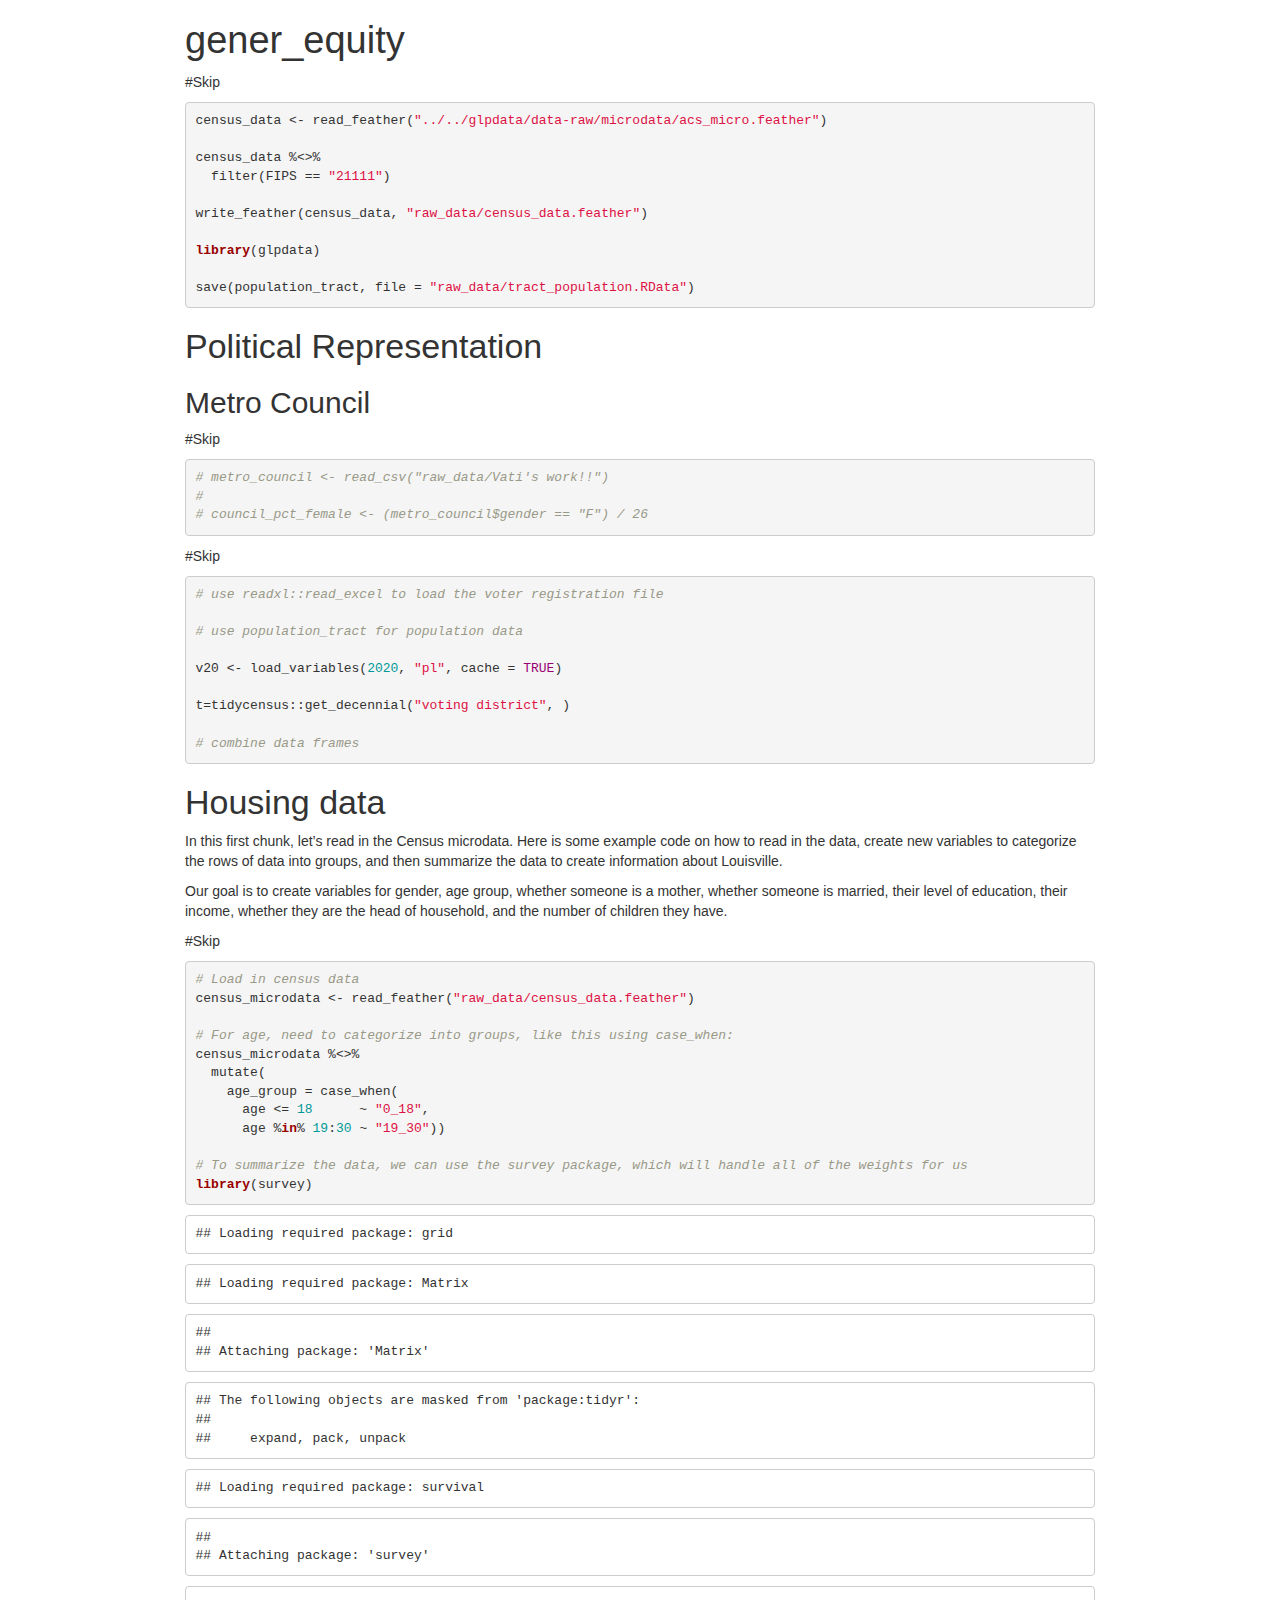
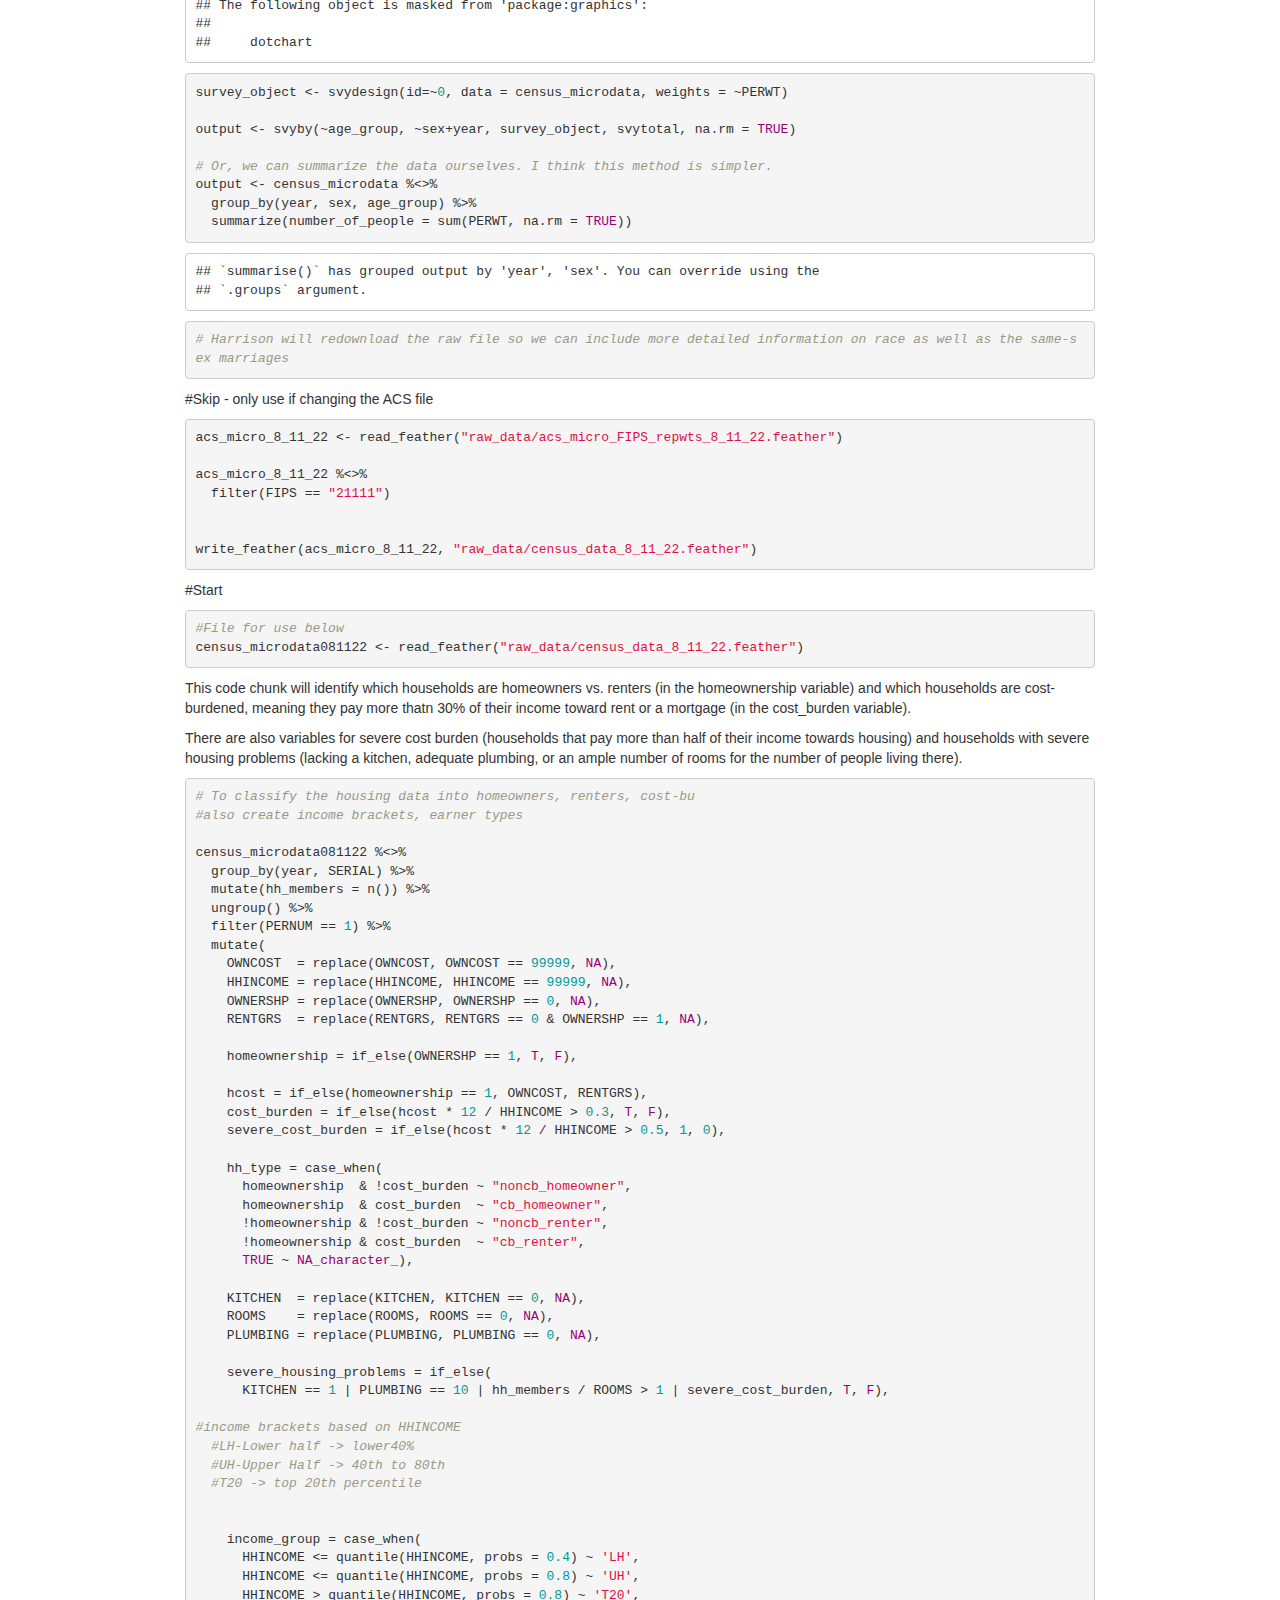
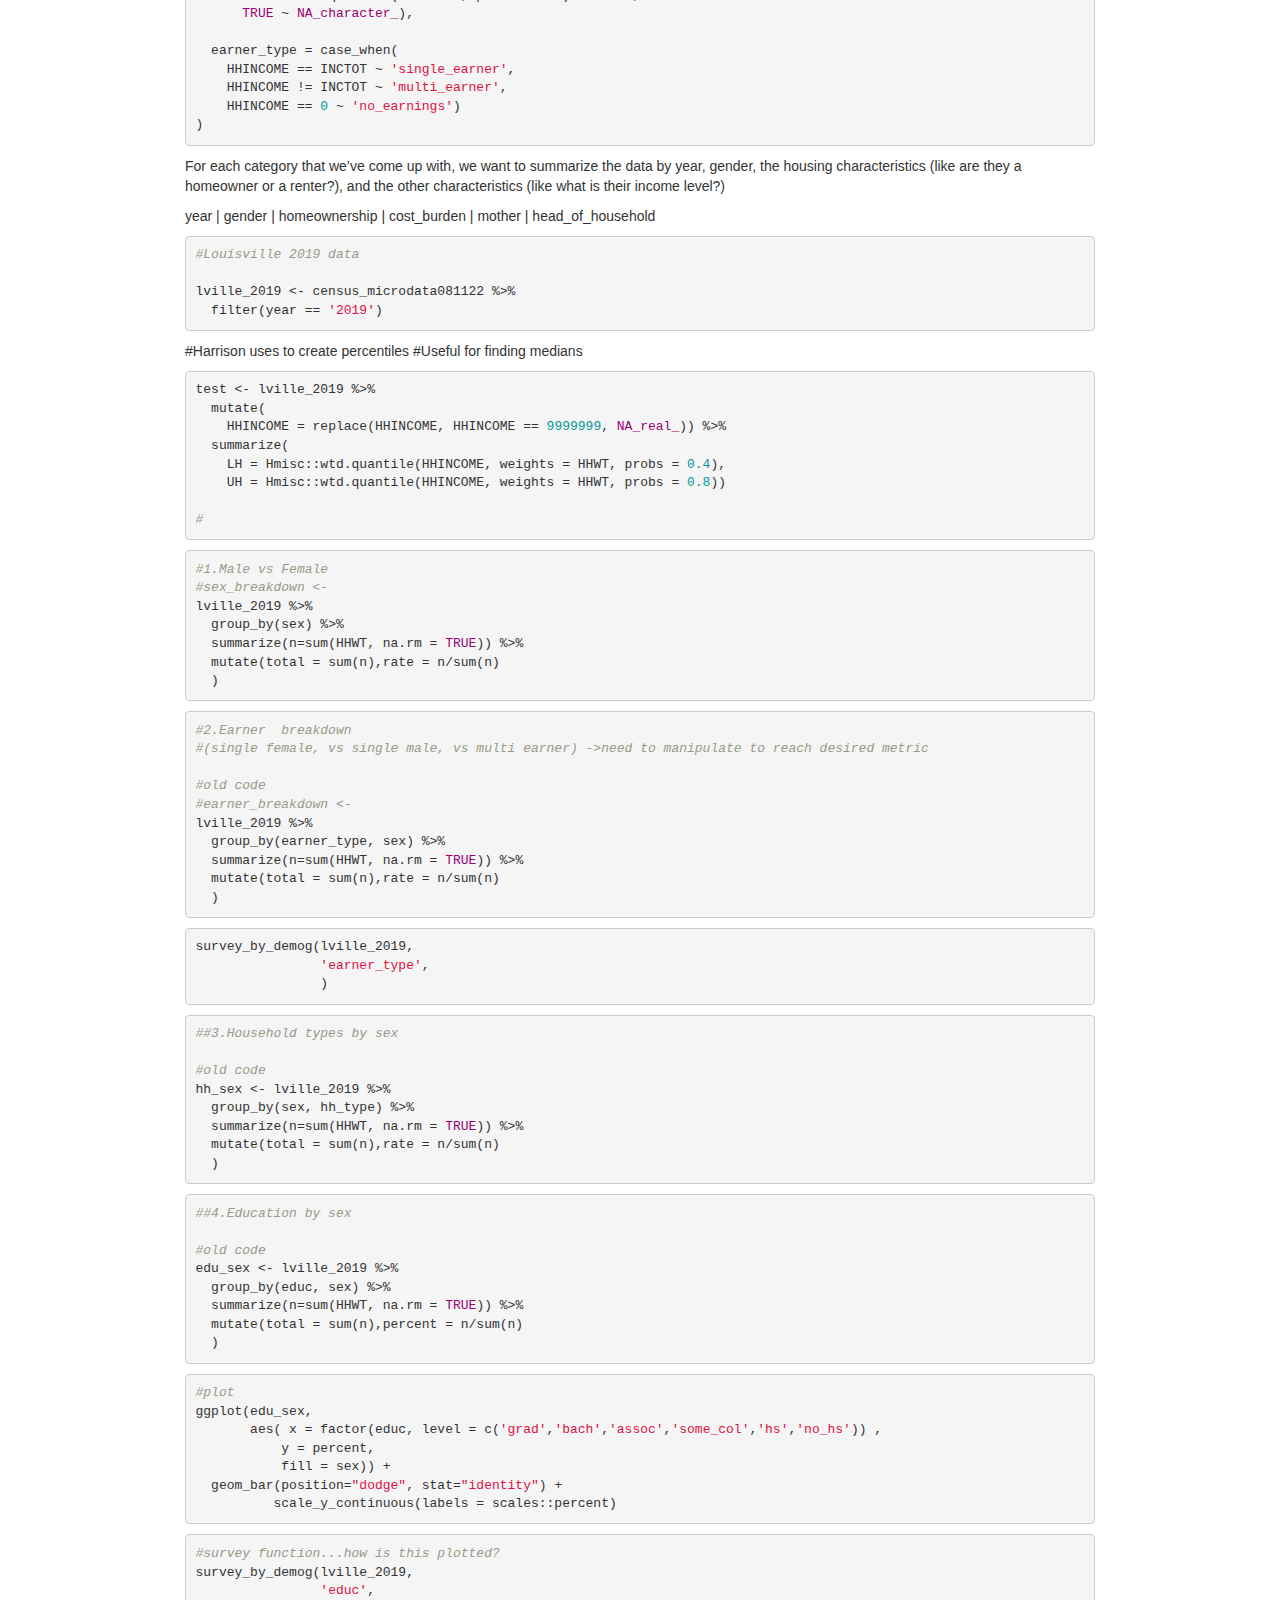
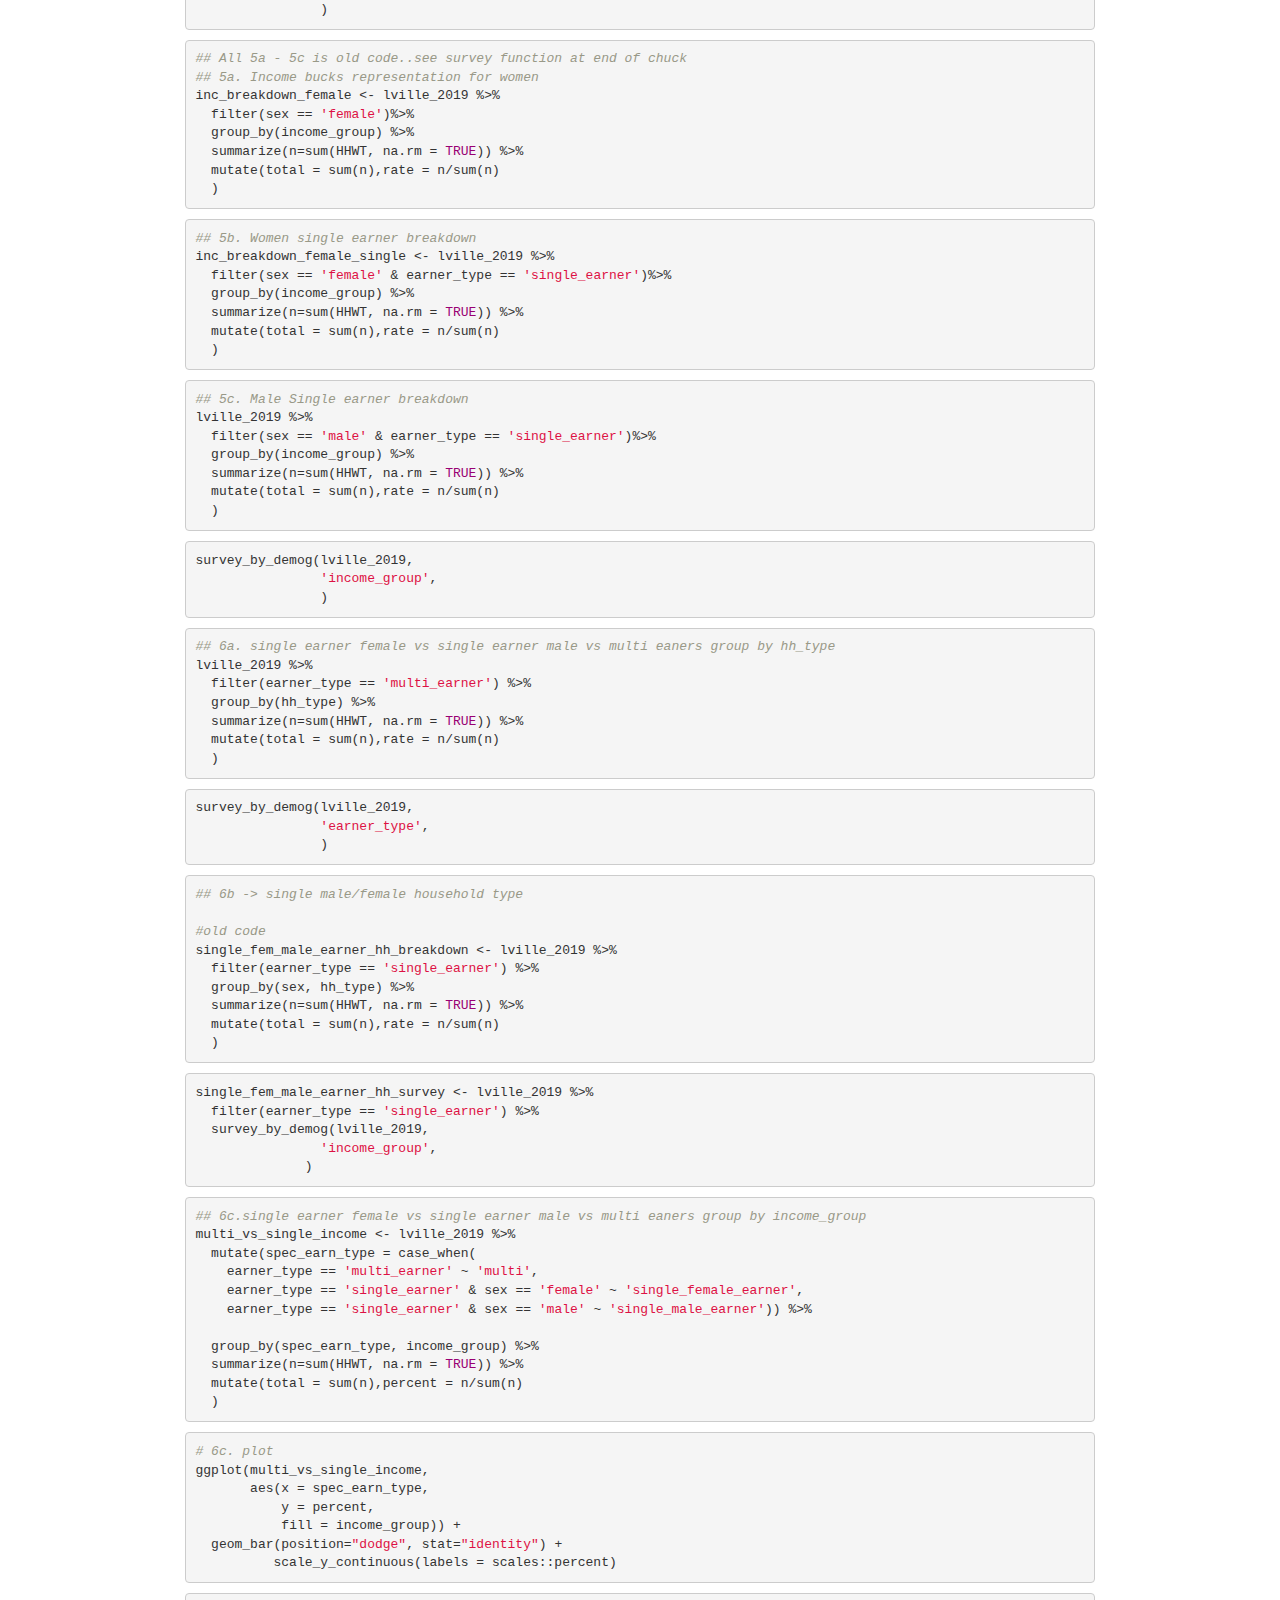
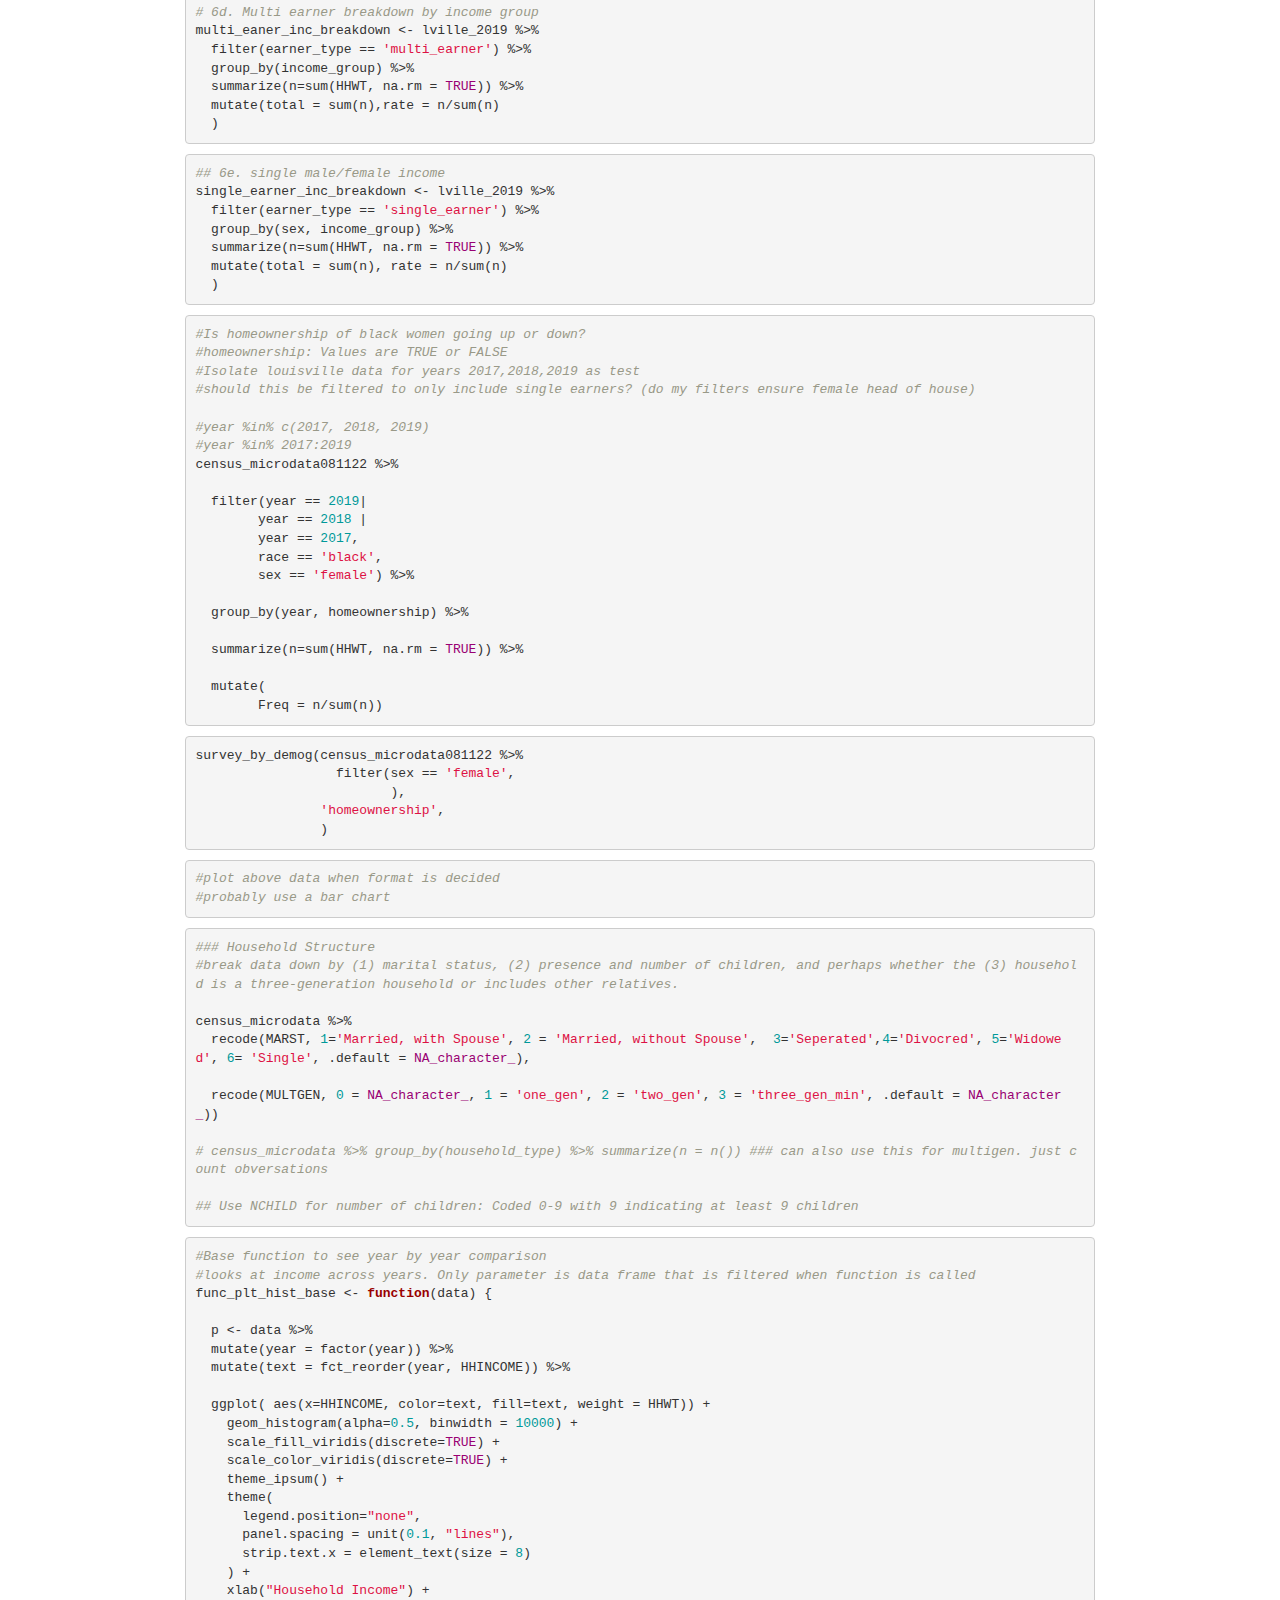
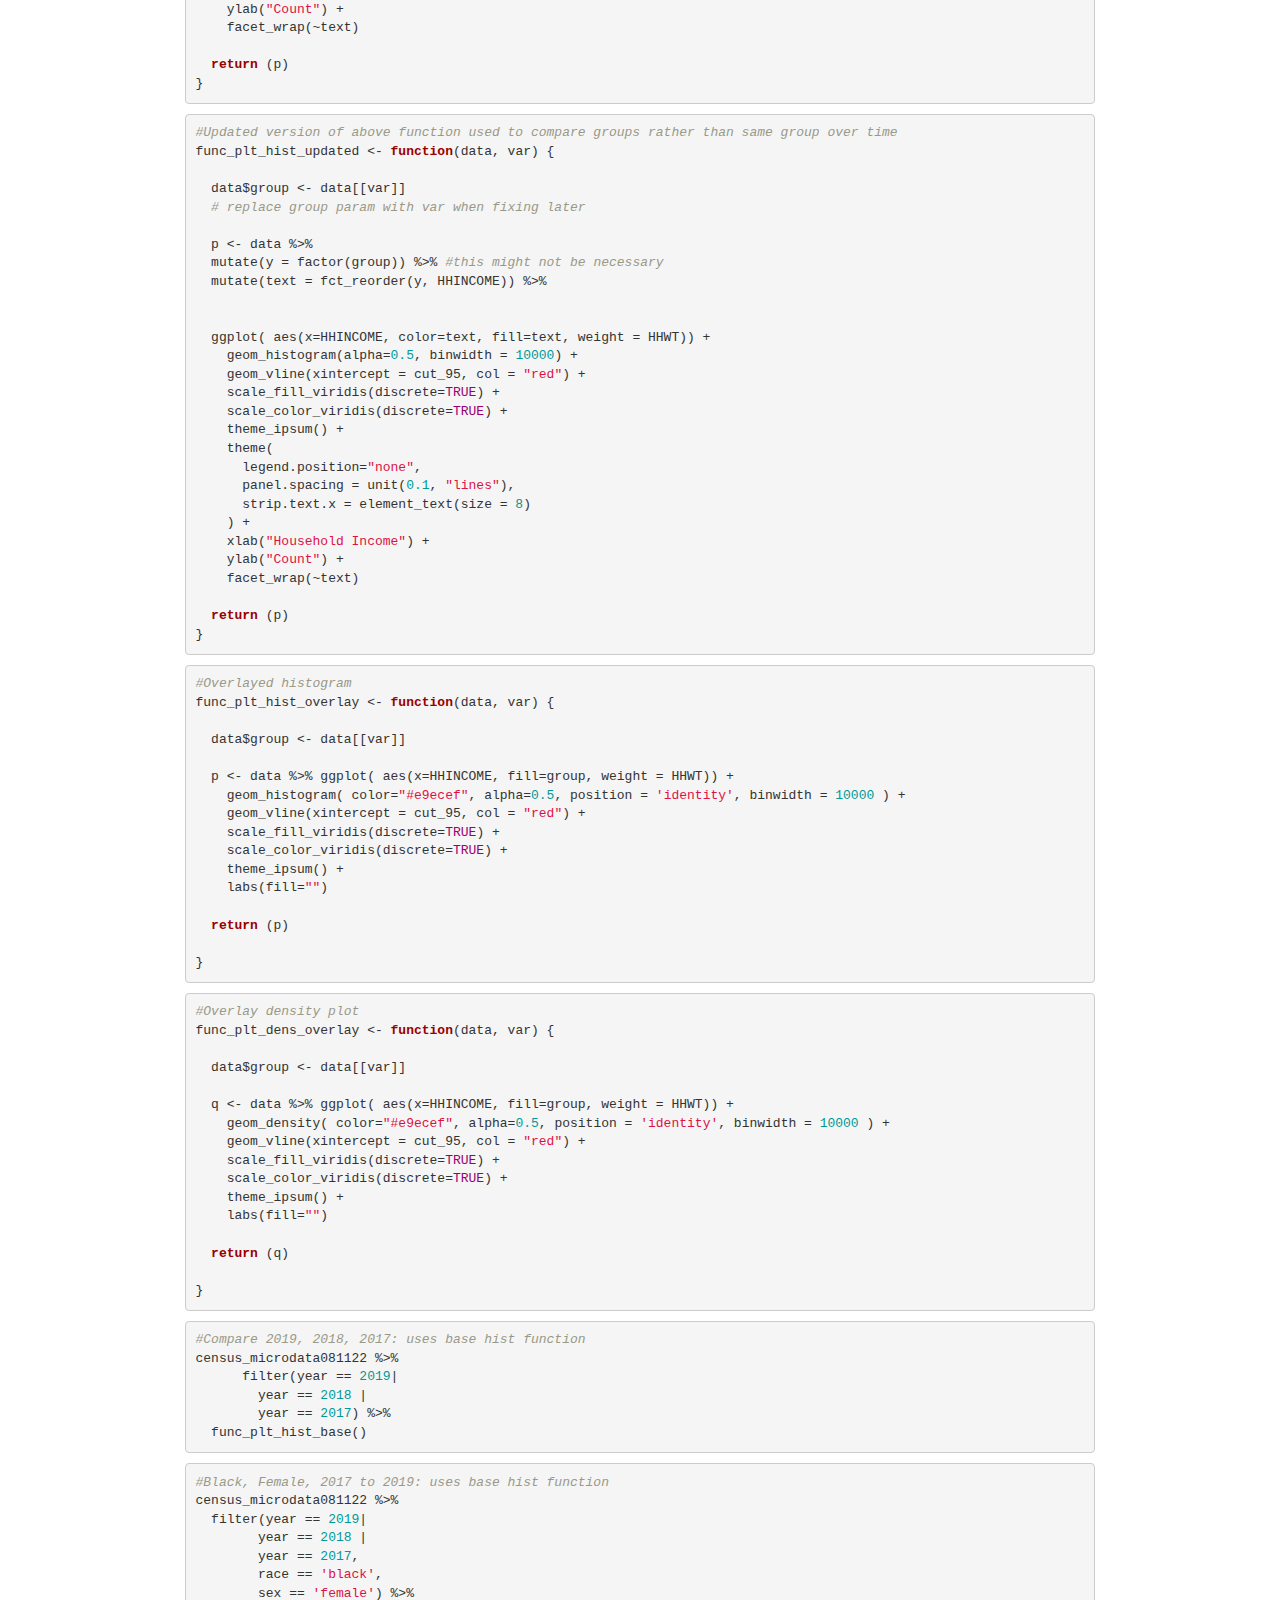
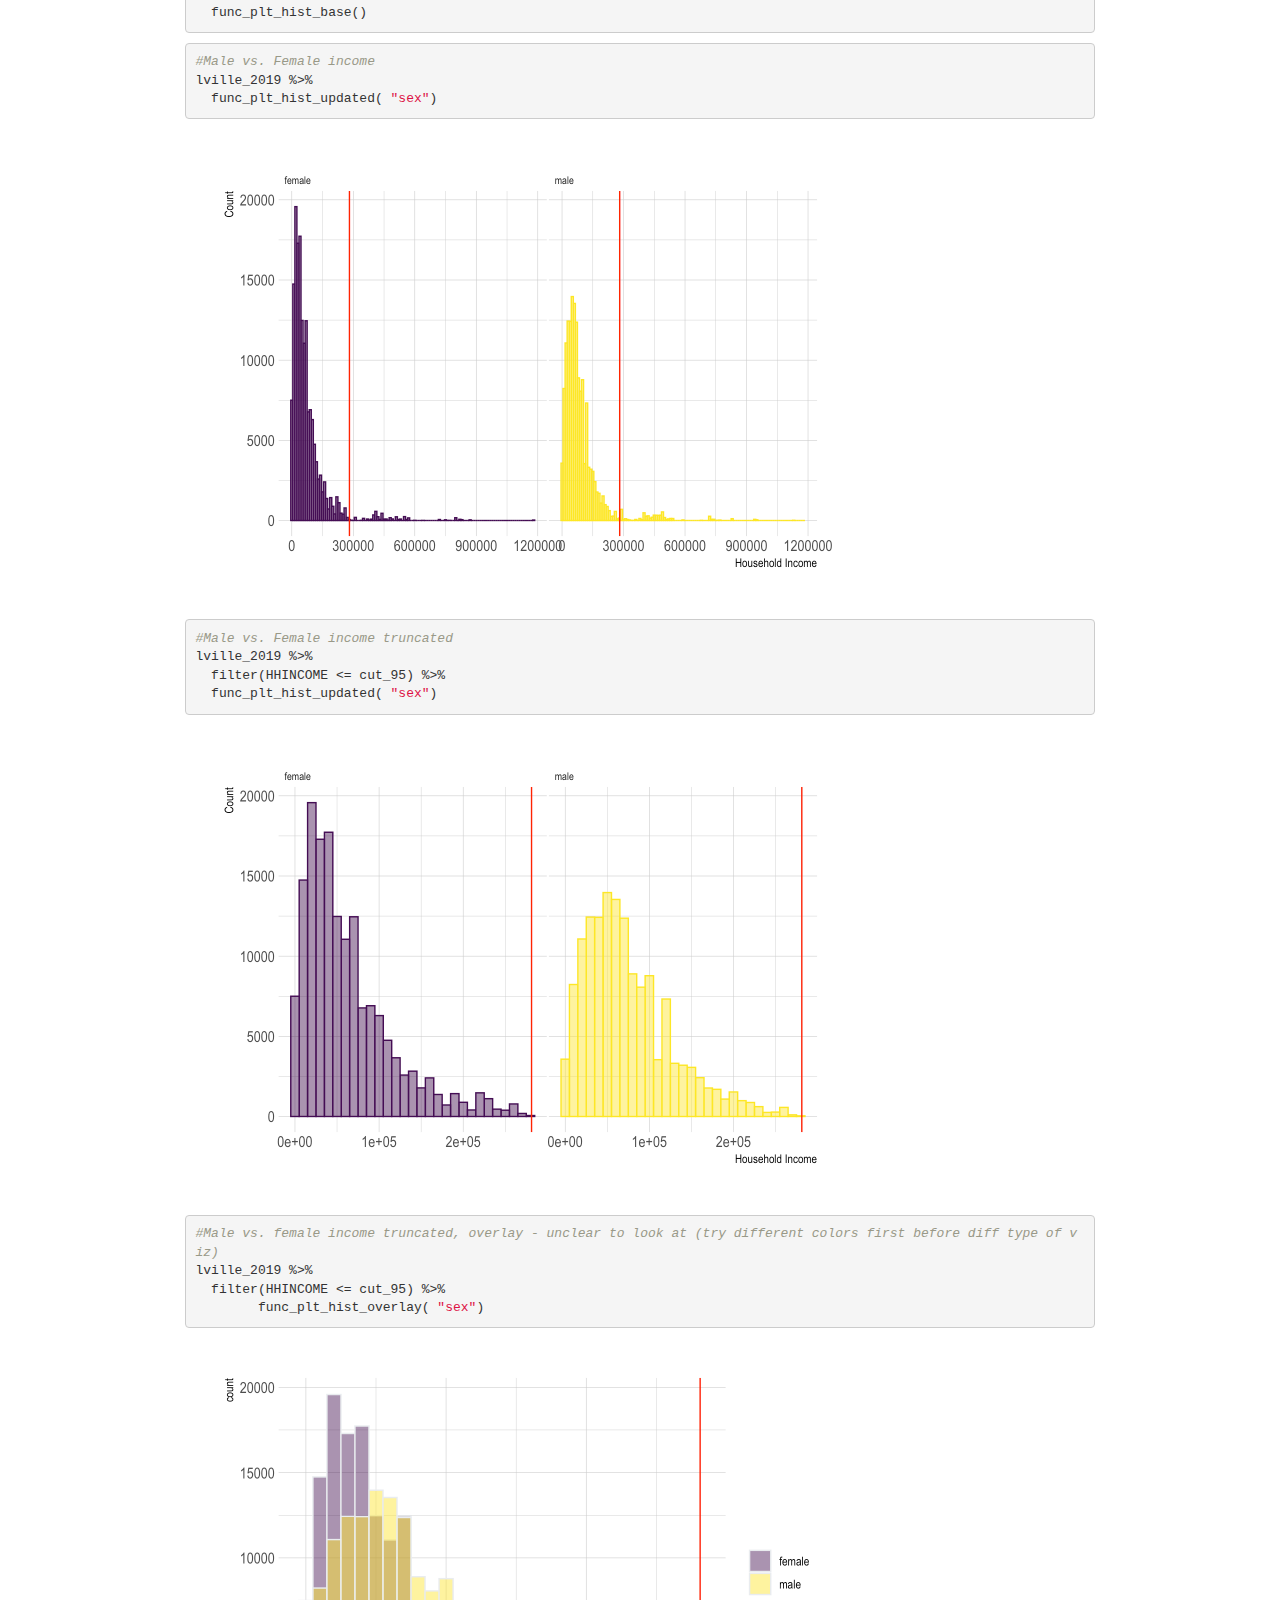
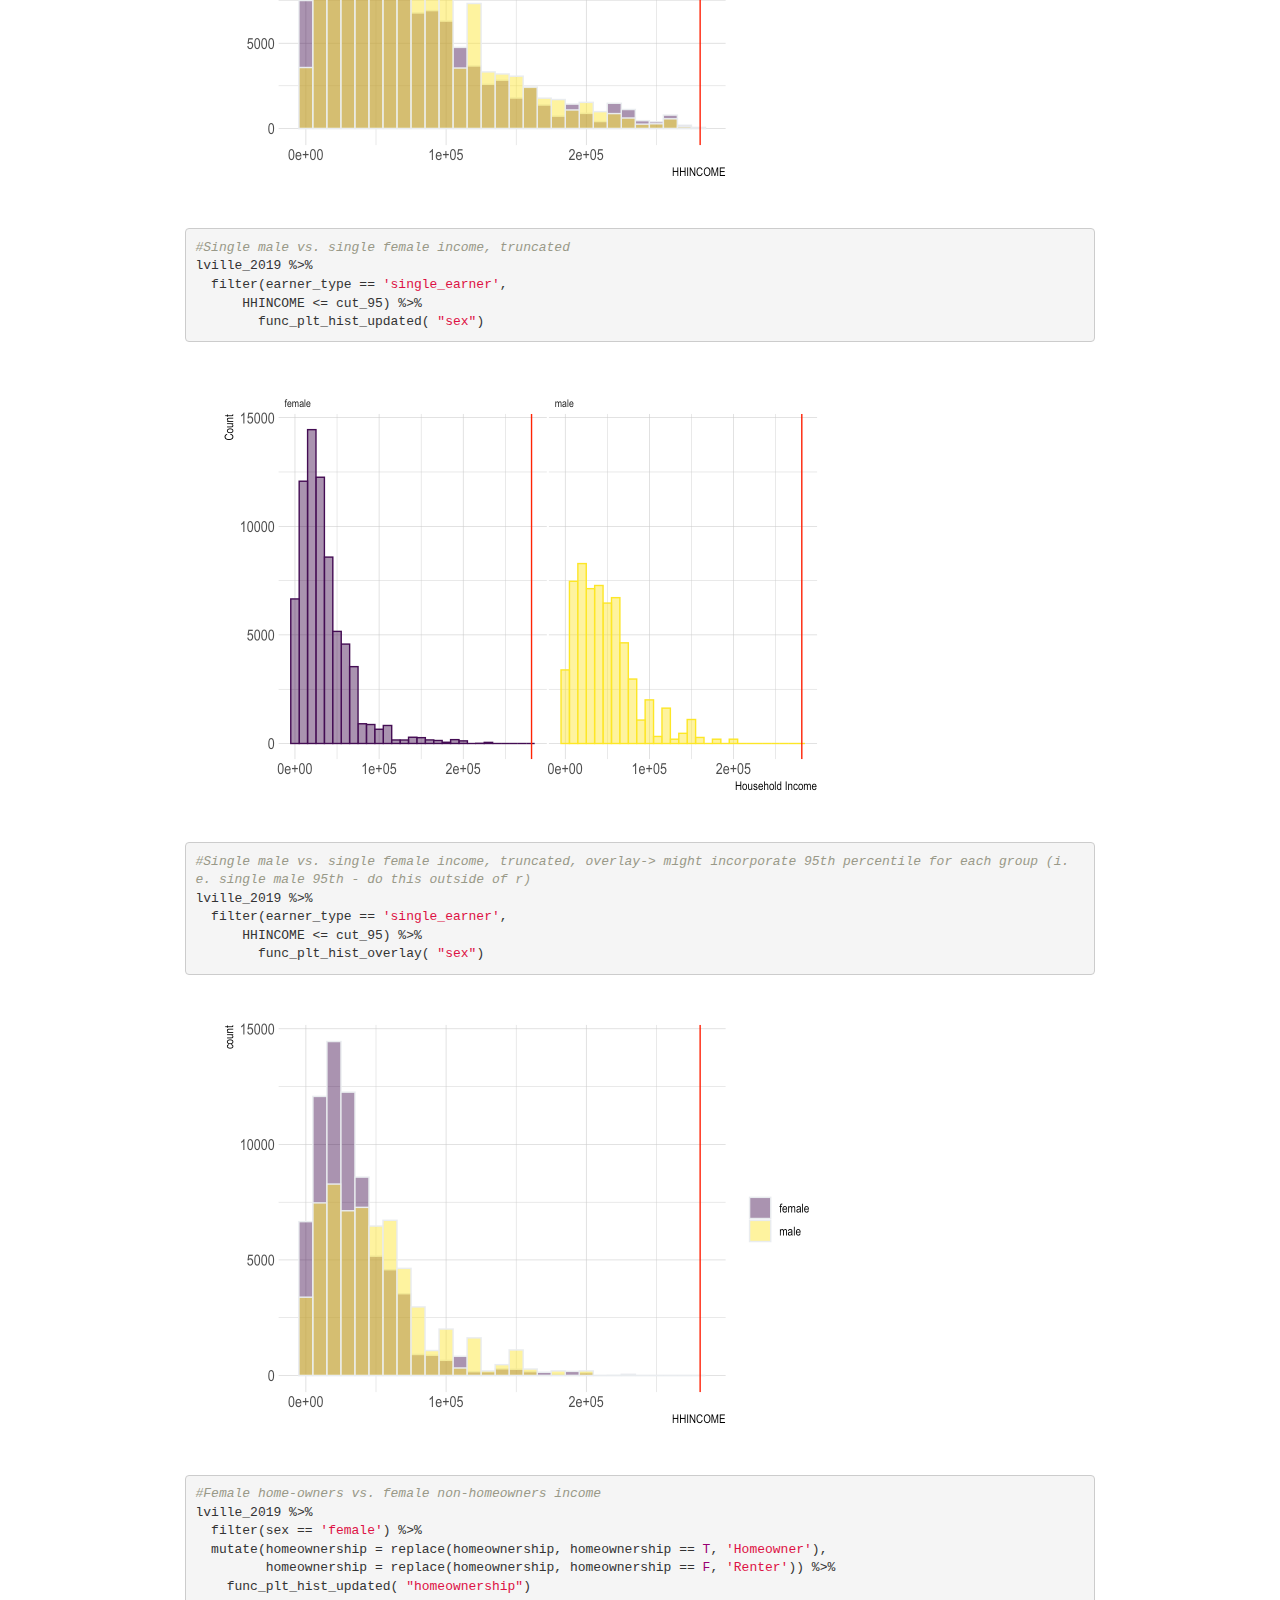
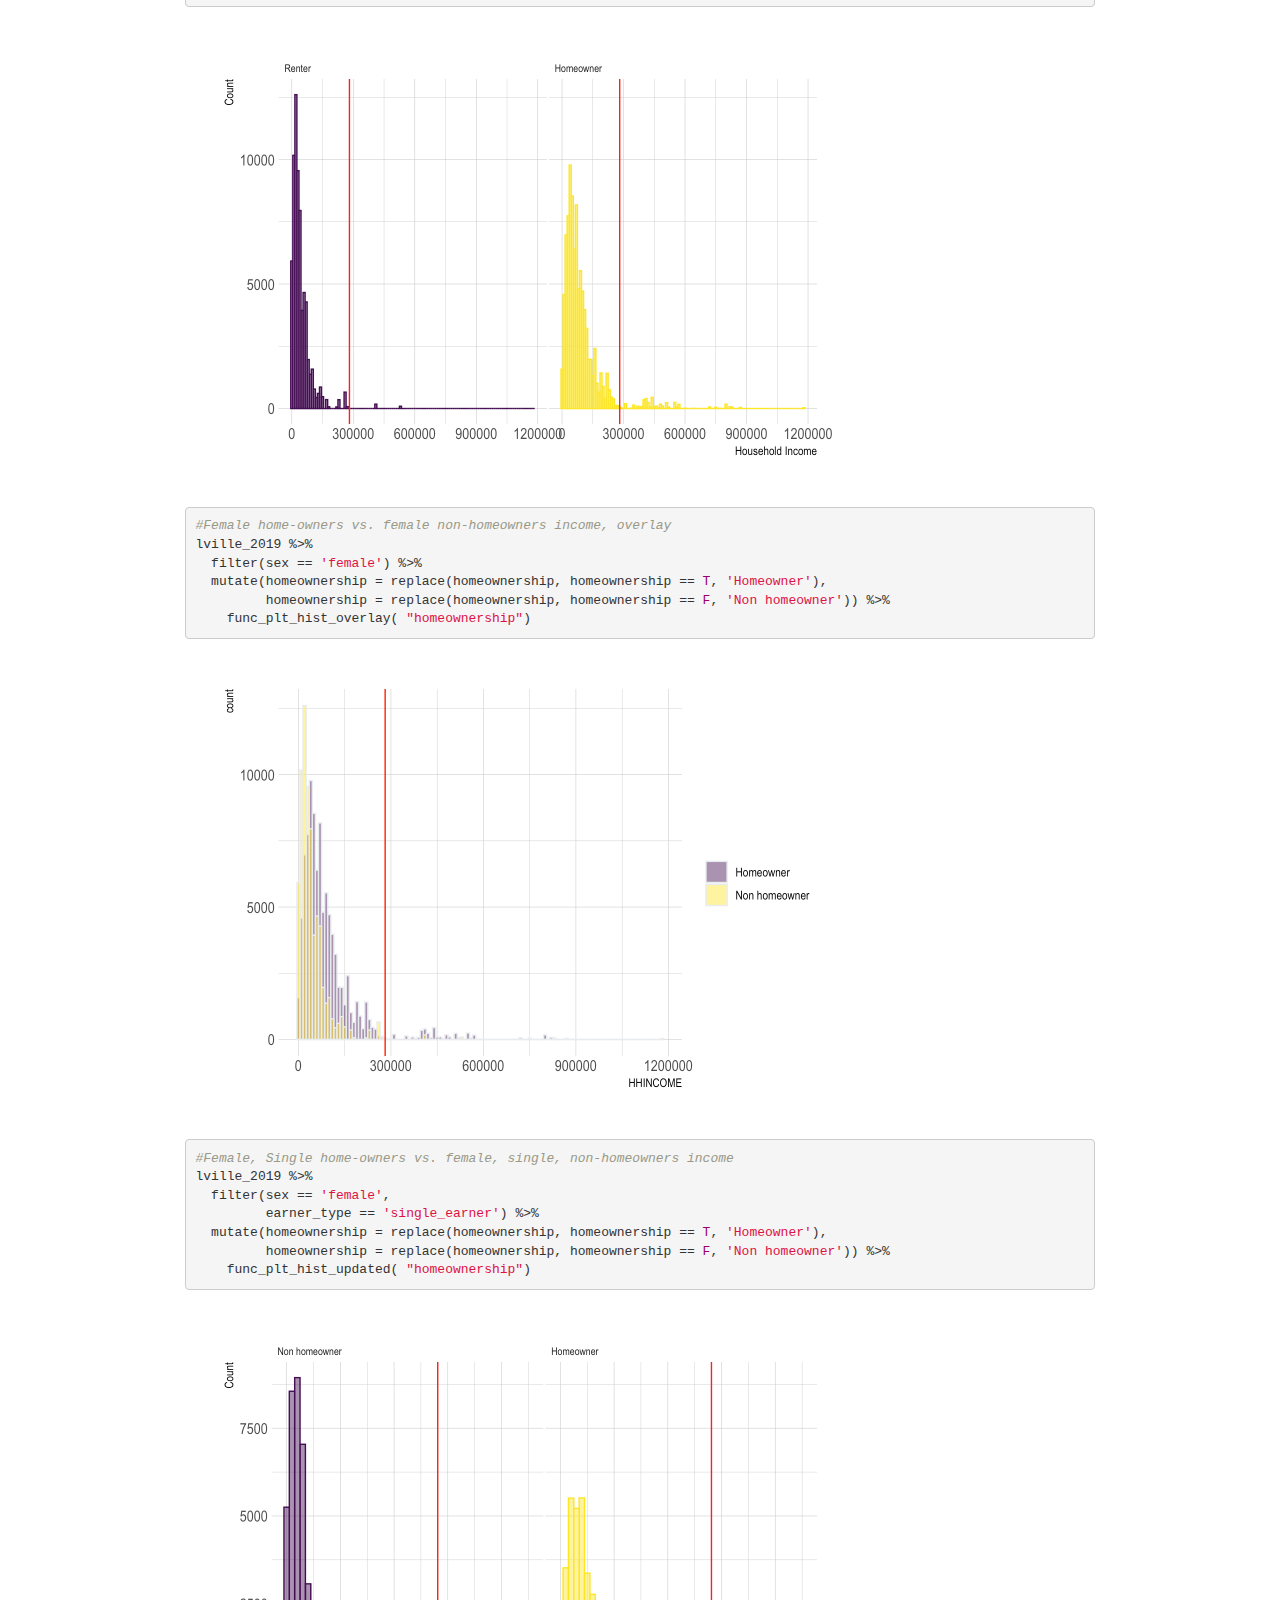
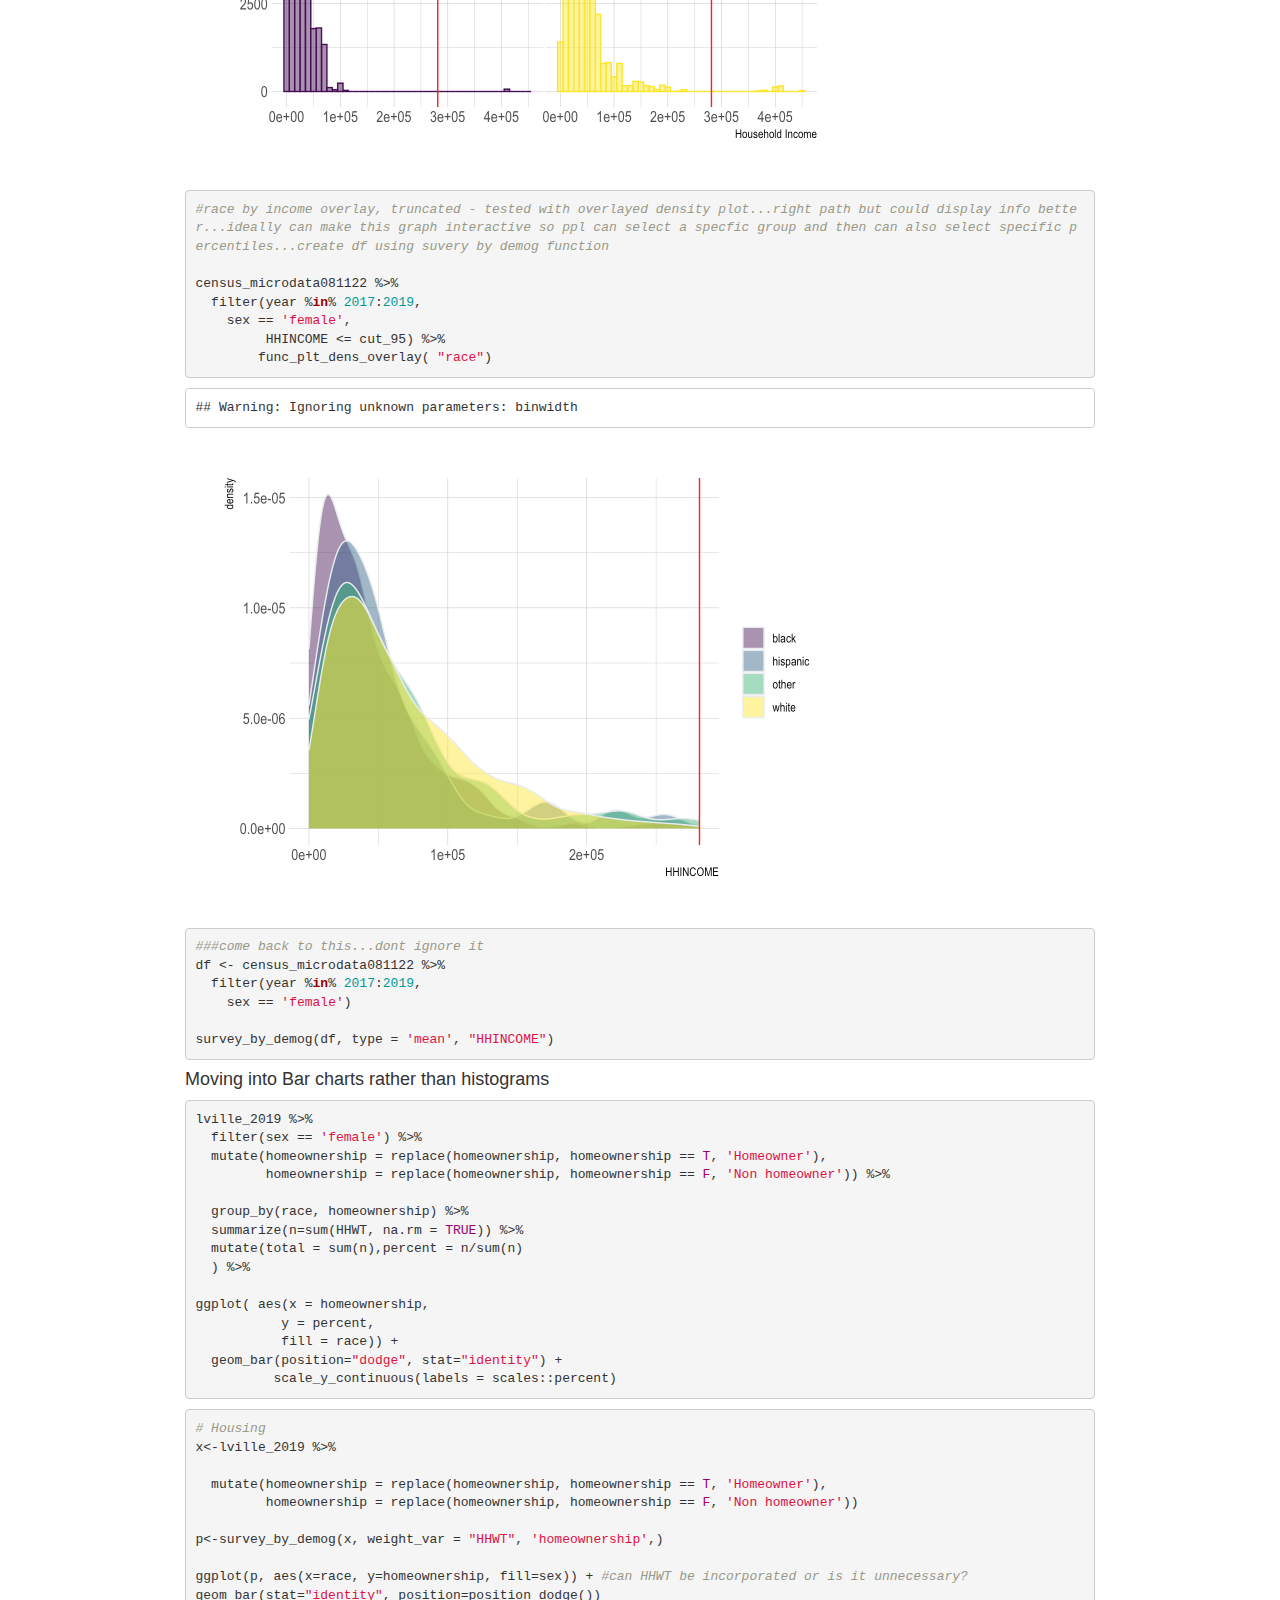
==== docs/index.html @ 7c7b1322 "HTML of histograms - missing bar chart" ====
<!DOCTYPE html>

<html>

<head>

<meta charset="utf-8" />
<meta name="generator" content="pandoc" />
<meta http-equiv="X-UA-Compatible" content="IE=EDGE" />




<title>gener_equity</title>

<script>// Pandoc 2.9 adds attributes on both header and div. We remove the former (to
// be compatible with the behavior of Pandoc < 2.8).
document.addEventListener('DOMContentLoaded', function(e) {
  var hs = document.querySelectorAll("div.section[class*='level'] > :first-child");
  var i, h, a;
  for (i = 0; i < hs.length; i++) {
    h = hs[i];
    if (!/^h[1-6]$/i.test(h.tagName)) continue;  // it should be a header h1-h6
    a = h.attributes;
    while (a.length > 0) h.removeAttribute(a[0].name);
  }
});
</script>
<script>/*! jQuery v3.6.0 | (c) OpenJS Foundation and other contributors | jquery.org/license */
!function(e,t){"use strict";"object"==typeof module&&"object"==typeof module.exports?module.exports=e.document?t(e,!0):function(e){if(!e.document)throw new Error("jQuery requires a window with a document");return t(e)}:t(e)}("undefined"!=typeof window?window:this,function(C,e){"use strict";var t=[],r=Object.getPrototypeOf,s=t.slice,g=t.flat?function(e){return t.flat.call(e)}:function(e){return t.concat.apply([],e)},u=t.push,i=t.indexOf,n={},o=n.toString,v=n.hasOwnProperty,a=v.toString,l=a.call(Object),y={},m=function(e){return"function"==typeof e&&"number"!=typeof e.nodeType&&"function"!=typeof e.item},x=function(e){return null!=e&&e===e.window},E=C.document,c={type:!0,src:!0,nonce:!0,noModule:!0};function b(e,t,n){var r,i,o=(n=n||E).createElement("script");if(o.text=e,t)for(r in c)(i=t[r]||t.getAttribute&&t.getAttribute(r))&&o.setAttribute(r,i);n.head.appendChild(o).parentNode.removeChild(o)}function w(e){return null==e?e+"":"object"==typeof e||"function"==typeof e?n[o.call(e)]||"object":typeof e}var f="3.6.0",S=function(e,t){return new S.fn.init(e,t)};function p(e){var t=!!e&&"length"in e&&e.length,n=w(e);return!m(e)&&!x(e)&&("array"===n||0===t||"number"==typeof t&&0<t&&t-1 in e)}S.fn=S.prototype={jquery:f,constructor:S,length:0,toArray:function(){return s.call(this)},get:function(e){return null==e?s.call(this):e<0?this[e+this.length]:this[e]},pushStack:function(e){var t=S.merge(this.constructor(),e);return t.prevObject=this,t},each:function(e){return S.each(this,e)},map:function(n){return this.pushStack(S.map(this,function(e,t){return n.call(e,t,e)}))},slice:function(){return this.pushStack(s.apply(this,arguments))},first:function(){return this.eq(0)},last:function(){return this.eq(-1)},even:function(){return this.pushStack(S.grep(this,function(e,t){return(t+1)%2}))},odd:function(){return this.pushStack(S.grep(this,function(e,t){return t%2}))},eq:function(e){var t=this.length,n=+e+(e<0?t:0);return this.pushStack(0<=n&&n<t?[this[n]]:[])},end:function(){return this.prevObject||this.constructor()},push:u,sort:t.sort,splice:t.splice},S.extend=S.fn.extend=function(){var e,t,n,r,i,o,a=arguments[0]||{},s=1,u=arguments.length,l=!1;for("boolean"==typeof a&&(l=a,a=arguments[s]||{},s++),"object"==typeof a||m(a)||(a={}),s===u&&(a=this,s--);s<u;s++)if(null!=(e=arguments[s]))for(t in e)r=e[t],"__proto__"!==t&&a!==r&&(l&&r&&(S.isPlainObject(r)||(i=Array.isArray(r)))?(n=a[t],o=i&&!Array.isArray(n)?[]:i||S.isPlainObject(n)?n:{},i=!1,a[t]=S.extend(l,o,r)):void 0!==r&&(a[t]=r));return a},S.extend({expando:"jQuery"+(f+Math.random()).replace(/\D/g,""),isReady:!0,error:function(e){throw new Error(e)},noop:function(){},isPlainObject:function(e){var t,n;return!(!e||"[object Object]"!==o.call(e))&&(!(t=r(e))||"function"==typeof(n=v.call(t,"constructor")&&t.constructor)&&a.call(n)===l)},isEmptyObject:function(e){var t;for(t in e)return!1;return!0},globalEval:function(e,t,n){b(e,{nonce:t&&t.nonce},n)},each:function(e,t){var n,r=0;if(p(e)){for(n=e.length;r<n;r++)if(!1===t.call(e[r],r,e[r]))break}else for(r in e)if(!1===t.call(e[r],r,e[r]))break;return e},makeArray:function(e,t){var n=t||[];return null!=e&&(p(Object(e))?S.merge(n,"string"==typeof e?[e]:e):u.call(n,e)),n},inArray:function(e,t,n){return null==t?-1:i.call(t,e,n)},merge:function(e,t){for(var n=+t.length,r=0,i=e.length;r<n;r++)e[i++]=t[r];return e.length=i,e},grep:function(e,t,n){for(var r=[],i=0,o=e.length,a=!n;i<o;i++)!t(e[i],i)!==a&&r.push(e[i]);return r},map:function(e,t,n){var r,i,o=0,a=[];if(p(e))for(r=e.length;o<r;o++)null!=(i=t(e[o],o,n))&&a.push(i);else for(o in e)null!=(i=t(e[o],o,n))&&a.push(i);return g(a)},guid:1,support:y}),"function"==typeof Symbol&&(S.fn[Symbol.iterator]=t[Symbol.iterator]),S.each("Boolean Number String Function Array Date RegExp Object Error Symbol".split(" "),function(e,t){n["[object "+t+"]"]=t.toLowerCase()});var d=function(n){var e,d,b,o,i,h,f,g,w,u,l,T,C,a,E,v,s,c,y,S="sizzle"+1*new Date,p=n.document,k=0,r=0,m=ue(),x=ue(),A=ue(),N=ue(),j=function(e,t){return e===t&&(l=!0),0},D={}.hasOwnProperty,t=[],q=t.pop,L=t.push,H=t.push,O=t.slice,P=function(e,t){for(var n=0,r=e.length;n<r;n++)if(e[n]===t)return n;return-1},R="checked|selected|async|autofocus|autoplay|controls|defer|disabled|hidden|ismap|loop|multiple|open|readonly|required|scoped",M="[\\x20\\t\\r\\n\\f]",I="(?:\\\\[\\da-fA-F]{1,6}"+M+"?|\\\\[^\\r\\n\\f]|[\\w-]|[^\0-\\x7f])+",W="\\["+M+"*("+I+")(?:"+M+"*([*^$|!~]?=)"+M+"*(?:'((?:\\\\.|[^\\\\'])*)'|\"((?:\\\\.|[^\\\\\"])*)\"|("+I+"))|)"+M+"*\\]",F=":("+I+")(?:\\((('((?:\\\\.|[^\\\\'])*)'|\"((?:\\\\.|[^\\\\\"])*)\")|((?:\\\\.|[^\\\\()[\\]]|"+W+")*)|.*)\\)|)",B=new RegExp(M+"+","g"),$=new RegExp("^"+M+"+|((?:^|[^\\\\])(?:\\\\.)*)"+M+"+$","g"),_=new RegExp("^"+M+"*,"+M+"*"),z=new RegExp("^"+M+"*([>+~]|"+M+")"+M+"*"),U=new RegExp(M+"|>"),X=new RegExp(F),V=new RegExp("^"+I+"$"),G={ID:new RegExp("^#("+I+")"),CLASS:new RegExp("^\\.("+I+")"),TAG:new RegExp("^("+I+"|[*])"),ATTR:new RegExp("^"+W),PSEUDO:new RegExp("^"+F),CHILD:new RegExp("^:(only|first|last|nth|nth-last)-(child|of-type)(?:\\("+M+"*(even|odd|(([+-]|)(\\d*)n|)"+M+"*(?:([+-]|)"+M+"*(\\d+)|))"+M+"*\\)|)","i"),bool:new RegExp("^(?:"+R+")$","i"),needsContext:new RegExp("^"+M+"*[>+~]|:(even|odd|eq|gt|lt|nth|first|last)(?:\\("+M+"*((?:-\\d)?\\d*)"+M+"*\\)|)(?=[^-]|$)","i")},Y=/HTML$/i,Q=/^(?:input|select|textarea|button)$/i,J=/^h\d$/i,K=/^[^{]+\{\s*\[native \w/,Z=/^(?:#([\w-]+)|(\w+)|\.([\w-]+))$/,ee=/[+~]/,te=new RegExp("\\\\[\\da-fA-F]{1,6}"+M+"?|\\\\([^\\r\\n\\f])","g"),ne=function(e,t){var n="0x"+e.slice(1)-65536;return t||(n<0?String.fromCharCode(n+65536):String.fromCharCode(n>>10|55296,1023&n|56320))},re=/([\0-\x1f\x7f]|^-?\d)|^-$|[^\0-\x1f\x7f-\uFFFF\w-]/g,ie=function(e,t){return t?"\0"===e?"\ufffd":e.slice(0,-1)+"\\"+e.charCodeAt(e.length-1).toString(16)+" ":"\\"+e},oe=function(){T()},ae=be(function(e){return!0===e.disabled&&"fieldset"===e.nodeName.toLowerCase()},{dir:"parentNode",next:"legend"});try{H.apply(t=O.call(p.childNodes),p.childNodes),t[p.childNodes.length].nodeType}catch(e){H={apply:t.length?function(e,t){L.apply(e,O.call(t))}:function(e,t){var n=e.length,r=0;while(e[n++]=t[r++]);e.length=n-1}}}function se(t,e,n,r){var i,o,a,s,u,l,c,f=e&&e.ownerDocument,p=e?e.nodeType:9;if(n=n||[],"string"!=typeof t||!t||1!==p&&9!==p&&11!==p)return n;if(!r&&(T(e),e=e||C,E)){if(11!==p&&(u=Z.exec(t)))if(i=u[1]){if(9===p){if(!(a=e.getElementById(i)))return n;if(a.id===i)return n.push(a),n}else if(f&&(a=f.getElementById(i))&&y(e,a)&&a.id===i)return n.push(a),n}else{if(u[2])return H.apply(n,e.getElementsByTagName(t)),n;if((i=u[3])&&d.getElementsByClassName&&e.getElementsByClassName)return H.apply(n,e.getElementsByClassName(i)),n}if(d.qsa&&!N[t+" "]&&(!v||!v.test(t))&&(1!==p||"object"!==e.nodeName.toLowerCase())){if(c=t,f=e,1===p&&(U.test(t)||z.test(t))){(f=ee.test(t)&&ye(e.parentNode)||e)===e&&d.scope||((s=e.getAttribute("id"))?s=s.replace(re,ie):e.setAttribute("id",s=S)),o=(l=h(t)).length;while(o--)l[o]=(s?"#"+s:":scope")+" "+xe(l[o]);c=l.join(",")}try{return H.apply(n,f.querySelectorAll(c)),n}catch(e){N(t,!0)}finally{s===S&&e.removeAttribute("id")}}}return g(t.replace($,"$1"),e,n,r)}function ue(){var r=[];return function e(t,n){return r.push(t+" ")>b.cacheLength&&delete e[r.shift()],e[t+" "]=n}}function le(e){return e[S]=!0,e}function ce(e){var t=C.createElement("fieldset");try{return!!e(t)}catch(e){return!1}finally{t.parentNode&&t.parentNode.removeChild(t),t=null}}function fe(e,t){var n=e.split("|"),r=n.length;while(r--)b.attrHandle[n[r]]=t}function pe(e,t){var n=t&&e,r=n&&1===e.nodeType&&1===t.nodeType&&e.sourceIndex-t.sourceIndex;if(r)return r;if(n)while(n=n.nextSibling)if(n===t)return-1;return e?1:-1}function de(t){return function(e){return"input"===e.nodeName.toLowerCase()&&e.type===t}}function he(n){return function(e){var t=e.nodeName.toLowerCase();return("input"===t||"button"===t)&&e.type===n}}function ge(t){return function(e){return"form"in e?e.parentNode&&!1===e.disabled?"label"in e?"label"in e.parentNode?e.parentNode.disabled===t:e.disabled===t:e.isDisabled===t||e.isDisabled!==!t&&ae(e)===t:e.disabled===t:"label"in e&&e.disabled===t}}function ve(a){return le(function(o){return o=+o,le(function(e,t){var n,r=a([],e.length,o),i=r.length;while(i--)e[n=r[i]]&&(e[n]=!(t[n]=e[n]))})})}function ye(e){return e&&"undefined"!=typeof e.getElementsByTagName&&e}for(e in d=se.support={},i=se.isXML=function(e){var t=e&&e.namespaceURI,n=e&&(e.ownerDocument||e).documentElement;return!Y.test(t||n&&n.nodeName||"HTML")},T=se.setDocument=function(e){var t,n,r=e?e.ownerDocument||e:p;return r!=C&&9===r.nodeType&&r.documentElement&&(a=(C=r).documentElement,E=!i(C),p!=C&&(n=C.defaultView)&&n.top!==n&&(n.addEventListener?n.addEventListener("unload",oe,!1):n.attachEvent&&n.attachEvent("onunload",oe)),d.scope=ce(function(e){return a.appendChild(e).appendChild(C.createElement("div")),"undefined"!=typeof e.querySelectorAll&&!e.querySelectorAll(":scope fieldset div").length}),d.attributes=ce(function(e){return e.className="i",!e.getAttribute("className")}),d.getElementsByTagName=ce(function(e){return e.appendChild(C.createComment("")),!e.getElementsByTagName("*").length}),d.getElementsByClassName=K.test(C.getElementsByClassName),d.getById=ce(function(e){return a.appendChild(e).id=S,!C.getElementsByName||!C.getElementsByName(S).length}),d.getById?(b.filter.ID=function(e){var t=e.replace(te,ne);return function(e){return e.getAttribute("id")===t}},b.find.ID=function(e,t){if("undefined"!=typeof t.getElementById&&E){var n=t.getElementById(e);return n?[n]:[]}}):(b.filter.ID=function(e){var n=e.replace(te,ne);return function(e){var t="undefined"!=typeof e.getAttributeNode&&e.getAttributeNode("id");return t&&t.value===n}},b.find.ID=function(e,t){if("undefined"!=typeof t.getElementById&&E){var n,r,i,o=t.getElementById(e);if(o){if((n=o.getAttributeNode("id"))&&n.value===e)return[o];i=t.getElementsByName(e),r=0;while(o=i[r++])if((n=o.getAttributeNode("id"))&&n.value===e)return[o]}return[]}}),b.find.TAG=d.getElementsByTagName?function(e,t){return"undefined"!=typeof t.getElementsByTagName?t.getElementsByTagName(e):d.qsa?t.querySelectorAll(e):void 0}:function(e,t){var n,r=[],i=0,o=t.getElementsByTagName(e);if("*"===e){while(n=o[i++])1===n.nodeType&&r.push(n);return r}return o},b.find.CLASS=d.getElementsByClassName&&function(e,t){if("undefined"!=typeof t.getElementsByClassName&&E)return t.getElementsByClassName(e)},s=[],v=[],(d.qsa=K.test(C.querySelectorAll))&&(ce(function(e){var t;a.appendChild(e).innerHTML="<a id='"+S+"'></a><select id='"+S+"-\r\\' msallowcapture=''><option selected=''></option></select>",e.querySelectorAll("[msallowcapture^='']").length&&v.push("[*^$]="+M+"*(?:''|\"\")"),e.querySelectorAll("[selected]").length||v.push("\\["+M+"*(?:value|"+R+")"),e.querySelectorAll("[id~="+S+"-]").length||v.push("~="),(t=C.createElement("input")).setAttribute("name",""),e.appendChild(t),e.querySelectorAll("[name='']").length||v.push("\\["+M+"*name"+M+"*="+M+"*(?:''|\"\")"),e.querySelectorAll(":checked").length||v.push(":checked"),e.querySelectorAll("a#"+S+"+*").length||v.push(".#.+[+~]"),e.querySelectorAll("\\\f"),v.push("[\\r\\n\\f]")}),ce(function(e){e.innerHTML="<a href='' disabled='disabled'></a><select disabled='disabled'><option/></select>";var t=C.createElement("input");t.setAttribute("type","hidden"),e.appendChild(t).setAttribute("name","D"),e.querySelectorAll("[name=d]").length&&v.push("name"+M+"*[*^$|!~]?="),2!==e.querySelectorAll(":enabled").length&&v.push(":enabled",":disabled"),a.appendChild(e).disabled=!0,2!==e.querySelectorAll(":disabled").length&&v.push(":enabled",":disabled"),e.querySelectorAll("*,:x"),v.push(",.*:")})),(d.matchesSelector=K.test(c=a.matches||a.webkitMatchesSelector||a.mozMatchesSelector||a.oMatchesSelector||a.msMatchesSelector))&&ce(function(e){d.disconnectedMatch=c.call(e,"*"),c.call(e,"[s!='']:x"),s.push("!=",F)}),v=v.length&&new RegExp(v.join("|")),s=s.length&&new RegExp(s.join("|")),t=K.test(a.compareDocumentPosition),y=t||K.test(a.contains)?function(e,t){var n=9===e.nodeType?e.documentElement:e,r=t&&t.parentNode;return e===r||!(!r||1!==r.nodeType||!(n.contains?n.contains(r):e.compareDocumentPosition&&16&e.compareDocumentPosition(r)))}:function(e,t){if(t)while(t=t.parentNode)if(t===e)return!0;return!1},j=t?function(e,t){if(e===t)return l=!0,0;var n=!e.compareDocumentPosition-!t.compareDocumentPosition;return n||(1&(n=(e.ownerDocument||e)==(t.ownerDocument||t)?e.compareDocumentPosition(t):1)||!d.sortDetached&&t.compareDocumentPosition(e)===n?e==C||e.ownerDocument==p&&y(p,e)?-1:t==C||t.ownerDocument==p&&y(p,t)?1:u?P(u,e)-P(u,t):0:4&n?-1:1)}:function(e,t){if(e===t)return l=!0,0;var n,r=0,i=e.parentNode,o=t.parentNode,a=[e],s=[t];if(!i||!o)return e==C?-1:t==C?1:i?-1:o?1:u?P(u,e)-P(u,t):0;if(i===o)return pe(e,t);n=e;while(n=n.parentNode)a.unshift(n);n=t;while(n=n.parentNode)s.unshift(n);while(a[r]===s[r])r++;return r?pe(a[r],s[r]):a[r]==p?-1:s[r]==p?1:0}),C},se.matches=function(e,t){return se(e,null,null,t)},se.matchesSelector=function(e,t){if(T(e),d.matchesSelector&&E&&!N[t+" "]&&(!s||!s.test(t))&&(!v||!v.test(t)))try{var n=c.call(e,t);if(n||d.disconnectedMatch||e.document&&11!==e.document.nodeType)return n}catch(e){N(t,!0)}return 0<se(t,C,null,[e]).length},se.contains=function(e,t){return(e.ownerDocument||e)!=C&&T(e),y(e,t)},se.attr=function(e,t){(e.ownerDocument||e)!=C&&T(e);var n=b.attrHandle[t.toLowerCase()],r=n&&D.call(b.attrHandle,t.toLowerCase())?n(e,t,!E):void 0;return void 0!==r?r:d.attributes||!E?e.getAttribute(t):(r=e.getAttributeNode(t))&&r.specified?r.value:null},se.escape=function(e){return(e+"").replace(re,ie)},se.error=function(e){throw new Error("Syntax error, unrecognized expression: "+e)},se.uniqueSort=function(e){var t,n=[],r=0,i=0;if(l=!d.detectDuplicates,u=!d.sortStable&&e.slice(0),e.sort(j),l){while(t=e[i++])t===e[i]&&(r=n.push(i));while(r--)e.splice(n[r],1)}return u=null,e},o=se.getText=function(e){var t,n="",r=0,i=e.nodeType;if(i){if(1===i||9===i||11===i){if("string"==typeof e.textContent)return e.textContent;for(e=e.firstChild;e;e=e.nextSibling)n+=o(e)}else if(3===i||4===i)return e.nodeValue}else while(t=e[r++])n+=o(t);return n},(b=se.selectors={cacheLength:50,createPseudo:le,match:G,attrHandle:{},find:{},relative:{">":{dir:"parentNode",first:!0}," ":{dir:"parentNode"},"+":{dir:"previousSibling",first:!0},"~":{dir:"previousSibling"}},preFilter:{ATTR:function(e){return e[1]=e[1].replace(te,ne),e[3]=(e[3]||e[4]||e[5]||"").replace(te,ne),"~="===e[2]&&(e[3]=" "+e[3]+" "),e.slice(0,4)},CHILD:function(e){return e[1]=e[1].toLowerCase(),"nth"===e[1].slice(0,3)?(e[3]||se.error(e[0]),e[4]=+(e[4]?e[5]+(e[6]||1):2*("even"===e[3]||"odd"===e[3])),e[5]=+(e[7]+e[8]||"odd"===e[3])):e[3]&&se.error(e[0]),e},PSEUDO:function(e){var t,n=!e[6]&&e[2];return G.CHILD.test(e[0])?null:(e[3]?e[2]=e[4]||e[5]||"":n&&X.test(n)&&(t=h(n,!0))&&(t=n.indexOf(")",n.length-t)-n.length)&&(e[0]=e[0].slice(0,t),e[2]=n.slice(0,t)),e.slice(0,3))}},filter:{TAG:function(e){var t=e.replace(te,ne).toLowerCase();return"*"===e?function(){return!0}:function(e){return e.nodeName&&e.nodeName.toLowerCase()===t}},CLASS:function(e){var t=m[e+" "];return t||(t=new RegExp("(^|"+M+")"+e+"("+M+"|$)"))&&m(e,function(e){return t.test("string"==typeof e.className&&e.className||"undefined"!=typeof e.getAttribute&&e.getAttribute("class")||"")})},ATTR:function(n,r,i){return function(e){var t=se.attr(e,n);return null==t?"!="===r:!r||(t+="","="===r?t===i:"!="===r?t!==i:"^="===r?i&&0===t.indexOf(i):"*="===r?i&&-1<t.indexOf(i):"$="===r?i&&t.slice(-i.length)===i:"~="===r?-1<(" "+t.replace(B," ")+" ").indexOf(i):"|="===r&&(t===i||t.slice(0,i.length+1)===i+"-"))}},CHILD:function(h,e,t,g,v){var y="nth"!==h.slice(0,3),m="last"!==h.slice(-4),x="of-type"===e;return 1===g&&0===v?function(e){return!!e.parentNode}:function(e,t,n){var r,i,o,a,s,u,l=y!==m?"nextSibling":"previousSibling",c=e.parentNode,f=x&&e.nodeName.toLowerCase(),p=!n&&!x,d=!1;if(c){if(y){while(l){a=e;while(a=a[l])if(x?a.nodeName.toLowerCase()===f:1===a.nodeType)return!1;u=l="only"===h&&!u&&"nextSibling"}return!0}if(u=[m?c.firstChild:c.lastChild],m&&p){d=(s=(r=(i=(o=(a=c)[S]||(a[S]={}))[a.uniqueID]||(o[a.uniqueID]={}))[h]||[])[0]===k&&r[1])&&r[2],a=s&&c.childNodes[s];while(a=++s&&a&&a[l]||(d=s=0)||u.pop())if(1===a.nodeType&&++d&&a===e){i[h]=[k,s,d];break}}else if(p&&(d=s=(r=(i=(o=(a=e)[S]||(a[S]={}))[a.uniqueID]||(o[a.uniqueID]={}))[h]||[])[0]===k&&r[1]),!1===d)while(a=++s&&a&&a[l]||(d=s=0)||u.pop())if((x?a.nodeName.toLowerCase()===f:1===a.nodeType)&&++d&&(p&&((i=(o=a[S]||(a[S]={}))[a.uniqueID]||(o[a.uniqueID]={}))[h]=[k,d]),a===e))break;return(d-=v)===g||d%g==0&&0<=d/g}}},PSEUDO:function(e,o){var t,a=b.pseudos[e]||b.setFilters[e.toLowerCase()]||se.error("unsupported pseudo: "+e);return a[S]?a(o):1<a.length?(t=[e,e,"",o],b.setFilters.hasOwnProperty(e.toLowerCase())?le(function(e,t){var n,r=a(e,o),i=r.length;while(i--)e[n=P(e,r[i])]=!(t[n]=r[i])}):function(e){return a(e,0,t)}):a}},pseudos:{not:le(function(e){var r=[],i=[],s=f(e.replace($,"$1"));return s[S]?le(function(e,t,n,r){var i,o=s(e,null,r,[]),a=e.length;while(a--)(i=o[a])&&(e[a]=!(t[a]=i))}):function(e,t,n){return r[0]=e,s(r,null,n,i),r[0]=null,!i.pop()}}),has:le(function(t){return function(e){return 0<se(t,e).length}}),contains:le(function(t){return t=t.replace(te,ne),function(e){return-1<(e.textContent||o(e)).indexOf(t)}}),lang:le(function(n){return V.test(n||"")||se.error("unsupported lang: "+n),n=n.replace(te,ne).toLowerCase(),function(e){var t;do{if(t=E?e.lang:e.getAttribute("xml:lang")||e.getAttribute("lang"))return(t=t.toLowerCase())===n||0===t.indexOf(n+"-")}while((e=e.parentNode)&&1===e.nodeType);return!1}}),target:function(e){var t=n.location&&n.location.hash;return t&&t.slice(1)===e.id},root:function(e){return e===a},focus:function(e){return e===C.activeElement&&(!C.hasFocus||C.hasFocus())&&!!(e.type||e.href||~e.tabIndex)},enabled:ge(!1),disabled:ge(!0),checked:function(e){var t=e.nodeName.toLowerCase();return"input"===t&&!!e.checked||"option"===t&&!!e.selected},selected:function(e){return e.parentNode&&e.parentNode.selectedIndex,!0===e.selected},empty:function(e){for(e=e.firstChild;e;e=e.nextSibling)if(e.nodeType<6)return!1;return!0},parent:function(e){return!b.pseudos.empty(e)},header:function(e){return J.test(e.nodeName)},input:function(e){return Q.test(e.nodeName)},button:function(e){var t=e.nodeName.toLowerCase();return"input"===t&&"button"===e.type||"button"===t},text:function(e){var t;return"input"===e.nodeName.toLowerCase()&&"text"===e.type&&(null==(t=e.getAttribute("type"))||"text"===t.toLowerCase())},first:ve(function(){return[0]}),last:ve(function(e,t){return[t-1]}),eq:ve(function(e,t,n){return[n<0?n+t:n]}),even:ve(function(e,t){for(var n=0;n<t;n+=2)e.push(n);return e}),odd:ve(function(e,t){for(var n=1;n<t;n+=2)e.push(n);return e}),lt:ve(function(e,t,n){for(var r=n<0?n+t:t<n?t:n;0<=--r;)e.push(r);return e}),gt:ve(function(e,t,n){for(var r=n<0?n+t:n;++r<t;)e.push(r);return e})}}).pseudos.nth=b.pseudos.eq,{radio:!0,checkbox:!0,file:!0,password:!0,image:!0})b.pseudos[e]=de(e);for(e in{submit:!0,reset:!0})b.pseudos[e]=he(e);function me(){}function xe(e){for(var t=0,n=e.length,r="";t<n;t++)r+=e[t].value;return r}function be(s,e,t){var u=e.dir,l=e.next,c=l||u,f=t&&"parentNode"===c,p=r++;return e.first?function(e,t,n){while(e=e[u])if(1===e.nodeType||f)return s(e,t,n);return!1}:function(e,t,n){var r,i,o,a=[k,p];if(n){while(e=e[u])if((1===e.nodeType||f)&&s(e,t,n))return!0}else while(e=e[u])if(1===e.nodeType||f)if(i=(o=e[S]||(e[S]={}))[e.uniqueID]||(o[e.uniqueID]={}),l&&l===e.nodeName.toLowerCase())e=e[u]||e;else{if((r=i[c])&&r[0]===k&&r[1]===p)return a[2]=r[2];if((i[c]=a)[2]=s(e,t,n))return!0}return!1}}function we(i){return 1<i.length?function(e,t,n){var r=i.length;while(r--)if(!i[r](e,t,n))return!1;return!0}:i[0]}function Te(e,t,n,r,i){for(var o,a=[],s=0,u=e.length,l=null!=t;s<u;s++)(o=e[s])&&(n&&!n(o,r,i)||(a.push(o),l&&t.push(s)));return a}function Ce(d,h,g,v,y,e){return v&&!v[S]&&(v=Ce(v)),y&&!y[S]&&(y=Ce(y,e)),le(function(e,t,n,r){var i,o,a,s=[],u=[],l=t.length,c=e||function(e,t,n){for(var r=0,i=t.length;r<i;r++)se(e,t[r],n);return n}(h||"*",n.nodeType?[n]:n,[]),f=!d||!e&&h?c:Te(c,s,d,n,r),p=g?y||(e?d:l||v)?[]:t:f;if(g&&g(f,p,n,r),v){i=Te(p,u),v(i,[],n,r),o=i.length;while(o--)(a=i[o])&&(p[u[o]]=!(f[u[o]]=a))}if(e){if(y||d){if(y){i=[],o=p.length;while(o--)(a=p[o])&&i.push(f[o]=a);y(null,p=[],i,r)}o=p.length;while(o--)(a=p[o])&&-1<(i=y?P(e,a):s[o])&&(e[i]=!(t[i]=a))}}else p=Te(p===t?p.splice(l,p.length):p),y?y(null,t,p,r):H.apply(t,p)})}function Ee(e){for(var i,t,n,r=e.length,o=b.relative[e[0].type],a=o||b.relative[" "],s=o?1:0,u=be(function(e){return e===i},a,!0),l=be(function(e){return-1<P(i,e)},a,!0),c=[function(e,t,n){var r=!o&&(n||t!==w)||((i=t).nodeType?u(e,t,n):l(e,t,n));return i=null,r}];s<r;s++)if(t=b.relative[e[s].type])c=[be(we(c),t)];else{if((t=b.filter[e[s].type].apply(null,e[s].matches))[S]){for(n=++s;n<r;n++)if(b.relative[e[n].type])break;return Ce(1<s&&we(c),1<s&&xe(e.slice(0,s-1).concat({value:" "===e[s-2].type?"*":""})).replace($,"$1"),t,s<n&&Ee(e.slice(s,n)),n<r&&Ee(e=e.slice(n)),n<r&&xe(e))}c.push(t)}return we(c)}return me.prototype=b.filters=b.pseudos,b.setFilters=new me,h=se.tokenize=function(e,t){var n,r,i,o,a,s,u,l=x[e+" "];if(l)return t?0:l.slice(0);a=e,s=[],u=b.preFilter;while(a){for(o in n&&!(r=_.exec(a))||(r&&(a=a.slice(r[0].length)||a),s.push(i=[])),n=!1,(r=z.exec(a))&&(n=r.shift(),i.push({value:n,type:r[0].replace($," ")}),a=a.slice(n.length)),b.filter)!(r=G[o].exec(a))||u[o]&&!(r=u[o](r))||(n=r.shift(),i.push({value:n,type:o,matches:r}),a=a.slice(n.length));if(!n)break}return t?a.length:a?se.error(e):x(e,s).slice(0)},f=se.compile=function(e,t){var n,v,y,m,x,r,i=[],o=[],a=A[e+" "];if(!a){t||(t=h(e)),n=t.length;while(n--)(a=Ee(t[n]))[S]?i.push(a):o.push(a);(a=A(e,(v=o,m=0<(y=i).length,x=0<v.length,r=function(e,t,n,r,i){var o,a,s,u=0,l="0",c=e&&[],f=[],p=w,d=e||x&&b.find.TAG("*",i),h=k+=null==p?1:Math.random()||.1,g=d.length;for(i&&(w=t==C||t||i);l!==g&&null!=(o=d[l]);l++){if(x&&o){a=0,t||o.ownerDocument==C||(T(o),n=!E);while(s=v[a++])if(s(o,t||C,n)){r.push(o);break}i&&(k=h)}m&&((o=!s&&o)&&u--,e&&c.push(o))}if(u+=l,m&&l!==u){a=0;while(s=y[a++])s(c,f,t,n);if(e){if(0<u)while(l--)c[l]||f[l]||(f[l]=q.call(r));f=Te(f)}H.apply(r,f),i&&!e&&0<f.length&&1<u+y.length&&se.uniqueSort(r)}return i&&(k=h,w=p),c},m?le(r):r))).selector=e}return a},g=se.select=function(e,t,n,r){var i,o,a,s,u,l="function"==typeof e&&e,c=!r&&h(e=l.selector||e);if(n=n||[],1===c.length){if(2<(o=c[0]=c[0].slice(0)).length&&"ID"===(a=o[0]).type&&9===t.nodeType&&E&&b.relative[o[1].type]){if(!(t=(b.find.ID(a.matches[0].replace(te,ne),t)||[])[0]))return n;l&&(t=t.parentNode),e=e.slice(o.shift().value.length)}i=G.needsContext.test(e)?0:o.length;while(i--){if(a=o[i],b.relative[s=a.type])break;if((u=b.find[s])&&(r=u(a.matches[0].replace(te,ne),ee.test(o[0].type)&&ye(t.parentNode)||t))){if(o.splice(i,1),!(e=r.length&&xe(o)))return H.apply(n,r),n;break}}}return(l||f(e,c))(r,t,!E,n,!t||ee.test(e)&&ye(t.parentNode)||t),n},d.sortStable=S.split("").sort(j).join("")===S,d.detectDuplicates=!!l,T(),d.sortDetached=ce(function(e){return 1&e.compareDocumentPosition(C.createElement("fieldset"))}),ce(function(e){return e.innerHTML="<a href='#'></a>","#"===e.firstChild.getAttribute("href")})||fe("type|href|height|width",function(e,t,n){if(!n)return e.getAttribute(t,"type"===t.toLowerCase()?1:2)}),d.attributes&&ce(function(e){return e.innerHTML="<input/>",e.firstChild.setAttribute("value",""),""===e.firstChild.getAttribute("value")})||fe("value",function(e,t,n){if(!n&&"input"===e.nodeName.toLowerCase())return e.defaultValue}),ce(function(e){return null==e.getAttribute("disabled")})||fe(R,function(e,t,n){var r;if(!n)return!0===e[t]?t.toLowerCase():(r=e.getAttributeNode(t))&&r.specified?r.value:null}),se}(C);S.find=d,S.expr=d.selectors,S.expr[":"]=S.expr.pseudos,S.uniqueSort=S.unique=d.uniqueSort,S.text=d.getText,S.isXMLDoc=d.isXML,S.contains=d.contains,S.escapeSelector=d.escape;var h=function(e,t,n){var r=[],i=void 0!==n;while((e=e[t])&&9!==e.nodeType)if(1===e.nodeType){if(i&&S(e).is(n))break;r.push(e)}return r},T=function(e,t){for(var n=[];e;e=e.nextSibling)1===e.nodeType&&e!==t&&n.push(e);return n},k=S.expr.match.needsContext;function A(e,t){return e.nodeName&&e.nodeName.toLowerCase()===t.toLowerCase()}var N=/^<([a-z][^\/\0>:\x20\t\r\n\f]*)[\x20\t\r\n\f]*\/?>(?:<\/\1>|)$/i;function j(e,n,r){return m(n)?S.grep(e,function(e,t){return!!n.call(e,t,e)!==r}):n.nodeType?S.grep(e,function(e){return e===n!==r}):"string"!=typeof n?S.grep(e,function(e){return-1<i.call(n,e)!==r}):S.filter(n,e,r)}S.filter=function(e,t,n){var r=t[0];return n&&(e=":not("+e+")"),1===t.length&&1===r.nodeType?S.find.matchesSelector(r,e)?[r]:[]:S.find.matches(e,S.grep(t,function(e){return 1===e.nodeType}))},S.fn.extend({find:function(e){var t,n,r=this.length,i=this;if("string"!=typeof e)return this.pushStack(S(e).filter(function(){for(t=0;t<r;t++)if(S.contains(i[t],this))return!0}));for(n=this.pushStack([]),t=0;t<r;t++)S.find(e,i[t],n);return 1<r?S.uniqueSort(n):n},filter:function(e){return this.pushStack(j(this,e||[],!1))},not:function(e){return this.pushStack(j(this,e||[],!0))},is:function(e){return!!j(this,"string"==typeof e&&k.test(e)?S(e):e||[],!1).length}});var D,q=/^(?:\s*(<[\w\W]+>)[^>]*|#([\w-]+))$/;(S.fn.init=function(e,t,n){var r,i;if(!e)return this;if(n=n||D,"string"==typeof e){if(!(r="<"===e[0]&&">"===e[e.length-1]&&3<=e.length?[null,e,null]:q.exec(e))||!r[1]&&t)return!t||t.jquery?(t||n).find(e):this.constructor(t).find(e);if(r[1]){if(t=t instanceof S?t[0]:t,S.merge(this,S.parseHTML(r[1],t&&t.nodeType?t.ownerDocument||t:E,!0)),N.test(r[1])&&S.isPlainObject(t))for(r in t)m(this[r])?this[r](t[r]):this.attr(r,t[r]);return this}return(i=E.getElementById(r[2]))&&(this[0]=i,this.length=1),this}return e.nodeType?(this[0]=e,this.length=1,this):m(e)?void 0!==n.ready?n.ready(e):e(S):S.makeArray(e,this)}).prototype=S.fn,D=S(E);var L=/^(?:parents|prev(?:Until|All))/,H={children:!0,contents:!0,next:!0,prev:!0};function O(e,t){while((e=e[t])&&1!==e.nodeType);return e}S.fn.extend({has:function(e){var t=S(e,this),n=t.length;return this.filter(function(){for(var e=0;e<n;e++)if(S.contains(this,t[e]))return!0})},closest:function(e,t){var n,r=0,i=this.length,o=[],a="string"!=typeof e&&S(e);if(!k.test(e))for(;r<i;r++)for(n=this[r];n&&n!==t;n=n.parentNode)if(n.nodeType<11&&(a?-1<a.index(n):1===n.nodeType&&S.find.matchesSelector(n,e))){o.push(n);break}return this.pushStack(1<o.length?S.uniqueSort(o):o)},index:function(e){return e?"string"==typeof e?i.call(S(e),this[0]):i.call(this,e.jquery?e[0]:e):this[0]&&this[0].parentNode?this.first().prevAll().length:-1},add:function(e,t){return this.pushStack(S.uniqueSort(S.merge(this.get(),S(e,t))))},addBack:function(e){return this.add(null==e?this.prevObject:this.prevObject.filter(e))}}),S.each({parent:function(e){var t=e.parentNode;return t&&11!==t.nodeType?t:null},parents:function(e){return h(e,"parentNode")},parentsUntil:function(e,t,n){return h(e,"parentNode",n)},next:function(e){return O(e,"nextSibling")},prev:function(e){return O(e,"previousSibling")},nextAll:function(e){return h(e,"nextSibling")},prevAll:function(e){return h(e,"previousSibling")},nextUntil:function(e,t,n){return h(e,"nextSibling",n)},prevUntil:function(e,t,n){return h(e,"previousSibling",n)},siblings:function(e){return T((e.parentNode||{}).firstChild,e)},children:function(e){return T(e.firstChild)},contents:function(e){return null!=e.contentDocument&&r(e.contentDocument)?e.contentDocument:(A(e,"template")&&(e=e.content||e),S.merge([],e.childNodes))}},function(r,i){S.fn[r]=function(e,t){var n=S.map(this,i,e);return"Until"!==r.slice(-5)&&(t=e),t&&"string"==typeof t&&(n=S.filter(t,n)),1<this.length&&(H[r]||S.uniqueSort(n),L.test(r)&&n.reverse()),this.pushStack(n)}});var P=/[^\x20\t\r\n\f]+/g;function R(e){return e}function M(e){throw e}function I(e,t,n,r){var i;try{e&&m(i=e.promise)?i.call(e).done(t).fail(n):e&&m(i=e.then)?i.call(e,t,n):t.apply(void 0,[e].slice(r))}catch(e){n.apply(void 0,[e])}}S.Callbacks=function(r){var e,n;r="string"==typeof r?(e=r,n={},S.each(e.match(P)||[],function(e,t){n[t]=!0}),n):S.extend({},r);var i,t,o,a,s=[],u=[],l=-1,c=function(){for(a=a||r.once,o=i=!0;u.length;l=-1){t=u.shift();while(++l<s.length)!1===s[l].apply(t[0],t[1])&&r.stopOnFalse&&(l=s.length,t=!1)}r.memory||(t=!1),i=!1,a&&(s=t?[]:"")},f={add:function(){return s&&(t&&!i&&(l=s.length-1,u.push(t)),function n(e){S.each(e,function(e,t){m(t)?r.unique&&f.has(t)||s.push(t):t&&t.length&&"string"!==w(t)&&n(t)})}(arguments),t&&!i&&c()),this},remove:function(){return S.each(arguments,function(e,t){var n;while(-1<(n=S.inArray(t,s,n)))s.splice(n,1),n<=l&&l--}),this},has:function(e){return e?-1<S.inArray(e,s):0<s.length},empty:function(){return s&&(s=[]),this},disable:function(){return a=u=[],s=t="",this},disabled:function(){return!s},lock:function(){return a=u=[],t||i||(s=t=""),this},locked:function(){return!!a},fireWith:function(e,t){return a||(t=[e,(t=t||[]).slice?t.slice():t],u.push(t),i||c()),this},fire:function(){return f.fireWith(this,arguments),this},fired:function(){return!!o}};return f},S.extend({Deferred:function(e){var o=[["notify","progress",S.Callbacks("memory"),S.Callbacks("memory"),2],["resolve","done",S.Callbacks("once memory"),S.Callbacks("once memory"),0,"resolved"],["reject","fail",S.Callbacks("once memory"),S.Callbacks("once memory"),1,"rejected"]],i="pending",a={state:function(){return i},always:function(){return s.done(arguments).fail(arguments),this},"catch":function(e){return a.then(null,e)},pipe:function(){var i=arguments;return S.Deferred(function(r){S.each(o,function(e,t){var n=m(i[t[4]])&&i[t[4]];s[t[1]](function(){var e=n&&n.apply(this,arguments);e&&m(e.promise)?e.promise().progress(r.notify).done(r.resolve).fail(r.reject):r[t[0]+"With"](this,n?[e]:arguments)})}),i=null}).promise()},then:function(t,n,r){var u=0;function l(i,o,a,s){return function(){var n=this,r=arguments,e=function(){var e,t;if(!(i<u)){if((e=a.apply(n,r))===o.promise())throw new TypeError("Thenable self-resolution");t=e&&("object"==typeof e||"function"==typeof e)&&e.then,m(t)?s?t.call(e,l(u,o,R,s),l(u,o,M,s)):(u++,t.call(e,l(u,o,R,s),l(u,o,M,s),l(u,o,R,o.notifyWith))):(a!==R&&(n=void 0,r=[e]),(s||o.resolveWith)(n,r))}},t=s?e:function(){try{e()}catch(e){S.Deferred.exceptionHook&&S.Deferred.exceptionHook(e,t.stackTrace),u<=i+1&&(a!==M&&(n=void 0,r=[e]),o.rejectWith(n,r))}};i?t():(S.Deferred.getStackHook&&(t.stackTrace=S.Deferred.getStackHook()),C.setTimeout(t))}}return S.Deferred(function(e){o[0][3].add(l(0,e,m(r)?r:R,e.notifyWith)),o[1][3].add(l(0,e,m(t)?t:R)),o[2][3].add(l(0,e,m(n)?n:M))}).promise()},promise:function(e){return null!=e?S.extend(e,a):a}},s={};return S.each(o,function(e,t){var n=t[2],r=t[5];a[t[1]]=n.add,r&&n.add(function(){i=r},o[3-e][2].disable,o[3-e][3].disable,o[0][2].lock,o[0][3].lock),n.add(t[3].fire),s[t[0]]=function(){return s[t[0]+"With"](this===s?void 0:this,arguments),this},s[t[0]+"With"]=n.fireWith}),a.promise(s),e&&e.call(s,s),s},when:function(e){var n=arguments.length,t=n,r=Array(t),i=s.call(arguments),o=S.Deferred(),a=function(t){return function(e){r[t]=this,i[t]=1<arguments.length?s.call(arguments):e,--n||o.resolveWith(r,i)}};if(n<=1&&(I(e,o.done(a(t)).resolve,o.reject,!n),"pending"===o.state()||m(i[t]&&i[t].then)))return o.then();while(t--)I(i[t],a(t),o.reject);return o.promise()}});var W=/^(Eval|Internal|Range|Reference|Syntax|Type|URI)Error$/;S.Deferred.exceptionHook=function(e,t){C.console&&C.console.warn&&e&&W.test(e.name)&&C.console.warn("jQuery.Deferred exception: "+e.message,e.stack,t)},S.readyException=function(e){C.setTimeout(function(){throw e})};var F=S.Deferred();function B(){E.removeEventListener("DOMContentLoaded",B),C.removeEventListener("load",B),S.ready()}S.fn.ready=function(e){return F.then(e)["catch"](function(e){S.readyException(e)}),this},S.extend({isReady:!1,readyWait:1,ready:function(e){(!0===e?--S.readyWait:S.isReady)||(S.isReady=!0)!==e&&0<--S.readyWait||F.resolveWith(E,[S])}}),S.ready.then=F.then,"complete"===E.readyState||"loading"!==E.readyState&&!E.documentElement.doScroll?C.setTimeout(S.ready):(E.addEventListener("DOMContentLoaded",B),C.addEventListener("load",B));var $=function(e,t,n,r,i,o,a){var s=0,u=e.length,l=null==n;if("object"===w(n))for(s in i=!0,n)$(e,t,s,n[s],!0,o,a);else if(void 0!==r&&(i=!0,m(r)||(a=!0),l&&(a?(t.call(e,r),t=null):(l=t,t=function(e,t,n){return l.call(S(e),n)})),t))for(;s<u;s++)t(e[s],n,a?r:r.call(e[s],s,t(e[s],n)));return i?e:l?t.call(e):u?t(e[0],n):o},_=/^-ms-/,z=/-([a-z])/g;function U(e,t){return t.toUpperCase()}function X(e){return e.replace(_,"ms-").replace(z,U)}var V=function(e){return 1===e.nodeType||9===e.nodeType||!+e.nodeType};function G(){this.expando=S.expando+G.uid++}G.uid=1,G.prototype={cache:function(e){var t=e[this.expando];return t||(t={},V(e)&&(e.nodeType?e[this.expando]=t:Object.defineProperty(e,this.expando,{value:t,configurable:!0}))),t},set:function(e,t,n){var r,i=this.cache(e);if("string"==typeof t)i[X(t)]=n;else for(r in t)i[X(r)]=t[r];return i},get:function(e,t){return void 0===t?this.cache(e):e[this.expando]&&e[this.expando][X(t)]},access:function(e,t,n){return void 0===t||t&&"string"==typeof t&&void 0===n?this.get(e,t):(this.set(e,t,n),void 0!==n?n:t)},remove:function(e,t){var n,r=e[this.expando];if(void 0!==r){if(void 0!==t){n=(t=Array.isArray(t)?t.map(X):(t=X(t))in r?[t]:t.match(P)||[]).length;while(n--)delete r[t[n]]}(void 0===t||S.isEmptyObject(r))&&(e.nodeType?e[this.expando]=void 0:delete e[this.expando])}},hasData:function(e){var t=e[this.expando];return void 0!==t&&!S.isEmptyObject(t)}};var Y=new G,Q=new G,J=/^(?:\{[\w\W]*\}|\[[\w\W]*\])$/,K=/[A-Z]/g;function Z(e,t,n){var r,i;if(void 0===n&&1===e.nodeType)if(r="data-"+t.replace(K,"-$&").toLowerCase(),"string"==typeof(n=e.getAttribute(r))){try{n="true"===(i=n)||"false"!==i&&("null"===i?null:i===+i+""?+i:J.test(i)?JSON.parse(i):i)}catch(e){}Q.set(e,t,n)}else n=void 0;return n}S.extend({hasData:function(e){return Q.hasData(e)||Y.hasData(e)},data:function(e,t,n){return Q.access(e,t,n)},removeData:function(e,t){Q.remove(e,t)},_data:function(e,t,n){return Y.access(e,t,n)},_removeData:function(e,t){Y.remove(e,t)}}),S.fn.extend({data:function(n,e){var t,r,i,o=this[0],a=o&&o.attributes;if(void 0===n){if(this.length&&(i=Q.get(o),1===o.nodeType&&!Y.get(o,"hasDataAttrs"))){t=a.length;while(t--)a[t]&&0===(r=a[t].name).indexOf("data-")&&(r=X(r.slice(5)),Z(o,r,i[r]));Y.set(o,"hasDataAttrs",!0)}return i}return"object"==typeof n?this.each(function(){Q.set(this,n)}):$(this,function(e){var t;if(o&&void 0===e)return void 0!==(t=Q.get(o,n))?t:void 0!==(t=Z(o,n))?t:void 0;this.each(function(){Q.set(this,n,e)})},null,e,1<arguments.length,null,!0)},removeData:function(e){return this.each(function(){Q.remove(this,e)})}}),S.extend({queue:function(e,t,n){var r;if(e)return t=(t||"fx")+"queue",r=Y.get(e,t),n&&(!r||Array.isArray(n)?r=Y.access(e,t,S.makeArray(n)):r.push(n)),r||[]},dequeue:function(e,t){t=t||"fx";var n=S.queue(e,t),r=n.length,i=n.shift(),o=S._queueHooks(e,t);"inprogress"===i&&(i=n.shift(),r--),i&&("fx"===t&&n.unshift("inprogress"),delete o.stop,i.call(e,function(){S.dequeue(e,t)},o)),!r&&o&&o.empty.fire()},_queueHooks:function(e,t){var n=t+"queueHooks";return Y.get(e,n)||Y.access(e,n,{empty:S.Callbacks("once memory").add(function(){Y.remove(e,[t+"queue",n])})})}}),S.fn.extend({queue:function(t,n){var e=2;return"string"!=typeof t&&(n=t,t="fx",e--),arguments.length<e?S.queue(this[0],t):void 0===n?this:this.each(function(){var e=S.queue(this,t,n);S._queueHooks(this,t),"fx"===t&&"inprogress"!==e[0]&&S.dequeue(this,t)})},dequeue:function(e){return this.each(function(){S.dequeue(this,e)})},clearQueue:function(e){return this.queue(e||"fx",[])},promise:function(e,t){var n,r=1,i=S.Deferred(),o=this,a=this.length,s=function(){--r||i.resolveWith(o,[o])};"string"!=typeof e&&(t=e,e=void 0),e=e||"fx";while(a--)(n=Y.get(o[a],e+"queueHooks"))&&n.empty&&(r++,n.empty.add(s));return s(),i.promise(t)}});var ee=/[+-]?(?:\d*\.|)\d+(?:[eE][+-]?\d+|)/.source,te=new RegExp("^(?:([+-])=|)("+ee+")([a-z%]*)$","i"),ne=["Top","Right","Bottom","Left"],re=E.documentElement,ie=function(e){return S.contains(e.ownerDocument,e)},oe={composed:!0};re.getRootNode&&(ie=function(e){return S.contains(e.ownerDocument,e)||e.getRootNode(oe)===e.ownerDocument});var ae=function(e,t){return"none"===(e=t||e).style.display||""===e.style.display&&ie(e)&&"none"===S.css(e,"display")};function se(e,t,n,r){var i,o,a=20,s=r?function(){return r.cur()}:function(){return S.css(e,t,"")},u=s(),l=n&&n[3]||(S.cssNumber[t]?"":"px"),c=e.nodeType&&(S.cssNumber[t]||"px"!==l&&+u)&&te.exec(S.css(e,t));if(c&&c[3]!==l){u/=2,l=l||c[3],c=+u||1;while(a--)S.style(e,t,c+l),(1-o)*(1-(o=s()/u||.5))<=0&&(a=0),c/=o;c*=2,S.style(e,t,c+l),n=n||[]}return n&&(c=+c||+u||0,i=n[1]?c+(n[1]+1)*n[2]:+n[2],r&&(r.unit=l,r.start=c,r.end=i)),i}var ue={};function le(e,t){for(var n,r,i,o,a,s,u,l=[],c=0,f=e.length;c<f;c++)(r=e[c]).style&&(n=r.style.display,t?("none"===n&&(l[c]=Y.get(r,"display")||null,l[c]||(r.style.display="")),""===r.style.display&&ae(r)&&(l[c]=(u=a=o=void 0,a=(i=r).ownerDocument,s=i.nodeName,(u=ue[s])||(o=a.body.appendChild(a.createElement(s)),u=S.css(o,"display"),o.parentNode.removeChild(o),"none"===u&&(u="block"),ue[s]=u)))):"none"!==n&&(l[c]="none",Y.set(r,"display",n)));for(c=0;c<f;c++)null!=l[c]&&(e[c].style.display=l[c]);return e}S.fn.extend({show:function(){return le(this,!0)},hide:function(){return le(this)},toggle:function(e){return"boolean"==typeof e?e?this.show():this.hide():this.each(function(){ae(this)?S(this).show():S(this).hide()})}});var ce,fe,pe=/^(?:checkbox|radio)$/i,de=/<([a-z][^\/\0>\x20\t\r\n\f]*)/i,he=/^$|^module$|\/(?:java|ecma)script/i;ce=E.createDocumentFragment().appendChild(E.createElement("div")),(fe=E.createElement("input")).setAttribute("type","radio"),fe.setAttribute("checked","checked"),fe.setAttribute("name","t"),ce.appendChild(fe),y.checkClone=ce.cloneNode(!0).cloneNode(!0).lastChild.checked,ce.innerHTML="<textarea>x</textarea>",y.noCloneChecked=!!ce.cloneNode(!0).lastChild.defaultValue,ce.innerHTML="<option></option>",y.option=!!ce.lastChild;var ge={thead:[1,"<table>","</table>"],col:[2,"<table><colgroup>","</colgroup></table>"],tr:[2,"<table><tbody>","</tbody></table>"],td:[3,"<table><tbody><tr>","</tr></tbody></table>"],_default:[0,"",""]};function ve(e,t){var n;return n="undefined"!=typeof e.getElementsByTagName?e.getElementsByTagName(t||"*"):"undefined"!=typeof e.querySelectorAll?e.querySelectorAll(t||"*"):[],void 0===t||t&&A(e,t)?S.merge([e],n):n}function ye(e,t){for(var n=0,r=e.length;n<r;n++)Y.set(e[n],"globalEval",!t||Y.get(t[n],"globalEval"))}ge.tbody=ge.tfoot=ge.colgroup=ge.caption=ge.thead,ge.th=ge.td,y.option||(ge.optgroup=ge.option=[1,"<select multiple='multiple'>","</select>"]);var me=/<|&#?\w+;/;function xe(e,t,n,r,i){for(var o,a,s,u,l,c,f=t.createDocumentFragment(),p=[],d=0,h=e.length;d<h;d++)if((o=e[d])||0===o)if("object"===w(o))S.merge(p,o.nodeType?[o]:o);else if(me.test(o)){a=a||f.appendChild(t.createElement("div")),s=(de.exec(o)||["",""])[1].toLowerCase(),u=ge[s]||ge._default,a.innerHTML=u[1]+S.htmlPrefilter(o)+u[2],c=u[0];while(c--)a=a.lastChild;S.merge(p,a.childNodes),(a=f.firstChild).textContent=""}else p.push(t.createTextNode(o));f.textContent="",d=0;while(o=p[d++])if(r&&-1<S.inArray(o,r))i&&i.push(o);else if(l=ie(o),a=ve(f.appendChild(o),"script"),l&&ye(a),n){c=0;while(o=a[c++])he.test(o.type||"")&&n.push(o)}return f}var be=/^([^.]*)(?:\.(.+)|)/;function we(){return!0}function Te(){return!1}function Ce(e,t){return e===function(){try{return E.activeElement}catch(e){}}()==("focus"===t)}function Ee(e,t,n,r,i,o){var a,s;if("object"==typeof t){for(s in"string"!=typeof n&&(r=r||n,n=void 0),t)Ee(e,s,n,r,t[s],o);return e}if(null==r&&null==i?(i=n,r=n=void 0):null==i&&("string"==typeof n?(i=r,r=void 0):(i=r,r=n,n=void 0)),!1===i)i=Te;else if(!i)return e;return 1===o&&(a=i,(i=function(e){return S().off(e),a.apply(this,arguments)}).guid=a.guid||(a.guid=S.guid++)),e.each(function(){S.event.add(this,t,i,r,n)})}function Se(e,i,o){o?(Y.set(e,i,!1),S.event.add(e,i,{namespace:!1,handler:function(e){var t,n,r=Y.get(this,i);if(1&e.isTrigger&&this[i]){if(r.length)(S.event.special[i]||{}).delegateType&&e.stopPropagation();else if(r=s.call(arguments),Y.set(this,i,r),t=o(this,i),this[i](),r!==(n=Y.get(this,i))||t?Y.set(this,i,!1):n={},r!==n)return e.stopImmediatePropagation(),e.preventDefault(),n&&n.value}else r.length&&(Y.set(this,i,{value:S.event.trigger(S.extend(r[0],S.Event.prototype),r.slice(1),this)}),e.stopImmediatePropagation())}})):void 0===Y.get(e,i)&&S.event.add(e,i,we)}S.event={global:{},add:function(t,e,n,r,i){var o,a,s,u,l,c,f,p,d,h,g,v=Y.get(t);if(V(t)){n.handler&&(n=(o=n).handler,i=o.selector),i&&S.find.matchesSelector(re,i),n.guid||(n.guid=S.guid++),(u=v.events)||(u=v.events=Object.create(null)),(a=v.handle)||(a=v.handle=function(e){return"undefined"!=typeof S&&S.event.triggered!==e.type?S.event.dispatch.apply(t,arguments):void 0}),l=(e=(e||"").match(P)||[""]).length;while(l--)d=g=(s=be.exec(e[l])||[])[1],h=(s[2]||"").split(".").sort(),d&&(f=S.event.special[d]||{},d=(i?f.delegateType:f.bindType)||d,f=S.event.special[d]||{},c=S.extend({type:d,origType:g,data:r,handler:n,guid:n.guid,selector:i,needsContext:i&&S.expr.match.needsContext.test(i),namespace:h.join(".")},o),(p=u[d])||((p=u[d]=[]).delegateCount=0,f.setup&&!1!==f.setup.call(t,r,h,a)||t.addEventListener&&t.addEventListener(d,a)),f.add&&(f.add.call(t,c),c.handler.guid||(c.handler.guid=n.guid)),i?p.splice(p.delegateCount++,0,c):p.push(c),S.event.global[d]=!0)}},remove:function(e,t,n,r,i){var o,a,s,u,l,c,f,p,d,h,g,v=Y.hasData(e)&&Y.get(e);if(v&&(u=v.events)){l=(t=(t||"").match(P)||[""]).length;while(l--)if(d=g=(s=be.exec(t[l])||[])[1],h=(s[2]||"").split(".").sort(),d){f=S.event.special[d]||{},p=u[d=(r?f.delegateType:f.bindType)||d]||[],s=s[2]&&new RegExp("(^|\\.)"+h.join("\\.(?:.*\\.|)")+"(\\.|$)"),a=o=p.length;while(o--)c=p[o],!i&&g!==c.origType||n&&n.guid!==c.guid||s&&!s.test(c.namespace)||r&&r!==c.selector&&("**"!==r||!c.selector)||(p.splice(o,1),c.selector&&p.delegateCount--,f.remove&&f.remove.call(e,c));a&&!p.length&&(f.teardown&&!1!==f.teardown.call(e,h,v.handle)||S.removeEvent(e,d,v.handle),delete u[d])}else for(d in u)S.event.remove(e,d+t[l],n,r,!0);S.isEmptyObject(u)&&Y.remove(e,"handle events")}},dispatch:function(e){var t,n,r,i,o,a,s=new Array(arguments.length),u=S.event.fix(e),l=(Y.get(this,"events")||Object.create(null))[u.type]||[],c=S.event.special[u.type]||{};for(s[0]=u,t=1;t<arguments.length;t++)s[t]=arguments[t];if(u.delegateTarget=this,!c.preDispatch||!1!==c.preDispatch.call(this,u)){a=S.event.handlers.call(this,u,l),t=0;while((i=a[t++])&&!u.isPropagationStopped()){u.currentTarget=i.elem,n=0;while((o=i.handlers[n++])&&!u.isImmediatePropagationStopped())u.rnamespace&&!1!==o.namespace&&!u.rnamespace.test(o.namespace)||(u.handleObj=o,u.data=o.data,void 0!==(r=((S.event.special[o.origType]||{}).handle||o.handler).apply(i.elem,s))&&!1===(u.result=r)&&(u.preventDefault(),u.stopPropagation()))}return c.postDispatch&&c.postDispatch.call(this,u),u.result}},handlers:function(e,t){var n,r,i,o,a,s=[],u=t.delegateCount,l=e.target;if(u&&l.nodeType&&!("click"===e.type&&1<=e.button))for(;l!==this;l=l.parentNode||this)if(1===l.nodeType&&("click"!==e.type||!0!==l.disabled)){for(o=[],a={},n=0;n<u;n++)void 0===a[i=(r=t[n]).selector+" "]&&(a[i]=r.needsContext?-1<S(i,this).index(l):S.find(i,this,null,[l]).length),a[i]&&o.push(r);o.length&&s.push({elem:l,handlers:o})}return l=this,u<t.length&&s.push({elem:l,handlers:t.slice(u)}),s},addProp:function(t,e){Object.defineProperty(S.Event.prototype,t,{enumerable:!0,configurable:!0,get:m(e)?function(){if(this.originalEvent)return e(this.originalEvent)}:function(){if(this.originalEvent)return this.originalEvent[t]},set:function(e){Object.defineProperty(this,t,{enumerable:!0,configurable:!0,writable:!0,value:e})}})},fix:function(e){return e[S.expando]?e:new S.Event(e)},special:{load:{noBubble:!0},click:{setup:function(e){var t=this||e;return pe.test(t.type)&&t.click&&A(t,"input")&&Se(t,"click",we),!1},trigger:function(e){var t=this||e;return pe.test(t.type)&&t.click&&A(t,"input")&&Se(t,"click"),!0},_default:function(e){var t=e.target;return pe.test(t.type)&&t.click&&A(t,"input")&&Y.get(t,"click")||A(t,"a")}},beforeunload:{postDispatch:function(e){void 0!==e.result&&e.originalEvent&&(e.originalEvent.returnValue=e.result)}}}},S.removeEvent=function(e,t,n){e.removeEventListener&&e.removeEventListener(t,n)},S.Event=function(e,t){if(!(this instanceof S.Event))return new S.Event(e,t);e&&e.type?(this.originalEvent=e,this.type=e.type,this.isDefaultPrevented=e.defaultPrevented||void 0===e.defaultPrevented&&!1===e.returnValue?we:Te,this.target=e.target&&3===e.target.nodeType?e.target.parentNode:e.target,this.currentTarget=e.currentTarget,this.relatedTarget=e.relatedTarget):this.type=e,t&&S.extend(this,t),this.timeStamp=e&&e.timeStamp||Date.now(),this[S.expando]=!0},S.Event.prototype={constructor:S.Event,isDefaultPrevented:Te,isPropagationStopped:Te,isImmediatePropagationStopped:Te,isSimulated:!1,preventDefault:function(){var e=this.originalEvent;this.isDefaultPrevented=we,e&&!this.isSimulated&&e.preventDefault()},stopPropagation:function(){var e=this.originalEvent;this.isPropagationStopped=we,e&&!this.isSimulated&&e.stopPropagation()},stopImmediatePropagation:function(){var e=this.originalEvent;this.isImmediatePropagationStopped=we,e&&!this.isSimulated&&e.stopImmediatePropagation(),this.stopPropagation()}},S.each({altKey:!0,bubbles:!0,cancelable:!0,changedTouches:!0,ctrlKey:!0,detail:!0,eventPhase:!0,metaKey:!0,pageX:!0,pageY:!0,shiftKey:!0,view:!0,"char":!0,code:!0,charCode:!0,key:!0,keyCode:!0,button:!0,buttons:!0,clientX:!0,clientY:!0,offsetX:!0,offsetY:!0,pointerId:!0,pointerType:!0,screenX:!0,screenY:!0,targetTouches:!0,toElement:!0,touches:!0,which:!0},S.event.addProp),S.each({focus:"focusin",blur:"focusout"},function(e,t){S.event.special[e]={setup:function(){return Se(this,e,Ce),!1},trigger:function(){return Se(this,e),!0},_default:function(){return!0},delegateType:t}}),S.each({mouseenter:"mouseover",mouseleave:"mouseout",pointerenter:"pointerover",pointerleave:"pointerout"},function(e,i){S.event.special[e]={delegateType:i,bindType:i,handle:function(e){var t,n=e.relatedTarget,r=e.handleObj;return n&&(n===this||S.contains(this,n))||(e.type=r.origType,t=r.handler.apply(this,arguments),e.type=i),t}}}),S.fn.extend({on:function(e,t,n,r){return Ee(this,e,t,n,r)},one:function(e,t,n,r){return Ee(this,e,t,n,r,1)},off:function(e,t,n){var r,i;if(e&&e.preventDefault&&e.handleObj)return r=e.handleObj,S(e.delegateTarget).off(r.namespace?r.origType+"."+r.namespace:r.origType,r.selector,r.handler),this;if("object"==typeof e){for(i in e)this.off(i,t,e[i]);return this}return!1!==t&&"function"!=typeof t||(n=t,t=void 0),!1===n&&(n=Te),this.each(function(){S.event.remove(this,e,n,t)})}});var ke=/<script|<style|<link/i,Ae=/checked\s*(?:[^=]|=\s*.checked.)/i,Ne=/^\s*<!(?:\[CDATA\[|--)|(?:\]\]|--)>\s*$/g;function je(e,t){return A(e,"table")&&A(11!==t.nodeType?t:t.firstChild,"tr")&&S(e).children("tbody")[0]||e}function De(e){return e.type=(null!==e.getAttribute("type"))+"/"+e.type,e}function qe(e){return"true/"===(e.type||"").slice(0,5)?e.type=e.type.slice(5):e.removeAttribute("type"),e}function Le(e,t){var n,r,i,o,a,s;if(1===t.nodeType){if(Y.hasData(e)&&(s=Y.get(e).events))for(i in Y.remove(t,"handle events"),s)for(n=0,r=s[i].length;n<r;n++)S.event.add(t,i,s[i][n]);Q.hasData(e)&&(o=Q.access(e),a=S.extend({},o),Q.set(t,a))}}function He(n,r,i,o){r=g(r);var e,t,a,s,u,l,c=0,f=n.length,p=f-1,d=r[0],h=m(d);if(h||1<f&&"string"==typeof d&&!y.checkClone&&Ae.test(d))return n.each(function(e){var t=n.eq(e);h&&(r[0]=d.call(this,e,t.html())),He(t,r,i,o)});if(f&&(t=(e=xe(r,n[0].ownerDocument,!1,n,o)).firstChild,1===e.childNodes.length&&(e=t),t||o)){for(s=(a=S.map(ve(e,"script"),De)).length;c<f;c++)u=e,c!==p&&(u=S.clone(u,!0,!0),s&&S.merge(a,ve(u,"script"))),i.call(n[c],u,c);if(s)for(l=a[a.length-1].ownerDocument,S.map(a,qe),c=0;c<s;c++)u=a[c],he.test(u.type||"")&&!Y.access(u,"globalEval")&&S.contains(l,u)&&(u.src&&"module"!==(u.type||"").toLowerCase()?S._evalUrl&&!u.noModule&&S._evalUrl(u.src,{nonce:u.nonce||u.getAttribute("nonce")},l):b(u.textContent.replace(Ne,""),u,l))}return n}function Oe(e,t,n){for(var r,i=t?S.filter(t,e):e,o=0;null!=(r=i[o]);o++)n||1!==r.nodeType||S.cleanData(ve(r)),r.parentNode&&(n&&ie(r)&&ye(ve(r,"script")),r.parentNode.removeChild(r));return e}S.extend({htmlPrefilter:function(e){return e},clone:function(e,t,n){var r,i,o,a,s,u,l,c=e.cloneNode(!0),f=ie(e);if(!(y.noCloneChecked||1!==e.nodeType&&11!==e.nodeType||S.isXMLDoc(e)))for(a=ve(c),r=0,i=(o=ve(e)).length;r<i;r++)s=o[r],u=a[r],void 0,"input"===(l=u.nodeName.toLowerCase())&&pe.test(s.type)?u.checked=s.checked:"input"!==l&&"textarea"!==l||(u.defaultValue=s.defaultValue);if(t)if(n)for(o=o||ve(e),a=a||ve(c),r=0,i=o.length;r<i;r++)Le(o[r],a[r]);else Le(e,c);return 0<(a=ve(c,"script")).length&&ye(a,!f&&ve(e,"script")),c},cleanData:function(e){for(var t,n,r,i=S.event.special,o=0;void 0!==(n=e[o]);o++)if(V(n)){if(t=n[Y.expando]){if(t.events)for(r in t.events)i[r]?S.event.remove(n,r):S.removeEvent(n,r,t.handle);n[Y.expando]=void 0}n[Q.expando]&&(n[Q.expando]=void 0)}}}),S.fn.extend({detach:function(e){return Oe(this,e,!0)},remove:function(e){return Oe(this,e)},text:function(e){return $(this,function(e){return void 0===e?S.text(this):this.empty().each(function(){1!==this.nodeType&&11!==this.nodeType&&9!==this.nodeType||(this.textContent=e)})},null,e,arguments.length)},append:function(){return He(this,arguments,function(e){1!==this.nodeType&&11!==this.nodeType&&9!==this.nodeType||je(this,e).appendChild(e)})},prepend:function(){return He(this,arguments,function(e){if(1===this.nodeType||11===this.nodeType||9===this.nodeType){var t=je(this,e);t.insertBefore(e,t.firstChild)}})},before:function(){return He(this,arguments,function(e){this.parentNode&&this.parentNode.insertBefore(e,this)})},after:function(){return He(this,arguments,function(e){this.parentNode&&this.parentNode.insertBefore(e,this.nextSibling)})},empty:function(){for(var e,t=0;null!=(e=this[t]);t++)1===e.nodeType&&(S.cleanData(ve(e,!1)),e.textContent="");return this},clone:function(e,t){return e=null!=e&&e,t=null==t?e:t,this.map(function(){return S.clone(this,e,t)})},html:function(e){return $(this,function(e){var t=this[0]||{},n=0,r=this.length;if(void 0===e&&1===t.nodeType)return t.innerHTML;if("string"==typeof e&&!ke.test(e)&&!ge[(de.exec(e)||["",""])[1].toLowerCase()]){e=S.htmlPrefilter(e);try{for(;n<r;n++)1===(t=this[n]||{}).nodeType&&(S.cleanData(ve(t,!1)),t.innerHTML=e);t=0}catch(e){}}t&&this.empty().append(e)},null,e,arguments.length)},replaceWith:function(){var n=[];return He(this,arguments,function(e){var t=this.parentNode;S.inArray(this,n)<0&&(S.cleanData(ve(this)),t&&t.replaceChild(e,this))},n)}}),S.each({appendTo:"append",prependTo:"prepend",insertBefore:"before",insertAfter:"after",replaceAll:"replaceWith"},function(e,a){S.fn[e]=function(e){for(var t,n=[],r=S(e),i=r.length-1,o=0;o<=i;o++)t=o===i?this:this.clone(!0),S(r[o])[a](t),u.apply(n,t.get());return this.pushStack(n)}});var Pe=new RegExp("^("+ee+")(?!px)[a-z%]+$","i"),Re=function(e){var t=e.ownerDocument.defaultView;return t&&t.opener||(t=C),t.getComputedStyle(e)},Me=function(e,t,n){var r,i,o={};for(i in t)o[i]=e.style[i],e.style[i]=t[i];for(i in r=n.call(e),t)e.style[i]=o[i];return r},Ie=new RegExp(ne.join("|"),"i");function We(e,t,n){var r,i,o,a,s=e.style;return(n=n||Re(e))&&(""!==(a=n.getPropertyValue(t)||n[t])||ie(e)||(a=S.style(e,t)),!y.pixelBoxStyles()&&Pe.test(a)&&Ie.test(t)&&(r=s.width,i=s.minWidth,o=s.maxWidth,s.minWidth=s.maxWidth=s.width=a,a=n.width,s.width=r,s.minWidth=i,s.maxWidth=o)),void 0!==a?a+"":a}function Fe(e,t){return{get:function(){if(!e())return(this.get=t).apply(this,arguments);delete this.get}}}!function(){function e(){if(l){u.style.cssText="position:absolute;left:-11111px;width:60px;margin-top:1px;padding:0;border:0",l.style.cssText="position:relative;display:block;box-sizing:border-box;overflow:scroll;margin:auto;border:1px;padding:1px;width:60%;top:1%",re.appendChild(u).appendChild(l);var e=C.getComputedStyle(l);n="1%"!==e.top,s=12===t(e.marginLeft),l.style.right="60%",o=36===t(e.right),r=36===t(e.width),l.style.position="absolute",i=12===t(l.offsetWidth/3),re.removeChild(u),l=null}}function t(e){return Math.round(parseFloat(e))}var n,r,i,o,a,s,u=E.createElement("div"),l=E.createElement("div");l.style&&(l.style.backgroundClip="content-box",l.cloneNode(!0).style.backgroundClip="",y.clearCloneStyle="content-box"===l.style.backgroundClip,S.extend(y,{boxSizingReliable:function(){return e(),r},pixelBoxStyles:function(){return e(),o},pixelPosition:function(){return e(),n},reliableMarginLeft:function(){return e(),s},scrollboxSize:function(){return e(),i},reliableTrDimensions:function(){var e,t,n,r;return null==a&&(e=E.createElement("table"),t=E.createElement("tr"),n=E.createElement("div"),e.style.cssText="position:absolute;left:-11111px;border-collapse:separate",t.style.cssText="border:1px solid",t.style.height="1px",n.style.height="9px",n.style.display="block",re.appendChild(e).appendChild(t).appendChild(n),r=C.getComputedStyle(t),a=parseInt(r.height,10)+parseInt(r.borderTopWidth,10)+parseInt(r.borderBottomWidth,10)===t.offsetHeight,re.removeChild(e)),a}}))}();var Be=["Webkit","Moz","ms"],$e=E.createElement("div").style,_e={};function ze(e){var t=S.cssProps[e]||_e[e];return t||(e in $e?e:_e[e]=function(e){var t=e[0].toUpperCase()+e.slice(1),n=Be.length;while(n--)if((e=Be[n]+t)in $e)return e}(e)||e)}var Ue=/^(none|table(?!-c[ea]).+)/,Xe=/^--/,Ve={position:"absolute",visibility:"hidden",display:"block"},Ge={letterSpacing:"0",fontWeight:"400"};function Ye(e,t,n){var r=te.exec(t);return r?Math.max(0,r[2]-(n||0))+(r[3]||"px"):t}function Qe(e,t,n,r,i,o){var a="width"===t?1:0,s=0,u=0;if(n===(r?"border":"content"))return 0;for(;a<4;a+=2)"margin"===n&&(u+=S.css(e,n+ne[a],!0,i)),r?("content"===n&&(u-=S.css(e,"padding"+ne[a],!0,i)),"margin"!==n&&(u-=S.css(e,"border"+ne[a]+"Width",!0,i))):(u+=S.css(e,"padding"+ne[a],!0,i),"padding"!==n?u+=S.css(e,"border"+ne[a]+"Width",!0,i):s+=S.css(e,"border"+ne[a]+"Width",!0,i));return!r&&0<=o&&(u+=Math.max(0,Math.ceil(e["offset"+t[0].toUpperCase()+t.slice(1)]-o-u-s-.5))||0),u}function Je(e,t,n){var r=Re(e),i=(!y.boxSizingReliable()||n)&&"border-box"===S.css(e,"boxSizing",!1,r),o=i,a=We(e,t,r),s="offset"+t[0].toUpperCase()+t.slice(1);if(Pe.test(a)){if(!n)return a;a="auto"}return(!y.boxSizingReliable()&&i||!y.reliableTrDimensions()&&A(e,"tr")||"auto"===a||!parseFloat(a)&&"inline"===S.css(e,"display",!1,r))&&e.getClientRects().length&&(i="border-box"===S.css(e,"boxSizing",!1,r),(o=s in e)&&(a=e[s])),(a=parseFloat(a)||0)+Qe(e,t,n||(i?"border":"content"),o,r,a)+"px"}function Ke(e,t,n,r,i){return new Ke.prototype.init(e,t,n,r,i)}S.extend({cssHooks:{opacity:{get:function(e,t){if(t){var n=We(e,"opacity");return""===n?"1":n}}}},cssNumber:{animationIterationCount:!0,columnCount:!0,fillOpacity:!0,flexGrow:!0,flexShrink:!0,fontWeight:!0,gridArea:!0,gridColumn:!0,gridColumnEnd:!0,gridColumnStart:!0,gridRow:!0,gridRowEnd:!0,gridRowStart:!0,lineHeight:!0,opacity:!0,order:!0,orphans:!0,widows:!0,zIndex:!0,zoom:!0},cssProps:{},style:function(e,t,n,r){if(e&&3!==e.nodeType&&8!==e.nodeType&&e.style){var i,o,a,s=X(t),u=Xe.test(t),l=e.style;if(u||(t=ze(s)),a=S.cssHooks[t]||S.cssHooks[s],void 0===n)return a&&"get"in a&&void 0!==(i=a.get(e,!1,r))?i:l[t];"string"===(o=typeof n)&&(i=te.exec(n))&&i[1]&&(n=se(e,t,i),o="number"),null!=n&&n==n&&("number"!==o||u||(n+=i&&i[3]||(S.cssNumber[s]?"":"px")),y.clearCloneStyle||""!==n||0!==t.indexOf("background")||(l[t]="inherit"),a&&"set"in a&&void 0===(n=a.set(e,n,r))||(u?l.setProperty(t,n):l[t]=n))}},css:function(e,t,n,r){var i,o,a,s=X(t);return Xe.test(t)||(t=ze(s)),(a=S.cssHooks[t]||S.cssHooks[s])&&"get"in a&&(i=a.get(e,!0,n)),void 0===i&&(i=We(e,t,r)),"normal"===i&&t in Ge&&(i=Ge[t]),""===n||n?(o=parseFloat(i),!0===n||isFinite(o)?o||0:i):i}}),S.each(["height","width"],function(e,u){S.cssHooks[u]={get:function(e,t,n){if(t)return!Ue.test(S.css(e,"display"))||e.getClientRects().length&&e.getBoundingClientRect().width?Je(e,u,n):Me(e,Ve,function(){return Je(e,u,n)})},set:function(e,t,n){var r,i=Re(e),o=!y.scrollboxSize()&&"absolute"===i.position,a=(o||n)&&"border-box"===S.css(e,"boxSizing",!1,i),s=n?Qe(e,u,n,a,i):0;return a&&o&&(s-=Math.ceil(e["offset"+u[0].toUpperCase()+u.slice(1)]-parseFloat(i[u])-Qe(e,u,"border",!1,i)-.5)),s&&(r=te.exec(t))&&"px"!==(r[3]||"px")&&(e.style[u]=t,t=S.css(e,u)),Ye(0,t,s)}}}),S.cssHooks.marginLeft=Fe(y.reliableMarginLeft,function(e,t){if(t)return(parseFloat(We(e,"marginLeft"))||e.getBoundingClientRect().left-Me(e,{marginLeft:0},function(){return e.getBoundingClientRect().left}))+"px"}),S.each({margin:"",padding:"",border:"Width"},function(i,o){S.cssHooks[i+o]={expand:function(e){for(var t=0,n={},r="string"==typeof e?e.split(" "):[e];t<4;t++)n[i+ne[t]+o]=r[t]||r[t-2]||r[0];return n}},"margin"!==i&&(S.cssHooks[i+o].set=Ye)}),S.fn.extend({css:function(e,t){return $(this,function(e,t,n){var r,i,o={},a=0;if(Array.isArray(t)){for(r=Re(e),i=t.length;a<i;a++)o[t[a]]=S.css(e,t[a],!1,r);return o}return void 0!==n?S.style(e,t,n):S.css(e,t)},e,t,1<arguments.length)}}),((S.Tween=Ke).prototype={constructor:Ke,init:function(e,t,n,r,i,o){this.elem=e,this.prop=n,this.easing=i||S.easing._default,this.options=t,this.start=this.now=this.cur(),this.end=r,this.unit=o||(S.cssNumber[n]?"":"px")},cur:function(){var e=Ke.propHooks[this.prop];return e&&e.get?e.get(this):Ke.propHooks._default.get(this)},run:function(e){var t,n=Ke.propHooks[this.prop];return this.options.duration?this.pos=t=S.easing[this.easing](e,this.options.duration*e,0,1,this.options.duration):this.pos=t=e,this.now=(this.end-this.start)*t+this.start,this.options.step&&this.options.step.call(this.elem,this.now,this),n&&n.set?n.set(this):Ke.propHooks._default.set(this),this}}).init.prototype=Ke.prototype,(Ke.propHooks={_default:{get:function(e){var t;return 1!==e.elem.nodeType||null!=e.elem[e.prop]&&null==e.elem.style[e.prop]?e.elem[e.prop]:(t=S.css(e.elem,e.prop,""))&&"auto"!==t?t:0},set:function(e){S.fx.step[e.prop]?S.fx.step[e.prop](e):1!==e.elem.nodeType||!S.cssHooks[e.prop]&&null==e.elem.style[ze(e.prop)]?e.elem[e.prop]=e.now:S.style(e.elem,e.prop,e.now+e.unit)}}}).scrollTop=Ke.propHooks.scrollLeft={set:function(e){e.elem.nodeType&&e.elem.parentNode&&(e.elem[e.prop]=e.now)}},S.easing={linear:function(e){return e},swing:function(e){return.5-Math.cos(e*Math.PI)/2},_default:"swing"},S.fx=Ke.prototype.init,S.fx.step={};var Ze,et,tt,nt,rt=/^(?:toggle|show|hide)$/,it=/queueHooks$/;function ot(){et&&(!1===E.hidden&&C.requestAnimationFrame?C.requestAnimationFrame(ot):C.setTimeout(ot,S.fx.interval),S.fx.tick())}function at(){return C.setTimeout(function(){Ze=void 0}),Ze=Date.now()}function st(e,t){var n,r=0,i={height:e};for(t=t?1:0;r<4;r+=2-t)i["margin"+(n=ne[r])]=i["padding"+n]=e;return t&&(i.opacity=i.width=e),i}function ut(e,t,n){for(var r,i=(lt.tweeners[t]||[]).concat(lt.tweeners["*"]),o=0,a=i.length;o<a;o++)if(r=i[o].call(n,t,e))return r}function lt(o,e,t){var n,a,r=0,i=lt.prefilters.length,s=S.Deferred().always(function(){delete u.elem}),u=function(){if(a)return!1;for(var e=Ze||at(),t=Math.max(0,l.startTime+l.duration-e),n=1-(t/l.duration||0),r=0,i=l.tweens.length;r<i;r++)l.tweens[r].run(n);return s.notifyWith(o,[l,n,t]),n<1&&i?t:(i||s.notifyWith(o,[l,1,0]),s.resolveWith(o,[l]),!1)},l=s.promise({elem:o,props:S.extend({},e),opts:S.extend(!0,{specialEasing:{},easing:S.easing._default},t),originalProperties:e,originalOptions:t,startTime:Ze||at(),duration:t.duration,tweens:[],createTween:function(e,t){var n=S.Tween(o,l.opts,e,t,l.opts.specialEasing[e]||l.opts.easing);return l.tweens.push(n),n},stop:function(e){var t=0,n=e?l.tweens.length:0;if(a)return this;for(a=!0;t<n;t++)l.tweens[t].run(1);return e?(s.notifyWith(o,[l,1,0]),s.resolveWith(o,[l,e])):s.rejectWith(o,[l,e]),this}}),c=l.props;for(!function(e,t){var n,r,i,o,a;for(n in e)if(i=t[r=X(n)],o=e[n],Array.isArray(o)&&(i=o[1],o=e[n]=o[0]),n!==r&&(e[r]=o,delete e[n]),(a=S.cssHooks[r])&&"expand"in a)for(n in o=a.expand(o),delete e[r],o)n in e||(e[n]=o[n],t[n]=i);else t[r]=i}(c,l.opts.specialEasing);r<i;r++)if(n=lt.prefilters[r].call(l,o,c,l.opts))return m(n.stop)&&(S._queueHooks(l.elem,l.opts.queue).stop=n.stop.bind(n)),n;return S.map(c,ut,l),m(l.opts.start)&&l.opts.start.call(o,l),l.progress(l.opts.progress).done(l.opts.done,l.opts.complete).fail(l.opts.fail).always(l.opts.always),S.fx.timer(S.extend(u,{elem:o,anim:l,queue:l.opts.queue})),l}S.Animation=S.extend(lt,{tweeners:{"*":[function(e,t){var n=this.createTween(e,t);return se(n.elem,e,te.exec(t),n),n}]},tweener:function(e,t){m(e)?(t=e,e=["*"]):e=e.match(P);for(var n,r=0,i=e.length;r<i;r++)n=e[r],lt.tweeners[n]=lt.tweeners[n]||[],lt.tweeners[n].unshift(t)},prefilters:[function(e,t,n){var r,i,o,a,s,u,l,c,f="width"in t||"height"in t,p=this,d={},h=e.style,g=e.nodeType&&ae(e),v=Y.get(e,"fxshow");for(r in n.queue||(null==(a=S._queueHooks(e,"fx")).unqueued&&(a.unqueued=0,s=a.empty.fire,a.empty.fire=function(){a.unqueued||s()}),a.unqueued++,p.always(function(){p.always(function(){a.unqueued--,S.queue(e,"fx").length||a.empty.fire()})})),t)if(i=t[r],rt.test(i)){if(delete t[r],o=o||"toggle"===i,i===(g?"hide":"show")){if("show"!==i||!v||void 0===v[r])continue;g=!0}d[r]=v&&v[r]||S.style(e,r)}if((u=!S.isEmptyObject(t))||!S.isEmptyObject(d))for(r in f&&1===e.nodeType&&(n.overflow=[h.overflow,h.overflowX,h.overflowY],null==(l=v&&v.display)&&(l=Y.get(e,"display")),"none"===(c=S.css(e,"display"))&&(l?c=l:(le([e],!0),l=e.style.display||l,c=S.css(e,"display"),le([e]))),("inline"===c||"inline-block"===c&&null!=l)&&"none"===S.css(e,"float")&&(u||(p.done(function(){h.display=l}),null==l&&(c=h.display,l="none"===c?"":c)),h.display="inline-block")),n.overflow&&(h.overflow="hidden",p.always(function(){h.overflow=n.overflow[0],h.overflowX=n.overflow[1],h.overflowY=n.overflow[2]})),u=!1,d)u||(v?"hidden"in v&&(g=v.hidden):v=Y.access(e,"fxshow",{display:l}),o&&(v.hidden=!g),g&&le([e],!0),p.done(function(){for(r in g||le([e]),Y.remove(e,"fxshow"),d)S.style(e,r,d[r])})),u=ut(g?v[r]:0,r,p),r in v||(v[r]=u.start,g&&(u.end=u.start,u.start=0))}],prefilter:function(e,t){t?lt.prefilters.unshift(e):lt.prefilters.push(e)}}),S.speed=function(e,t,n){var r=e&&"object"==typeof e?S.extend({},e):{complete:n||!n&&t||m(e)&&e,duration:e,easing:n&&t||t&&!m(t)&&t};return S.fx.off?r.duration=0:"number"!=typeof r.duration&&(r.duration in S.fx.speeds?r.duration=S.fx.speeds[r.duration]:r.duration=S.fx.speeds._default),null!=r.queue&&!0!==r.queue||(r.queue="fx"),r.old=r.complete,r.complete=function(){m(r.old)&&r.old.call(this),r.queue&&S.dequeue(this,r.queue)},r},S.fn.extend({fadeTo:function(e,t,n,r){return this.filter(ae).css("opacity",0).show().end().animate({opacity:t},e,n,r)},animate:function(t,e,n,r){var i=S.isEmptyObject(t),o=S.speed(e,n,r),a=function(){var e=lt(this,S.extend({},t),o);(i||Y.get(this,"finish"))&&e.stop(!0)};return a.finish=a,i||!1===o.queue?this.each(a):this.queue(o.queue,a)},stop:function(i,e,o){var a=function(e){var t=e.stop;delete e.stop,t(o)};return"string"!=typeof i&&(o=e,e=i,i=void 0),e&&this.queue(i||"fx",[]),this.each(function(){var e=!0,t=null!=i&&i+"queueHooks",n=S.timers,r=Y.get(this);if(t)r[t]&&r[t].stop&&a(r[t]);else for(t in r)r[t]&&r[t].stop&&it.test(t)&&a(r[t]);for(t=n.length;t--;)n[t].elem!==this||null!=i&&n[t].queue!==i||(n[t].anim.stop(o),e=!1,n.splice(t,1));!e&&o||S.dequeue(this,i)})},finish:function(a){return!1!==a&&(a=a||"fx"),this.each(function(){var e,t=Y.get(this),n=t[a+"queue"],r=t[a+"queueHooks"],i=S.timers,o=n?n.length:0;for(t.finish=!0,S.queue(this,a,[]),r&&r.stop&&r.stop.call(this,!0),e=i.length;e--;)i[e].elem===this&&i[e].queue===a&&(i[e].anim.stop(!0),i.splice(e,1));for(e=0;e<o;e++)n[e]&&n[e].finish&&n[e].finish.call(this);delete t.finish})}}),S.each(["toggle","show","hide"],function(e,r){var i=S.fn[r];S.fn[r]=function(e,t,n){return null==e||"boolean"==typeof e?i.apply(this,arguments):this.animate(st(r,!0),e,t,n)}}),S.each({slideDown:st("show"),slideUp:st("hide"),slideToggle:st("toggle"),fadeIn:{opacity:"show"},fadeOut:{opacity:"hide"},fadeToggle:{opacity:"toggle"}},function(e,r){S.fn[e]=function(e,t,n){return this.animate(r,e,t,n)}}),S.timers=[],S.fx.tick=function(){var e,t=0,n=S.timers;for(Ze=Date.now();t<n.length;t++)(e=n[t])()||n[t]!==e||n.splice(t--,1);n.length||S.fx.stop(),Ze=void 0},S.fx.timer=function(e){S.timers.push(e),S.fx.start()},S.fx.interval=13,S.fx.start=function(){et||(et=!0,ot())},S.fx.stop=function(){et=null},S.fx.speeds={slow:600,fast:200,_default:400},S.fn.delay=function(r,e){return r=S.fx&&S.fx.speeds[r]||r,e=e||"fx",this.queue(e,function(e,t){var n=C.setTimeout(e,r);t.stop=function(){C.clearTimeout(n)}})},tt=E.createElement("input"),nt=E.createElement("select").appendChild(E.createElement("option")),tt.type="checkbox",y.checkOn=""!==tt.value,y.optSelected=nt.selected,(tt=E.createElement("input")).value="t",tt.type="radio",y.radioValue="t"===tt.value;var ct,ft=S.expr.attrHandle;S.fn.extend({attr:function(e,t){return $(this,S.attr,e,t,1<arguments.length)},removeAttr:function(e){return this.each(function(){S.removeAttr(this,e)})}}),S.extend({attr:function(e,t,n){var r,i,o=e.nodeType;if(3!==o&&8!==o&&2!==o)return"undefined"==typeof e.getAttribute?S.prop(e,t,n):(1===o&&S.isXMLDoc(e)||(i=S.attrHooks[t.toLowerCase()]||(S.expr.match.bool.test(t)?ct:void 0)),void 0!==n?null===n?void S.removeAttr(e,t):i&&"set"in i&&void 0!==(r=i.set(e,n,t))?r:(e.setAttribute(t,n+""),n):i&&"get"in i&&null!==(r=i.get(e,t))?r:null==(r=S.find.attr(e,t))?void 0:r)},attrHooks:{type:{set:function(e,t){if(!y.radioValue&&"radio"===t&&A(e,"input")){var n=e.value;return e.setAttribute("type",t),n&&(e.value=n),t}}}},removeAttr:function(e,t){var n,r=0,i=t&&t.match(P);if(i&&1===e.nodeType)while(n=i[r++])e.removeAttribute(n)}}),ct={set:function(e,t,n){return!1===t?S.removeAttr(e,n):e.setAttribute(n,n),n}},S.each(S.expr.match.bool.source.match(/\w+/g),function(e,t){var a=ft[t]||S.find.attr;ft[t]=function(e,t,n){var r,i,o=t.toLowerCase();return n||(i=ft[o],ft[o]=r,r=null!=a(e,t,n)?o:null,ft[o]=i),r}});var pt=/^(?:input|select|textarea|button)$/i,dt=/^(?:a|area)$/i;function ht(e){return(e.match(P)||[]).join(" ")}function gt(e){return e.getAttribute&&e.getAttribute("class")||""}function vt(e){return Array.isArray(e)?e:"string"==typeof e&&e.match(P)||[]}S.fn.extend({prop:function(e,t){return $(this,S.prop,e,t,1<arguments.length)},removeProp:function(e){return this.each(function(){delete this[S.propFix[e]||e]})}}),S.extend({prop:function(e,t,n){var r,i,o=e.nodeType;if(3!==o&&8!==o&&2!==o)return 1===o&&S.isXMLDoc(e)||(t=S.propFix[t]||t,i=S.propHooks[t]),void 0!==n?i&&"set"in i&&void 0!==(r=i.set(e,n,t))?r:e[t]=n:i&&"get"in i&&null!==(r=i.get(e,t))?r:e[t]},propHooks:{tabIndex:{get:function(e){var t=S.find.attr(e,"tabindex");return t?parseInt(t,10):pt.test(e.nodeName)||dt.test(e.nodeName)&&e.href?0:-1}}},propFix:{"for":"htmlFor","class":"className"}}),y.optSelected||(S.propHooks.selected={get:function(e){var t=e.parentNode;return t&&t.parentNode&&t.parentNode.selectedIndex,null},set:function(e){var t=e.parentNode;t&&(t.selectedIndex,t.parentNode&&t.parentNode.selectedIndex)}}),S.each(["tabIndex","readOnly","maxLength","cellSpacing","cellPadding","rowSpan","colSpan","useMap","frameBorder","contentEditable"],function(){S.propFix[this.toLowerCase()]=this}),S.fn.extend({addClass:function(t){var e,n,r,i,o,a,s,u=0;if(m(t))return this.each(function(e){S(this).addClass(t.call(this,e,gt(this)))});if((e=vt(t)).length)while(n=this[u++])if(i=gt(n),r=1===n.nodeType&&" "+ht(i)+" "){a=0;while(o=e[a++])r.indexOf(" "+o+" ")<0&&(r+=o+" ");i!==(s=ht(r))&&n.setAttribute("class",s)}return this},removeClass:function(t){var e,n,r,i,o,a,s,u=0;if(m(t))return this.each(function(e){S(this).removeClass(t.call(this,e,gt(this)))});if(!arguments.length)return this.attr("class","");if((e=vt(t)).length)while(n=this[u++])if(i=gt(n),r=1===n.nodeType&&" "+ht(i)+" "){a=0;while(o=e[a++])while(-1<r.indexOf(" "+o+" "))r=r.replace(" "+o+" "," ");i!==(s=ht(r))&&n.setAttribute("class",s)}return this},toggleClass:function(i,t){var o=typeof i,a="string"===o||Array.isArray(i);return"boolean"==typeof t&&a?t?this.addClass(i):this.removeClass(i):m(i)?this.each(function(e){S(this).toggleClass(i.call(this,e,gt(this),t),t)}):this.each(function(){var e,t,n,r;if(a){t=0,n=S(this),r=vt(i);while(e=r[t++])n.hasClass(e)?n.removeClass(e):n.addClass(e)}else void 0!==i&&"boolean"!==o||((e=gt(this))&&Y.set(this,"__className__",e),this.setAttribute&&this.setAttribute("class",e||!1===i?"":Y.get(this,"__className__")||""))})},hasClass:function(e){var t,n,r=0;t=" "+e+" ";while(n=this[r++])if(1===n.nodeType&&-1<(" "+ht(gt(n))+" ").indexOf(t))return!0;return!1}});var yt=/\r/g;S.fn.extend({val:function(n){var r,e,i,t=this[0];return arguments.length?(i=m(n),this.each(function(e){var t;1===this.nodeType&&(null==(t=i?n.call(this,e,S(this).val()):n)?t="":"number"==typeof t?t+="":Array.isArray(t)&&(t=S.map(t,function(e){return null==e?"":e+""})),(r=S.valHooks[this.type]||S.valHooks[this.nodeName.toLowerCase()])&&"set"in r&&void 0!==r.set(this,t,"value")||(this.value=t))})):t?(r=S.valHooks[t.type]||S.valHooks[t.nodeName.toLowerCase()])&&"get"in r&&void 0!==(e=r.get(t,"value"))?e:"string"==typeof(e=t.value)?e.replace(yt,""):null==e?"":e:void 0}}),S.extend({valHooks:{option:{get:function(e){var t=S.find.attr(e,"value");return null!=t?t:ht(S.text(e))}},select:{get:function(e){var t,n,r,i=e.options,o=e.selectedIndex,a="select-one"===e.type,s=a?null:[],u=a?o+1:i.length;for(r=o<0?u:a?o:0;r<u;r++)if(((n=i[r]).selected||r===o)&&!n.disabled&&(!n.parentNode.disabled||!A(n.parentNode,"optgroup"))){if(t=S(n).val(),a)return t;s.push(t)}return s},set:function(e,t){var n,r,i=e.options,o=S.makeArray(t),a=i.length;while(a--)((r=i[a]).selected=-1<S.inArray(S.valHooks.option.get(r),o))&&(n=!0);return n||(e.selectedIndex=-1),o}}}}),S.each(["radio","checkbox"],function(){S.valHooks[this]={set:function(e,t){if(Array.isArray(t))return e.checked=-1<S.inArray(S(e).val(),t)}},y.checkOn||(S.valHooks[this].get=function(e){return null===e.getAttribute("value")?"on":e.value})}),y.focusin="onfocusin"in C;var mt=/^(?:focusinfocus|focusoutblur)$/,xt=function(e){e.stopPropagation()};S.extend(S.event,{trigger:function(e,t,n,r){var i,o,a,s,u,l,c,f,p=[n||E],d=v.call(e,"type")?e.type:e,h=v.call(e,"namespace")?e.namespace.split("."):[];if(o=f=a=n=n||E,3!==n.nodeType&&8!==n.nodeType&&!mt.test(d+S.event.triggered)&&(-1<d.indexOf(".")&&(d=(h=d.split(".")).shift(),h.sort()),u=d.indexOf(":")<0&&"on"+d,(e=e[S.expando]?e:new S.Event(d,"object"==typeof e&&e)).isTrigger=r?2:3,e.namespace=h.join("."),e.rnamespace=e.namespace?new RegExp("(^|\\.)"+h.join("\\.(?:.*\\.|)")+"(\\.|$)"):null,e.result=void 0,e.target||(e.target=n),t=null==t?[e]:S.makeArray(t,[e]),c=S.event.special[d]||{},r||!c.trigger||!1!==c.trigger.apply(n,t))){if(!r&&!c.noBubble&&!x(n)){for(s=c.delegateType||d,mt.test(s+d)||(o=o.parentNode);o;o=o.parentNode)p.push(o),a=o;a===(n.ownerDocument||E)&&p.push(a.defaultView||a.parentWindow||C)}i=0;while((o=p[i++])&&!e.isPropagationStopped())f=o,e.type=1<i?s:c.bindType||d,(l=(Y.get(o,"events")||Object.create(null))[e.type]&&Y.get(o,"handle"))&&l.apply(o,t),(l=u&&o[u])&&l.apply&&V(o)&&(e.result=l.apply(o,t),!1===e.result&&e.preventDefault());return e.type=d,r||e.isDefaultPrevented()||c._default&&!1!==c._default.apply(p.pop(),t)||!V(n)||u&&m(n[d])&&!x(n)&&((a=n[u])&&(n[u]=null),S.event.triggered=d,e.isPropagationStopped()&&f.addEventListener(d,xt),n[d](),e.isPropagationStopped()&&f.removeEventListener(d,xt),S.event.triggered=void 0,a&&(n[u]=a)),e.result}},simulate:function(e,t,n){var r=S.extend(new S.Event,n,{type:e,isSimulated:!0});S.event.trigger(r,null,t)}}),S.fn.extend({trigger:function(e,t){return this.each(function(){S.event.trigger(e,t,this)})},triggerHandler:function(e,t){var n=this[0];if(n)return S.event.trigger(e,t,n,!0)}}),y.focusin||S.each({focus:"focusin",blur:"focusout"},function(n,r){var i=function(e){S.event.simulate(r,e.target,S.event.fix(e))};S.event.special[r]={setup:function(){var e=this.ownerDocument||this.document||this,t=Y.access(e,r);t||e.addEventListener(n,i,!0),Y.access(e,r,(t||0)+1)},teardown:function(){var e=this.ownerDocument||this.document||this,t=Y.access(e,r)-1;t?Y.access(e,r,t):(e.removeEventListener(n,i,!0),Y.remove(e,r))}}});var bt=C.location,wt={guid:Date.now()},Tt=/\?/;S.parseXML=function(e){var t,n;if(!e||"string"!=typeof e)return null;try{t=(new C.DOMParser).parseFromString(e,"text/xml")}catch(e){}return n=t&&t.getElementsByTagName("parsererror")[0],t&&!n||S.error("Invalid XML: "+(n?S.map(n.childNodes,function(e){return e.textContent}).join("\n"):e)),t};var Ct=/\[\]$/,Et=/\r?\n/g,St=/^(?:submit|button|image|reset|file)$/i,kt=/^(?:input|select|textarea|keygen)/i;function At(n,e,r,i){var t;if(Array.isArray(e))S.each(e,function(e,t){r||Ct.test(n)?i(n,t):At(n+"["+("object"==typeof t&&null!=t?e:"")+"]",t,r,i)});else if(r||"object"!==w(e))i(n,e);else for(t in e)At(n+"["+t+"]",e[t],r,i)}S.param=function(e,t){var n,r=[],i=function(e,t){var n=m(t)?t():t;r[r.length]=encodeURIComponent(e)+"="+encodeURIComponent(null==n?"":n)};if(null==e)return"";if(Array.isArray(e)||e.jquery&&!S.isPlainObject(e))S.each(e,function(){i(this.name,this.value)});else for(n in e)At(n,e[n],t,i);return r.join("&")},S.fn.extend({serialize:function(){return S.param(this.serializeArray())},serializeArray:function(){return this.map(function(){var e=S.prop(this,"elements");return e?S.makeArray(e):this}).filter(function(){var e=this.type;return this.name&&!S(this).is(":disabled")&&kt.test(this.nodeName)&&!St.test(e)&&(this.checked||!pe.test(e))}).map(function(e,t){var n=S(this).val();return null==n?null:Array.isArray(n)?S.map(n,function(e){return{name:t.name,value:e.replace(Et,"\r\n")}}):{name:t.name,value:n.replace(Et,"\r\n")}}).get()}});var Nt=/%20/g,jt=/#.*$/,Dt=/([?&])_=[^&]*/,qt=/^(.*?):[ \t]*([^\r\n]*)$/gm,Lt=/^(?:GET|HEAD)$/,Ht=/^\/\//,Ot={},Pt={},Rt="*/".concat("*"),Mt=E.createElement("a");function It(o){return function(e,t){"string"!=typeof e&&(t=e,e="*");var n,r=0,i=e.toLowerCase().match(P)||[];if(m(t))while(n=i[r++])"+"===n[0]?(n=n.slice(1)||"*",(o[n]=o[n]||[]).unshift(t)):(o[n]=o[n]||[]).push(t)}}function Wt(t,i,o,a){var s={},u=t===Pt;function l(e){var r;return s[e]=!0,S.each(t[e]||[],function(e,t){var n=t(i,o,a);return"string"!=typeof n||u||s[n]?u?!(r=n):void 0:(i.dataTypes.unshift(n),l(n),!1)}),r}return l(i.dataTypes[0])||!s["*"]&&l("*")}function Ft(e,t){var n,r,i=S.ajaxSettings.flatOptions||{};for(n in t)void 0!==t[n]&&((i[n]?e:r||(r={}))[n]=t[n]);return r&&S.extend(!0,e,r),e}Mt.href=bt.href,S.extend({active:0,lastModified:{},etag:{},ajaxSettings:{url:bt.href,type:"GET",isLocal:/^(?:about|app|app-storage|.+-extension|file|res|widget):$/.test(bt.protocol),global:!0,processData:!0,async:!0,contentType:"application/x-www-form-urlencoded; charset=UTF-8",accepts:{"*":Rt,text:"text/plain",html:"text/html",xml:"application/xml, text/xml",json:"application/json, text/javascript"},contents:{xml:/\bxml\b/,html:/\bhtml/,json:/\bjson\b/},responseFields:{xml:"responseXML",text:"responseText",json:"responseJSON"},converters:{"* text":String,"text html":!0,"text json":JSON.parse,"text xml":S.parseXML},flatOptions:{url:!0,context:!0}},ajaxSetup:function(e,t){return t?Ft(Ft(e,S.ajaxSettings),t):Ft(S.ajaxSettings,e)},ajaxPrefilter:It(Ot),ajaxTransport:It(Pt),ajax:function(e,t){"object"==typeof e&&(t=e,e=void 0),t=t||{};var c,f,p,n,d,r,h,g,i,o,v=S.ajaxSetup({},t),y=v.context||v,m=v.context&&(y.nodeType||y.jquery)?S(y):S.event,x=S.Deferred(),b=S.Callbacks("once memory"),w=v.statusCode||{},a={},s={},u="canceled",T={readyState:0,getResponseHeader:function(e){var t;if(h){if(!n){n={};while(t=qt.exec(p))n[t[1].toLowerCase()+" "]=(n[t[1].toLowerCase()+" "]||[]).concat(t[2])}t=n[e.toLowerCase()+" "]}return null==t?null:t.join(", ")},getAllResponseHeaders:function(){return h?p:null},setRequestHeader:function(e,t){return null==h&&(e=s[e.toLowerCase()]=s[e.toLowerCase()]||e,a[e]=t),this},overrideMimeType:function(e){return null==h&&(v.mimeType=e),this},statusCode:function(e){var t;if(e)if(h)T.always(e[T.status]);else for(t in e)w[t]=[w[t],e[t]];return this},abort:function(e){var t=e||u;return c&&c.abort(t),l(0,t),this}};if(x.promise(T),v.url=((e||v.url||bt.href)+"").replace(Ht,bt.protocol+"//"),v.type=t.method||t.type||v.method||v.type,v.dataTypes=(v.dataType||"*").toLowerCase().match(P)||[""],null==v.crossDomain){r=E.createElement("a");try{r.href=v.url,r.href=r.href,v.crossDomain=Mt.protocol+"//"+Mt.host!=r.protocol+"//"+r.host}catch(e){v.crossDomain=!0}}if(v.data&&v.processData&&"string"!=typeof v.data&&(v.data=S.param(v.data,v.traditional)),Wt(Ot,v,t,T),h)return T;for(i in(g=S.event&&v.global)&&0==S.active++&&S.event.trigger("ajaxStart"),v.type=v.type.toUpperCase(),v.hasContent=!Lt.test(v.type),f=v.url.replace(jt,""),v.hasContent?v.data&&v.processData&&0===(v.contentType||"").indexOf("application/x-www-form-urlencoded")&&(v.data=v.data.replace(Nt,"+")):(o=v.url.slice(f.length),v.data&&(v.processData||"string"==typeof v.data)&&(f+=(Tt.test(f)?"&":"?")+v.data,delete v.data),!1===v.cache&&(f=f.replace(Dt,"$1"),o=(Tt.test(f)?"&":"?")+"_="+wt.guid+++o),v.url=f+o),v.ifModified&&(S.lastModified[f]&&T.setRequestHeader("If-Modified-Since",S.lastModified[f]),S.etag[f]&&T.setRequestHeader("If-None-Match",S.etag[f])),(v.data&&v.hasContent&&!1!==v.contentType||t.contentType)&&T.setRequestHeader("Content-Type",v.contentType),T.setRequestHeader("Accept",v.dataTypes[0]&&v.accepts[v.dataTypes[0]]?v.accepts[v.dataTypes[0]]+("*"!==v.dataTypes[0]?", "+Rt+"; q=0.01":""):v.accepts["*"]),v.headers)T.setRequestHeader(i,v.headers[i]);if(v.beforeSend&&(!1===v.beforeSend.call(y,T,v)||h))return T.abort();if(u="abort",b.add(v.complete),T.done(v.success),T.fail(v.error),c=Wt(Pt,v,t,T)){if(T.readyState=1,g&&m.trigger("ajaxSend",[T,v]),h)return T;v.async&&0<v.timeout&&(d=C.setTimeout(function(){T.abort("timeout")},v.timeout));try{h=!1,c.send(a,l)}catch(e){if(h)throw e;l(-1,e)}}else l(-1,"No Transport");function l(e,t,n,r){var i,o,a,s,u,l=t;h||(h=!0,d&&C.clearTimeout(d),c=void 0,p=r||"",T.readyState=0<e?4:0,i=200<=e&&e<300||304===e,n&&(s=function(e,t,n){var r,i,o,a,s=e.contents,u=e.dataTypes;while("*"===u[0])u.shift(),void 0===r&&(r=e.mimeType||t.getResponseHeader("Content-Type"));if(r)for(i in s)if(s[i]&&s[i].test(r)){u.unshift(i);break}if(u[0]in n)o=u[0];else{for(i in n){if(!u[0]||e.converters[i+" "+u[0]]){o=i;break}a||(a=i)}o=o||a}if(o)return o!==u[0]&&u.unshift(o),n[o]}(v,T,n)),!i&&-1<S.inArray("script",v.dataTypes)&&S.inArray("json",v.dataTypes)<0&&(v.converters["text script"]=function(){}),s=function(e,t,n,r){var i,o,a,s,u,l={},c=e.dataTypes.slice();if(c[1])for(a in e.converters)l[a.toLowerCase()]=e.converters[a];o=c.shift();while(o)if(e.responseFields[o]&&(n[e.responseFields[o]]=t),!u&&r&&e.dataFilter&&(t=e.dataFilter(t,e.dataType)),u=o,o=c.shift())if("*"===o)o=u;else if("*"!==u&&u!==o){if(!(a=l[u+" "+o]||l["* "+o]))for(i in l)if((s=i.split(" "))[1]===o&&(a=l[u+" "+s[0]]||l["* "+s[0]])){!0===a?a=l[i]:!0!==l[i]&&(o=s[0],c.unshift(s[1]));break}if(!0!==a)if(a&&e["throws"])t=a(t);else try{t=a(t)}catch(e){return{state:"parsererror",error:a?e:"No conversion from "+u+" to "+o}}}return{state:"success",data:t}}(v,s,T,i),i?(v.ifModified&&((u=T.getResponseHeader("Last-Modified"))&&(S.lastModified[f]=u),(u=T.getResponseHeader("etag"))&&(S.etag[f]=u)),204===e||"HEAD"===v.type?l="nocontent":304===e?l="notmodified":(l=s.state,o=s.data,i=!(a=s.error))):(a=l,!e&&l||(l="error",e<0&&(e=0))),T.status=e,T.statusText=(t||l)+"",i?x.resolveWith(y,[o,l,T]):x.rejectWith(y,[T,l,a]),T.statusCode(w),w=void 0,g&&m.trigger(i?"ajaxSuccess":"ajaxError",[T,v,i?o:a]),b.fireWith(y,[T,l]),g&&(m.trigger("ajaxComplete",[T,v]),--S.active||S.event.trigger("ajaxStop")))}return T},getJSON:function(e,t,n){return S.get(e,t,n,"json")},getScript:function(e,t){return S.get(e,void 0,t,"script")}}),S.each(["get","post"],function(e,i){S[i]=function(e,t,n,r){return m(t)&&(r=r||n,n=t,t=void 0),S.ajax(S.extend({url:e,type:i,dataType:r,data:t,success:n},S.isPlainObject(e)&&e))}}),S.ajaxPrefilter(function(e){var t;for(t in e.headers)"content-type"===t.toLowerCase()&&(e.contentType=e.headers[t]||"")}),S._evalUrl=function(e,t,n){return S.ajax({url:e,type:"GET",dataType:"script",cache:!0,async:!1,global:!1,converters:{"text script":function(){}},dataFilter:function(e){S.globalEval(e,t,n)}})},S.fn.extend({wrapAll:function(e){var t;return this[0]&&(m(e)&&(e=e.call(this[0])),t=S(e,this[0].ownerDocument).eq(0).clone(!0),this[0].parentNode&&t.insertBefore(this[0]),t.map(function(){var e=this;while(e.firstElementChild)e=e.firstElementChild;return e}).append(this)),this},wrapInner:function(n){return m(n)?this.each(function(e){S(this).wrapInner(n.call(this,e))}):this.each(function(){var e=S(this),t=e.contents();t.length?t.wrapAll(n):e.append(n)})},wrap:function(t){var n=m(t);return this.each(function(e){S(this).wrapAll(n?t.call(this,e):t)})},unwrap:function(e){return this.parent(e).not("body").each(function(){S(this).replaceWith(this.childNodes)}),this}}),S.expr.pseudos.hidden=function(e){return!S.expr.pseudos.visible(e)},S.expr.pseudos.visible=function(e){return!!(e.offsetWidth||e.offsetHeight||e.getClientRects().length)},S.ajaxSettings.xhr=function(){try{return new C.XMLHttpRequest}catch(e){}};var Bt={0:200,1223:204},$t=S.ajaxSettings.xhr();y.cors=!!$t&&"withCredentials"in $t,y.ajax=$t=!!$t,S.ajaxTransport(function(i){var o,a;if(y.cors||$t&&!i.crossDomain)return{send:function(e,t){var n,r=i.xhr();if(r.open(i.type,i.url,i.async,i.username,i.password),i.xhrFields)for(n in i.xhrFields)r[n]=i.xhrFields[n];for(n in i.mimeType&&r.overrideMimeType&&r.overrideMimeType(i.mimeType),i.crossDomain||e["X-Requested-With"]||(e["X-Requested-With"]="XMLHttpRequest"),e)r.setRequestHeader(n,e[n]);o=function(e){return function(){o&&(o=a=r.onload=r.onerror=r.onabort=r.ontimeout=r.onreadystatechange=null,"abort"===e?r.abort():"error"===e?"number"!=typeof r.status?t(0,"error"):t(r.status,r.statusText):t(Bt[r.status]||r.status,r.statusText,"text"!==(r.responseType||"text")||"string"!=typeof r.responseText?{binary:r.response}:{text:r.responseText},r.getAllResponseHeaders()))}},r.onload=o(),a=r.onerror=r.ontimeout=o("error"),void 0!==r.onabort?r.onabort=a:r.onreadystatechange=function(){4===r.readyState&&C.setTimeout(function(){o&&a()})},o=o("abort");try{r.send(i.hasContent&&i.data||null)}catch(e){if(o)throw e}},abort:function(){o&&o()}}}),S.ajaxPrefilter(function(e){e.crossDomain&&(e.contents.script=!1)}),S.ajaxSetup({accepts:{script:"text/javascript, application/javascript, application/ecmascript, application/x-ecmascript"},contents:{script:/\b(?:java|ecma)script\b/},converters:{"text script":function(e){return S.globalEval(e),e}}}),S.ajaxPrefilter("script",function(e){void 0===e.cache&&(e.cache=!1),e.crossDomain&&(e.type="GET")}),S.ajaxTransport("script",function(n){var r,i;if(n.crossDomain||n.scriptAttrs)return{send:function(e,t){r=S("<script>").attr(n.scriptAttrs||{}).prop({charset:n.scriptCharset,src:n.url}).on("load error",i=function(e){r.remove(),i=null,e&&t("error"===e.type?404:200,e.type)}),E.head.appendChild(r[0])},abort:function(){i&&i()}}});var _t,zt=[],Ut=/(=)\?(?=&|$)|\?\?/;S.ajaxSetup({jsonp:"callback",jsonpCallback:function(){var e=zt.pop()||S.expando+"_"+wt.guid++;return this[e]=!0,e}}),S.ajaxPrefilter("json jsonp",function(e,t,n){var r,i,o,a=!1!==e.jsonp&&(Ut.test(e.url)?"url":"string"==typeof e.data&&0===(e.contentType||"").indexOf("application/x-www-form-urlencoded")&&Ut.test(e.data)&&"data");if(a||"jsonp"===e.dataTypes[0])return r=e.jsonpCallback=m(e.jsonpCallback)?e.jsonpCallback():e.jsonpCallback,a?e[a]=e[a].replace(Ut,"$1"+r):!1!==e.jsonp&&(e.url+=(Tt.test(e.url)?"&":"?")+e.jsonp+"="+r),e.converters["script json"]=function(){return o||S.error(r+" was not called"),o[0]},e.dataTypes[0]="json",i=C[r],C[r]=function(){o=arguments},n.always(function(){void 0===i?S(C).removeProp(r):C[r]=i,e[r]&&(e.jsonpCallback=t.jsonpCallback,zt.push(r)),o&&m(i)&&i(o[0]),o=i=void 0}),"script"}),y.createHTMLDocument=((_t=E.implementation.createHTMLDocument("").body).innerHTML="<form></form><form></form>",2===_t.childNodes.length),S.parseHTML=function(e,t,n){return"string"!=typeof e?[]:("boolean"==typeof t&&(n=t,t=!1),t||(y.createHTMLDocument?((r=(t=E.implementation.createHTMLDocument("")).createElement("base")).href=E.location.href,t.head.appendChild(r)):t=E),o=!n&&[],(i=N.exec(e))?[t.createElement(i[1])]:(i=xe([e],t,o),o&&o.length&&S(o).remove(),S.merge([],i.childNodes)));var r,i,o},S.fn.load=function(e,t,n){var r,i,o,a=this,s=e.indexOf(" ");return-1<s&&(r=ht(e.slice(s)),e=e.slice(0,s)),m(t)?(n=t,t=void 0):t&&"object"==typeof t&&(i="POST"),0<a.length&&S.ajax({url:e,type:i||"GET",dataType:"html",data:t}).done(function(e){o=arguments,a.html(r?S("<div>").append(S.parseHTML(e)).find(r):e)}).always(n&&function(e,t){a.each(function(){n.apply(this,o||[e.responseText,t,e])})}),this},S.expr.pseudos.animated=function(t){return S.grep(S.timers,function(e){return t===e.elem}).length},S.offset={setOffset:function(e,t,n){var r,i,o,a,s,u,l=S.css(e,"position"),c=S(e),f={};"static"===l&&(e.style.position="relative"),s=c.offset(),o=S.css(e,"top"),u=S.css(e,"left"),("absolute"===l||"fixed"===l)&&-1<(o+u).indexOf("auto")?(a=(r=c.position()).top,i=r.left):(a=parseFloat(o)||0,i=parseFloat(u)||0),m(t)&&(t=t.call(e,n,S.extend({},s))),null!=t.top&&(f.top=t.top-s.top+a),null!=t.left&&(f.left=t.left-s.left+i),"using"in t?t.using.call(e,f):c.css(f)}},S.fn.extend({offset:function(t){if(arguments.length)return void 0===t?this:this.each(function(e){S.offset.setOffset(this,t,e)});var e,n,r=this[0];return r?r.getClientRects().length?(e=r.getBoundingClientRect(),n=r.ownerDocument.defaultView,{top:e.top+n.pageYOffset,left:e.left+n.pageXOffset}):{top:0,left:0}:void 0},position:function(){if(this[0]){var e,t,n,r=this[0],i={top:0,left:0};if("fixed"===S.css(r,"position"))t=r.getBoundingClientRect();else{t=this.offset(),n=r.ownerDocument,e=r.offsetParent||n.documentElement;while(e&&(e===n.body||e===n.documentElement)&&"static"===S.css(e,"position"))e=e.parentNode;e&&e!==r&&1===e.nodeType&&((i=S(e).offset()).top+=S.css(e,"borderTopWidth",!0),i.left+=S.css(e,"borderLeftWidth",!0))}return{top:t.top-i.top-S.css(r,"marginTop",!0),left:t.left-i.left-S.css(r,"marginLeft",!0)}}},offsetParent:function(){return this.map(function(){var e=this.offsetParent;while(e&&"static"===S.css(e,"position"))e=e.offsetParent;return e||re})}}),S.each({scrollLeft:"pageXOffset",scrollTop:"pageYOffset"},function(t,i){var o="pageYOffset"===i;S.fn[t]=function(e){return $(this,function(e,t,n){var r;if(x(e)?r=e:9===e.nodeType&&(r=e.defaultView),void 0===n)return r?r[i]:e[t];r?r.scrollTo(o?r.pageXOffset:n,o?n:r.pageYOffset):e[t]=n},t,e,arguments.length)}}),S.each(["top","left"],function(e,n){S.cssHooks[n]=Fe(y.pixelPosition,function(e,t){if(t)return t=We(e,n),Pe.test(t)?S(e).position()[n]+"px":t})}),S.each({Height:"height",Width:"width"},function(a,s){S.each({padding:"inner"+a,content:s,"":"outer"+a},function(r,o){S.fn[o]=function(e,t){var n=arguments.length&&(r||"boolean"!=typeof e),i=r||(!0===e||!0===t?"margin":"border");return $(this,function(e,t,n){var r;return x(e)?0===o.indexOf("outer")?e["inner"+a]:e.document.documentElement["client"+a]:9===e.nodeType?(r=e.documentElement,Math.max(e.body["scroll"+a],r["scroll"+a],e.body["offset"+a],r["offset"+a],r["client"+a])):void 0===n?S.css(e,t,i):S.style(e,t,n,i)},s,n?e:void 0,n)}})}),S.each(["ajaxStart","ajaxStop","ajaxComplete","ajaxError","ajaxSuccess","ajaxSend"],function(e,t){S.fn[t]=function(e){return this.on(t,e)}}),S.fn.extend({bind:function(e,t,n){return this.on(e,null,t,n)},unbind:function(e,t){return this.off(e,null,t)},delegate:function(e,t,n,r){return this.on(t,e,n,r)},undelegate:function(e,t,n){return 1===arguments.length?this.off(e,"**"):this.off(t,e||"**",n)},hover:function(e,t){return this.mouseenter(e).mouseleave(t||e)}}),S.each("blur focus focusin focusout resize scroll click dblclick mousedown mouseup mousemove mouseover mouseout mouseenter mouseleave change select submit keydown keypress keyup contextmenu".split(" "),function(e,n){S.fn[n]=function(e,t){return 0<arguments.length?this.on(n,null,e,t):this.trigger(n)}});var Xt=/^[\s\uFEFF\xA0]+|[\s\uFEFF\xA0]+$/g;S.proxy=function(e,t){var n,r,i;if("string"==typeof t&&(n=e[t],t=e,e=n),m(e))return r=s.call(arguments,2),(i=function(){return e.apply(t||this,r.concat(s.call(arguments)))}).guid=e.guid=e.guid||S.guid++,i},S.holdReady=function(e){e?S.readyWait++:S.ready(!0)},S.isArray=Array.isArray,S.parseJSON=JSON.parse,S.nodeName=A,S.isFunction=m,S.isWindow=x,S.camelCase=X,S.type=w,S.now=Date.now,S.isNumeric=function(e){var t=S.type(e);return("number"===t||"string"===t)&&!isNaN(e-parseFloat(e))},S.trim=function(e){return null==e?"":(e+"").replace(Xt,"")},"function"==typeof define&&define.amd&&define("jquery",[],function(){return S});var Vt=C.jQuery,Gt=C.$;return S.noConflict=function(e){return C.$===S&&(C.$=Gt),e&&C.jQuery===S&&(C.jQuery=Vt),S},"undefined"==typeof e&&(C.jQuery=C.$=S),S});
</script>
<meta name="viewport" content="width=device-width, initial-scale=1" />
<style type="text/css">html{font-family:sans-serif;-webkit-text-size-adjust:100%;-ms-text-size-adjust:100%}body{margin:0}article,aside,details,figcaption,figure,footer,header,hgroup,main,menu,nav,section,summary{display:block}audio,canvas,progress,video{display:inline-block;vertical-align:baseline}audio:not([controls]){display:none;height:0}[hidden],template{display:none}a{background-color:transparent}a:active,a:hover{outline:0}abbr[title]{border-bottom:1px dotted}b,strong{font-weight:700}dfn{font-style:italic}h1{margin:.67em 0;font-size:2em}mark{color:#000;background:#ff0}small{font-size:80%}sub,sup{position:relative;font-size:75%;line-height:0;vertical-align:baseline}sup{top:-.5em}sub{bottom:-.25em}img{border:0}svg:not(:root){overflow:hidden}figure{margin:1em 40px}hr{height:0;-webkit-box-sizing:content-box;-moz-box-sizing:content-box;box-sizing:content-box}pre{overflow:auto}code,kbd,pre,samp{font-family:monospace,monospace;font-size:1em}button,input,optgroup,select,textarea{margin:0;font:inherit;color:inherit}button{overflow:visible}button,select{text-transform:none}button,html input[type=button],input[type=reset],input[type=submit]{-webkit-appearance:button;cursor:pointer}button[disabled],html input[disabled]{cursor:default}button::-moz-focus-inner,input::-moz-focus-inner{padding:0;border:0}input{line-height:normal}input[type=checkbox],input[type=radio]{-webkit-box-sizing:border-box;-moz-box-sizing:border-box;box-sizing:border-box;padding:0}input[type=number]::-webkit-inner-spin-button,input[type=number]::-webkit-outer-spin-button{height:auto}input[type=search]{-webkit-box-sizing:content-box;-moz-box-sizing:content-box;box-sizing:content-box;-webkit-appearance:textfield}input[type=search]::-webkit-search-cancel-button,input[type=search]::-webkit-search-decoration{-webkit-appearance:none}fieldset{padding:.35em .625em .75em;margin:0 2px;border:1px solid silver}legend{padding:0;border:0}textarea{overflow:auto}optgroup{font-weight:700}table{border-spacing:0;border-collapse:collapse}td,th{padding:0}@media print{*,:after,:before{color:#000!important;text-shadow:none!important;background:0 0!important;-webkit-box-shadow:none!important;box-shadow:none!important}a,a:visited{text-decoration:underline}a[href]:after{content:" (" attr(href) ")"}abbr[title]:after{content:" (" attr(title) ")"}a[href^="javascript:"]:after,a[href^="#"]:after{content:""}blockquote,pre{border:1px solid #999;page-break-inside:avoid}thead{display:table-header-group}img,tr{page-break-inside:avoid}img{max-width:100%!important}h2,h3,p{orphans:3;widows:3}h2,h3{page-break-after:avoid}.navbar{display:none}.btn>.caret,.dropup>.btn>.caret{border-top-color:#000!important}.label{border:1px solid #000}.table{border-collapse:collapse!important}.table td,.table th{background-color:#fff!important}.table-bordered td,.table-bordered th{border:1px solid #ddd!important}}@font-face{font-family:'Glyphicons Halflings';src:url([data-uri]);src:url([data-uri]) format('embedded-opentype'),url([data-uri]) format('woff'),url([data-uri]) format('truetype'),url([data-uri]) format('svg')}.glyphicon{position:relative;top:1px;display:inline-block;font-family:'Glyphicons Halflings';font-style:normal;font-weight:400;line-height:1;-webkit-font-smoothing:antialiased;-moz-osx-font-smoothing:grayscale}.glyphicon-asterisk:before{content:"\2a"}.glyphicon-plus:before{content:"\2b"}.glyphicon-eur:before,.glyphicon-euro:before{content:"\20ac"}.glyphicon-minus:before{content:"\2212"}.glyphicon-cloud:before{content:"\2601"}.glyphicon-envelope:before{content:"\2709"}.glyphicon-pencil:before{content:"\270f"}.glyphicon-glass:before{content:"\e001"}.glyphicon-music:before{content:"\e002"}.glyphicon-search:before{content:"\e003"}.glyphicon-heart:before{content:"\e005"}.glyphicon-star:before{content:"\e006"}.glyphicon-star-empty:before{content:"\e007"}.glyphicon-user:before{content:"\e008"}.glyphicon-film:before{content:"\e009"}.glyphicon-th-large:before{content:"\e010"}.glyphicon-th:before{content:"\e011"}.glyphicon-th-list:before{content:"\e012"}.glyphicon-ok:before{content:"\e013"}.glyphicon-remove:before{content:"\e014"}.glyphicon-zoom-in:before{content:"\e015"}.glyphicon-zoom-out:before{content:"\e016"}.glyphicon-off:before{content:"\e017"}.glyphicon-signal:before{content:"\e018"}.glyphicon-cog:before{content:"\e019"}.glyphicon-trash:before{content:"\e020"}.glyphicon-home:before{content:"\e021"}.glyphicon-file:before{content:"\e022"}.glyphicon-time:before{content:"\e023"}.glyphicon-road:before{content:"\e024"}.glyphicon-download-alt:before{content:"\e025"}.glyphicon-download:before{content:"\e026"}.glyphicon-upload:before{content:"\e027"}.glyphicon-inbox:before{content:"\e028"}.glyphicon-play-circle:before{content:"\e029"}.glyphicon-repeat:before{content:"\e030"}.glyphicon-refresh:before{content:"\e031"}.glyphicon-list-alt:before{content:"\e032"}.glyphicon-lock:before{content:"\e033"}.glyphicon-flag:before{content:"\e034"}.glyphicon-headphones:before{content:"\e035"}.glyphicon-volume-off:before{content:"\e036"}.glyphicon-volume-down:before{content:"\e037"}.glyphicon-volume-up:before{content:"\e038"}.glyphicon-qrcode:before{content:"\e039"}.glyphicon-barcode:before{content:"\e040"}.glyphicon-tag:before{content:"\e041"}.glyphicon-tags:before{content:"\e042"}.glyphicon-book:before{content:"\e043"}.glyphicon-bookmark:before{content:"\e044"}.glyphicon-print:before{content:"\e045"}.glyphicon-camera:before{content:"\e046"}.glyphicon-font:before{content:"\e047"}.glyphicon-bold:before{content:"\e048"}.glyphicon-italic:before{content:"\e049"}.glyphicon-text-height:before{content:"\e050"}.glyphicon-text-width:before{content:"\e051"}.glyphicon-align-left:before{content:"\e052"}.glyphicon-align-center:before{content:"\e053"}.glyphicon-align-right:before{content:"\e054"}.glyphicon-align-justify:before{content:"\e055"}.glyphicon-list:before{content:"\e056"}.glyphicon-indent-left:before{content:"\e057"}.glyphicon-indent-right:before{content:"\e058"}.glyphicon-facetime-video:before{content:"\e059"}.glyphicon-picture:before{content:"\e060"}.glyphicon-map-marker:before{content:"\e062"}.glyphicon-adjust:before{content:"\e063"}.glyphicon-tint:before{content:"\e064"}.glyphicon-edit:before{content:"\e065"}.glyphicon-share:before{content:"\e066"}.glyphicon-check:before{content:"\e067"}.glyphicon-move:before{content:"\e068"}.glyphicon-step-backward:before{content:"\e069"}.glyphicon-fast-backward:before{content:"\e070"}.glyphicon-backward:before{content:"\e071"}.glyphicon-play:before{content:"\e072"}.glyphicon-pause:before{content:"\e073"}.glyphicon-stop:before{content:"\e074"}.glyphicon-forward:before{content:"\e075"}.glyphicon-fast-forward:before{content:"\e076"}.glyphicon-step-forward:before{content:"\e077"}.glyphicon-eject:before{content:"\e078"}.glyphicon-chevron-left:before{content:"\e079"}.glyphicon-chevron-right:before{content:"\e080"}.glyphicon-plus-sign:before{content:"\e081"}.glyphicon-minus-sign:before{content:"\e082"}.glyphicon-remove-sign:before{content:"\e083"}.glyphicon-ok-sign:before{content:"\e084"}.glyphicon-question-sign:before{content:"\e085"}.glyphicon-info-sign:before{content:"\e086"}.glyphicon-screenshot:before{content:"\e087"}.glyphicon-remove-circle:before{content:"\e088"}.glyphicon-ok-circle:before{content:"\e089"}.glyphicon-ban-circle:before{content:"\e090"}.glyphicon-arrow-left:before{content:"\e091"}.glyphicon-arrow-right:before{content:"\e092"}.glyphicon-arrow-up:before{content:"\e093"}.glyphicon-arrow-down:before{content:"\e094"}.glyphicon-share-alt:before{content:"\e095"}.glyphicon-resize-full:before{content:"\e096"}.glyphicon-resize-small:before{content:"\e097"}.glyphicon-exclamation-sign:before{content:"\e101"}.glyphicon-gift:before{content:"\e102"}.glyphicon-leaf:before{content:"\e103"}.glyphicon-fire:before{content:"\e104"}.glyphicon-eye-open:before{content:"\e105"}.glyphicon-eye-close:before{content:"\e106"}.glyphicon-warning-sign:before{content:"\e107"}.glyphicon-plane:before{content:"\e108"}.glyphicon-calendar:before{content:"\e109"}.glyphicon-random:before{content:"\e110"}.glyphicon-comment:before{content:"\e111"}.glyphicon-magnet:before{content:"\e112"}.glyphicon-chevron-up:before{content:"\e113"}.glyphicon-chevron-down:before{content:"\e114"}.glyphicon-retweet:before{content:"\e115"}.glyphicon-shopping-cart:before{content:"\e116"}.glyphicon-folder-close:before{content:"\e117"}.glyphicon-folder-open:before{content:"\e118"}.glyphicon-resize-vertical:before{content:"\e119"}.glyphicon-resize-horizontal:before{content:"\e120"}.glyphicon-hdd:before{content:"\e121"}.glyphicon-bullhorn:before{content:"\e122"}.glyphicon-bell:before{content:"\e123"}.glyphicon-certificate:before{content:"\e124"}.glyphicon-thumbs-up:before{content:"\e125"}.glyphicon-thumbs-down:before{content:"\e126"}.glyphicon-hand-right:before{content:"\e127"}.glyphicon-hand-left:before{content:"\e128"}.glyphicon-hand-up:before{content:"\e129"}.glyphicon-hand-down:before{content:"\e130"}.glyphicon-circle-arrow-right:before{content:"\e131"}.glyphicon-circle-arrow-left:before{content:"\e132"}.glyphicon-circle-arrow-up:before{content:"\e133"}.glyphicon-circle-arrow-down:before{content:"\e134"}.glyphicon-globe:before{content:"\e135"}.glyphicon-wrench:before{content:"\e136"}.glyphicon-tasks:before{content:"\e137"}.glyphicon-filter:before{content:"\e138"}.glyphicon-briefcase:before{content:"\e139"}.glyphicon-fullscreen:before{content:"\e140"}.glyphicon-dashboard:before{content:"\e141"}.glyphicon-paperclip:before{content:"\e142"}.glyphicon-heart-empty:before{content:"\e143"}.glyphicon-link:before{content:"\e144"}.glyphicon-phone:before{content:"\e145"}.glyphicon-pushpin:before{content:"\e146"}.glyphicon-usd:before{content:"\e148"}.glyphicon-gbp:before{content:"\e149"}.glyphicon-sort:before{content:"\e150"}.glyphicon-sort-by-alphabet:before{content:"\e151"}.glyphicon-sort-by-alphabet-alt:before{content:"\e152"}.glyphicon-sort-by-order:before{content:"\e153"}.glyphicon-sort-by-order-alt:before{content:"\e154"}.glyphicon-sort-by-attributes:before{content:"\e155"}.glyphicon-sort-by-attributes-alt:before{content:"\e156"}.glyphicon-unchecked:before{content:"\e157"}.glyphicon-expand:before{content:"\e158"}.glyphicon-collapse-down:before{content:"\e159"}.glyphicon-collapse-up:before{content:"\e160"}.glyphicon-log-in:before{content:"\e161"}.glyphicon-flash:before{content:"\e162"}.glyphicon-log-out:before{content:"\e163"}.glyphicon-new-window:before{content:"\e164"}.glyphicon-record:before{content:"\e165"}.glyphicon-save:before{content:"\e166"}.glyphicon-open:before{content:"\e167"}.glyphicon-saved:before{content:"\e168"}.glyphicon-import:before{content:"\e169"}.glyphicon-export:before{content:"\e170"}.glyphicon-send:before{content:"\e171"}.glyphicon-floppy-disk:before{content:"\e172"}.glyphicon-floppy-saved:before{content:"\e173"}.glyphicon-floppy-remove:before{content:"\e174"}.glyphicon-floppy-save:before{content:"\e175"}.glyphicon-floppy-open:before{content:"\e176"}.glyphicon-credit-card:before{content:"\e177"}.glyphicon-transfer:before{content:"\e178"}.glyphicon-cutlery:before{content:"\e179"}.glyphicon-header:before{content:"\e180"}.glyphicon-compressed:before{content:"\e181"}.glyphicon-earphone:before{content:"\e182"}.glyphicon-phone-alt:before{content:"\e183"}.glyphicon-tower:before{content:"\e184"}.glyphicon-stats:before{content:"\e185"}.glyphicon-sd-video:before{content:"\e186"}.glyphicon-hd-video:before{content:"\e187"}.glyphicon-subtitles:before{content:"\e188"}.glyphicon-sound-stereo:before{content:"\e189"}.glyphicon-sound-dolby:before{content:"\e190"}.glyphicon-sound-5-1:before{content:"\e191"}.glyphicon-sound-6-1:before{content:"\e192"}.glyphicon-sound-7-1:before{content:"\e193"}.glyphicon-copyright-mark:before{content:"\e194"}.glyphicon-registration-mark:before{content:"\e195"}.glyphicon-cloud-download:before{content:"\e197"}.glyphicon-cloud-upload:before{content:"\e198"}.glyphicon-tree-conifer:before{content:"\e199"}.glyphicon-tree-deciduous:before{content:"\e200"}.glyphicon-cd:before{content:"\e201"}.glyphicon-save-file:before{content:"\e202"}.glyphicon-open-file:before{content:"\e203"}.glyphicon-level-up:before{content:"\e204"}.glyphicon-copy:before{content:"\e205"}.glyphicon-paste:before{content:"\e206"}.glyphicon-alert:before{content:"\e209"}.glyphicon-equalizer:before{content:"\e210"}.glyphicon-king:before{content:"\e211"}.glyphicon-queen:before{content:"\e212"}.glyphicon-pawn:before{content:"\e213"}.glyphicon-bishop:before{content:"\e214"}.glyphicon-knight:before{content:"\e215"}.glyphicon-baby-formula:before{content:"\e216"}.glyphicon-tent:before{content:"\26fa"}.glyphicon-blackboard:before{content:"\e218"}.glyphicon-bed:before{content:"\e219"}.glyphicon-apple:before{content:"\f8ff"}.glyphicon-erase:before{content:"\e221"}.glyphicon-hourglass:before{content:"\231b"}.glyphicon-lamp:before{content:"\e223"}.glyphicon-duplicate:before{content:"\e224"}.glyphicon-piggy-bank:before{content:"\e225"}.glyphicon-scissors:before{content:"\e226"}.glyphicon-bitcoin:before{content:"\e227"}.glyphicon-btc:before{content:"\e227"}.glyphicon-xbt:before{content:"\e227"}.glyphicon-yen:before{content:"\00a5"}.glyphicon-jpy:before{content:"\00a5"}.glyphicon-ruble:before{content:"\20bd"}.glyphicon-rub:before{content:"\20bd"}.glyphicon-scale:before{content:"\e230"}.glyphicon-ice-lolly:before{content:"\e231"}.glyphicon-ice-lolly-tasted:before{content:"\e232"}.glyphicon-education:before{content:"\e233"}.glyphicon-option-horizontal:before{content:"\e234"}.glyphicon-option-vertical:before{content:"\e235"}.glyphicon-menu-hamburger:before{content:"\e236"}.glyphicon-modal-window:before{content:"\e237"}.glyphicon-oil:before{content:"\e238"}.glyphicon-grain:before{content:"\e239"}.glyphicon-sunglasses:before{content:"\e240"}.glyphicon-text-size:before{content:"\e241"}.glyphicon-text-color:before{content:"\e242"}.glyphicon-text-background:before{content:"\e243"}.glyphicon-object-align-top:before{content:"\e244"}.glyphicon-object-align-bottom:before{content:"\e245"}.glyphicon-object-align-horizontal:before{content:"\e246"}.glyphicon-object-align-left:before{content:"\e247"}.glyphicon-object-align-vertical:before{content:"\e248"}.glyphicon-object-align-right:before{content:"\e249"}.glyphicon-triangle-right:before{content:"\e250"}.glyphicon-triangle-left:before{content:"\e251"}.glyphicon-triangle-bottom:before{content:"\e252"}.glyphicon-triangle-top:before{content:"\e253"}.glyphicon-console:before{content:"\e254"}.glyphicon-superscript:before{content:"\e255"}.glyphicon-subscript:before{content:"\e256"}.glyphicon-menu-left:before{content:"\e257"}.glyphicon-menu-right:before{content:"\e258"}.glyphicon-menu-down:before{content:"\e259"}.glyphicon-menu-up:before{content:"\e260"}*{-webkit-box-sizing:border-box;-moz-box-sizing:border-box;box-sizing:border-box}:after,:before{-webkit-box-sizing:border-box;-moz-box-sizing:border-box;box-sizing:border-box}html{font-size:10px;-webkit-tap-highlight-color:rgba(0,0,0,0)}body{font-family:"Helvetica Neue",Helvetica,Arial,sans-serif;font-size:14px;line-height:1.42857143;color:#333;background-color:#fff}button,input,select,textarea{font-family:inherit;font-size:inherit;line-height:inherit}a{color:#337ab7;text-decoration:none}a:focus,a:hover{color:#23527c;text-decoration:underline}a:focus{outline:thin dotted;outline:5px auto -webkit-focus-ring-color;outline-offset:-2px}figure{margin:0}img{vertical-align:middle}.carousel-inner>.item>a>img,.carousel-inner>.item>img,.img-responsive,.thumbnail a>img,.thumbnail>img{display:block;max-width:100%;height:auto}.img-rounded{border-radius:6px}.img-thumbnail{display:inline-block;max-width:100%;height:auto;padding:4px;line-height:1.42857143;background-color:#fff;border:1px solid #ddd;border-radius:4px;-webkit-transition:all .2s ease-in-out;-o-transition:all .2s ease-in-out;transition:all .2s ease-in-out}.img-circle{border-radius:50%}hr{margin-top:20px;margin-bottom:20px;border:0;border-top:1px solid #eee}.sr-only{position:absolute;width:1px;height:1px;padding:0;margin:-1px;overflow:hidden;clip:rect(0,0,0,0);border:0}.sr-only-focusable:active,.sr-only-focusable:focus{position:static;width:auto;height:auto;margin:0;overflow:visible;clip:auto}[role=button]{cursor:pointer}.h1,.h2,.h3,.h4,.h5,.h6,h1,h2,h3,h4,h5,h6{font-family:inherit;font-weight:500;line-height:1.1;color:inherit}.h1 .small,.h1 small,.h2 .small,.h2 small,.h3 .small,.h3 small,.h4 .small,.h4 small,.h5 .small,.h5 small,.h6 .small,.h6 small,h1 .small,h1 small,h2 .small,h2 small,h3 .small,h3 small,h4 .small,h4 small,h5 .small,h5 small,h6 .small,h6 small{font-weight:400;line-height:1;color:#777}.h1,.h2,.h3,h1,h2,h3{margin-top:20px;margin-bottom:10px}.h1 .small,.h1 small,.h2 .small,.h2 small,.h3 .small,.h3 small,h1 .small,h1 small,h2 .small,h2 small,h3 .small,h3 small{font-size:65%}.h4,.h5,.h6,h4,h5,h6{margin-top:10px;margin-bottom:10px}.h4 .small,.h4 small,.h5 .small,.h5 small,.h6 .small,.h6 small,h4 .small,h4 small,h5 .small,h5 small,h6 .small,h6 small{font-size:75%}.h1,h1{font-size:36px}.h2,h2{font-size:30px}.h3,h3{font-size:24px}.h4,h4{font-size:18px}.h5,h5{font-size:14px}.h6,h6{font-size:12px}p{margin:0 0 10px}.lead{margin-bottom:20px;font-size:16px;font-weight:300;line-height:1.4}@media (min-width:768px){.lead{font-size:21px}}.small,small{font-size:85%}.mark,mark{padding:.2em;background-color:#fcf8e3}.text-left{text-align:left}.text-right{text-align:right}.text-center{text-align:center}.text-justify{text-align:justify}.text-nowrap{white-space:nowrap}.text-lowercase{text-transform:lowercase}.text-uppercase{text-transform:uppercase}.text-capitalize{text-transform:capitalize}.text-muted{color:#777}.text-primary{color:#337ab7}a.text-primary:focus,a.text-primary:hover{color:#286090}.text-success{color:#3c763d}a.text-success:focus,a.text-success:hover{color:#2b542c}.text-info{color:#31708f}a.text-info:focus,a.text-info:hover{color:#245269}.text-warning{color:#8a6d3b}a.text-warning:focus,a.text-warning:hover{color:#66512c}.text-danger{color:#a94442}a.text-danger:focus,a.text-danger:hover{color:#843534}.bg-primary{color:#fff;background-color:#337ab7}a.bg-primary:focus,a.bg-primary:hover{background-color:#286090}.bg-success{background-color:#dff0d8}a.bg-success:focus,a.bg-success:hover{background-color:#c1e2b3}.bg-info{background-color:#d9edf7}a.bg-info:focus,a.bg-info:hover{background-color:#afd9ee}.bg-warning{background-color:#fcf8e3}a.bg-warning:focus,a.bg-warning:hover{background-color:#f7ecb5}.bg-danger{background-color:#f2dede}a.bg-danger:focus,a.bg-danger:hover{background-color:#e4b9b9}.page-header{padding-bottom:9px;margin:40px 0 20px;border-bottom:1px solid #eee}ol,ul{margin-top:0;margin-bottom:10px}ol ol,ol ul,ul ol,ul ul{margin-bottom:0}.list-unstyled{padding-left:0;list-style:none}.list-inline{padding-left:0;margin-left:-5px;list-style:none}.list-inline>li{display:inline-block;padding-right:5px;padding-left:5px}dl{margin-top:0;margin-bottom:20px}dd,dt{line-height:1.42857143}dt{font-weight:700}dd{margin-left:0}@media (min-width:768px){.dl-horizontal dt{float:left;width:160px;overflow:hidden;clear:left;text-align:right;text-overflow:ellipsis;white-space:nowrap}.dl-horizontal dd{margin-left:180px}}abbr[data-original-title],abbr[title]{cursor:help;border-bottom:1px dotted #777}.initialism{font-size:90%;text-transform:uppercase}blockquote{padding:10px 20px;margin:0 0 20px;font-size:17.5px;border-left:5px solid #eee}blockquote ol:last-child,blockquote p:last-child,blockquote ul:last-child{margin-bottom:0}blockquote .small,blockquote footer,blockquote small{display:block;font-size:80%;line-height:1.42857143;color:#777}blockquote .small:before,blockquote footer:before,blockquote small:before{content:'\2014 \00A0'}.blockquote-reverse,blockquote.pull-right{padding-right:15px;padding-left:0;text-align:right;border-right:5px solid #eee;border-left:0}.blockquote-reverse .small:before,.blockquote-reverse footer:before,.blockquote-reverse small:before,blockquote.pull-right .small:before,blockquote.pull-right footer:before,blockquote.pull-right small:before{content:''}.blockquote-reverse .small:after,.blockquote-reverse footer:after,.blockquote-reverse small:after,blockquote.pull-right .small:after,blockquote.pull-right footer:after,blockquote.pull-right small:after{content:'\00A0 \2014'}address{margin-bottom:20px;font-style:normal;line-height:1.42857143}code,kbd,pre,samp{font-family:monospace}code{padding:2px 4px;font-size:90%;color:#c7254e;background-color:#f9f2f4;border-radius:4px}kbd{padding:2px 4px;font-size:90%;color:#fff;background-color:#333;border-radius:3px;-webkit-box-shadow:inset 0 -1px 0 rgba(0,0,0,.25);box-shadow:inset 0 -1px 0 rgba(0,0,0,.25)}kbd kbd{padding:0;font-size:100%;font-weight:700;-webkit-box-shadow:none;box-shadow:none}pre{display:block;padding:9.5px;margin:0 0 10px;font-size:13px;line-height:1.42857143;color:#333;word-break:break-all;word-wrap:break-word;background-color:#f5f5f5;border:1px solid #ccc;border-radius:4px}pre code{padding:0;font-size:inherit;color:inherit;white-space:pre-wrap;background-color:transparent;border-radius:0}.pre-scrollable{max-height:340px;overflow-y:scroll}.container{padding-right:15px;padding-left:15px;margin-right:auto;margin-left:auto}@media (min-width:768px){.container{width:750px}}@media (min-width:992px){.container{width:970px}}@media (min-width:1200px){.container{width:1170px}}.container-fluid{padding-right:15px;padding-left:15px;margin-right:auto;margin-left:auto}.row{margin-right:-15px;margin-left:-15px}.col-lg-1,.col-lg-10,.col-lg-11,.col-lg-12,.col-lg-2,.col-lg-3,.col-lg-4,.col-lg-5,.col-lg-6,.col-lg-7,.col-lg-8,.col-lg-9,.col-md-1,.col-md-10,.col-md-11,.col-md-12,.col-md-2,.col-md-3,.col-md-4,.col-md-5,.col-md-6,.col-md-7,.col-md-8,.col-md-9,.col-sm-1,.col-sm-10,.col-sm-11,.col-sm-12,.col-sm-2,.col-sm-3,.col-sm-4,.col-sm-5,.col-sm-6,.col-sm-7,.col-sm-8,.col-sm-9,.col-xs-1,.col-xs-10,.col-xs-11,.col-xs-12,.col-xs-2,.col-xs-3,.col-xs-4,.col-xs-5,.col-xs-6,.col-xs-7,.col-xs-8,.col-xs-9{position:relative;min-height:1px;padding-right:15px;padding-left:15px}.col-xs-1,.col-xs-10,.col-xs-11,.col-xs-12,.col-xs-2,.col-xs-3,.col-xs-4,.col-xs-5,.col-xs-6,.col-xs-7,.col-xs-8,.col-xs-9{float:left}.col-xs-12{width:100%}.col-xs-11{width:91.66666667%}.col-xs-10{width:83.33333333%}.col-xs-9{width:75%}.col-xs-8{width:66.66666667%}.col-xs-7{width:58.33333333%}.col-xs-6{width:50%}.col-xs-5{width:41.66666667%}.col-xs-4{width:33.33333333%}.col-xs-3{width:25%}.col-xs-2{width:16.66666667%}.col-xs-1{width:8.33333333%}.col-xs-pull-12{right:100%}.col-xs-pull-11{right:91.66666667%}.col-xs-pull-10{right:83.33333333%}.col-xs-pull-9{right:75%}.col-xs-pull-8{right:66.66666667%}.col-xs-pull-7{right:58.33333333%}.col-xs-pull-6{right:50%}.col-xs-pull-5{right:41.66666667%}.col-xs-pull-4{right:33.33333333%}.col-xs-pull-3{right:25%}.col-xs-pull-2{right:16.66666667%}.col-xs-pull-1{right:8.33333333%}.col-xs-pull-0{right:auto}.col-xs-push-12{left:100%}.col-xs-push-11{left:91.66666667%}.col-xs-push-10{left:83.33333333%}.col-xs-push-9{left:75%}.col-xs-push-8{left:66.66666667%}.col-xs-push-7{left:58.33333333%}.col-xs-push-6{left:50%}.col-xs-push-5{left:41.66666667%}.col-xs-push-4{left:33.33333333%}.col-xs-push-3{left:25%}.col-xs-push-2{left:16.66666667%}.col-xs-push-1{left:8.33333333%}.col-xs-push-0{left:auto}.col-xs-offset-12{margin-left:100%}.col-xs-offset-11{margin-left:91.66666667%}.col-xs-offset-10{margin-left:83.33333333%}.col-xs-offset-9{margin-left:75%}.col-xs-offset-8{margin-left:66.66666667%}.col-xs-offset-7{margin-left:58.33333333%}.col-xs-offset-6{margin-left:50%}.col-xs-offset-5{margin-left:41.66666667%}.col-xs-offset-4{margin-left:33.33333333%}.col-xs-offset-3{margin-left:25%}.col-xs-offset-2{margin-left:16.66666667%}.col-xs-offset-1{margin-left:8.33333333%}.col-xs-offset-0{margin-left:0}@media (min-width:768px){.col-sm-1,.col-sm-10,.col-sm-11,.col-sm-12,.col-sm-2,.col-sm-3,.col-sm-4,.col-sm-5,.col-sm-6,.col-sm-7,.col-sm-8,.col-sm-9{float:left}.col-sm-12{width:100%}.col-sm-11{width:91.66666667%}.col-sm-10{width:83.33333333%}.col-sm-9{width:75%}.col-sm-8{width:66.66666667%}.col-sm-7{width:58.33333333%}.col-sm-6{width:50%}.col-sm-5{width:41.66666667%}.col-sm-4{width:33.33333333%}.col-sm-3{width:25%}.col-sm-2{width:16.66666667%}.col-sm-1{width:8.33333333%}.col-sm-pull-12{right:100%}.col-sm-pull-11{right:91.66666667%}.col-sm-pull-10{right:83.33333333%}.col-sm-pull-9{right:75%}.col-sm-pull-8{right:66.66666667%}.col-sm-pull-7{right:58.33333333%}.col-sm-pull-6{right:50%}.col-sm-pull-5{right:41.66666667%}.col-sm-pull-4{right:33.33333333%}.col-sm-pull-3{right:25%}.col-sm-pull-2{right:16.66666667%}.col-sm-pull-1{right:8.33333333%}.col-sm-pull-0{right:auto}.col-sm-push-12{left:100%}.col-sm-push-11{left:91.66666667%}.col-sm-push-10{left:83.33333333%}.col-sm-push-9{left:75%}.col-sm-push-8{left:66.66666667%}.col-sm-push-7{left:58.33333333%}.col-sm-push-6{left:50%}.col-sm-push-5{left:41.66666667%}.col-sm-push-4{left:33.33333333%}.col-sm-push-3{left:25%}.col-sm-push-2{left:16.66666667%}.col-sm-push-1{left:8.33333333%}.col-sm-push-0{left:auto}.col-sm-offset-12{margin-left:100%}.col-sm-offset-11{margin-left:91.66666667%}.col-sm-offset-10{margin-left:83.33333333%}.col-sm-offset-9{margin-left:75%}.col-sm-offset-8{margin-left:66.66666667%}.col-sm-offset-7{margin-left:58.33333333%}.col-sm-offset-6{margin-left:50%}.col-sm-offset-5{margin-left:41.66666667%}.col-sm-offset-4{margin-left:33.33333333%}.col-sm-offset-3{margin-left:25%}.col-sm-offset-2{margin-left:16.66666667%}.col-sm-offset-1{margin-left:8.33333333%}.col-sm-offset-0{margin-left:0}}@media (min-width:992px){.col-md-1,.col-md-10,.col-md-11,.col-md-12,.col-md-2,.col-md-3,.col-md-4,.col-md-5,.col-md-6,.col-md-7,.col-md-8,.col-md-9{float:left}.col-md-12{width:100%}.col-md-11{width:91.66666667%}.col-md-10{width:83.33333333%}.col-md-9{width:75%}.col-md-8{width:66.66666667%}.col-md-7{width:58.33333333%}.col-md-6{width:50%}.col-md-5{width:41.66666667%}.col-md-4{width:33.33333333%}.col-md-3{width:25%}.col-md-2{width:16.66666667%}.col-md-1{width:8.33333333%}.col-md-pull-12{right:100%}.col-md-pull-11{right:91.66666667%}.col-md-pull-10{right:83.33333333%}.col-md-pull-9{right:75%}.col-md-pull-8{right:66.66666667%}.col-md-pull-7{right:58.33333333%}.col-md-pull-6{right:50%}.col-md-pull-5{right:41.66666667%}.col-md-pull-4{right:33.33333333%}.col-md-pull-3{right:25%}.col-md-pull-2{right:16.66666667%}.col-md-pull-1{right:8.33333333%}.col-md-pull-0{right:auto}.col-md-push-12{left:100%}.col-md-push-11{left:91.66666667%}.col-md-push-10{left:83.33333333%}.col-md-push-9{left:75%}.col-md-push-8{left:66.66666667%}.col-md-push-7{left:58.33333333%}.col-md-push-6{left:50%}.col-md-push-5{left:41.66666667%}.col-md-push-4{left:33.33333333%}.col-md-push-3{left:25%}.col-md-push-2{left:16.66666667%}.col-md-push-1{left:8.33333333%}.col-md-push-0{left:auto}.col-md-offset-12{margin-left:100%}.col-md-offset-11{margin-left:91.66666667%}.col-md-offset-10{margin-left:83.33333333%}.col-md-offset-9{margin-left:75%}.col-md-offset-8{margin-left:66.66666667%}.col-md-offset-7{margin-left:58.33333333%}.col-md-offset-6{margin-left:50%}.col-md-offset-5{margin-left:41.66666667%}.col-md-offset-4{margin-left:33.33333333%}.col-md-offset-3{margin-left:25%}.col-md-offset-2{margin-left:16.66666667%}.col-md-offset-1{margin-left:8.33333333%}.col-md-offset-0{margin-left:0}}@media (min-width:1200px){.col-lg-1,.col-lg-10,.col-lg-11,.col-lg-12,.col-lg-2,.col-lg-3,.col-lg-4,.col-lg-5,.col-lg-6,.col-lg-7,.col-lg-8,.col-lg-9{float:left}.col-lg-12{width:100%}.col-lg-11{width:91.66666667%}.col-lg-10{width:83.33333333%}.col-lg-9{width:75%}.col-lg-8{width:66.66666667%}.col-lg-7{width:58.33333333%}.col-lg-6{width:50%}.col-lg-5{width:41.66666667%}.col-lg-4{width:33.33333333%}.col-lg-3{width:25%}.col-lg-2{width:16.66666667%}.col-lg-1{width:8.33333333%}.col-lg-pull-12{right:100%}.col-lg-pull-11{right:91.66666667%}.col-lg-pull-10{right:83.33333333%}.col-lg-pull-9{right:75%}.col-lg-pull-8{right:66.66666667%}.col-lg-pull-7{right:58.33333333%}.col-lg-pull-6{right:50%}.col-lg-pull-5{right:41.66666667%}.col-lg-pull-4{right:33.33333333%}.col-lg-pull-3{right:25%}.col-lg-pull-2{right:16.66666667%}.col-lg-pull-1{right:8.33333333%}.col-lg-pull-0{right:auto}.col-lg-push-12{left:100%}.col-lg-push-11{left:91.66666667%}.col-lg-push-10{left:83.33333333%}.col-lg-push-9{left:75%}.col-lg-push-8{left:66.66666667%}.col-lg-push-7{left:58.33333333%}.col-lg-push-6{left:50%}.col-lg-push-5{left:41.66666667%}.col-lg-push-4{left:33.33333333%}.col-lg-push-3{left:25%}.col-lg-push-2{left:16.66666667%}.col-lg-push-1{left:8.33333333%}.col-lg-push-0{left:auto}.col-lg-offset-12{margin-left:100%}.col-lg-offset-11{margin-left:91.66666667%}.col-lg-offset-10{margin-left:83.33333333%}.col-lg-offset-9{margin-left:75%}.col-lg-offset-8{margin-left:66.66666667%}.col-lg-offset-7{margin-left:58.33333333%}.col-lg-offset-6{margin-left:50%}.col-lg-offset-5{margin-left:41.66666667%}.col-lg-offset-4{margin-left:33.33333333%}.col-lg-offset-3{margin-left:25%}.col-lg-offset-2{margin-left:16.66666667%}.col-lg-offset-1{margin-left:8.33333333%}.col-lg-offset-0{margin-left:0}}table{background-color:transparent}caption{padding-top:8px;padding-bottom:8px;color:#777;text-align:left}th{}.table{width:100%;max-width:100%;margin-bottom:20px}.table>tbody>tr>td,.table>tbody>tr>th,.table>tfoot>tr>td,.table>tfoot>tr>th,.table>thead>tr>td,.table>thead>tr>th{padding:8px;line-height:1.42857143;vertical-align:top;border-top:1px solid #ddd}.table>thead>tr>th{vertical-align:bottom;border-bottom:2px solid #ddd}.table>caption+thead>tr:first-child>td,.table>caption+thead>tr:first-child>th,.table>colgroup+thead>tr:first-child>td,.table>colgroup+thead>tr:first-child>th,.table>thead:first-child>tr:first-child>td,.table>thead:first-child>tr:first-child>th{border-top:0}.table>tbody+tbody{border-top:2px solid #ddd}.table .table{background-color:#fff}.table-condensed>tbody>tr>td,.table-condensed>tbody>tr>th,.table-condensed>tfoot>tr>td,.table-condensed>tfoot>tr>th,.table-condensed>thead>tr>td,.table-condensed>thead>tr>th{padding:5px}.table-bordered{border:1px solid #ddd}.table-bordered>tbody>tr>td,.table-bordered>tbody>tr>th,.table-bordered>tfoot>tr>td,.table-bordered>tfoot>tr>th,.table-bordered>thead>tr>td,.table-bordered>thead>tr>th{border:1px solid #ddd}.table-bordered>thead>tr>td,.table-bordered>thead>tr>th{border-bottom-width:2px}.table-striped>tbody>tr:nth-of-type(odd){background-color:#f9f9f9}.table-hover>tbody>tr:hover{background-color:#f5f5f5}table col[class*=col-]{position:static;display:table-column;float:none}table td[class*=col-],table th[class*=col-]{position:static;display:table-cell;float:none}.table>tbody>tr.active>td,.table>tbody>tr.active>th,.table>tbody>tr>td.active,.table>tbody>tr>th.active,.table>tfoot>tr.active>td,.table>tfoot>tr.active>th,.table>tfoot>tr>td.active,.table>tfoot>tr>th.active,.table>thead>tr.active>td,.table>thead>tr.active>th,.table>thead>tr>td.active,.table>thead>tr>th.active{background-color:#f5f5f5}.table-hover>tbody>tr.active:hover>td,.table-hover>tbody>tr.active:hover>th,.table-hover>tbody>tr:hover>.active,.table-hover>tbody>tr>td.active:hover,.table-hover>tbody>tr>th.active:hover{background-color:#e8e8e8}.table>tbody>tr.success>td,.table>tbody>tr.success>th,.table>tbody>tr>td.success,.table>tbody>tr>th.success,.table>tfoot>tr.success>td,.table>tfoot>tr.success>th,.table>tfoot>tr>td.success,.table>tfoot>tr>th.success,.table>thead>tr.success>td,.table>thead>tr.success>th,.table>thead>tr>td.success,.table>thead>tr>th.success{background-color:#dff0d8}.table-hover>tbody>tr.success:hover>td,.table-hover>tbody>tr.success:hover>th,.table-hover>tbody>tr:hover>.success,.table-hover>tbody>tr>td.success:hover,.table-hover>tbody>tr>th.success:hover{background-color:#d0e9c6}.table>tbody>tr.info>td,.table>tbody>tr.info>th,.table>tbody>tr>td.info,.table>tbody>tr>th.info,.table>tfoot>tr.info>td,.table>tfoot>tr.info>th,.table>tfoot>tr>td.info,.table>tfoot>tr>th.info,.table>thead>tr.info>td,.table>thead>tr.info>th,.table>thead>tr>td.info,.table>thead>tr>th.info{background-color:#d9edf7}.table-hover>tbody>tr.info:hover>td,.table-hover>tbody>tr.info:hover>th,.table-hover>tbody>tr:hover>.info,.table-hover>tbody>tr>td.info:hover,.table-hover>tbody>tr>th.info:hover{background-color:#c4e3f3}.table>tbody>tr.warning>td,.table>tbody>tr.warning>th,.table>tbody>tr>td.warning,.table>tbody>tr>th.warning,.table>tfoot>tr.warning>td,.table>tfoot>tr.warning>th,.table>tfoot>tr>td.warning,.table>tfoot>tr>th.warning,.table>thead>tr.warning>td,.table>thead>tr.warning>th,.table>thead>tr>td.warning,.table>thead>tr>th.warning{background-color:#fcf8e3}.table-hover>tbody>tr.warning:hover>td,.table-hover>tbody>tr.warning:hover>th,.table-hover>tbody>tr:hover>.warning,.table-hover>tbody>tr>td.warning:hover,.table-hover>tbody>tr>th.warning:hover{background-color:#faf2cc}.table>tbody>tr.danger>td,.table>tbody>tr.danger>th,.table>tbody>tr>td.danger,.table>tbody>tr>th.danger,.table>tfoot>tr.danger>td,.table>tfoot>tr.danger>th,.table>tfoot>tr>td.danger,.table>tfoot>tr>th.danger,.table>thead>tr.danger>td,.table>thead>tr.danger>th,.table>thead>tr>td.danger,.table>thead>tr>th.danger{background-color:#f2dede}.table-hover>tbody>tr.danger:hover>td,.table-hover>tbody>tr.danger:hover>th,.table-hover>tbody>tr:hover>.danger,.table-hover>tbody>tr>td.danger:hover,.table-hover>tbody>tr>th.danger:hover{background-color:#ebcccc}.table-responsive{min-height:.01%;overflow-x:auto}@media screen and (max-width:767px){.table-responsive{width:100%;margin-bottom:15px;overflow-y:hidden;-ms-overflow-style:-ms-autohiding-scrollbar;border:1px solid #ddd}.table-responsive>.table{margin-bottom:0}.table-responsive>.table>tbody>tr>td,.table-responsive>.table>tbody>tr>th,.table-responsive>.table>tfoot>tr>td,.table-responsive>.table>tfoot>tr>th,.table-responsive>.table>thead>tr>td,.table-responsive>.table>thead>tr>th{white-space:nowrap}.table-responsive>.table-bordered{border:0}.table-responsive>.table-bordered>tbody>tr>td:first-child,.table-responsive>.table-bordered>tbody>tr>th:first-child,.table-responsive>.table-bordered>tfoot>tr>td:first-child,.table-responsive>.table-bordered>tfoot>tr>th:first-child,.table-responsive>.table-bordered>thead>tr>td:first-child,.table-responsive>.table-bordered>thead>tr>th:first-child{border-left:0}.table-responsive>.table-bordered>tbody>tr>td:last-child,.table-responsive>.table-bordered>tbody>tr>th:last-child,.table-responsive>.table-bordered>tfoot>tr>td:last-child,.table-responsive>.table-bordered>tfoot>tr>th:last-child,.table-responsive>.table-bordered>thead>tr>td:last-child,.table-responsive>.table-bordered>thead>tr>th:last-child{border-right:0}.table-responsive>.table-bordered>tbody>tr:last-child>td,.table-responsive>.table-bordered>tbody>tr:last-child>th,.table-responsive>.table-bordered>tfoot>tr:last-child>td,.table-responsive>.table-bordered>tfoot>tr:last-child>th{border-bottom:0}}fieldset{min-width:0;padding:0;margin:0;border:0}legend{display:block;width:100%;padding:0;margin-bottom:20px;font-size:21px;line-height:inherit;color:#333;border:0;border-bottom:1px solid #e5e5e5}label{display:inline-block;max-width:100%;margin-bottom:5px;font-weight:700}input[type=search]{-webkit-box-sizing:border-box;-moz-box-sizing:border-box;box-sizing:border-box}input[type=checkbox],input[type=radio]{margin:4px 0 0;margin-top:1px\9;line-height:normal}input[type=file]{display:block}input[type=range]{display:block;width:100%}select[multiple],select[size]{height:auto}input[type=file]:focus,input[type=checkbox]:focus,input[type=radio]:focus{outline:thin dotted;outline:5px auto -webkit-focus-ring-color;outline-offset:-2px}output{display:block;padding-top:7px;font-size:14px;line-height:1.42857143;color:#555}.form-control{display:block;width:100%;height:34px;padding:6px 12px;font-size:14px;line-height:1.42857143;color:#555;background-color:#fff;background-image:none;border:1px solid #ccc;border-radius:4px;-webkit-box-shadow:inset 0 1px 1px rgba(0,0,0,.075);box-shadow:inset 0 1px 1px rgba(0,0,0,.075);-webkit-transition:border-color ease-in-out .15s,-webkit-box-shadow ease-in-out .15s;-o-transition:border-color ease-in-out .15s,box-shadow ease-in-out .15s;transition:border-color ease-in-out .15s,box-shadow ease-in-out .15s}.form-control:focus{border-color:#66afe9;outline:0;-webkit-box-shadow:inset 0 1px 1px rgba(0,0,0,.075),0 0 8px rgba(102,175,233,.6);box-shadow:inset 0 1px 1px rgba(0,0,0,.075),0 0 8px rgba(102,175,233,.6)}.form-control::-moz-placeholder{color:#999;opacity:1}.form-control:-ms-input-placeholder{color:#999}.form-control::-webkit-input-placeholder{color:#999}.form-control[disabled],.form-control[readonly],fieldset[disabled] .form-control{background-color:#eee;opacity:1}.form-control[disabled],fieldset[disabled] .form-control{cursor:not-allowed}textarea.form-control{height:auto}input[type=search]{-webkit-appearance:none}@media screen and (-webkit-min-device-pixel-ratio:0){input[type=date].form-control,input[type=time].form-control,input[type=datetime-local].form-control,input[type=month].form-control{line-height:34px}.input-group-sm input[type=date],.input-group-sm input[type=time],.input-group-sm input[type=datetime-local],.input-group-sm input[type=month],input[type=date].input-sm,input[type=time].input-sm,input[type=datetime-local].input-sm,input[type=month].input-sm{line-height:30px}.input-group-lg input[type=date],.input-group-lg input[type=time],.input-group-lg input[type=datetime-local],.input-group-lg input[type=month],input[type=date].input-lg,input[type=time].input-lg,input[type=datetime-local].input-lg,input[type=month].input-lg{line-height:46px}}.form-group{margin-bottom:15px}.checkbox,.radio{position:relative;display:block;margin-top:10px;margin-bottom:10px}.checkbox label,.radio label{min-height:20px;padding-left:20px;margin-bottom:0;font-weight:400;cursor:pointer}.checkbox input[type=checkbox],.checkbox-inline input[type=checkbox],.radio input[type=radio],.radio-inline input[type=radio]{position:absolute;margin-top:4px\9;margin-left:-20px}.checkbox+.checkbox,.radio+.radio{margin-top:-5px}.checkbox-inline,.radio-inline{position:relative;display:inline-block;padding-left:20px;margin-bottom:0;font-weight:400;vertical-align:middle;cursor:pointer}.checkbox-inline+.checkbox-inline,.radio-inline+.radio-inline{margin-top:0;margin-left:10px}fieldset[disabled] input[type=checkbox],fieldset[disabled] input[type=radio],input[type=checkbox].disabled,input[type=checkbox][disabled],input[type=radio].disabled,input[type=radio][disabled]{cursor:not-allowed}.checkbox-inline.disabled,.radio-inline.disabled,fieldset[disabled] .checkbox-inline,fieldset[disabled] .radio-inline{cursor:not-allowed}.checkbox.disabled label,.radio.disabled label,fieldset[disabled] .checkbox label,fieldset[disabled] .radio label{cursor:not-allowed}.form-control-static{min-height:34px;padding-top:7px;padding-bottom:7px;margin-bottom:0}.form-control-static.input-lg,.form-control-static.input-sm{padding-right:0;padding-left:0}.input-sm{height:30px;padding:5px 10px;font-size:12px;line-height:1.5;border-radius:3px}select.input-sm{height:30px;line-height:30px}select[multiple].input-sm,textarea.input-sm{height:auto}.form-group-sm .form-control{height:30px;padding:5px 10px;font-size:12px;line-height:1.5;border-radius:3px}.form-group-sm select.form-control{height:30px;line-height:30px}.form-group-sm select[multiple].form-control,.form-group-sm textarea.form-control{height:auto}.form-group-sm .form-control-static{height:30px;min-height:32px;padding:6px 10px;font-size:12px;line-height:1.5}.input-lg{height:46px;padding:10px 16px;font-size:18px;line-height:1.3333333;border-radius:6px}select.input-lg{height:46px;line-height:46px}select[multiple].input-lg,textarea.input-lg{height:auto}.form-group-lg .form-control{height:46px;padding:10px 16px;font-size:18px;line-height:1.3333333;border-radius:6px}.form-group-lg select.form-control{height:46px;line-height:46px}.form-group-lg select[multiple].form-control,.form-group-lg textarea.form-control{height:auto}.form-group-lg .form-control-static{height:46px;min-height:38px;padding:11px 16px;font-size:18px;line-height:1.3333333}.has-feedback{position:relative}.has-feedback .form-control{padding-right:42.5px}.form-control-feedback{position:absolute;top:0;right:0;z-index:2;display:block;width:34px;height:34px;line-height:34px;text-align:center;pointer-events:none}.form-group-lg .form-control+.form-control-feedback,.input-group-lg+.form-control-feedback,.input-lg+.form-control-feedback{width:46px;height:46px;line-height:46px}.form-group-sm .form-control+.form-control-feedback,.input-group-sm+.form-control-feedback,.input-sm+.form-control-feedback{width:30px;height:30px;line-height:30px}.has-success .checkbox,.has-success .checkbox-inline,.has-success .control-label,.has-success .help-block,.has-success .radio,.has-success .radio-inline,.has-success.checkbox label,.has-success.checkbox-inline label,.has-success.radio label,.has-success.radio-inline label{color:#3c763d}.has-success .form-control{border-color:#3c763d;-webkit-box-shadow:inset 0 1px 1px rgba(0,0,0,.075);box-shadow:inset 0 1px 1px rgba(0,0,0,.075)}.has-success .form-control:focus{border-color:#2b542c;-webkit-box-shadow:inset 0 1px 1px rgba(0,0,0,.075),0 0 6px #67b168;box-shadow:inset 0 1px 1px rgba(0,0,0,.075),0 0 6px #67b168}.has-success .input-group-addon{color:#3c763d;background-color:#dff0d8;border-color:#3c763d}.has-success .form-control-feedback{color:#3c763d}.has-warning .checkbox,.has-warning .checkbox-inline,.has-warning .control-label,.has-warning .help-block,.has-warning .radio,.has-warning .radio-inline,.has-warning.checkbox label,.has-warning.checkbox-inline label,.has-warning.radio label,.has-warning.radio-inline label{color:#8a6d3b}.has-warning .form-control{border-color:#8a6d3b;-webkit-box-shadow:inset 0 1px 1px rgba(0,0,0,.075);box-shadow:inset 0 1px 1px rgba(0,0,0,.075)}.has-warning .form-control:focus{border-color:#66512c;-webkit-box-shadow:inset 0 1px 1px rgba(0,0,0,.075),0 0 6px #c0a16b;box-shadow:inset 0 1px 1px rgba(0,0,0,.075),0 0 6px #c0a16b}.has-warning .input-group-addon{color:#8a6d3b;background-color:#fcf8e3;border-color:#8a6d3b}.has-warning .form-control-feedback{color:#8a6d3b}.has-error .checkbox,.has-error .checkbox-inline,.has-error .control-label,.has-error .help-block,.has-error .radio,.has-error .radio-inline,.has-error.checkbox label,.has-error.checkbox-inline label,.has-error.radio label,.has-error.radio-inline label{color:#a94442}.has-error .form-control{border-color:#a94442;-webkit-box-shadow:inset 0 1px 1px rgba(0,0,0,.075);box-shadow:inset 0 1px 1px rgba(0,0,0,.075)}.has-error .form-control:focus{border-color:#843534;-webkit-box-shadow:inset 0 1px 1px rgba(0,0,0,.075),0 0 6px #ce8483;box-shadow:inset 0 1px 1px rgba(0,0,0,.075),0 0 6px #ce8483}.has-error .input-group-addon{color:#a94442;background-color:#f2dede;border-color:#a94442}.has-error .form-control-feedback{color:#a94442}.has-feedback label~.form-control-feedback{top:25px}.has-feedback label.sr-only~.form-control-feedback{top:0}.help-block{display:block;margin-top:5px;margin-bottom:10px;color:#737373}@media (min-width:768px){.form-inline .form-group{display:inline-block;margin-bottom:0;vertical-align:middle}.form-inline .form-control{display:inline-block;width:auto;vertical-align:middle}.form-inline .form-control-static{display:inline-block}.form-inline .input-group{display:inline-table;vertical-align:middle}.form-inline .input-group .form-control,.form-inline .input-group .input-group-addon,.form-inline .input-group .input-group-btn{width:auto}.form-inline .input-group>.form-control{width:100%}.form-inline .control-label{margin-bottom:0;vertical-align:middle}.form-inline .checkbox,.form-inline .radio{display:inline-block;margin-top:0;margin-bottom:0;vertical-align:middle}.form-inline .checkbox label,.form-inline .radio label{padding-left:0}.form-inline .checkbox input[type=checkbox],.form-inline .radio input[type=radio]{position:relative;margin-left:0}.form-inline .has-feedback .form-control-feedback{top:0}}.form-horizontal .checkbox,.form-horizontal .checkbox-inline,.form-horizontal .radio,.form-horizontal .radio-inline{padding-top:7px;margin-top:0;margin-bottom:0}.form-horizontal .checkbox,.form-horizontal .radio{min-height:27px}.form-horizontal .form-group{margin-right:-15px;margin-left:-15px}@media (min-width:768px){.form-horizontal .control-label{padding-top:7px;margin-bottom:0;text-align:right}}.form-horizontal .has-feedback .form-control-feedback{right:15px}@media (min-width:768px){.form-horizontal .form-group-lg .control-label{padding-top:14.33px;font-size:18px}}@media (min-width:768px){.form-horizontal .form-group-sm .control-label{padding-top:6px;font-size:12px}}.btn{display:inline-block;padding:6px 12px;margin-bottom:0;font-size:14px;font-weight:400;line-height:1.42857143;text-align:center;white-space:nowrap;vertical-align:middle;-ms-touch-action:manipulation;touch-action:manipulation;cursor:pointer;-webkit-user-select:none;-moz-user-select:none;-ms-user-select:none;user-select:none;background-image:none;border:1px solid transparent;border-radius:4px}.btn.active.focus,.btn.active:focus,.btn.focus,.btn:active.focus,.btn:active:focus,.btn:focus{outline:thin dotted;outline:5px auto -webkit-focus-ring-color;outline-offset:-2px}.btn.focus,.btn:focus,.btn:hover{color:#333;text-decoration:none}.btn.active,.btn:active{background-image:none;outline:0;-webkit-box-shadow:inset 0 3px 5px rgba(0,0,0,.125);box-shadow:inset 0 3px 5px rgba(0,0,0,.125)}.btn.disabled,.btn[disabled],fieldset[disabled] .btn{cursor:not-allowed;filter:alpha(opacity=65);-webkit-box-shadow:none;box-shadow:none;opacity:.65}a.btn.disabled,fieldset[disabled] a.btn{pointer-events:none}.btn-default{color:#333;background-color:#fff;border-color:#ccc}.btn-default.focus,.btn-default:focus{color:#333;background-color:#e6e6e6;border-color:#8c8c8c}.btn-default:hover{color:#333;background-color:#e6e6e6;border-color:#adadad}.btn-default.active,.btn-default:active,.open>.dropdown-toggle.btn-default{color:#333;background-color:#e6e6e6;border-color:#adadad}.btn-default.active.focus,.btn-default.active:focus,.btn-default.active:hover,.btn-default:active.focus,.btn-default:active:focus,.btn-default:active:hover,.open>.dropdown-toggle.btn-default.focus,.open>.dropdown-toggle.btn-default:focus,.open>.dropdown-toggle.btn-default:hover{color:#333;background-color:#d4d4d4;border-color:#8c8c8c}.btn-default.active,.btn-default:active,.open>.dropdown-toggle.btn-default{background-image:none}.btn-default.disabled,.btn-default.disabled.active,.btn-default.disabled.focus,.btn-default.disabled:active,.btn-default.disabled:focus,.btn-default.disabled:hover,.btn-default[disabled],.btn-default[disabled].active,.btn-default[disabled].focus,.btn-default[disabled]:active,.btn-default[disabled]:focus,.btn-default[disabled]:hover,fieldset[disabled] .btn-default,fieldset[disabled] .btn-default.active,fieldset[disabled] .btn-default.focus,fieldset[disabled] .btn-default:active,fieldset[disabled] .btn-default:focus,fieldset[disabled] .btn-default:hover{background-color:#fff;border-color:#ccc}.btn-default .badge{color:#fff;background-color:#333}.btn-primary{color:#fff;background-color:#337ab7;border-color:#2e6da4}.btn-primary.focus,.btn-primary:focus{color:#fff;background-color:#286090;border-color:#122b40}.btn-primary:hover{color:#fff;background-color:#286090;border-color:#204d74}.btn-primary.active,.btn-primary:active,.open>.dropdown-toggle.btn-primary{color:#fff;background-color:#286090;border-color:#204d74}.btn-primary.active.focus,.btn-primary.active:focus,.btn-primary.active:hover,.btn-primary:active.focus,.btn-primary:active:focus,.btn-primary:active:hover,.open>.dropdown-toggle.btn-primary.focus,.open>.dropdown-toggle.btn-primary:focus,.open>.dropdown-toggle.btn-primary:hover{color:#fff;background-color:#204d74;border-color:#122b40}.btn-primary.active,.btn-primary:active,.open>.dropdown-toggle.btn-primary{background-image:none}.btn-primary.disabled,.btn-primary.disabled.active,.btn-primary.disabled.focus,.btn-primary.disabled:active,.btn-primary.disabled:focus,.btn-primary.disabled:hover,.btn-primary[disabled],.btn-primary[disabled].active,.btn-primary[disabled].focus,.btn-primary[disabled]:active,.btn-primary[disabled]:focus,.btn-primary[disabled]:hover,fieldset[disabled] .btn-primary,fieldset[disabled] .btn-primary.active,fieldset[disabled] .btn-primary.focus,fieldset[disabled] .btn-primary:active,fieldset[disabled] .btn-primary:focus,fieldset[disabled] .btn-primary:hover{background-color:#337ab7;border-color:#2e6da4}.btn-primary .badge{color:#337ab7;background-color:#fff}.btn-success{color:#fff;background-color:#5cb85c;border-color:#4cae4c}.btn-success.focus,.btn-success:focus{color:#fff;background-color:#449d44;border-color:#255625}.btn-success:hover{color:#fff;background-color:#449d44;border-color:#398439}.btn-success.active,.btn-success:active,.open>.dropdown-toggle.btn-success{color:#fff;background-color:#449d44;border-color:#398439}.btn-success.active.focus,.btn-success.active:focus,.btn-success.active:hover,.btn-success:active.focus,.btn-success:active:focus,.btn-success:active:hover,.open>.dropdown-toggle.btn-success.focus,.open>.dropdown-toggle.btn-success:focus,.open>.dropdown-toggle.btn-success:hover{color:#fff;background-color:#398439;border-color:#255625}.btn-success.active,.btn-success:active,.open>.dropdown-toggle.btn-success{background-image:none}.btn-success.disabled,.btn-success.disabled.active,.btn-success.disabled.focus,.btn-success.disabled:active,.btn-success.disabled:focus,.btn-success.disabled:hover,.btn-success[disabled],.btn-success[disabled].active,.btn-success[disabled].focus,.btn-success[disabled]:active,.btn-success[disabled]:focus,.btn-success[disabled]:hover,fieldset[disabled] .btn-success,fieldset[disabled] .btn-success.active,fieldset[disabled] .btn-success.focus,fieldset[disabled] .btn-success:active,fieldset[disabled] .btn-success:focus,fieldset[disabled] .btn-success:hover{background-color:#5cb85c;border-color:#4cae4c}.btn-success .badge{color:#5cb85c;background-color:#fff}.btn-info{color:#fff;background-color:#5bc0de;border-color:#46b8da}.btn-info.focus,.btn-info:focus{color:#fff;background-color:#31b0d5;border-color:#1b6d85}.btn-info:hover{color:#fff;background-color:#31b0d5;border-color:#269abc}.btn-info.active,.btn-info:active,.open>.dropdown-toggle.btn-info{color:#fff;background-color:#31b0d5;border-color:#269abc}.btn-info.active.focus,.btn-info.active:focus,.btn-info.active:hover,.btn-info:active.focus,.btn-info:active:focus,.btn-info:active:hover,.open>.dropdown-toggle.btn-info.focus,.open>.dropdown-toggle.btn-info:focus,.open>.dropdown-toggle.btn-info:hover{color:#fff;background-color:#269abc;border-color:#1b6d85}.btn-info.active,.btn-info:active,.open>.dropdown-toggle.btn-info{background-image:none}.btn-info.disabled,.btn-info.disabled.active,.btn-info.disabled.focus,.btn-info.disabled:active,.btn-info.disabled:focus,.btn-info.disabled:hover,.btn-info[disabled],.btn-info[disabled].active,.btn-info[disabled].focus,.btn-info[disabled]:active,.btn-info[disabled]:focus,.btn-info[disabled]:hover,fieldset[disabled] .btn-info,fieldset[disabled] .btn-info.active,fieldset[disabled] .btn-info.focus,fieldset[disabled] .btn-info:active,fieldset[disabled] .btn-info:focus,fieldset[disabled] .btn-info:hover{background-color:#5bc0de;border-color:#46b8da}.btn-info .badge{color:#5bc0de;background-color:#fff}.btn-warning{color:#fff;background-color:#f0ad4e;border-color:#eea236}.btn-warning.focus,.btn-warning:focus{color:#fff;background-color:#ec971f;border-color:#985f0d}.btn-warning:hover{color:#fff;background-color:#ec971f;border-color:#d58512}.btn-warning.active,.btn-warning:active,.open>.dropdown-toggle.btn-warning{color:#fff;background-color:#ec971f;border-color:#d58512}.btn-warning.active.focus,.btn-warning.active:focus,.btn-warning.active:hover,.btn-warning:active.focus,.btn-warning:active:focus,.btn-warning:active:hover,.open>.dropdown-toggle.btn-warning.focus,.open>.dropdown-toggle.btn-warning:focus,.open>.dropdown-toggle.btn-warning:hover{color:#fff;background-color:#d58512;border-color:#985f0d}.btn-warning.active,.btn-warning:active,.open>.dropdown-toggle.btn-warning{background-image:none}.btn-warning.disabled,.btn-warning.disabled.active,.btn-warning.disabled.focus,.btn-warning.disabled:active,.btn-warning.disabled:focus,.btn-warning.disabled:hover,.btn-warning[disabled],.btn-warning[disabled].active,.btn-warning[disabled].focus,.btn-warning[disabled]:active,.btn-warning[disabled]:focus,.btn-warning[disabled]:hover,fieldset[disabled] .btn-warning,fieldset[disabled] .btn-warning.active,fieldset[disabled] .btn-warning.focus,fieldset[disabled] .btn-warning:active,fieldset[disabled] .btn-warning:focus,fieldset[disabled] .btn-warning:hover{background-color:#f0ad4e;border-color:#eea236}.btn-warning .badge{color:#f0ad4e;background-color:#fff}.btn-danger{color:#fff;background-color:#d9534f;border-color:#d43f3a}.btn-danger.focus,.btn-danger:focus{color:#fff;background-color:#c9302c;border-color:#761c19}.btn-danger:hover{color:#fff;background-color:#c9302c;border-color:#ac2925}.btn-danger.active,.btn-danger:active,.open>.dropdown-toggle.btn-danger{color:#fff;background-color:#c9302c;border-color:#ac2925}.btn-danger.active.focus,.btn-danger.active:focus,.btn-danger.active:hover,.btn-danger:active.focus,.btn-danger:active:focus,.btn-danger:active:hover,.open>.dropdown-toggle.btn-danger.focus,.open>.dropdown-toggle.btn-danger:focus,.open>.dropdown-toggle.btn-danger:hover{color:#fff;background-color:#ac2925;border-color:#761c19}.btn-danger.active,.btn-danger:active,.open>.dropdown-toggle.btn-danger{background-image:none}.btn-danger.disabled,.btn-danger.disabled.active,.btn-danger.disabled.focus,.btn-danger.disabled:active,.btn-danger.disabled:focus,.btn-danger.disabled:hover,.btn-danger[disabled],.btn-danger[disabled].active,.btn-danger[disabled].focus,.btn-danger[disabled]:active,.btn-danger[disabled]:focus,.btn-danger[disabled]:hover,fieldset[disabled] .btn-danger,fieldset[disabled] .btn-danger.active,fieldset[disabled] .btn-danger.focus,fieldset[disabled] .btn-danger:active,fieldset[disabled] .btn-danger:focus,fieldset[disabled] .btn-danger:hover{background-color:#d9534f;border-color:#d43f3a}.btn-danger .badge{color:#d9534f;background-color:#fff}.btn-link{font-weight:400;color:#337ab7;border-radius:0}.btn-link,.btn-link.active,.btn-link:active,.btn-link[disabled],fieldset[disabled] .btn-link{background-color:transparent;-webkit-box-shadow:none;box-shadow:none}.btn-link,.btn-link:active,.btn-link:focus,.btn-link:hover{border-color:transparent}.btn-link:focus,.btn-link:hover{color:#23527c;text-decoration:underline;background-color:transparent}.btn-link[disabled]:focus,.btn-link[disabled]:hover,fieldset[disabled] .btn-link:focus,fieldset[disabled] .btn-link:hover{color:#777;text-decoration:none}.btn-group-lg>.btn,.btn-lg{padding:10px 16px;font-size:18px;line-height:1.3333333;border-radius:6px}.btn-group-sm>.btn,.btn-sm{padding:5px 10px;font-size:12px;line-height:1.5;border-radius:3px}.btn-group-xs>.btn,.btn-xs{padding:1px 5px;font-size:12px;line-height:1.5;border-radius:3px}.btn-block{display:block;width:100%}.btn-block+.btn-block{margin-top:5px}input[type=button].btn-block,input[type=reset].btn-block,input[type=submit].btn-block{width:100%}.fade{opacity:0;-webkit-transition:opacity .15s linear;-o-transition:opacity .15s linear;transition:opacity .15s linear}.fade.in{opacity:1}.collapse{display:none}.collapse.in{display:block}tr.collapse.in{display:table-row}tbody.collapse.in{display:table-row-group}.collapsing{position:relative;height:0;overflow:hidden;-webkit-transition-timing-function:ease;-o-transition-timing-function:ease;transition-timing-function:ease;-webkit-transition-duration:.35s;-o-transition-duration:.35s;transition-duration:.35s;-webkit-transition-property:height,visibility;-o-transition-property:height,visibility;transition-property:height,visibility}.caret{display:inline-block;width:0;height:0;margin-left:2px;vertical-align:middle;border-top:4px dashed;border-top:4px solid\9;border-right:4px solid transparent;border-left:4px solid transparent}.dropdown,.dropup{position:relative}.dropdown-toggle:focus{outline:0}.dropdown-menu{position:absolute;top:100%;left:0;z-index:1000;display:none;float:left;min-width:160px;padding:5px 0;margin:2px 0 0;font-size:14px;text-align:left;list-style:none;background-color:#fff;-webkit-background-clip:padding-box;background-clip:padding-box;border:1px solid #ccc;border:1px solid rgba(0,0,0,.15);border-radius:4px;-webkit-box-shadow:0 6px 12px rgba(0,0,0,.175);box-shadow:0 6px 12px rgba(0,0,0,.175)}.dropdown-menu.pull-right{right:0;left:auto}.dropdown-menu .divider{height:1px;margin:9px 0;overflow:hidden;background-color:#e5e5e5}.dropdown-menu>li>a{display:block;padding:3px 20px;clear:both;font-weight:400;line-height:1.42857143;color:#333;white-space:nowrap}.dropdown-menu>li>a:focus,.dropdown-menu>li>a:hover{color:#262626;text-decoration:none;background-color:#f5f5f5}.dropdown-menu>.active>a,.dropdown-menu>.active>a:focus,.dropdown-menu>.active>a:hover{color:#fff;text-decoration:none;background-color:#337ab7;outline:0}.dropdown-menu>.disabled>a,.dropdown-menu>.disabled>a:focus,.dropdown-menu>.disabled>a:hover{color:#777}.dropdown-menu>.disabled>a:focus,.dropdown-menu>.disabled>a:hover{text-decoration:none;cursor:not-allowed;background-color:transparent;background-image:none;filter:progid:DXImageTransform.Microsoft.gradient(enabled=false)}.open>.dropdown-menu{display:block}.open>a{outline:0}.dropdown-menu-right{right:0;left:auto}.dropdown-menu-left{right:auto;left:0}.dropdown-header{display:block;padding:3px 20px;font-size:12px;line-height:1.42857143;color:#777;white-space:nowrap}.dropdown-backdrop{position:fixed;top:0;right:0;bottom:0;left:0;z-index:990}.pull-right>.dropdown-menu{right:0;left:auto}.dropup .caret,.navbar-fixed-bottom .dropdown .caret{content:"";border-top:0;border-bottom:4px dashed;border-bottom:4px solid\9}.dropup .dropdown-menu,.navbar-fixed-bottom .dropdown .dropdown-menu{top:auto;bottom:100%;margin-bottom:2px}@media (min-width:768px){.navbar-right .dropdown-menu{right:0;left:auto}.navbar-right .dropdown-menu-left{right:auto;left:0}}.btn-group,.btn-group-vertical{position:relative;display:inline-block;vertical-align:middle}.btn-group-vertical>.btn,.btn-group>.btn{position:relative;float:left}.btn-group-vertical>.btn.active,.btn-group-vertical>.btn:active,.btn-group-vertical>.btn:focus,.btn-group-vertical>.btn:hover,.btn-group>.btn.active,.btn-group>.btn:active,.btn-group>.btn:focus,.btn-group>.btn:hover{z-index:2}.btn-group .btn+.btn,.btn-group .btn+.btn-group,.btn-group .btn-group+.btn,.btn-group .btn-group+.btn-group{margin-left:-1px}.btn-toolbar{margin-left:-5px}.btn-toolbar .btn,.btn-toolbar .btn-group,.btn-toolbar .input-group{float:left}.btn-toolbar>.btn,.btn-toolbar>.btn-group,.btn-toolbar>.input-group{margin-left:5px}.btn-group>.btn:not(:first-child):not(:last-child):not(.dropdown-toggle){border-radius:0}.btn-group>.btn:first-child{margin-left:0}.btn-group>.btn:first-child:not(:last-child):not(.dropdown-toggle){border-top-right-radius:0;border-bottom-right-radius:0}.btn-group>.btn:last-child:not(:first-child),.btn-group>.dropdown-toggle:not(:first-child){border-top-left-radius:0;border-bottom-left-radius:0}.btn-group>.btn-group{float:left}.btn-group>.btn-group:not(:first-child):not(:last-child)>.btn{border-radius:0}.btn-group>.btn-group:first-child:not(:last-child)>.btn:last-child,.btn-group>.btn-group:first-child:not(:last-child)>.dropdown-toggle{border-top-right-radius:0;border-bottom-right-radius:0}.btn-group>.btn-group:last-child:not(:first-child)>.btn:first-child{border-top-left-radius:0;border-bottom-left-radius:0}.btn-group .dropdown-toggle:active,.btn-group.open .dropdown-toggle{outline:0}.btn-group>.btn+.dropdown-toggle{padding-right:8px;padding-left:8px}.btn-group>.btn-lg+.dropdown-toggle{padding-right:12px;padding-left:12px}.btn-group.open .dropdown-toggle{-webkit-box-shadow:inset 0 3px 5px rgba(0,0,0,.125);box-shadow:inset 0 3px 5px rgba(0,0,0,.125)}.btn-group.open .dropdown-toggle.btn-link{-webkit-box-shadow:none;box-shadow:none}.btn .caret{margin-left:0}.btn-lg .caret{border-width:5px 5px 0;border-bottom-width:0}.dropup .btn-lg .caret{border-width:0 5px 5px}.btn-group-vertical>.btn,.btn-group-vertical>.btn-group,.btn-group-vertical>.btn-group>.btn{display:block;float:none;width:100%;max-width:100%}.btn-group-vertical>.btn-group>.btn{float:none}.btn-group-vertical>.btn+.btn,.btn-group-vertical>.btn+.btn-group,.btn-group-vertical>.btn-group+.btn,.btn-group-vertical>.btn-group+.btn-group{margin-top:-1px;margin-left:0}.btn-group-vertical>.btn:not(:first-child):not(:last-child){border-radius:0}.btn-group-vertical>.btn:first-child:not(:last-child){border-top-right-radius:4px;border-bottom-right-radius:0;border-bottom-left-radius:0}.btn-group-vertical>.btn:last-child:not(:first-child){border-top-left-radius:0;border-top-right-radius:0;border-bottom-left-radius:4px}.btn-group-vertical>.btn-group:not(:first-child):not(:last-child)>.btn{border-radius:0}.btn-group-vertical>.btn-group:first-child:not(:last-child)>.btn:last-child,.btn-group-vertical>.btn-group:first-child:not(:last-child)>.dropdown-toggle{border-bottom-right-radius:0;border-bottom-left-radius:0}.btn-group-vertical>.btn-group:last-child:not(:first-child)>.btn:first-child{border-top-left-radius:0;border-top-right-radius:0}.btn-group-justified{display:table;width:100%;table-layout:fixed;border-collapse:separate}.btn-group-justified>.btn,.btn-group-justified>.btn-group{display:table-cell;float:none;width:1%}.btn-group-justified>.btn-group .btn{width:100%}.btn-group-justified>.btn-group .dropdown-menu{left:auto}[data-toggle=buttons]>.btn input[type=checkbox],[data-toggle=buttons]>.btn input[type=radio],[data-toggle=buttons]>.btn-group>.btn input[type=checkbox],[data-toggle=buttons]>.btn-group>.btn input[type=radio]{position:absolute;clip:rect(0,0,0,0);pointer-events:none}.input-group{position:relative;display:table;border-collapse:separate}.input-group[class*=col-]{float:none;padding-right:0;padding-left:0}.input-group .form-control{position:relative;z-index:2;float:left;width:100%;margin-bottom:0}.input-group-lg>.form-control,.input-group-lg>.input-group-addon,.input-group-lg>.input-group-btn>.btn{height:46px;padding:10px 16px;font-size:18px;line-height:1.3333333;border-radius:6px}select.input-group-lg>.form-control,select.input-group-lg>.input-group-addon,select.input-group-lg>.input-group-btn>.btn{height:46px;line-height:46px}select[multiple].input-group-lg>.form-control,select[multiple].input-group-lg>.input-group-addon,select[multiple].input-group-lg>.input-group-btn>.btn,textarea.input-group-lg>.form-control,textarea.input-group-lg>.input-group-addon,textarea.input-group-lg>.input-group-btn>.btn{height:auto}.input-group-sm>.form-control,.input-group-sm>.input-group-addon,.input-group-sm>.input-group-btn>.btn{height:30px;padding:5px 10px;font-size:12px;line-height:1.5;border-radius:3px}select.input-group-sm>.form-control,select.input-group-sm>.input-group-addon,select.input-group-sm>.input-group-btn>.btn{height:30px;line-height:30px}select[multiple].input-group-sm>.form-control,select[multiple].input-group-sm>.input-group-addon,select[multiple].input-group-sm>.input-group-btn>.btn,textarea.input-group-sm>.form-control,textarea.input-group-sm>.input-group-addon,textarea.input-group-sm>.input-group-btn>.btn{height:auto}.input-group .form-control,.input-group-addon,.input-group-btn{display:table-cell}.input-group .form-control:not(:first-child):not(:last-child),.input-group-addon:not(:first-child):not(:last-child),.input-group-btn:not(:first-child):not(:last-child){border-radius:0}.input-group-addon,.input-group-btn{width:1%;white-space:nowrap;vertical-align:middle}.input-group-addon{padding:6px 12px;font-size:14px;font-weight:400;line-height:1;color:#555;text-align:center;background-color:#eee;border:1px solid #ccc;border-radius:4px}.input-group-addon.input-sm{padding:5px 10px;font-size:12px;border-radius:3px}.input-group-addon.input-lg{padding:10px 16px;font-size:18px;border-radius:6px}.input-group-addon input[type=checkbox],.input-group-addon input[type=radio]{margin-top:0}.input-group .form-control:first-child,.input-group-addon:first-child,.input-group-btn:first-child>.btn,.input-group-btn:first-child>.btn-group>.btn,.input-group-btn:first-child>.dropdown-toggle,.input-group-btn:last-child>.btn-group:not(:last-child)>.btn,.input-group-btn:last-child>.btn:not(:last-child):not(.dropdown-toggle){border-top-right-radius:0;border-bottom-right-radius:0}.input-group-addon:first-child{border-right:0}.input-group .form-control:last-child,.input-group-addon:last-child,.input-group-btn:first-child>.btn-group:not(:first-child)>.btn,.input-group-btn:first-child>.btn:not(:first-child),.input-group-btn:last-child>.btn,.input-group-btn:last-child>.btn-group>.btn,.input-group-btn:last-child>.dropdown-toggle{border-top-left-radius:0;border-bottom-left-radius:0}.input-group-addon:last-child{border-left:0}.input-group-btn{position:relative;font-size:0;white-space:nowrap}.input-group-btn>.btn{position:relative}.input-group-btn>.btn+.btn{margin-left:-1px}.input-group-btn>.btn:active,.input-group-btn>.btn:focus,.input-group-btn>.btn:hover{z-index:2}.input-group-btn:first-child>.btn,.input-group-btn:first-child>.btn-group{margin-right:-1px}.input-group-btn:last-child>.btn,.input-group-btn:last-child>.btn-group{z-index:2;margin-left:-1px}.nav{padding-left:0;margin-bottom:0;list-style:none}.nav>li{position:relative;display:block}.nav>li>a{position:relative;display:block;padding:10px 15px}.nav>li>a:focus,.nav>li>a:hover{text-decoration:none;background-color:#eee}.nav>li.disabled>a{color:#777}.nav>li.disabled>a:focus,.nav>li.disabled>a:hover{color:#777;text-decoration:none;cursor:not-allowed;background-color:transparent}.nav .open>a,.nav .open>a:focus,.nav .open>a:hover{background-color:#eee;border-color:#337ab7}.nav .nav-divider{height:1px;margin:9px 0;overflow:hidden;background-color:#e5e5e5}.nav>li>a>img{max-width:none}.nav-tabs{border-bottom:1px solid #ddd}.nav-tabs>li{float:left;margin-bottom:-1px}.nav-tabs>li>a{margin-right:2px;line-height:1.42857143;border:1px solid transparent;border-radius:4px 4px 0 0}.nav-tabs>li>a:hover{border-color:#eee #eee #ddd}.nav-tabs>li.active>a,.nav-tabs>li.active>a:focus,.nav-tabs>li.active>a:hover{color:#555;cursor:default;background-color:#fff;border:1px solid #ddd;border-bottom-color:transparent}.nav-tabs.nav-justified{width:100%;border-bottom:0}.nav-tabs.nav-justified>li{float:none}.nav-tabs.nav-justified>li>a{margin-bottom:5px;text-align:center}.nav-tabs.nav-justified>.dropdown .dropdown-menu{top:auto;left:auto}@media (min-width:768px){.nav-tabs.nav-justified>li{display:table-cell;width:1%}.nav-tabs.nav-justified>li>a{margin-bottom:0}}.nav-tabs.nav-justified>li>a{margin-right:0;border-radius:4px}.nav-tabs.nav-justified>.active>a,.nav-tabs.nav-justified>.active>a:focus,.nav-tabs.nav-justified>.active>a:hover{border:1px solid #ddd}@media (min-width:768px){.nav-tabs.nav-justified>li>a{border-bottom:1px solid #ddd;border-radius:4px 4px 0 0}.nav-tabs.nav-justified>.active>a,.nav-tabs.nav-justified>.active>a:focus,.nav-tabs.nav-justified>.active>a:hover{border-bottom-color:#fff}}.nav-pills>li{float:left}.nav-pills>li>a{border-radius:4px}.nav-pills>li+li{margin-left:2px}.nav-pills>li.active>a,.nav-pills>li.active>a:focus,.nav-pills>li.active>a:hover{color:#fff;background-color:#337ab7}.nav-stacked>li{float:none}.nav-stacked>li+li{margin-top:2px;margin-left:0}.nav-justified{width:100%}.nav-justified>li{float:none}.nav-justified>li>a{margin-bottom:5px;text-align:center}.nav-justified>.dropdown .dropdown-menu{top:auto;left:auto}@media (min-width:768px){.nav-justified>li{display:table-cell;width:1%}.nav-justified>li>a{margin-bottom:0}}.nav-tabs-justified{border-bottom:0}.nav-tabs-justified>li>a{margin-right:0;border-radius:4px}.nav-tabs-justified>.active>a,.nav-tabs-justified>.active>a:focus,.nav-tabs-justified>.active>a:hover{border:1px solid #ddd}@media (min-width:768px){.nav-tabs-justified>li>a{border-bottom:1px solid #ddd;border-radius:4px 4px 0 0}.nav-tabs-justified>.active>a,.nav-tabs-justified>.active>a:focus,.nav-tabs-justified>.active>a:hover{border-bottom-color:#fff}}.tab-content>.tab-pane{display:none}.tab-content>.active{display:block}.nav-tabs .dropdown-menu{margin-top:-1px;border-top-left-radius:0;border-top-right-radius:0}.navbar{position:relative;min-height:50px;margin-bottom:20px;border:1px solid transparent}@media (min-width:768px){.navbar{border-radius:4px}}@media (min-width:768px){.navbar-header{float:left}}.navbar-collapse{padding-right:15px;padding-left:15px;overflow-x:visible;-webkit-overflow-scrolling:touch;border-top:1px solid transparent;-webkit-box-shadow:inset 0 1px 0 rgba(255,255,255,.1);box-shadow:inset 0 1px 0 rgba(255,255,255,.1)}.navbar-collapse.in{overflow-y:auto}@media (min-width:768px){.navbar-collapse{width:auto;border-top:0;-webkit-box-shadow:none;box-shadow:none}.navbar-collapse.collapse{display:block!important;height:auto!important;padding-bottom:0;overflow:visible!important}.navbar-collapse.in{overflow-y:visible}.navbar-fixed-bottom .navbar-collapse,.navbar-fixed-top .navbar-collapse,.navbar-static-top .navbar-collapse{padding-right:0;padding-left:0}}.navbar-fixed-bottom .navbar-collapse,.navbar-fixed-top .navbar-collapse{max-height:340px}@media (max-device-width:480px) and (orientation:landscape){.navbar-fixed-bottom .navbar-collapse,.navbar-fixed-top .navbar-collapse{max-height:200px}}.container-fluid>.navbar-collapse,.container-fluid>.navbar-header,.container>.navbar-collapse,.container>.navbar-header{margin-right:-15px;margin-left:-15px}@media (min-width:768px){.container-fluid>.navbar-collapse,.container-fluid>.navbar-header,.container>.navbar-collapse,.container>.navbar-header{margin-right:0;margin-left:0}}.navbar-static-top{z-index:1000;border-width:0 0 1px}@media (min-width:768px){.navbar-static-top{border-radius:0}}.navbar-fixed-bottom,.navbar-fixed-top{position:fixed;right:0;left:0;z-index:1030}@media (min-width:768px){.navbar-fixed-bottom,.navbar-fixed-top{border-radius:0}}.navbar-fixed-top{top:0;border-width:0 0 1px}.navbar-fixed-bottom{bottom:0;margin-bottom:0;border-width:1px 0 0}.navbar-brand{float:left;height:50px;padding:15px 15px;font-size:18px;line-height:20px}.navbar-brand:focus,.navbar-brand:hover{text-decoration:none}.navbar-brand>img{display:block}@media (min-width:768px){.navbar>.container .navbar-brand,.navbar>.container-fluid .navbar-brand{margin-left:-15px}}.navbar-toggle{position:relative;float:right;padding:9px 10px;margin-top:8px;margin-right:15px;margin-bottom:8px;background-color:transparent;background-image:none;border:1px solid transparent;border-radius:4px}.navbar-toggle:focus{outline:0}.navbar-toggle .icon-bar{display:block;width:22px;height:2px;border-radius:1px}.navbar-toggle .icon-bar+.icon-bar{margin-top:4px}@media (min-width:768px){.navbar-toggle{display:none}}.navbar-nav{margin:7.5px -15px}.navbar-nav>li>a{padding-top:10px;padding-bottom:10px;line-height:20px}@media (max-width:767px){.navbar-nav .open .dropdown-menu{position:static;float:none;width:auto;margin-top:0;background-color:transparent;border:0;-webkit-box-shadow:none;box-shadow:none}.navbar-nav .open .dropdown-menu .dropdown-header,.navbar-nav .open .dropdown-menu>li>a{padding:5px 15px 5px 25px}.navbar-nav .open .dropdown-menu>li>a{line-height:20px}.navbar-nav .open .dropdown-menu>li>a:focus,.navbar-nav .open .dropdown-menu>li>a:hover{background-image:none}}@media (min-width:768px){.navbar-nav{float:left;margin:0}.navbar-nav>li{float:left}.navbar-nav>li>a{padding-top:15px;padding-bottom:15px}}.navbar-form{padding:10px 15px;margin-top:8px;margin-right:-15px;margin-bottom:8px;margin-left:-15px;border-top:1px solid transparent;border-bottom:1px solid transparent;-webkit-box-shadow:inset 0 1px 0 rgba(255,255,255,.1),0 1px 0 rgba(255,255,255,.1);box-shadow:inset 0 1px 0 rgba(255,255,255,.1),0 1px 0 rgba(255,255,255,.1)}@media (min-width:768px){.navbar-form .form-group{display:inline-block;margin-bottom:0;vertical-align:middle}.navbar-form .form-control{display:inline-block;width:auto;vertical-align:middle}.navbar-form .form-control-static{display:inline-block}.navbar-form .input-group{display:inline-table;vertical-align:middle}.navbar-form .input-group .form-control,.navbar-form .input-group .input-group-addon,.navbar-form .input-group .input-group-btn{width:auto}.navbar-form .input-group>.form-control{width:100%}.navbar-form .control-label{margin-bottom:0;vertical-align:middle}.navbar-form .checkbox,.navbar-form .radio{display:inline-block;margin-top:0;margin-bottom:0;vertical-align:middle}.navbar-form .checkbox label,.navbar-form .radio label{padding-left:0}.navbar-form .checkbox input[type=checkbox],.navbar-form .radio input[type=radio]{position:relative;margin-left:0}.navbar-form .has-feedback .form-control-feedback{top:0}}@media (max-width:767px){.navbar-form .form-group{margin-bottom:5px}.navbar-form .form-group:last-child{margin-bottom:0}}@media (min-width:768px){.navbar-form{width:auto;padding-top:0;padding-bottom:0;margin-right:0;margin-left:0;border:0;-webkit-box-shadow:none;box-shadow:none}}.navbar-nav>li>.dropdown-menu{margin-top:0;border-top-left-radius:0;border-top-right-radius:0}.navbar-fixed-bottom .navbar-nav>li>.dropdown-menu{margin-bottom:0;border-top-left-radius:4px;border-top-right-radius:4px;border-bottom-right-radius:0;border-bottom-left-radius:0}.navbar-btn{margin-top:8px;margin-bottom:8px}.navbar-btn.btn-sm{margin-top:10px;margin-bottom:10px}.navbar-btn.btn-xs{margin-top:14px;margin-bottom:14px}.navbar-text{margin-top:15px;margin-bottom:15px}@media (min-width:768px){.navbar-text{float:left;margin-right:15px;margin-left:15px}}@media (min-width:768px){.navbar-left{float:left!important}.navbar-right{float:right!important;margin-right:-15px}.navbar-right~.navbar-right{margin-right:0}}.navbar-default{background-color:#f8f8f8;border-color:#e7e7e7}.navbar-default .navbar-brand{color:#777}.navbar-default .navbar-brand:focus,.navbar-default .navbar-brand:hover{color:#5e5e5e;background-color:transparent}.navbar-default .navbar-text{color:#777}.navbar-default .navbar-nav>li>a{color:#777}.navbar-default .navbar-nav>li>a:focus,.navbar-default .navbar-nav>li>a:hover{color:#333;background-color:transparent}.navbar-default .navbar-nav>.active>a,.navbar-default .navbar-nav>.active>a:focus,.navbar-default .navbar-nav>.active>a:hover{color:#555;background-color:#e7e7e7}.navbar-default .navbar-nav>.disabled>a,.navbar-default .navbar-nav>.disabled>a:focus,.navbar-default .navbar-nav>.disabled>a:hover{color:#ccc;background-color:transparent}.navbar-default .navbar-toggle{border-color:#ddd}.navbar-default .navbar-toggle:focus,.navbar-default .navbar-toggle:hover{background-color:#ddd}.navbar-default .navbar-toggle .icon-bar{background-color:#888}.navbar-default .navbar-collapse,.navbar-default .navbar-form{border-color:#e7e7e7}.navbar-default .navbar-nav>.open>a,.navbar-default .navbar-nav>.open>a:focus,.navbar-default .navbar-nav>.open>a:hover{color:#555;background-color:#e7e7e7}@media (max-width:767px){.navbar-default .navbar-nav .open .dropdown-menu>li>a{color:#777}.navbar-default .navbar-nav .open .dropdown-menu>li>a:focus,.navbar-default .navbar-nav .open .dropdown-menu>li>a:hover{color:#333;background-color:transparent}.navbar-default .navbar-nav .open .dropdown-menu>.active>a,.navbar-default .navbar-nav .open .dropdown-menu>.active>a:focus,.navbar-default .navbar-nav .open .dropdown-menu>.active>a:hover{color:#555;background-color:#e7e7e7}.navbar-default .navbar-nav .open .dropdown-menu>.disabled>a,.navbar-default .navbar-nav .open .dropdown-menu>.disabled>a:focus,.navbar-default .navbar-nav .open .dropdown-menu>.disabled>a:hover{color:#ccc;background-color:transparent}}.navbar-default .navbar-link{color:#777}.navbar-default .navbar-link:hover{color:#333}.navbar-default .btn-link{color:#777}.navbar-default .btn-link:focus,.navbar-default .btn-link:hover{color:#333}.navbar-default .btn-link[disabled]:focus,.navbar-default .btn-link[disabled]:hover,fieldset[disabled] .navbar-default .btn-link:focus,fieldset[disabled] .navbar-default .btn-link:hover{color:#ccc}.navbar-inverse{background-color:#222;border-color:#080808}.navbar-inverse .navbar-brand{color:#9d9d9d}.navbar-inverse .navbar-brand:focus,.navbar-inverse .navbar-brand:hover{color:#fff;background-color:transparent}.navbar-inverse .navbar-text{color:#9d9d9d}.navbar-inverse .navbar-nav>li>a{color:#9d9d9d}.navbar-inverse .navbar-nav>li>a:focus,.navbar-inverse .navbar-nav>li>a:hover{color:#fff;background-color:transparent}.navbar-inverse .navbar-nav>.active>a,.navbar-inverse .navbar-nav>.active>a:focus,.navbar-inverse .navbar-nav>.active>a:hover{color:#fff;background-color:#080808}.navbar-inverse .navbar-nav>.disabled>a,.navbar-inverse .navbar-nav>.disabled>a:focus,.navbar-inverse .navbar-nav>.disabled>a:hover{color:#444;background-color:transparent}.navbar-inverse .navbar-toggle{border-color:#333}.navbar-inverse .navbar-toggle:focus,.navbar-inverse .navbar-toggle:hover{background-color:#333}.navbar-inverse .navbar-toggle .icon-bar{background-color:#fff}.navbar-inverse .navbar-collapse,.navbar-inverse .navbar-form{border-color:#101010}.navbar-inverse .navbar-nav>.open>a,.navbar-inverse .navbar-nav>.open>a:focus,.navbar-inverse .navbar-nav>.open>a:hover{color:#fff;background-color:#080808}@media (max-width:767px){.navbar-inverse .navbar-nav .open .dropdown-menu>.dropdown-header{border-color:#080808}.navbar-inverse .navbar-nav .open .dropdown-menu .divider{background-color:#080808}.navbar-inverse .navbar-nav .open .dropdown-menu>li>a{color:#9d9d9d}.navbar-inverse .navbar-nav .open .dropdown-menu>li>a:focus,.navbar-inverse .navbar-nav .open .dropdown-menu>li>a:hover{color:#fff;background-color:transparent}.navbar-inverse .navbar-nav .open .dropdown-menu>.active>a,.navbar-inverse .navbar-nav .open .dropdown-menu>.active>a:focus,.navbar-inverse .navbar-nav .open .dropdown-menu>.active>a:hover{color:#fff;background-color:#080808}.navbar-inverse .navbar-nav .open .dropdown-menu>.disabled>a,.navbar-inverse .navbar-nav .open .dropdown-menu>.disabled>a:focus,.navbar-inverse .navbar-nav .open .dropdown-menu>.disabled>a:hover{color:#444;background-color:transparent}}.navbar-inverse .navbar-link{color:#9d9d9d}.navbar-inverse .navbar-link:hover{color:#fff}.navbar-inverse .btn-link{color:#9d9d9d}.navbar-inverse .btn-link:focus,.navbar-inverse .btn-link:hover{color:#fff}.navbar-inverse .btn-link[disabled]:focus,.navbar-inverse .btn-link[disabled]:hover,fieldset[disabled] .navbar-inverse .btn-link:focus,fieldset[disabled] .navbar-inverse .btn-link:hover{color:#444}.breadcrumb{padding:8px 15px;margin-bottom:20px;list-style:none;background-color:#f5f5f5;border-radius:4px}.breadcrumb>li{display:inline-block}.breadcrumb>li+li:before{padding:0 5px;color:#ccc;content:"/\00a0"}.breadcrumb>.active{color:#777}.pagination{display:inline-block;padding-left:0;margin:20px 0;border-radius:4px}.pagination>li{display:inline}.pagination>li>a,.pagination>li>span{position:relative;float:left;padding:6px 12px;margin-left:-1px;line-height:1.42857143;color:#337ab7;text-decoration:none;background-color:#fff;border:1px solid #ddd}.pagination>li:first-child>a,.pagination>li:first-child>span{margin-left:0;border-top-left-radius:4px;border-bottom-left-radius:4px}.pagination>li:last-child>a,.pagination>li:last-child>span{border-top-right-radius:4px;border-bottom-right-radius:4px}.pagination>li>a:focus,.pagination>li>a:hover,.pagination>li>span:focus,.pagination>li>span:hover{z-index:3;color:#23527c;background-color:#eee;border-color:#ddd}.pagination>.active>a,.pagination>.active>a:focus,.pagination>.active>a:hover,.pagination>.active>span,.pagination>.active>span:focus,.pagination>.active>span:hover{z-index:2;color:#fff;cursor:default;background-color:#337ab7;border-color:#337ab7}.pagination>.disabled>a,.pagination>.disabled>a:focus,.pagination>.disabled>a:hover,.pagination>.disabled>span,.pagination>.disabled>span:focus,.pagination>.disabled>span:hover{color:#777;cursor:not-allowed;background-color:#fff;border-color:#ddd}.pagination-lg>li>a,.pagination-lg>li>span{padding:10px 16px;font-size:18px;line-height:1.3333333}.pagination-lg>li:first-child>a,.pagination-lg>li:first-child>span{border-top-left-radius:6px;border-bottom-left-radius:6px}.pagination-lg>li:last-child>a,.pagination-lg>li:last-child>span{border-top-right-radius:6px;border-bottom-right-radius:6px}.pagination-sm>li>a,.pagination-sm>li>span{padding:5px 10px;font-size:12px;line-height:1.5}.pagination-sm>li:first-child>a,.pagination-sm>li:first-child>span{border-top-left-radius:3px;border-bottom-left-radius:3px}.pagination-sm>li:last-child>a,.pagination-sm>li:last-child>span{border-top-right-radius:3px;border-bottom-right-radius:3px}.pager{padding-left:0;margin:20px 0;text-align:center;list-style:none}.pager li{display:inline}.pager li>a,.pager li>span{display:inline-block;padding:5px 14px;background-color:#fff;border:1px solid #ddd;border-radius:15px}.pager li>a:focus,.pager li>a:hover{text-decoration:none;background-color:#eee}.pager .next>a,.pager .next>span{float:right}.pager .previous>a,.pager .previous>span{float:left}.pager .disabled>a,.pager .disabled>a:focus,.pager .disabled>a:hover,.pager .disabled>span{color:#777;cursor:not-allowed;background-color:#fff}.label{display:inline;padding:.2em .6em .3em;font-size:75%;font-weight:700;line-height:1;color:#fff;text-align:center;white-space:nowrap;vertical-align:baseline;border-radius:.25em}a.label:focus,a.label:hover{color:#fff;text-decoration:none;cursor:pointer}.label:empty{display:none}.btn .label{position:relative;top:-1px}.label-default{background-color:#777}.label-default[href]:focus,.label-default[href]:hover{background-color:#5e5e5e}.label-primary{background-color:#337ab7}.label-primary[href]:focus,.label-primary[href]:hover{background-color:#286090}.label-success{background-color:#5cb85c}.label-success[href]:focus,.label-success[href]:hover{background-color:#449d44}.label-info{background-color:#5bc0de}.label-info[href]:focus,.label-info[href]:hover{background-color:#31b0d5}.label-warning{background-color:#f0ad4e}.label-warning[href]:focus,.label-warning[href]:hover{background-color:#ec971f}.label-danger{background-color:#d9534f}.label-danger[href]:focus,.label-danger[href]:hover{background-color:#c9302c}.badge{display:inline-block;min-width:10px;padding:3px 7px;font-size:12px;font-weight:700;line-height:1;color:#fff;text-align:center;white-space:nowrap;vertical-align:middle;background-color:#777;border-radius:10px}.badge:empty{display:none}.btn .badge{position:relative;top:-1px}.btn-group-xs>.btn .badge,.btn-xs .badge{top:0;padding:1px 5px}a.badge:focus,a.badge:hover{color:#fff;text-decoration:none;cursor:pointer}.list-group-item.active>.badge,.nav-pills>.active>a>.badge{color:#337ab7;background-color:#fff}.list-group-item>.badge{float:right}.list-group-item>.badge+.badge{margin-right:5px}.nav-pills>li>a>.badge{margin-left:3px}.jumbotron{padding-top:30px;padding-bottom:30px;margin-bottom:30px;color:inherit;background-color:#eee}.jumbotron .h1,.jumbotron h1{color:inherit}.jumbotron p{margin-bottom:15px;font-size:21px;font-weight:200}.jumbotron>hr{border-top-color:#d5d5d5}.container .jumbotron,.container-fluid .jumbotron{border-radius:6px}.jumbotron .container{max-width:100%}@media screen and (min-width:768px){.jumbotron{padding-top:48px;padding-bottom:48px}.container .jumbotron,.container-fluid .jumbotron{padding-right:60px;padding-left:60px}.jumbotron .h1,.jumbotron h1{font-size:63px}}.thumbnail{display:block;padding:4px;margin-bottom:20px;line-height:1.42857143;background-color:#fff;border:1px solid #ddd;border-radius:4px;-webkit-transition:border .2s ease-in-out;-o-transition:border .2s ease-in-out;transition:border .2s ease-in-out}.thumbnail a>img,.thumbnail>img{margin-right:auto;margin-left:auto}a.thumbnail.active,a.thumbnail:focus,a.thumbnail:hover{border-color:#337ab7}.thumbnail .caption{padding:9px;color:#333}.alert{padding:15px;margin-bottom:20px;border:1px solid transparent;border-radius:4px}.alert h4{margin-top:0;color:inherit}.alert .alert-link{font-weight:700}.alert>p,.alert>ul{margin-bottom:0}.alert>p+p{margin-top:5px}.alert-dismissable,.alert-dismissible{padding-right:35px}.alert-dismissable .close,.alert-dismissible .close{position:relative;top:-2px;right:-21px;color:inherit}.alert-success{color:#3c763d;background-color:#dff0d8;border-color:#d6e9c6}.alert-success hr{border-top-color:#c9e2b3}.alert-success .alert-link{color:#2b542c}.alert-info{color:#31708f;background-color:#d9edf7;border-color:#bce8f1}.alert-info hr{border-top-color:#a6e1ec}.alert-info .alert-link{color:#245269}.alert-warning{color:#8a6d3b;background-color:#fcf8e3;border-color:#faebcc}.alert-warning hr{border-top-color:#f7e1b5}.alert-warning .alert-link{color:#66512c}.alert-danger{color:#a94442;background-color:#f2dede;border-color:#ebccd1}.alert-danger hr{border-top-color:#e4b9c0}.alert-danger .alert-link{color:#843534}@-webkit-keyframes progress-bar-stripes{from{background-position:40px 0}to{background-position:0 0}}@-o-keyframes progress-bar-stripes{from{background-position:40px 0}to{background-position:0 0}}@keyframes progress-bar-stripes{from{background-position:40px 0}to{background-position:0 0}}.progress{height:20px;margin-bottom:20px;overflow:hidden;background-color:#f5f5f5;border-radius:4px;-webkit-box-shadow:inset 0 1px 2px rgba(0,0,0,.1);box-shadow:inset 0 1px 2px rgba(0,0,0,.1)}.progress-bar{float:left;width:0;height:100%;font-size:12px;line-height:20px;color:#fff;text-align:center;background-color:#337ab7;-webkit-box-shadow:inset 0 -1px 0 rgba(0,0,0,.15);box-shadow:inset 0 -1px 0 rgba(0,0,0,.15);-webkit-transition:width .6s ease;-o-transition:width .6s ease;transition:width .6s ease}.progress-bar-striped,.progress-striped .progress-bar{background-image:-webkit-linear-gradient(45deg,rgba(255,255,255,.15) 25%,transparent 25%,transparent 50%,rgba(255,255,255,.15) 50%,rgba(255,255,255,.15) 75%,transparent 75%,transparent);background-image:-o-linear-gradient(45deg,rgba(255,255,255,.15) 25%,transparent 25%,transparent 50%,rgba(255,255,255,.15) 50%,rgba(255,255,255,.15) 75%,transparent 75%,transparent);background-image:linear-gradient(45deg,rgba(255,255,255,.15) 25%,transparent 25%,transparent 50%,rgba(255,255,255,.15) 50%,rgba(255,255,255,.15) 75%,transparent 75%,transparent);-webkit-background-size:40px 40px;background-size:40px 40px}.progress-bar.active,.progress.active .progress-bar{-webkit-animation:progress-bar-stripes 2s linear infinite;-o-animation:progress-bar-stripes 2s linear infinite;animation:progress-bar-stripes 2s linear infinite}.progress-bar-success{background-color:#5cb85c}.progress-striped .progress-bar-success{background-image:-webkit-linear-gradient(45deg,rgba(255,255,255,.15) 25%,transparent 25%,transparent 50%,rgba(255,255,255,.15) 50%,rgba(255,255,255,.15) 75%,transparent 75%,transparent);background-image:-o-linear-gradient(45deg,rgba(255,255,255,.15) 25%,transparent 25%,transparent 50%,rgba(255,255,255,.15) 50%,rgba(255,255,255,.15) 75%,transparent 75%,transparent);background-image:linear-gradient(45deg,rgba(255,255,255,.15) 25%,transparent 25%,transparent 50%,rgba(255,255,255,.15) 50%,rgba(255,255,255,.15) 75%,transparent 75%,transparent)}.progress-bar-info{background-color:#5bc0de}.progress-striped .progress-bar-info{background-image:-webkit-linear-gradient(45deg,rgba(255,255,255,.15) 25%,transparent 25%,transparent 50%,rgba(255,255,255,.15) 50%,rgba(255,255,255,.15) 75%,transparent 75%,transparent);background-image:-o-linear-gradient(45deg,rgba(255,255,255,.15) 25%,transparent 25%,transparent 50%,rgba(255,255,255,.15) 50%,rgba(255,255,255,.15) 75%,transparent 75%,transparent);background-image:linear-gradient(45deg,rgba(255,255,255,.15) 25%,transparent 25%,transparent 50%,rgba(255,255,255,.15) 50%,rgba(255,255,255,.15) 75%,transparent 75%,transparent)}.progress-bar-warning{background-color:#f0ad4e}.progress-striped .progress-bar-warning{background-image:-webkit-linear-gradient(45deg,rgba(255,255,255,.15) 25%,transparent 25%,transparent 50%,rgba(255,255,255,.15) 50%,rgba(255,255,255,.15) 75%,transparent 75%,transparent);background-image:-o-linear-gradient(45deg,rgba(255,255,255,.15) 25%,transparent 25%,transparent 50%,rgba(255,255,255,.15) 50%,rgba(255,255,255,.15) 75%,transparent 75%,transparent);background-image:linear-gradient(45deg,rgba(255,255,255,.15) 25%,transparent 25%,transparent 50%,rgba(255,255,255,.15) 50%,rgba(255,255,255,.15) 75%,transparent 75%,transparent)}.progress-bar-danger{background-color:#d9534f}.progress-striped .progress-bar-danger{background-image:-webkit-linear-gradient(45deg,rgba(255,255,255,.15) 25%,transparent 25%,transparent 50%,rgba(255,255,255,.15) 50%,rgba(255,255,255,.15) 75%,transparent 75%,transparent);background-image:-o-linear-gradient(45deg,rgba(255,255,255,.15) 25%,transparent 25%,transparent 50%,rgba(255,255,255,.15) 50%,rgba(255,255,255,.15) 75%,transparent 75%,transparent);background-image:linear-gradient(45deg,rgba(255,255,255,.15) 25%,transparent 25%,transparent 50%,rgba(255,255,255,.15) 50%,rgba(255,255,255,.15) 75%,transparent 75%,transparent)}.media{margin-top:15px}.media:first-child{margin-top:0}.media,.media-body{overflow:hidden;zoom:1}.media-body{width:10000px}.media-object{display:block}.media-object.img-thumbnail{max-width:none}.media-right,.media>.pull-right{padding-left:10px}.media-left,.media>.pull-left{padding-right:10px}.media-body,.media-left,.media-right{display:table-cell;vertical-align:top}.media-middle{vertical-align:middle}.media-bottom{vertical-align:bottom}.media-heading{margin-top:0;margin-bottom:5px}.media-list{padding-left:0;list-style:none}.list-group{padding-left:0;margin-bottom:20px}.list-group-item{position:relative;display:block;padding:10px 15px;margin-bottom:-1px;background-color:#fff;border:1px solid #ddd}.list-group-item:first-child{border-top-left-radius:4px;border-top-right-radius:4px}.list-group-item:last-child{margin-bottom:0;border-bottom-right-radius:4px;border-bottom-left-radius:4px}a.list-group-item,button.list-group-item{color:#555}a.list-group-item .list-group-item-heading,button.list-group-item .list-group-item-heading{color:#333}a.list-group-item:focus,a.list-group-item:hover,button.list-group-item:focus,button.list-group-item:hover{color:#555;text-decoration:none;background-color:#f5f5f5}button.list-group-item{width:100%;text-align:left}.list-group-item.disabled,.list-group-item.disabled:focus,.list-group-item.disabled:hover{color:#777;cursor:not-allowed;background-color:#eee}.list-group-item.disabled .list-group-item-heading,.list-group-item.disabled:focus .list-group-item-heading,.list-group-item.disabled:hover .list-group-item-heading{color:inherit}.list-group-item.disabled .list-group-item-text,.list-group-item.disabled:focus .list-group-item-text,.list-group-item.disabled:hover .list-group-item-text{color:#777}.list-group-item.active,.list-group-item.active:focus,.list-group-item.active:hover{z-index:2;color:#fff;background-color:#337ab7;border-color:#337ab7}.list-group-item.active .list-group-item-heading,.list-group-item.active .list-group-item-heading>.small,.list-group-item.active .list-group-item-heading>small,.list-group-item.active:focus .list-group-item-heading,.list-group-item.active:focus .list-group-item-heading>.small,.list-group-item.active:focus .list-group-item-heading>small,.list-group-item.active:hover .list-group-item-heading,.list-group-item.active:hover .list-group-item-heading>.small,.list-group-item.active:hover .list-group-item-heading>small{color:inherit}.list-group-item.active .list-group-item-text,.list-group-item.active:focus .list-group-item-text,.list-group-item.active:hover .list-group-item-text{color:#c7ddef}.list-group-item-success{color:#3c763d;background-color:#dff0d8}a.list-group-item-success,button.list-group-item-success{color:#3c763d}a.list-group-item-success .list-group-item-heading,button.list-group-item-success .list-group-item-heading{color:inherit}a.list-group-item-success:focus,a.list-group-item-success:hover,button.list-group-item-success:focus,button.list-group-item-success:hover{color:#3c763d;background-color:#d0e9c6}a.list-group-item-success.active,a.list-group-item-success.active:focus,a.list-group-item-success.active:hover,button.list-group-item-success.active,button.list-group-item-success.active:focus,button.list-group-item-success.active:hover{color:#fff;background-color:#3c763d;border-color:#3c763d}.list-group-item-info{color:#31708f;background-color:#d9edf7}a.list-group-item-info,button.list-group-item-info{color:#31708f}a.list-group-item-info .list-group-item-heading,button.list-group-item-info .list-group-item-heading{color:inherit}a.list-group-item-info:focus,a.list-group-item-info:hover,button.list-group-item-info:focus,button.list-group-item-info:hover{color:#31708f;background-color:#c4e3f3}a.list-group-item-info.active,a.list-group-item-info.active:focus,a.list-group-item-info.active:hover,button.list-group-item-info.active,button.list-group-item-info.active:focus,button.list-group-item-info.active:hover{color:#fff;background-color:#31708f;border-color:#31708f}.list-group-item-warning{color:#8a6d3b;background-color:#fcf8e3}a.list-group-item-warning,button.list-group-item-warning{color:#8a6d3b}a.list-group-item-warning .list-group-item-heading,button.list-group-item-warning .list-group-item-heading{color:inherit}a.list-group-item-warning:focus,a.list-group-item-warning:hover,button.list-group-item-warning:focus,button.list-group-item-warning:hover{color:#8a6d3b;background-color:#faf2cc}a.list-group-item-warning.active,a.list-group-item-warning.active:focus,a.list-group-item-warning.active:hover,button.list-group-item-warning.active,button.list-group-item-warning.active:focus,button.list-group-item-warning.active:hover{color:#fff;background-color:#8a6d3b;border-color:#8a6d3b}.list-group-item-danger{color:#a94442;background-color:#f2dede}a.list-group-item-danger,button.list-group-item-danger{color:#a94442}a.list-group-item-danger .list-group-item-heading,button.list-group-item-danger .list-group-item-heading{color:inherit}a.list-group-item-danger:focus,a.list-group-item-danger:hover,button.list-group-item-danger:focus,button.list-group-item-danger:hover{color:#a94442;background-color:#ebcccc}a.list-group-item-danger.active,a.list-group-item-danger.active:focus,a.list-group-item-danger.active:hover,button.list-group-item-danger.active,button.list-group-item-danger.active:focus,button.list-group-item-danger.active:hover{color:#fff;background-color:#a94442;border-color:#a94442}.list-group-item-heading{margin-top:0;margin-bottom:5px}.list-group-item-text{margin-bottom:0;line-height:1.3}.panel{margin-bottom:20px;background-color:#fff;border:1px solid transparent;border-radius:4px;-webkit-box-shadow:0 1px 1px rgba(0,0,0,.05);box-shadow:0 1px 1px rgba(0,0,0,.05)}.panel-body{padding:15px}.panel-heading{padding:10px 15px;border-bottom:1px solid transparent;border-top-left-radius:3px;border-top-right-radius:3px}.panel-heading>.dropdown .dropdown-toggle{color:inherit}.panel-title{margin-top:0;margin-bottom:0;font-size:16px;color:inherit}.panel-title>.small,.panel-title>.small>a,.panel-title>a,.panel-title>small,.panel-title>small>a{color:inherit}.panel-footer{padding:10px 15px;background-color:#f5f5f5;border-top:1px solid #ddd;border-bottom-right-radius:3px;border-bottom-left-radius:3px}.panel>.list-group,.panel>.panel-collapse>.list-group{margin-bottom:0}.panel>.list-group .list-group-item,.panel>.panel-collapse>.list-group .list-group-item{border-width:1px 0;border-radius:0}.panel>.list-group:first-child .list-group-item:first-child,.panel>.panel-collapse>.list-group:first-child .list-group-item:first-child{border-top:0;border-top-left-radius:3px;border-top-right-radius:3px}.panel>.list-group:last-child .list-group-item:last-child,.panel>.panel-collapse>.list-group:last-child .list-group-item:last-child{border-bottom:0;border-bottom-right-radius:3px;border-bottom-left-radius:3px}.panel>.panel-heading+.panel-collapse>.list-group .list-group-item:first-child{border-top-left-radius:0;border-top-right-radius:0}.panel-heading+.list-group .list-group-item:first-child{border-top-width:0}.list-group+.panel-footer{border-top-width:0}.panel>.panel-collapse>.table,.panel>.table,.panel>.table-responsive>.table{margin-bottom:0}.panel>.panel-collapse>.table caption,.panel>.table caption,.panel>.table-responsive>.table caption{padding-right:15px;padding-left:15px}.panel>.table-responsive:first-child>.table:first-child,.panel>.table:first-child{border-top-left-radius:3px;border-top-right-radius:3px}.panel>.table-responsive:first-child>.table:first-child>tbody:first-child>tr:first-child,.panel>.table-responsive:first-child>.table:first-child>thead:first-child>tr:first-child,.panel>.table:first-child>tbody:first-child>tr:first-child,.panel>.table:first-child>thead:first-child>tr:first-child{border-top-left-radius:3px;border-top-right-radius:3px}.panel>.table-responsive:first-child>.table:first-child>tbody:first-child>tr:first-child td:first-child,.panel>.table-responsive:first-child>.table:first-child>tbody:first-child>tr:first-child th:first-child,.panel>.table-responsive:first-child>.table:first-child>thead:first-child>tr:first-child td:first-child,.panel>.table-responsive:first-child>.table:first-child>thead:first-child>tr:first-child th:first-child,.panel>.table:first-child>tbody:first-child>tr:first-child td:first-child,.panel>.table:first-child>tbody:first-child>tr:first-child th:first-child,.panel>.table:first-child>thead:first-child>tr:first-child td:first-child,.panel>.table:first-child>thead:first-child>tr:first-child th:first-child{border-top-left-radius:3px}.panel>.table-responsive:first-child>.table:first-child>tbody:first-child>tr:first-child td:last-child,.panel>.table-responsive:first-child>.table:first-child>tbody:first-child>tr:first-child th:last-child,.panel>.table-responsive:first-child>.table:first-child>thead:first-child>tr:first-child td:last-child,.panel>.table-responsive:first-child>.table:first-child>thead:first-child>tr:first-child th:last-child,.panel>.table:first-child>tbody:first-child>tr:first-child td:last-child,.panel>.table:first-child>tbody:first-child>tr:first-child th:last-child,.panel>.table:first-child>thead:first-child>tr:first-child td:last-child,.panel>.table:first-child>thead:first-child>tr:first-child th:last-child{border-top-right-radius:3px}.panel>.table-responsive:last-child>.table:last-child,.panel>.table:last-child{border-bottom-right-radius:3px;border-bottom-left-radius:3px}.panel>.table-responsive:last-child>.table:last-child>tbody:last-child>tr:last-child,.panel>.table-responsive:last-child>.table:last-child>tfoot:last-child>tr:last-child,.panel>.table:last-child>tbody:last-child>tr:last-child,.panel>.table:last-child>tfoot:last-child>tr:last-child{border-bottom-right-radius:3px;border-bottom-left-radius:3px}.panel>.table-responsive:last-child>.table:last-child>tbody:last-child>tr:last-child td:first-child,.panel>.table-responsive:last-child>.table:last-child>tbody:last-child>tr:last-child th:first-child,.panel>.table-responsive:last-child>.table:last-child>tfoot:last-child>tr:last-child td:first-child,.panel>.table-responsive:last-child>.table:last-child>tfoot:last-child>tr:last-child th:first-child,.panel>.table:last-child>tbody:last-child>tr:last-child td:first-child,.panel>.table:last-child>tbody:last-child>tr:last-child th:first-child,.panel>.table:last-child>tfoot:last-child>tr:last-child td:first-child,.panel>.table:last-child>tfoot:last-child>tr:last-child th:first-child{border-bottom-left-radius:3px}.panel>.table-responsive:last-child>.table:last-child>tbody:last-child>tr:last-child td:last-child,.panel>.table-responsive:last-child>.table:last-child>tbody:last-child>tr:last-child th:last-child,.panel>.table-responsive:last-child>.table:last-child>tfoot:last-child>tr:last-child td:last-child,.panel>.table-responsive:last-child>.table:last-child>tfoot:last-child>tr:last-child th:last-child,.panel>.table:last-child>tbody:last-child>tr:last-child td:last-child,.panel>.table:last-child>tbody:last-child>tr:last-child th:last-child,.panel>.table:last-child>tfoot:last-child>tr:last-child td:last-child,.panel>.table:last-child>tfoot:last-child>tr:last-child th:last-child{border-bottom-right-radius:3px}.panel>.panel-body+.table,.panel>.panel-body+.table-responsive,.panel>.table+.panel-body,.panel>.table-responsive+.panel-body{border-top:1px solid #ddd}.panel>.table>tbody:first-child>tr:first-child td,.panel>.table>tbody:first-child>tr:first-child th{border-top:0}.panel>.table-bordered,.panel>.table-responsive>.table-bordered{border:0}.panel>.table-bordered>tbody>tr>td:first-child,.panel>.table-bordered>tbody>tr>th:first-child,.panel>.table-bordered>tfoot>tr>td:first-child,.panel>.table-bordered>tfoot>tr>th:first-child,.panel>.table-bordered>thead>tr>td:first-child,.panel>.table-bordered>thead>tr>th:first-child,.panel>.table-responsive>.table-bordered>tbody>tr>td:first-child,.panel>.table-responsive>.table-bordered>tbody>tr>th:first-child,.panel>.table-responsive>.table-bordered>tfoot>tr>td:first-child,.panel>.table-responsive>.table-bordered>tfoot>tr>th:first-child,.panel>.table-responsive>.table-bordered>thead>tr>td:first-child,.panel>.table-responsive>.table-bordered>thead>tr>th:first-child{border-left:0}.panel>.table-bordered>tbody>tr>td:last-child,.panel>.table-bordered>tbody>tr>th:last-child,.panel>.table-bordered>tfoot>tr>td:last-child,.panel>.table-bordered>tfoot>tr>th:last-child,.panel>.table-bordered>thead>tr>td:last-child,.panel>.table-bordered>thead>tr>th:last-child,.panel>.table-responsive>.table-bordered>tbody>tr>td:last-child,.panel>.table-responsive>.table-bordered>tbody>tr>th:last-child,.panel>.table-responsive>.table-bordered>tfoot>tr>td:last-child,.panel>.table-responsive>.table-bordered>tfoot>tr>th:last-child,.panel>.table-responsive>.table-bordered>thead>tr>td:last-child,.panel>.table-responsive>.table-bordered>thead>tr>th:last-child{border-right:0}.panel>.table-bordered>tbody>tr:first-child>td,.panel>.table-bordered>tbody>tr:first-child>th,.panel>.table-bordered>thead>tr:first-child>td,.panel>.table-bordered>thead>tr:first-child>th,.panel>.table-responsive>.table-bordered>tbody>tr:first-child>td,.panel>.table-responsive>.table-bordered>tbody>tr:first-child>th,.panel>.table-responsive>.table-bordered>thead>tr:first-child>td,.panel>.table-responsive>.table-bordered>thead>tr:first-child>th{border-bottom:0}.panel>.table-bordered>tbody>tr:last-child>td,.panel>.table-bordered>tbody>tr:last-child>th,.panel>.table-bordered>tfoot>tr:last-child>td,.panel>.table-bordered>tfoot>tr:last-child>th,.panel>.table-responsive>.table-bordered>tbody>tr:last-child>td,.panel>.table-responsive>.table-bordered>tbody>tr:last-child>th,.panel>.table-responsive>.table-bordered>tfoot>tr:last-child>td,.panel>.table-responsive>.table-bordered>tfoot>tr:last-child>th{border-bottom:0}.panel>.table-responsive{margin-bottom:0;border:0}.panel-group{margin-bottom:20px}.panel-group .panel{margin-bottom:0;border-radius:4px}.panel-group .panel+.panel{margin-top:5px}.panel-group .panel-heading{border-bottom:0}.panel-group .panel-heading+.panel-collapse>.list-group,.panel-group .panel-heading+.panel-collapse>.panel-body{border-top:1px solid #ddd}.panel-group .panel-footer{border-top:0}.panel-group .panel-footer+.panel-collapse .panel-body{border-bottom:1px solid #ddd}.panel-default{border-color:#ddd}.panel-default>.panel-heading{color:#333;background-color:#f5f5f5;border-color:#ddd}.panel-default>.panel-heading+.panel-collapse>.panel-body{border-top-color:#ddd}.panel-default>.panel-heading .badge{color:#f5f5f5;background-color:#333}.panel-default>.panel-footer+.panel-collapse>.panel-body{border-bottom-color:#ddd}.panel-primary{border-color:#337ab7}.panel-primary>.panel-heading{color:#fff;background-color:#337ab7;border-color:#337ab7}.panel-primary>.panel-heading+.panel-collapse>.panel-body{border-top-color:#337ab7}.panel-primary>.panel-heading .badge{color:#337ab7;background-color:#fff}.panel-primary>.panel-footer+.panel-collapse>.panel-body{border-bottom-color:#337ab7}.panel-success{border-color:#d6e9c6}.panel-success>.panel-heading{color:#3c763d;background-color:#dff0d8;border-color:#d6e9c6}.panel-success>.panel-heading+.panel-collapse>.panel-body{border-top-color:#d6e9c6}.panel-success>.panel-heading .badge{color:#dff0d8;background-color:#3c763d}.panel-success>.panel-footer+.panel-collapse>.panel-body{border-bottom-color:#d6e9c6}.panel-info{border-color:#bce8f1}.panel-info>.panel-heading{color:#31708f;background-color:#d9edf7;border-color:#bce8f1}.panel-info>.panel-heading+.panel-collapse>.panel-body{border-top-color:#bce8f1}.panel-info>.panel-heading .badge{color:#d9edf7;background-color:#31708f}.panel-info>.panel-footer+.panel-collapse>.panel-body{border-bottom-color:#bce8f1}.panel-warning{border-color:#faebcc}.panel-warning>.panel-heading{color:#8a6d3b;background-color:#fcf8e3;border-color:#faebcc}.panel-warning>.panel-heading+.panel-collapse>.panel-body{border-top-color:#faebcc}.panel-warning>.panel-heading .badge{color:#fcf8e3;background-color:#8a6d3b}.panel-warning>.panel-footer+.panel-collapse>.panel-body{border-bottom-color:#faebcc}.panel-danger{border-color:#ebccd1}.panel-danger>.panel-heading{color:#a94442;background-color:#f2dede;border-color:#ebccd1}.panel-danger>.panel-heading+.panel-collapse>.panel-body{border-top-color:#ebccd1}.panel-danger>.panel-heading .badge{color:#f2dede;background-color:#a94442}.panel-danger>.panel-footer+.panel-collapse>.panel-body{border-bottom-color:#ebccd1}.embed-responsive{position:relative;display:block;height:0;padding:0;overflow:hidden}.embed-responsive .embed-responsive-item,.embed-responsive embed,.embed-responsive iframe,.embed-responsive object,.embed-responsive video{position:absolute;top:0;bottom:0;left:0;width:100%;height:100%;border:0}.embed-responsive-16by9{padding-bottom:56.25%}.embed-responsive-4by3{padding-bottom:75%}.well{min-height:20px;padding:19px;margin-bottom:20px;background-color:#f5f5f5;border:1px solid #e3e3e3;border-radius:4px;-webkit-box-shadow:inset 0 1px 1px rgba(0,0,0,.05);box-shadow:inset 0 1px 1px rgba(0,0,0,.05)}.well blockquote{border-color:#ddd;border-color:rgba(0,0,0,.15)}.well-lg{padding:24px;border-radius:6px}.well-sm{padding:9px;border-radius:3px}.close{float:right;font-size:21px;font-weight:700;line-height:1;color:#000;text-shadow:0 1px 0 #fff;filter:alpha(opacity=20);opacity:.2}.close:focus,.close:hover{color:#000;text-decoration:none;cursor:pointer;filter:alpha(opacity=50);opacity:.5}button.close{-webkit-appearance:none;padding:0;cursor:pointer;background:0 0;border:0}.modal-open{overflow:hidden}.modal{position:fixed;top:0;right:0;bottom:0;left:0;z-index:1050;display:none;overflow:hidden;-webkit-overflow-scrolling:touch;outline:0}.modal.fade .modal-dialog{-webkit-transition:-webkit-transform .3s ease-out;-o-transition:-o-transform .3s ease-out;transition:transform .3s ease-out;-webkit-transform:translate(0,-25%);-ms-transform:translate(0,-25%);-o-transform:translate(0,-25%);transform:translate(0,-25%)}.modal.in .modal-dialog{-webkit-transform:translate(0,0);-ms-transform:translate(0,0);-o-transform:translate(0,0);transform:translate(0,0)}.modal-open .modal{overflow-x:hidden;overflow-y:auto}.modal-dialog{position:relative;width:auto;margin:10px}.modal-content{position:relative;background-color:#fff;-webkit-background-clip:padding-box;background-clip:padding-box;border:1px solid #999;border:1px solid rgba(0,0,0,.2);border-radius:6px;outline:0;-webkit-box-shadow:0 3px 9px rgba(0,0,0,.5);box-shadow:0 3px 9px rgba(0,0,0,.5)}.modal-backdrop{position:fixed;top:0;right:0;bottom:0;left:0;z-index:1040;background-color:#000}.modal-backdrop.fade{filter:alpha(opacity=0);opacity:0}.modal-backdrop.in{filter:alpha(opacity=50);opacity:.5}.modal-header{min-height:16.43px;padding:15px;border-bottom:1px solid #e5e5e5}.modal-header .close{margin-top:-2px}.modal-title{margin:0;line-height:1.42857143}.modal-body{position:relative;padding:15px}.modal-footer{padding:15px;text-align:right;border-top:1px solid #e5e5e5}.modal-footer .btn+.btn{margin-bottom:0;margin-left:5px}.modal-footer .btn-group .btn+.btn{margin-left:-1px}.modal-footer .btn-block+.btn-block{margin-left:0}.modal-scrollbar-measure{position:absolute;top:-9999px;width:50px;height:50px;overflow:scroll}@media (min-width:768px){.modal-dialog{width:600px;margin:30px auto}.modal-content{-webkit-box-shadow:0 5px 15px rgba(0,0,0,.5);box-shadow:0 5px 15px rgba(0,0,0,.5)}.modal-sm{width:300px}}@media (min-width:992px){.modal-lg{width:900px}}.tooltip{position:absolute;z-index:1070;display:block;font-family:"Helvetica Neue",Helvetica,Arial,sans-serif;font-size:12px;font-style:normal;font-weight:400;line-height:1.42857143;text-align:left;text-align:start;text-decoration:none;text-shadow:none;text-transform:none;letter-spacing:normal;word-break:normal;word-spacing:normal;word-wrap:normal;white-space:normal;filter:alpha(opacity=0);opacity:0;line-break:auto}.tooltip.in{filter:alpha(opacity=90);opacity:.9}.tooltip.top{padding:5px 0;margin-top:-3px}.tooltip.right{padding:0 5px;margin-left:3px}.tooltip.bottom{padding:5px 0;margin-top:3px}.tooltip.left{padding:0 5px;margin-left:-3px}.tooltip-inner{max-width:200px;padding:3px 8px;color:#fff;text-align:center;background-color:#000;border-radius:4px}.tooltip-arrow{position:absolute;width:0;height:0;border-color:transparent;border-style:solid}.tooltip.top .tooltip-arrow{bottom:0;left:50%;margin-left:-5px;border-width:5px 5px 0;border-top-color:#000}.tooltip.top-left .tooltip-arrow{right:5px;bottom:0;margin-bottom:-5px;border-width:5px 5px 0;border-top-color:#000}.tooltip.top-right .tooltip-arrow{bottom:0;left:5px;margin-bottom:-5px;border-width:5px 5px 0;border-top-color:#000}.tooltip.right .tooltip-arrow{top:50%;left:0;margin-top:-5px;border-width:5px 5px 5px 0;border-right-color:#000}.tooltip.left .tooltip-arrow{top:50%;right:0;margin-top:-5px;border-width:5px 0 5px 5px;border-left-color:#000}.tooltip.bottom .tooltip-arrow{top:0;left:50%;margin-left:-5px;border-width:0 5px 5px;border-bottom-color:#000}.tooltip.bottom-left .tooltip-arrow{top:0;right:5px;margin-top:-5px;border-width:0 5px 5px;border-bottom-color:#000}.tooltip.bottom-right .tooltip-arrow{top:0;left:5px;margin-top:-5px;border-width:0 5px 5px;border-bottom-color:#000}.popover{position:absolute;top:0;left:0;z-index:1060;display:none;max-width:276px;padding:1px;font-family:"Helvetica Neue",Helvetica,Arial,sans-serif;font-size:14px;font-style:normal;font-weight:400;line-height:1.42857143;text-align:left;text-align:start;text-decoration:none;text-shadow:none;text-transform:none;letter-spacing:normal;word-break:normal;word-spacing:normal;word-wrap:normal;white-space:normal;background-color:#fff;-webkit-background-clip:padding-box;background-clip:padding-box;border:1px solid #ccc;border:1px solid rgba(0,0,0,.2);border-radius:6px;-webkit-box-shadow:0 5px 10px rgba(0,0,0,.2);box-shadow:0 5px 10px rgba(0,0,0,.2);line-break:auto}.popover.top{margin-top:-10px}.popover.right{margin-left:10px}.popover.bottom{margin-top:10px}.popover.left{margin-left:-10px}.popover-title{padding:8px 14px;margin:0;font-size:14px;background-color:#f7f7f7;border-bottom:1px solid #ebebeb;border-radius:5px 5px 0 0}.popover-content{padding:9px 14px}.popover>.arrow,.popover>.arrow:after{position:absolute;display:block;width:0;height:0;border-color:transparent;border-style:solid}.popover>.arrow{border-width:11px}.popover>.arrow:after{content:"";border-width:10px}.popover.top>.arrow{bottom:-11px;left:50%;margin-left:-11px;border-top-color:#999;border-top-color:rgba(0,0,0,.25);border-bottom-width:0}.popover.top>.arrow:after{bottom:1px;margin-left:-10px;content:" ";border-top-color:#fff;border-bottom-width:0}.popover.right>.arrow{top:50%;left:-11px;margin-top:-11px;border-right-color:#999;border-right-color:rgba(0,0,0,.25);border-left-width:0}.popover.right>.arrow:after{bottom:-10px;left:1px;content:" ";border-right-color:#fff;border-left-width:0}.popover.bottom>.arrow{top:-11px;left:50%;margin-left:-11px;border-top-width:0;border-bottom-color:#999;border-bottom-color:rgba(0,0,0,.25)}.popover.bottom>.arrow:after{top:1px;margin-left:-10px;content:" ";border-top-width:0;border-bottom-color:#fff}.popover.left>.arrow{top:50%;right:-11px;margin-top:-11px;border-right-width:0;border-left-color:#999;border-left-color:rgba(0,0,0,.25)}.popover.left>.arrow:after{right:1px;bottom:-10px;content:" ";border-right-width:0;border-left-color:#fff}.carousel{position:relative}.carousel-inner{position:relative;width:100%;overflow:hidden}.carousel-inner>.item{position:relative;display:none;-webkit-transition:.6s ease-in-out left;-o-transition:.6s ease-in-out left;transition:.6s ease-in-out left}.carousel-inner>.item>a>img,.carousel-inner>.item>img{line-height:1}@media all and (transform-3d),(-webkit-transform-3d){.carousel-inner>.item{-webkit-transition:-webkit-transform .6s ease-in-out;-o-transition:-o-transform .6s ease-in-out;transition:transform .6s ease-in-out;-webkit-backface-visibility:hidden;backface-visibility:hidden;-webkit-perspective:1000px;perspective:1000px}.carousel-inner>.item.active.right,.carousel-inner>.item.next{left:0;-webkit-transform:translate3d(100%,0,0);transform:translate3d(100%,0,0)}.carousel-inner>.item.active.left,.carousel-inner>.item.prev{left:0;-webkit-transform:translate3d(-100%,0,0);transform:translate3d(-100%,0,0)}.carousel-inner>.item.active,.carousel-inner>.item.next.left,.carousel-inner>.item.prev.right{left:0;-webkit-transform:translate3d(0,0,0);transform:translate3d(0,0,0)}}.carousel-inner>.active,.carousel-inner>.next,.carousel-inner>.prev{display:block}.carousel-inner>.active{left:0}.carousel-inner>.next,.carousel-inner>.prev{position:absolute;top:0;width:100%}.carousel-inner>.next{left:100%}.carousel-inner>.prev{left:-100%}.carousel-inner>.next.left,.carousel-inner>.prev.right{left:0}.carousel-inner>.active.left{left:-100%}.carousel-inner>.active.right{left:100%}.carousel-control{position:absolute;top:0;bottom:0;left:0;width:15%;font-size:20px;color:#fff;text-align:center;text-shadow:0 1px 2px rgba(0,0,0,.6);filter:alpha(opacity=50);opacity:.5}.carousel-control.left{background-image:-webkit-linear-gradient(left,rgba(0,0,0,.5) 0,rgba(0,0,0,.0001) 100%);background-image:-o-linear-gradient(left,rgba(0,0,0,.5) 0,rgba(0,0,0,.0001) 100%);background-image:-webkit-gradient(linear,left top,right top,from(rgba(0,0,0,.5)),to(rgba(0,0,0,.0001)));background-image:linear-gradient(to right,rgba(0,0,0,.5) 0,rgba(0,0,0,.0001) 100%);filter:progid:DXImageTransform.Microsoft.gradient(startColorstr='#80000000', endColorstr='#00000000', GradientType=1);background-repeat:repeat-x}.carousel-control.right{right:0;left:auto;background-image:-webkit-linear-gradient(left,rgba(0,0,0,.0001) 0,rgba(0,0,0,.5) 100%);background-image:-o-linear-gradient(left,rgba(0,0,0,.0001) 0,rgba(0,0,0,.5) 100%);background-image:-webkit-gradient(linear,left top,right top,from(rgba(0,0,0,.0001)),to(rgba(0,0,0,.5)));background-image:linear-gradient(to right,rgba(0,0,0,.0001) 0,rgba(0,0,0,.5) 100%);filter:progid:DXImageTransform.Microsoft.gradient(startColorstr='#00000000', endColorstr='#80000000', GradientType=1);background-repeat:repeat-x}.carousel-control:focus,.carousel-control:hover{color:#fff;text-decoration:none;filter:alpha(opacity=90);outline:0;opacity:.9}.carousel-control .glyphicon-chevron-left,.carousel-control .glyphicon-chevron-right,.carousel-control .icon-next,.carousel-control .icon-prev{position:absolute;top:50%;z-index:5;display:inline-block;margin-top:-10px}.carousel-control .glyphicon-chevron-left,.carousel-control .icon-prev{left:50%;margin-left:-10px}.carousel-control .glyphicon-chevron-right,.carousel-control .icon-next{right:50%;margin-right:-10px}.carousel-control .icon-next,.carousel-control .icon-prev{width:20px;height:20px;font-family:serif;line-height:1}.carousel-control .icon-prev:before{content:'\2039'}.carousel-control .icon-next:before{content:'\203a'}.carousel-indicators{position:absolute;bottom:10px;left:50%;z-index:15;width:60%;padding-left:0;margin-left:-30%;text-align:center;list-style:none}.carousel-indicators li{display:inline-block;width:10px;height:10px;margin:1px;text-indent:-999px;cursor:pointer;background-color:#000\9;background-color:rgba(0,0,0,0);border:1px solid #fff;border-radius:10px}.carousel-indicators .active{width:12px;height:12px;margin:0;background-color:#fff}.carousel-caption{position:absolute;right:15%;bottom:20px;left:15%;z-index:10;padding-top:20px;padding-bottom:20px;color:#fff;text-align:center;text-shadow:0 1px 2px rgba(0,0,0,.6)}.carousel-caption .btn{text-shadow:none}@media screen and (min-width:768px){.carousel-control .glyphicon-chevron-left,.carousel-control .glyphicon-chevron-right,.carousel-control .icon-next,.carousel-control .icon-prev{width:30px;height:30px;margin-top:-15px;font-size:30px}.carousel-control .glyphicon-chevron-left,.carousel-control .icon-prev{margin-left:-15px}.carousel-control .glyphicon-chevron-right,.carousel-control .icon-next{margin-right:-15px}.carousel-caption{right:20%;left:20%;padding-bottom:30px}.carousel-indicators{bottom:20px}}.btn-group-vertical>.btn-group:after,.btn-group-vertical>.btn-group:before,.btn-toolbar:after,.btn-toolbar:before,.clearfix:after,.clearfix:before,.container-fluid:after,.container-fluid:before,.container:after,.container:before,.dl-horizontal dd:after,.dl-horizontal dd:before,.form-horizontal .form-group:after,.form-horizontal .form-group:before,.modal-footer:after,.modal-footer:before,.nav:after,.nav:before,.navbar-collapse:after,.navbar-collapse:before,.navbar-header:after,.navbar-header:before,.navbar:after,.navbar:before,.pager:after,.pager:before,.panel-body:after,.panel-body:before,.row:after,.row:before{display:table;content:" "}.btn-group-vertical>.btn-group:after,.btn-toolbar:after,.clearfix:after,.container-fluid:after,.container:after,.dl-horizontal dd:after,.form-horizontal .form-group:after,.modal-footer:after,.nav:after,.navbar-collapse:after,.navbar-header:after,.navbar:after,.pager:after,.panel-body:after,.row:after{clear:both}.center-block{display:block;margin-right:auto;margin-left:auto}.pull-right{float:right!important}.pull-left{float:left!important}.hide{display:none!important}.show{display:block!important}.invisible{visibility:hidden}.text-hide{font:0/0 a;color:transparent;text-shadow:none;background-color:transparent;border:0}.hidden{display:none!important}.affix{position:fixed}@-ms-viewport{width:device-width}.visible-lg,.visible-md,.visible-sm,.visible-xs{display:none!important}.visible-lg-block,.visible-lg-inline,.visible-lg-inline-block,.visible-md-block,.visible-md-inline,.visible-md-inline-block,.visible-sm-block,.visible-sm-inline,.visible-sm-inline-block,.visible-xs-block,.visible-xs-inline,.visible-xs-inline-block{display:none!important}@media (max-width:767px){.visible-xs{display:block!important}table.visible-xs{display:table!important}tr.visible-xs{display:table-row!important}td.visible-xs,th.visible-xs{display:table-cell!important}}@media (max-width:767px){.visible-xs-block{display:block!important}}@media (max-width:767px){.visible-xs-inline{display:inline!important}}@media (max-width:767px){.visible-xs-inline-block{display:inline-block!important}}@media (min-width:768px) and (max-width:991px){.visible-sm{display:block!important}table.visible-sm{display:table!important}tr.visible-sm{display:table-row!important}td.visible-sm,th.visible-sm{display:table-cell!important}}@media (min-width:768px) and (max-width:991px){.visible-sm-block{display:block!important}}@media (min-width:768px) and (max-width:991px){.visible-sm-inline{display:inline!important}}@media (min-width:768px) and (max-width:991px){.visible-sm-inline-block{display:inline-block!important}}@media (min-width:992px) and (max-width:1199px){.visible-md{display:block!important}table.visible-md{display:table!important}tr.visible-md{display:table-row!important}td.visible-md,th.visible-md{display:table-cell!important}}@media (min-width:992px) and (max-width:1199px){.visible-md-block{display:block!important}}@media (min-width:992px) and (max-width:1199px){.visible-md-inline{display:inline!important}}@media (min-width:992px) and (max-width:1199px){.visible-md-inline-block{display:inline-block!important}}@media (min-width:1200px){.visible-lg{display:block!important}table.visible-lg{display:table!important}tr.visible-lg{display:table-row!important}td.visible-lg,th.visible-lg{display:table-cell!important}}@media (min-width:1200px){.visible-lg-block{display:block!important}}@media (min-width:1200px){.visible-lg-inline{display:inline!important}}@media (min-width:1200px){.visible-lg-inline-block{display:inline-block!important}}@media (max-width:767px){.hidden-xs{display:none!important}}@media (min-width:768px) and (max-width:991px){.hidden-sm{display:none!important}}@media (min-width:992px) and (max-width:1199px){.hidden-md{display:none!important}}@media (min-width:1200px){.hidden-lg{display:none!important}}.visible-print{display:none!important}@media print{.visible-print{display:block!important}table.visible-print{display:table!important}tr.visible-print{display:table-row!important}td.visible-print,th.visible-print{display:table-cell!important}}.visible-print-block{display:none!important}@media print{.visible-print-block{display:block!important}}.visible-print-inline{display:none!important}@media print{.visible-print-inline{display:inline!important}}.visible-print-inline-block{display:none!important}@media print{.visible-print-inline-block{display:inline-block!important}}@media print{.hidden-print{display:none!important}}
</style>
<script>/*!
 * Bootstrap v3.3.5 (http://getbootstrap.com)
 * Copyright 2011-2015 Twitter, Inc.
 * Licensed under the MIT license
 */
if("undefined"==typeof jQuery)throw new Error("Bootstrap's JavaScript requires jQuery");+function(a){"use strict";var b=a.fn.jquery.split(" ")[0].split(".");if(b[0]<2&&b[1]<9||1==b[0]&&9==b[1]&&b[2]<1)throw new Error("Bootstrap's JavaScript requires jQuery version 1.9.1 or higher")}(jQuery),+function(a){"use strict";function b(){var a=document.createElement("bootstrap"),b={WebkitTransition:"webkitTransitionEnd",MozTransition:"transitionend",OTransition:"oTransitionEnd otransitionend",transition:"transitionend"};for(var c in b)if(void 0!==a.style[c])return{end:b[c]};return!1}a.fn.emulateTransitionEnd=function(b){var c=!1,d=this;a(this).one("bsTransitionEnd",function(){c=!0});var e=function(){c||a(d).trigger(a.support.transition.end)};return setTimeout(e,b),this},a(function(){a.support.transition=b(),a.support.transition&&(a.event.special.bsTransitionEnd={bindType:a.support.transition.end,delegateType:a.support.transition.end,handle:function(b){return a(b.target).is(this)?b.handleObj.handler.apply(this,arguments):void 0}})})}(jQuery),+function(a){"use strict";function b(b){return this.each(function(){var c=a(this),e=c.data("bs.alert");e||c.data("bs.alert",e=new d(this)),"string"==typeof b&&e[b].call(c)})}var c='[data-dismiss="alert"]',d=function(b){a(b).on("click",c,this.close)};d.VERSION="3.3.5",d.TRANSITION_DURATION=150,d.prototype.close=function(b){function c(){g.detach().trigger("closed.bs.alert").remove()}var e=a(this),f=e.attr("data-target");f||(f=e.attr("href"),f=f&&f.replace(/.*(?=#[^\s]*$)/,""));var g=a(f);b&&b.preventDefault(),g.length||(g=e.closest(".alert")),g.trigger(b=a.Event("close.bs.alert")),b.isDefaultPrevented()||(g.removeClass("in"),a.support.transition&&g.hasClass("fade")?g.one("bsTransitionEnd",c).emulateTransitionEnd(d.TRANSITION_DURATION):c())};var e=a.fn.alert;a.fn.alert=b,a.fn.alert.Constructor=d,a.fn.alert.noConflict=function(){return a.fn.alert=e,this},a(document).on("click.bs.alert.data-api",c,d.prototype.close)}(jQuery),+function(a){"use strict";function b(b){return this.each(function(){var d=a(this),e=d.data("bs.button"),f="object"==typeof b&&b;e||d.data("bs.button",e=new c(this,f)),"toggle"==b?e.toggle():b&&e.setState(b)})}var c=function(b,d){this.$element=a(b),this.options=a.extend({},c.DEFAULTS,d),this.isLoading=!1};c.VERSION="3.3.5",c.DEFAULTS={loadingText:"loading..."},c.prototype.setState=function(b){var c="disabled",d=this.$element,e=d.is("input")?"val":"html",f=d.data();b+="Text",null==f.resetText&&d.data("resetText",d[e]()),setTimeout(a.proxy(function(){d[e](null==f[b]?this.options[b]:f[b]),"loadingText"==b?(this.isLoading=!0,d.addClass(c).attr(c,c)):this.isLoading&&(this.isLoading=!1,d.removeClass(c).removeAttr(c))},this),0)},c.prototype.toggle=function(){var a=!0,b=this.$element.closest('[data-toggle="buttons"]');if(b.length){var c=this.$element.find("input");"radio"==c.prop("type")?(c.prop("checked")&&(a=!1),b.find(".active").removeClass("active"),this.$element.addClass("active")):"checkbox"==c.prop("type")&&(c.prop("checked")!==this.$element.hasClass("active")&&(a=!1),this.$element.toggleClass("active")),c.prop("checked",this.$element.hasClass("active")),a&&c.trigger("change")}else this.$element.attr("aria-pressed",!this.$element.hasClass("active")),this.$element.toggleClass("active")};var d=a.fn.button;a.fn.button=b,a.fn.button.Constructor=c,a.fn.button.noConflict=function(){return a.fn.button=d,this},a(document).on("click.bs.button.data-api",'[data-toggle^="button"]',function(c){var d=a(c.target);d.hasClass("btn")||(d=d.closest(".btn")),b.call(d,"toggle"),a(c.target).is('input[type="radio"]')||a(c.target).is('input[type="checkbox"]')||c.preventDefault()}).on("focus.bs.button.data-api blur.bs.button.data-api",'[data-toggle^="button"]',function(b){a(b.target).closest(".btn").toggleClass("focus",/^focus(in)?$/.test(b.type))})}(jQuery),+function(a){"use strict";function b(b){return this.each(function(){var d=a(this),e=d.data("bs.carousel"),f=a.extend({},c.DEFAULTS,d.data(),"object"==typeof b&&b),g="string"==typeof b?b:f.slide;e||d.data("bs.carousel",e=new c(this,f)),"number"==typeof b?e.to(b):g?e[g]():f.interval&&e.pause().cycle()})}var c=function(b,c){this.$element=a(b),this.$indicators=this.$element.find(".carousel-indicators"),this.options=c,this.paused=null,this.sliding=null,this.interval=null,this.$active=null,this.$items=null,this.options.keyboard&&this.$element.on("keydown.bs.carousel",a.proxy(this.keydown,this)),"hover"==this.options.pause&&!("ontouchstart"in document.documentElement)&&this.$element.on("mouseenter.bs.carousel",a.proxy(this.pause,this)).on("mouseleave.bs.carousel",a.proxy(this.cycle,this))};c.VERSION="3.3.5",c.TRANSITION_DURATION=600,c.DEFAULTS={interval:5e3,pause:"hover",wrap:!0,keyboard:!0},c.prototype.keydown=function(a){if(!/input|textarea/i.test(a.target.tagName)){switch(a.which){case 37:this.prev();break;case 39:this.next();break;default:return}a.preventDefault()}},c.prototype.cycle=function(b){return b||(this.paused=!1),this.interval&&clearInterval(this.interval),this.options.interval&&!this.paused&&(this.interval=setInterval(a.proxy(this.next,this),this.options.interval)),this},c.prototype.getItemIndex=function(a){return this.$items=a.parent().children(".item"),this.$items.index(a||this.$active)},c.prototype.getItemForDirection=function(a,b){var c=this.getItemIndex(b),d="prev"==a&&0===c||"next"==a&&c==this.$items.length-1;if(d&&!this.options.wrap)return b;var e="prev"==a?-1:1,f=(c+e)%this.$items.length;return this.$items.eq(f)},c.prototype.to=function(a){var b=this,c=this.getItemIndex(this.$active=this.$element.find(".item.active"));return a>this.$items.length-1||0>a?void 0:this.sliding?this.$element.one("slid.bs.carousel",function(){b.to(a)}):c==a?this.pause().cycle():this.slide(a>c?"next":"prev",this.$items.eq(a))},c.prototype.pause=function(b){return b||(this.paused=!0),this.$element.find(".next, .prev").length&&a.support.transition&&(this.$element.trigger(a.support.transition.end),this.cycle(!0)),this.interval=clearInterval(this.interval),this},c.prototype.next=function(){return this.sliding?void 0:this.slide("next")},c.prototype.prev=function(){return this.sliding?void 0:this.slide("prev")},c.prototype.slide=function(b,d){var e=this.$element.find(".item.active"),f=d||this.getItemForDirection(b,e),g=this.interval,h="next"==b?"left":"right",i=this;if(f.hasClass("active"))return this.sliding=!1;var j=f[0],k=a.Event("slide.bs.carousel",{relatedTarget:j,direction:h});if(this.$element.trigger(k),!k.isDefaultPrevented()){if(this.sliding=!0,g&&this.pause(),this.$indicators.length){this.$indicators.find(".active").removeClass("active");var l=a(this.$indicators.children()[this.getItemIndex(f)]);l&&l.addClass("active")}var m=a.Event("slid.bs.carousel",{relatedTarget:j,direction:h});return a.support.transition&&this.$element.hasClass("slide")?(f.addClass(b),f[0].offsetWidth,e.addClass(h),f.addClass(h),e.one("bsTransitionEnd",function(){f.removeClass([b,h].join(" ")).addClass("active"),e.removeClass(["active",h].join(" ")),i.sliding=!1,setTimeout(function(){i.$element.trigger(m)},0)}).emulateTransitionEnd(c.TRANSITION_DURATION)):(e.removeClass("active"),f.addClass("active"),this.sliding=!1,this.$element.trigger(m)),g&&this.cycle(),this}};var d=a.fn.carousel;a.fn.carousel=b,a.fn.carousel.Constructor=c,a.fn.carousel.noConflict=function(){return a.fn.carousel=d,this};var e=function(c){var d,e=a(this),f=a(e.attr("data-target")||(d=e.attr("href"))&&d.replace(/.*(?=#[^\s]+$)/,""));if(f.hasClass("carousel")){var g=a.extend({},f.data(),e.data()),h=e.attr("data-slide-to");h&&(g.interval=!1),b.call(f,g),h&&f.data("bs.carousel").to(h),c.preventDefault()}};a(document).on("click.bs.carousel.data-api","[data-slide]",e).on("click.bs.carousel.data-api","[data-slide-to]",e),a(window).on("load",function(){a('[data-ride="carousel"]').each(function(){var c=a(this);b.call(c,c.data())})})}(jQuery),+function(a){"use strict";function b(b){var c,d=b.attr("data-target")||(c=b.attr("href"))&&c.replace(/.*(?=#[^\s]+$)/,"");return a(d)}function c(b){return this.each(function(){var c=a(this),e=c.data("bs.collapse"),f=a.extend({},d.DEFAULTS,c.data(),"object"==typeof b&&b);!e&&f.toggle&&/show|hide/.test(b)&&(f.toggle=!1),e||c.data("bs.collapse",e=new d(this,f)),"string"==typeof b&&e[b]()})}var d=function(b,c){this.$element=a(b),this.options=a.extend({},d.DEFAULTS,c),this.$trigger=a('[data-toggle="collapse"][href="#'+b.id+'"],[data-toggle="collapse"][data-target="#'+b.id+'"]'),this.transitioning=null,this.options.parent?this.$parent=this.getParent():this.addAriaAndCollapsedClass(this.$element,this.$trigger),this.options.toggle&&this.toggle()};d.VERSION="3.3.5",d.TRANSITION_DURATION=350,d.DEFAULTS={toggle:!0},d.prototype.dimension=function(){var a=this.$element.hasClass("width");return a?"width":"height"},d.prototype.show=function(){if(!this.transitioning&&!this.$element.hasClass("in")){var b,e=this.$parent&&this.$parent.children(".panel").children(".in, .collapsing");if(!(e&&e.length&&(b=e.data("bs.collapse"),b&&b.transitioning))){var f=a.Event("show.bs.collapse");if(this.$element.trigger(f),!f.isDefaultPrevented()){e&&e.length&&(c.call(e,"hide"),b||e.data("bs.collapse",null));var g=this.dimension();this.$element.removeClass("collapse").addClass("collapsing")[g](0).attr("aria-expanded",!0),this.$trigger.removeClass("collapsed").attr("aria-expanded",!0),this.transitioning=1;var h=function(){this.$element.removeClass("collapsing").addClass("collapse in")[g](""),this.transitioning=0,this.$element.trigger("shown.bs.collapse")};if(!a.support.transition)return h.call(this);var i=a.camelCase(["scroll",g].join("-"));this.$element.one("bsTransitionEnd",a.proxy(h,this)).emulateTransitionEnd(d.TRANSITION_DURATION)[g](this.$element[0][i])}}}},d.prototype.hide=function(){if(!this.transitioning&&this.$element.hasClass("in")){var b=a.Event("hide.bs.collapse");if(this.$element.trigger(b),!b.isDefaultPrevented()){var c=this.dimension();this.$element[c](this.$element[c]())[0].offsetHeight,this.$element.addClass("collapsing").removeClass("collapse in").attr("aria-expanded",!1),this.$trigger.addClass("collapsed").attr("aria-expanded",!1),this.transitioning=1;var e=function(){this.transitioning=0,this.$element.removeClass("collapsing").addClass("collapse").trigger("hidden.bs.collapse")};return a.support.transition?void this.$element[c](0).one("bsTransitionEnd",a.proxy(e,this)).emulateTransitionEnd(d.TRANSITION_DURATION):e.call(this)}}},d.prototype.toggle=function(){this[this.$element.hasClass("in")?"hide":"show"]()},d.prototype.getParent=function(){return a(this.options.parent).find('[data-toggle="collapse"][data-parent="'+this.options.parent+'"]').each(a.proxy(function(c,d){var e=a(d);this.addAriaAndCollapsedClass(b(e),e)},this)).end()},d.prototype.addAriaAndCollapsedClass=function(a,b){var c=a.hasClass("in");a.attr("aria-expanded",c),b.toggleClass("collapsed",!c).attr("aria-expanded",c)};var e=a.fn.collapse;a.fn.collapse=c,a.fn.collapse.Constructor=d,a.fn.collapse.noConflict=function(){return a.fn.collapse=e,this},a(document).on("click.bs.collapse.data-api",'[data-toggle="collapse"]',function(d){var e=a(this);e.attr("data-target")||d.preventDefault();var f=b(e),g=f.data("bs.collapse"),h=g?"toggle":e.data();c.call(f,h)})}(jQuery),+function(a){"use strict";function b(b){var c=b.attr("data-target");c||(c=b.attr("href"),c=c&&/#[A-Za-z]/.test(c)&&c.replace(/.*(?=#[^\s]*$)/,""));var d=c&&a(c);return d&&d.length?d:b.parent()}function c(c){c&&3===c.which||(a(e).remove(),a(f).each(function(){var d=a(this),e=b(d),f={relatedTarget:this};e.hasClass("open")&&(c&&"click"==c.type&&/input|textarea/i.test(c.target.tagName)&&a.contains(e[0],c.target)||(e.trigger(c=a.Event("hide.bs.dropdown",f)),c.isDefaultPrevented()||(d.attr("aria-expanded","false"),e.removeClass("open").trigger("hidden.bs.dropdown",f))))}))}function d(b){return this.each(function(){var c=a(this),d=c.data("bs.dropdown");d||c.data("bs.dropdown",d=new g(this)),"string"==typeof b&&d[b].call(c)})}var e=".dropdown-backdrop",f='[data-toggle="dropdown"]',g=function(b){a(b).on("click.bs.dropdown",this.toggle)};g.VERSION="3.3.5",g.prototype.toggle=function(d){var e=a(this);if(!e.is(".disabled, :disabled")){var f=b(e),g=f.hasClass("open");if(c(),!g){"ontouchstart"in document.documentElement&&!f.closest(".navbar-nav").length&&a(document.createElement("div")).addClass("dropdown-backdrop").insertAfter(a(this)).on("click",c);var h={relatedTarget:this};if(f.trigger(d=a.Event("show.bs.dropdown",h)),d.isDefaultPrevented())return;e.trigger("focus").attr("aria-expanded","true"),f.toggleClass("open").trigger("shown.bs.dropdown",h)}return!1}},g.prototype.keydown=function(c){if(/(38|40|27|32)/.test(c.which)&&!/input|textarea/i.test(c.target.tagName)){var d=a(this);if(c.preventDefault(),c.stopPropagation(),!d.is(".disabled, :disabled")){var e=b(d),g=e.hasClass("open");if(!g&&27!=c.which||g&&27==c.which)return 27==c.which&&e.find(f).trigger("focus"),d.trigger("click");var h=" li:not(.disabled):visible a",i=e.find(".dropdown-menu"+h);if(i.length){var j=i.index(c.target);38==c.which&&j>0&&j--,40==c.which&&j<i.length-1&&j++,~j||(j=0),i.eq(j).trigger("focus")}}}};var h=a.fn.dropdown;a.fn.dropdown=d,a.fn.dropdown.Constructor=g,a.fn.dropdown.noConflict=function(){return a.fn.dropdown=h,this},a(document).on("click.bs.dropdown.data-api",c).on("click.bs.dropdown.data-api",".dropdown form",function(a){a.stopPropagation()}).on("click.bs.dropdown.data-api",f,g.prototype.toggle).on("keydown.bs.dropdown.data-api",f,g.prototype.keydown).on("keydown.bs.dropdown.data-api",".dropdown-menu",g.prototype.keydown)}(jQuery),+function(a){"use strict";function b(b,d){return this.each(function(){var e=a(this),f=e.data("bs.modal"),g=a.extend({},c.DEFAULTS,e.data(),"object"==typeof b&&b);f||e.data("bs.modal",f=new c(this,g)),"string"==typeof b?f[b](d):g.show&&f.show(d)})}var c=function(b,c){this.options=c,this.$body=a(document.body),this.$element=a(b),this.$dialog=this.$element.find(".modal-dialog"),this.$backdrop=null,this.isShown=null,this.originalBodyPad=null,this.scrollbarWidth=0,this.ignoreBackdropClick=!1,this.options.remote&&this.$element.find(".modal-content").load(this.options.remote,a.proxy(function(){this.$element.trigger("loaded.bs.modal")},this))};c.VERSION="3.3.5",c.TRANSITION_DURATION=300,c.BACKDROP_TRANSITION_DURATION=150,c.DEFAULTS={backdrop:!0,keyboard:!0,show:!0},c.prototype.toggle=function(a){return this.isShown?this.hide():this.show(a)},c.prototype.show=function(b){var d=this,e=a.Event("show.bs.modal",{relatedTarget:b});this.$element.trigger(e),this.isShown||e.isDefaultPrevented()||(this.isShown=!0,this.checkScrollbar(),this.setScrollbar(),this.$body.addClass("modal-open"),this.escape(),this.resize(),this.$element.on("click.dismiss.bs.modal",'[data-dismiss="modal"]',a.proxy(this.hide,this)),this.$dialog.on("mousedown.dismiss.bs.modal",function(){d.$element.one("mouseup.dismiss.bs.modal",function(b){a(b.target).is(d.$element)&&(d.ignoreBackdropClick=!0)})}),this.backdrop(function(){var e=a.support.transition&&d.$element.hasClass("fade");d.$element.parent().length||d.$element.appendTo(d.$body),d.$element.show().scrollTop(0),d.adjustDialog(),e&&d.$element[0].offsetWidth,d.$element.addClass("in"),d.enforceFocus();var f=a.Event("shown.bs.modal",{relatedTarget:b});e?d.$dialog.one("bsTransitionEnd",function(){d.$element.trigger("focus").trigger(f)}).emulateTransitionEnd(c.TRANSITION_DURATION):d.$element.trigger("focus").trigger(f)}))},c.prototype.hide=function(b){b&&b.preventDefault(),b=a.Event("hide.bs.modal"),this.$element.trigger(b),this.isShown&&!b.isDefaultPrevented()&&(this.isShown=!1,this.escape(),this.resize(),a(document).off("focusin.bs.modal"),this.$element.removeClass("in").off("click.dismiss.bs.modal").off("mouseup.dismiss.bs.modal"),this.$dialog.off("mousedown.dismiss.bs.modal"),a.support.transition&&this.$element.hasClass("fade")?this.$element.one("bsTransitionEnd",a.proxy(this.hideModal,this)).emulateTransitionEnd(c.TRANSITION_DURATION):this.hideModal())},c.prototype.enforceFocus=function(){a(document).off("focusin.bs.modal").on("focusin.bs.modal",a.proxy(function(a){this.$element[0]===a.target||this.$element.has(a.target).length||this.$element.trigger("focus")},this))},c.prototype.escape=function(){this.isShown&&this.options.keyboard?this.$element.on("keydown.dismiss.bs.modal",a.proxy(function(a){27==a.which&&this.hide()},this)):this.isShown||this.$element.off("keydown.dismiss.bs.modal")},c.prototype.resize=function(){this.isShown?a(window).on("resize.bs.modal",a.proxy(this.handleUpdate,this)):a(window).off("resize.bs.modal")},c.prototype.hideModal=function(){var a=this;this.$element.hide(),this.backdrop(function(){a.$body.removeClass("modal-open"),a.resetAdjustments(),a.resetScrollbar(),a.$element.trigger("hidden.bs.modal")})},c.prototype.removeBackdrop=function(){this.$backdrop&&this.$backdrop.remove(),this.$backdrop=null},c.prototype.backdrop=function(b){var d=this,e=this.$element.hasClass("fade")?"fade":"";if(this.isShown&&this.options.backdrop){var f=a.support.transition&&e;if(this.$backdrop=a(document.createElement("div")).addClass("modal-backdrop "+e).appendTo(this.$body),this.$element.on("click.dismiss.bs.modal",a.proxy(function(a){return this.ignoreBackdropClick?void(this.ignoreBackdropClick=!1):void(a.target===a.currentTarget&&("static"==this.options.backdrop?this.$element[0].focus():this.hide()))},this)),f&&this.$backdrop[0].offsetWidth,this.$backdrop.addClass("in"),!b)return;f?this.$backdrop.one("bsTransitionEnd",b).emulateTransitionEnd(c.BACKDROP_TRANSITION_DURATION):b()}else if(!this.isShown&&this.$backdrop){this.$backdrop.removeClass("in");var g=function(){d.removeBackdrop(),b&&b()};a.support.transition&&this.$element.hasClass("fade")?this.$backdrop.one("bsTransitionEnd",g).emulateTransitionEnd(c.BACKDROP_TRANSITION_DURATION):g()}else b&&b()},c.prototype.handleUpdate=function(){this.adjustDialog()},c.prototype.adjustDialog=function(){var a=this.$element[0].scrollHeight>document.documentElement.clientHeight;this.$element.css({paddingLeft:!this.bodyIsOverflowing&&a?this.scrollbarWidth:"",paddingRight:this.bodyIsOverflowing&&!a?this.scrollbarWidth:""})},c.prototype.resetAdjustments=function(){this.$element.css({paddingLeft:"",paddingRight:""})},c.prototype.checkScrollbar=function(){var a=window.innerWidth;if(!a){var b=document.documentElement.getBoundingClientRect();a=b.right-Math.abs(b.left)}this.bodyIsOverflowing=document.body.clientWidth<a,this.scrollbarWidth=this.measureScrollbar()},c.prototype.setScrollbar=function(){var a=parseInt(this.$body.css("padding-right")||0,10);this.originalBodyPad=document.body.style.paddingRight||"",this.bodyIsOverflowing&&this.$body.css("padding-right",a+this.scrollbarWidth)},c.prototype.resetScrollbar=function(){this.$body.css("padding-right",this.originalBodyPad)},c.prototype.measureScrollbar=function(){var a=document.createElement("div");a.className="modal-scrollbar-measure",this.$body.append(a);var b=a.offsetWidth-a.clientWidth;return this.$body[0].removeChild(a),b};var d=a.fn.modal;a.fn.modal=b,a.fn.modal.Constructor=c,a.fn.modal.noConflict=function(){return a.fn.modal=d,this},a(document).on("click.bs.modal.data-api",'[data-toggle="modal"]',function(c){var d=a(this),e=d.attr("href"),f=a(d.attr("data-target")||e&&e.replace(/.*(?=#[^\s]+$)/,"")),g=f.data("bs.modal")?"toggle":a.extend({remote:!/#/.test(e)&&e},f.data(),d.data());d.is("a")&&c.preventDefault(),f.one("show.bs.modal",function(a){a.isDefaultPrevented()||f.one("hidden.bs.modal",function(){d.is(":visible")&&d.trigger("focus")})}),b.call(f,g,this)})}(jQuery),+function(a){"use strict";function b(b){return this.each(function(){var d=a(this),e=d.data("bs.tooltip"),f="object"==typeof b&&b;(e||!/destroy|hide/.test(b))&&(e||d.data("bs.tooltip",e=new c(this,f)),"string"==typeof b&&e[b]())})}var c=function(a,b){this.type=null,this.options=null,this.enabled=null,this.timeout=null,this.hoverState=null,this.$element=null,this.inState=null,this.init("tooltip",a,b)};c.VERSION="3.3.5",c.TRANSITION_DURATION=150,c.DEFAULTS={animation:!0,placement:"top",selector:!1,template:'<div class="tooltip" role="tooltip"><div class="tooltip-arrow"></div><div class="tooltip-inner"></div></div>',trigger:"hover focus",title:"",delay:0,html:!1,container:!1,viewport:{selector:"body",padding:0}},c.prototype.init=function(b,c,d){if(this.enabled=!0,this.type=b,this.$element=a(c),this.options=this.getOptions(d),this.$viewport=this.options.viewport&&a(a.isFunction(this.options.viewport)?this.options.viewport.call(this,this.$element):this.options.viewport.selector||this.options.viewport),this.inState={click:!1,hover:!1,focus:!1},this.$element[0]instanceof document.constructor&&!this.options.selector)throw new Error("`selector` option must be specified when initializing "+this.type+" on the window.document object!");for(var e=this.options.trigger.split(" "),f=e.length;f--;){var g=e[f];if("click"==g)this.$element.on("click."+this.type,this.options.selector,a.proxy(this.toggle,this));else if("manual"!=g){var h="hover"==g?"mouseenter":"focusin",i="hover"==g?"mouseleave":"focusout";this.$element.on(h+"."+this.type,this.options.selector,a.proxy(this.enter,this)),this.$element.on(i+"."+this.type,this.options.selector,a.proxy(this.leave,this))}}this.options.selector?this._options=a.extend({},this.options,{trigger:"manual",selector:""}):this.fixTitle()},c.prototype.getDefaults=function(){return c.DEFAULTS},c.prototype.getOptions=function(b){return b=a.extend({},this.getDefaults(),this.$element.data(),b),b.delay&&"number"==typeof b.delay&&(b.delay={show:b.delay,hide:b.delay}),b},c.prototype.getDelegateOptions=function(){var b={},c=this.getDefaults();return this._options&&a.each(this._options,function(a,d){c[a]!=d&&(b[a]=d)}),b},c.prototype.enter=function(b){var c=b instanceof this.constructor?b:a(b.currentTarget).data("bs."+this.type);return c||(c=new this.constructor(b.currentTarget,this.getDelegateOptions()),a(b.currentTarget).data("bs."+this.type,c)),b instanceof a.Event&&(c.inState["focusin"==b.type?"focus":"hover"]=!0),c.tip().hasClass("in")||"in"==c.hoverState?void(c.hoverState="in"):(clearTimeout(c.timeout),c.hoverState="in",c.options.delay&&c.options.delay.show?void(c.timeout=setTimeout(function(){"in"==c.hoverState&&c.show()},c.options.delay.show)):c.show())},c.prototype.isInStateTrue=function(){for(var a in this.inState)if(this.inState[a])return!0;return!1},c.prototype.leave=function(b){var c=b instanceof this.constructor?b:a(b.currentTarget).data("bs."+this.type);return c||(c=new this.constructor(b.currentTarget,this.getDelegateOptions()),a(b.currentTarget).data("bs."+this.type,c)),b instanceof a.Event&&(c.inState["focusout"==b.type?"focus":"hover"]=!1),c.isInStateTrue()?void 0:(clearTimeout(c.timeout),c.hoverState="out",c.options.delay&&c.options.delay.hide?void(c.timeout=setTimeout(function(){"out"==c.hoverState&&c.hide()},c.options.delay.hide)):c.hide())},c.prototype.show=function(){var b=a.Event("show.bs."+this.type);if(this.hasContent()&&this.enabled){this.$element.trigger(b);var d=a.contains(this.$element[0].ownerDocument.documentElement,this.$element[0]);if(b.isDefaultPrevented()||!d)return;var e=this,f=this.tip(),g=this.getUID(this.type);this.setContent(),f.attr("id",g),this.$element.attr("aria-describedby",g),this.options.animation&&f.addClass("fade");var h="function"==typeof this.options.placement?this.options.placement.call(this,f[0],this.$element[0]):this.options.placement,i=/\s?auto?\s?/i,j=i.test(h);j&&(h=h.replace(i,"")||"top"),f.detach().css({top:0,left:0,display:"block"}).addClass(h).data("bs."+this.type,this),this.options.container?f.appendTo(this.options.container):f.insertAfter(this.$element),this.$element.trigger("inserted.bs."+this.type);var k=this.getPosition(),l=f[0].offsetWidth,m=f[0].offsetHeight;if(j){var n=h,o=this.getPosition(this.$viewport);h="bottom"==h&&k.bottom+m>o.bottom?"top":"top"==h&&k.top-m<o.top?"bottom":"right"==h&&k.right+l>o.width?"left":"left"==h&&k.left-l<o.left?"right":h,f.removeClass(n).addClass(h)}var p=this.getCalculatedOffset(h,k,l,m);this.applyPlacement(p,h);var q=function(){var a=e.hoverState;e.$element.trigger("shown.bs."+e.type),e.hoverState=null,"out"==a&&e.leave(e)};a.support.transition&&this.$tip.hasClass("fade")?f.one("bsTransitionEnd",q).emulateTransitionEnd(c.TRANSITION_DURATION):q()}},c.prototype.applyPlacement=function(b,c){var d=this.tip(),e=d[0].offsetWidth,f=d[0].offsetHeight,g=parseInt(d.css("margin-top"),10),h=parseInt(d.css("margin-left"),10);isNaN(g)&&(g=0),isNaN(h)&&(h=0),b.top+=g,b.left+=h,a.offset.setOffset(d[0],a.extend({using:function(a){d.css({top:Math.round(a.top),left:Math.round(a.left)})}},b),0),d.addClass("in");var i=d[0].offsetWidth,j=d[0].offsetHeight;"top"==c&&j!=f&&(b.top=b.top+f-j);var k=this.getViewportAdjustedDelta(c,b,i,j);k.left?b.left+=k.left:b.top+=k.top;var l=/top|bottom/.test(c),m=l?2*k.left-e+i:2*k.top-f+j,n=l?"offsetWidth":"offsetHeight";d.offset(b),this.replaceArrow(m,d[0][n],l)},c.prototype.replaceArrow=function(a,b,c){this.arrow().css(c?"left":"top",50*(1-a/b)+"%").css(c?"top":"left","")},c.prototype.setContent=function(){var a=this.tip(),b=this.getTitle();a.find(".tooltip-inner")[this.options.html?"html":"text"](b),a.removeClass("fade in top bottom left right")},c.prototype.hide=function(b){function d(){"in"!=e.hoverState&&f.detach(),e.$element.removeAttr("aria-describedby").trigger("hidden.bs."+e.type),b&&b()}var e=this,f=a(this.$tip),g=a.Event("hide.bs."+this.type);return this.$element.trigger(g),g.isDefaultPrevented()?void 0:(f.removeClass("in"),a.support.transition&&f.hasClass("fade")?f.one("bsTransitionEnd",d).emulateTransitionEnd(c.TRANSITION_DURATION):d(),this.hoverState=null,this)},c.prototype.fixTitle=function(){var a=this.$element;(a.attr("title")||"string"!=typeof a.attr("data-original-title"))&&a.attr("data-original-title",a.attr("title")||"").attr("title","")},c.prototype.hasContent=function(){return this.getTitle()},c.prototype.getPosition=function(b){b=b||this.$element;var c=b[0],d="BODY"==c.tagName,e=c.getBoundingClientRect();null==e.width&&(e=a.extend({},e,{width:e.right-e.left,height:e.bottom-e.top}));var f=d?{top:0,left:0}:b.offset(),g={scroll:d?document.documentElement.scrollTop||document.body.scrollTop:b.scrollTop()},h=d?{width:a(window).width(),height:a(window).height()}:null;return a.extend({},e,g,h,f)},c.prototype.getCalculatedOffset=function(a,b,c,d){return"bottom"==a?{top:b.top+b.height,left:b.left+b.width/2-c/2}:"top"==a?{top:b.top-d,left:b.left+b.width/2-c/2}:"left"==a?{top:b.top+b.height/2-d/2,left:b.left-c}:{top:b.top+b.height/2-d/2,left:b.left+b.width}},c.prototype.getViewportAdjustedDelta=function(a,b,c,d){var e={top:0,left:0};if(!this.$viewport)return e;var f=this.options.viewport&&this.options.viewport.padding||0,g=this.getPosition(this.$viewport);if(/right|left/.test(a)){var h=b.top-f-g.scroll,i=b.top+f-g.scroll+d;h<g.top?e.top=g.top-h:i>g.top+g.height&&(e.top=g.top+g.height-i)}else{var j=b.left-f,k=b.left+f+c;j<g.left?e.left=g.left-j:k>g.right&&(e.left=g.left+g.width-k)}return e},c.prototype.getTitle=function(){var a,b=this.$element,c=this.options;return a=b.attr("data-original-title")||("function"==typeof c.title?c.title.call(b[0]):c.title)},c.prototype.getUID=function(a){do a+=~~(1e6*Math.random());while(document.getElementById(a));return a},c.prototype.tip=function(){if(!this.$tip&&(this.$tip=a(this.options.template),1!=this.$tip.length))throw new Error(this.type+" `template` option must consist of exactly 1 top-level element!");return this.$tip},c.prototype.arrow=function(){return this.$arrow=this.$arrow||this.tip().find(".tooltip-arrow")},c.prototype.enable=function(){this.enabled=!0},c.prototype.disable=function(){this.enabled=!1},c.prototype.toggleEnabled=function(){this.enabled=!this.enabled},c.prototype.toggle=function(b){var c=this;b&&(c=a(b.currentTarget).data("bs."+this.type),c||(c=new this.constructor(b.currentTarget,this.getDelegateOptions()),a(b.currentTarget).data("bs."+this.type,c))),b?(c.inState.click=!c.inState.click,c.isInStateTrue()?c.enter(c):c.leave(c)):c.tip().hasClass("in")?c.leave(c):c.enter(c)},c.prototype.destroy=function(){var a=this;clearTimeout(this.timeout),this.hide(function(){a.$element.off("."+a.type).removeData("bs."+a.type),a.$tip&&a.$tip.detach(),a.$tip=null,a.$arrow=null,a.$viewport=null})};var d=a.fn.tooltip;a.fn.tooltip=b,a.fn.tooltip.Constructor=c,a.fn.tooltip.noConflict=function(){return a.fn.tooltip=d,this}}(jQuery),+function(a){"use strict";function b(b){return this.each(function(){var d=a(this),e=d.data("bs.popover"),f="object"==typeof b&&b;(e||!/destroy|hide/.test(b))&&(e||d.data("bs.popover",e=new c(this,f)),"string"==typeof b&&e[b]())})}var c=function(a,b){this.init("popover",a,b)};if(!a.fn.tooltip)throw new Error("Popover requires tooltip.js");c.VERSION="3.3.5",c.DEFAULTS=a.extend({},a.fn.tooltip.Constructor.DEFAULTS,{placement:"right",trigger:"click",content:"",template:'<div class="popover" role="tooltip"><div class="arrow"></div><h3 class="popover-title"></h3><div class="popover-content"></div></div>'}),c.prototype=a.extend({},a.fn.tooltip.Constructor.prototype),c.prototype.constructor=c,c.prototype.getDefaults=function(){return c.DEFAULTS},c.prototype.setContent=function(){var a=this.tip(),b=this.getTitle(),c=this.getContent();a.find(".popover-title")[this.options.html?"html":"text"](b),a.find(".popover-content").children().detach().end()[this.options.html?"string"==typeof c?"html":"append":"text"](c),a.removeClass("fade top bottom left right in"),a.find(".popover-title").html()||a.find(".popover-title").hide()},c.prototype.hasContent=function(){return this.getTitle()||this.getContent()},c.prototype.getContent=function(){var a=this.$element,b=this.options;return a.attr("data-content")||("function"==typeof b.content?b.content.call(a[0]):b.content)},c.prototype.arrow=function(){return this.$arrow=this.$arrow||this.tip().find(".arrow")};var d=a.fn.popover;a.fn.popover=b,a.fn.popover.Constructor=c,a.fn.popover.noConflict=function(){return a.fn.popover=d,this}}(jQuery),+function(a){"use strict";function b(c,d){this.$body=a(document.body),this.$scrollElement=a(a(c).is(document.body)?window:c),this.options=a.extend({},b.DEFAULTS,d),this.selector=(this.options.target||"")+" .nav li > a",this.offsets=[],this.targets=[],this.activeTarget=null,this.scrollHeight=0,this.$scrollElement.on("scroll.bs.scrollspy",a.proxy(this.process,this)),this.refresh(),this.process()}function c(c){return this.each(function(){var d=a(this),e=d.data("bs.scrollspy"),f="object"==typeof c&&c;e||d.data("bs.scrollspy",e=new b(this,f)),"string"==typeof c&&e[c]()})}b.VERSION="3.3.5",b.DEFAULTS={offset:10},b.prototype.getScrollHeight=function(){return this.$scrollElement[0].scrollHeight||Math.max(this.$body[0].scrollHeight,document.documentElement.scrollHeight)},b.prototype.refresh=function(){var b=this,c="offset",d=0;this.offsets=[],this.targets=[],this.scrollHeight=this.getScrollHeight(),a.isWindow(this.$scrollElement[0])||(c="position",d=this.$scrollElement.scrollTop()),this.$body.find(this.selector).map(function(){var b=a(this),e=b.data("target")||b.attr("href"),f=/^#./.test(e)&&a(e);return f&&f.length&&f.is(":visible")&&[[f[c]().top+d,e]]||null}).sort(function(a,b){return a[0]-b[0]}).each(function(){b.offsets.push(this[0]),b.targets.push(this[1])})},b.prototype.process=function(){var a,b=this.$scrollElement.scrollTop()+this.options.offset,c=this.getScrollHeight(),d=this.options.offset+c-this.$scrollElement.height(),e=this.offsets,f=this.targets,g=this.activeTarget;if(this.scrollHeight!=c&&this.refresh(),b>=d)return g!=(a=f[f.length-1])&&this.activate(a);if(g&&b<e[0])return this.activeTarget=null,this.clear();for(a=e.length;a--;)g!=f[a]&&b>=e[a]&&(void 0===e[a+1]||b<e[a+1])&&this.activate(f[a])},b.prototype.activate=function(b){this.activeTarget=b,this.clear();var c=this.selector+'[data-target="'+b+'"],'+this.selector+'[href="'+b+'"]',d=a(c).parents("li").addClass("active");d.parent(".dropdown-menu").length&&(d=d.closest("li.dropdown").addClass("active")),
d.trigger("activate.bs.scrollspy")},b.prototype.clear=function(){a(this.selector).parentsUntil(this.options.target,".active").removeClass("active")};var d=a.fn.scrollspy;a.fn.scrollspy=c,a.fn.scrollspy.Constructor=b,a.fn.scrollspy.noConflict=function(){return a.fn.scrollspy=d,this},a(window).on("load.bs.scrollspy.data-api",function(){a('[data-spy="scroll"]').each(function(){var b=a(this);c.call(b,b.data())})})}(jQuery),+function(a){"use strict";function b(b){return this.each(function(){var d=a(this),e=d.data("bs.tab");e||d.data("bs.tab",e=new c(this)),"string"==typeof b&&e[b]()})}var c=function(b){this.element=a(b)};c.VERSION="3.3.5",c.TRANSITION_DURATION=150,c.prototype.show=function(){var b=this.element,c=b.closest("ul:not(.dropdown-menu)"),d=b.data("target");if(d||(d=b.attr("href"),d=d&&d.replace(/.*(?=#[^\s]*$)/,"")),!b.parent("li").hasClass("active")){var e=c.find(".active:last a"),f=a.Event("hide.bs.tab",{relatedTarget:b[0]}),g=a.Event("show.bs.tab",{relatedTarget:e[0]});if(e.trigger(f),b.trigger(g),!g.isDefaultPrevented()&&!f.isDefaultPrevented()){var h=a(d);this.activate(b.closest("li"),c),this.activate(h,h.parent(),function(){e.trigger({type:"hidden.bs.tab",relatedTarget:b[0]}),b.trigger({type:"shown.bs.tab",relatedTarget:e[0]})})}}},c.prototype.activate=function(b,d,e){function f(){g.removeClass("active").find("> .dropdown-menu > .active").removeClass("active").end().find('[data-toggle="tab"]').attr("aria-expanded",!1),b.addClass("active").find('[data-toggle="tab"]').attr("aria-expanded",!0),h?(b[0].offsetWidth,b.addClass("in")):b.removeClass("fade"),b.parent(".dropdown-menu").length&&b.closest("li.dropdown").addClass("active").end().find('[data-toggle="tab"]').attr("aria-expanded",!0),e&&e()}var g=d.find("> .active"),h=e&&a.support.transition&&(g.length&&g.hasClass("fade")||!!d.find("> .fade").length);g.length&&h?g.one("bsTransitionEnd",f).emulateTransitionEnd(c.TRANSITION_DURATION):f(),g.removeClass("in")};var d=a.fn.tab;a.fn.tab=b,a.fn.tab.Constructor=c,a.fn.tab.noConflict=function(){return a.fn.tab=d,this};var e=function(c){c.preventDefault(),b.call(a(this),"show")};a(document).on("click.bs.tab.data-api",'[data-toggle="tab"]',e).on("click.bs.tab.data-api",'[data-toggle="pill"]',e)}(jQuery),+function(a){"use strict";function b(b){return this.each(function(){var d=a(this),e=d.data("bs.affix"),f="object"==typeof b&&b;e||d.data("bs.affix",e=new c(this,f)),"string"==typeof b&&e[b]()})}var c=function(b,d){this.options=a.extend({},c.DEFAULTS,d),this.$target=a(this.options.target).on("scroll.bs.affix.data-api",a.proxy(this.checkPosition,this)).on("click.bs.affix.data-api",a.proxy(this.checkPositionWithEventLoop,this)),this.$element=a(b),this.affixed=null,this.unpin=null,this.pinnedOffset=null,this.checkPosition()};c.VERSION="3.3.5",c.RESET="affix affix-top affix-bottom",c.DEFAULTS={offset:0,target:window},c.prototype.getState=function(a,b,c,d){var e=this.$target.scrollTop(),f=this.$element.offset(),g=this.$target.height();if(null!=c&&"top"==this.affixed)return c>e?"top":!1;if("bottom"==this.affixed)return null!=c?e+this.unpin<=f.top?!1:"bottom":a-d>=e+g?!1:"bottom";var h=null==this.affixed,i=h?e:f.top,j=h?g:b;return null!=c&&c>=e?"top":null!=d&&i+j>=a-d?"bottom":!1},c.prototype.getPinnedOffset=function(){if(this.pinnedOffset)return this.pinnedOffset;this.$element.removeClass(c.RESET).addClass("affix");var a=this.$target.scrollTop(),b=this.$element.offset();return this.pinnedOffset=b.top-a},c.prototype.checkPositionWithEventLoop=function(){setTimeout(a.proxy(this.checkPosition,this),1)},c.prototype.checkPosition=function(){if(this.$element.is(":visible")){var b=this.$element.height(),d=this.options.offset,e=d.top,f=d.bottom,g=Math.max(a(document).height(),a(document.body).height());"object"!=typeof d&&(f=e=d),"function"==typeof e&&(e=d.top(this.$element)),"function"==typeof f&&(f=d.bottom(this.$element));var h=this.getState(g,b,e,f);if(this.affixed!=h){null!=this.unpin&&this.$element.css("top","");var i="affix"+(h?"-"+h:""),j=a.Event(i+".bs.affix");if(this.$element.trigger(j),j.isDefaultPrevented())return;this.affixed=h,this.unpin="bottom"==h?this.getPinnedOffset():null,this.$element.removeClass(c.RESET).addClass(i).trigger(i.replace("affix","affixed")+".bs.affix")}"bottom"==h&&this.$element.offset({top:g-b-f})}};var d=a.fn.affix;a.fn.affix=b,a.fn.affix.Constructor=c,a.fn.affix.noConflict=function(){return a.fn.affix=d,this},a(window).on("load",function(){a('[data-spy="affix"]').each(function(){var c=a(this),d=c.data();d.offset=d.offset||{},null!=d.offsetBottom&&(d.offset.bottom=d.offsetBottom),null!=d.offsetTop&&(d.offset.top=d.offsetTop),b.call(c,d)})})}(jQuery);</script>
<script>/**
* @preserve HTML5 Shiv 3.7.2 | @afarkas @jdalton @jon_neal @rem | MIT/GPL2 Licensed
*/
// Only run this code in IE 8
if (!!window.navigator.userAgent.match("MSIE 8")) {
!function(a,b){function c(a,b){var c=a.createElement("p"),d=a.getElementsByTagName("head")[0]||a.documentElement;return c.innerHTML="x<style>"+b+"</style>",d.insertBefore(c.lastChild,d.firstChild)}function d(){var a=t.elements;return"string"==typeof a?a.split(" "):a}function e(a,b){var c=t.elements;"string"!=typeof c&&(c=c.join(" ")),"string"!=typeof a&&(a=a.join(" ")),t.elements=c+" "+a,j(b)}function f(a){var b=s[a[q]];return b||(b={},r++,a[q]=r,s[r]=b),b}function g(a,c,d){if(c||(c=b),l)return c.createElement(a);d||(d=f(c));var e;return e=d.cache[a]?d.cache[a].cloneNode():p.test(a)?(d.cache[a]=d.createElem(a)).cloneNode():d.createElem(a),!e.canHaveChildren||o.test(a)||e.tagUrn?e:d.frag.appendChild(e)}function h(a,c){if(a||(a=b),l)return a.createDocumentFragment();c=c||f(a);for(var e=c.frag.cloneNode(),g=0,h=d(),i=h.length;i>g;g++)e.createElement(h[g]);return e}function i(a,b){b.cache||(b.cache={},b.createElem=a.createElement,b.createFrag=a.createDocumentFragment,b.frag=b.createFrag()),a.createElement=function(c){return t.shivMethods?g(c,a,b):b.createElem(c)},a.createDocumentFragment=Function("h,f","return function(){var n=f.cloneNode(),c=n.createElement;h.shivMethods&&("+d().join().replace(/[\w\-:]+/g,function(a){return b.createElem(a),b.frag.createElement(a),'c("'+a+'")'})+");return n}")(t,b.frag)}function j(a){a||(a=b);var d=f(a);return!t.shivCSS||k||d.hasCSS||(d.hasCSS=!!c(a,"article,aside,dialog,figcaption,figure,footer,header,hgroup,main,nav,section{display:block}mark{background:#FF0;color:#000}template{display:none}")),l||i(a,d),a}var k,l,m="3.7.2",n=a.html5||{},o=/^<|^(?:button|map|select|textarea|object|iframe|option|optgroup)$/i,p=/^(?:a|b|code|div|fieldset|h1|h2|h3|h4|h5|h6|i|label|li|ol|p|q|span|strong|style|table|tbody|td|th|tr|ul)$/i,q="_html5shiv",r=0,s={};!function(){try{var a=b.createElement("a");a.innerHTML="<xyz></xyz>",k="hidden"in a,l=1==a.childNodes.length||function(){b.createElement("a");var a=b.createDocumentFragment();return"undefined"==typeof a.cloneNode||"undefined"==typeof a.createDocumentFragment||"undefined"==typeof a.createElement}()}catch(c){k=!0,l=!0}}();var t={elements:n.elements||"abbr article aside audio bdi canvas data datalist details dialog figcaption figure footer header hgroup main mark meter nav output picture progress section summary template time video",version:m,shivCSS:n.shivCSS!==!1,supportsUnknownElements:l,shivMethods:n.shivMethods!==!1,type:"default",shivDocument:j,createElement:g,createDocumentFragment:h,addElements:e};a.html5=t,j(b)}(this,document);
};
</script>
<script>/*! Respond.js v1.4.2: min/max-width media query polyfill * Copyright 2013 Scott Jehl
 * Licensed under https://github.com/scottjehl/Respond/blob/master/LICENSE-MIT
 *  */

// Only run this code in IE 8
if (!!window.navigator.userAgent.match("MSIE 8")) {
!function(a){"use strict";a.matchMedia=a.matchMedia||function(a){var b,c=a.documentElement,d=c.firstElementChild||c.firstChild,e=a.createElement("body"),f=a.createElement("div");return f.id="mq-test-1",f.style.cssText="position:absolute;top:-100em",e.style.background="none",e.appendChild(f),function(a){return f.innerHTML='&shy;<style media="'+a+'"> #mq-test-1 { width: 42px; }</style>',c.insertBefore(e,d),b=42===f.offsetWidth,c.removeChild(e),{matches:b,media:a}}}(a.document)}(this),function(a){"use strict";function b(){u(!0)}var c={};a.respond=c,c.update=function(){};var d=[],e=function(){var b=!1;try{b=new a.XMLHttpRequest}catch(c){b=new a.ActiveXObject("Microsoft.XMLHTTP")}return function(){return b}}(),f=function(a,b){var c=e();c&&(c.open("GET",a,!0),c.onreadystatechange=function(){4!==c.readyState||200!==c.status&&304!==c.status||b(c.responseText)},4!==c.readyState&&c.send(null))};if(c.ajax=f,c.queue=d,c.regex={media:/@media[^\{]+\{([^\{\}]*\{[^\}\{]*\})+/gi,keyframes:/@(?:\-(?:o|moz|webkit)\-)?keyframes[^\{]+\{(?:[^\{\}]*\{[^\}\{]*\})+[^\}]*\}/gi,urls:/(url\()['"]?([^\/\)'"][^:\)'"]+)['"]?(\))/g,findStyles:/@media *([^\{]+)\{([\S\s]+?)$/,only:/(only\s+)?([a-zA-Z]+)\s?/,minw:/\([\s]*min\-width\s*:[\s]*([\s]*[0-9\.]+)(px|em)[\s]*\)/,maxw:/\([\s]*max\-width\s*:[\s]*([\s]*[0-9\.]+)(px|em)[\s]*\)/},c.mediaQueriesSupported=a.matchMedia&&null!==a.matchMedia("only all")&&a.matchMedia("only all").matches,!c.mediaQueriesSupported){var g,h,i,j=a.document,k=j.documentElement,l=[],m=[],n=[],o={},p=30,q=j.getElementsByTagName("head")[0]||k,r=j.getElementsByTagName("base")[0],s=q.getElementsByTagName("link"),t=function(){var a,b=j.createElement("div"),c=j.body,d=k.style.fontSize,e=c&&c.style.fontSize,f=!1;return b.style.cssText="position:absolute;font-size:1em;width:1em",c||(c=f=j.createElement("body"),c.style.background="none"),k.style.fontSize="100%",c.style.fontSize="100%",c.appendChild(b),f&&k.insertBefore(c,k.firstChild),a=b.offsetWidth,f?k.removeChild(c):c.removeChild(b),k.style.fontSize=d,e&&(c.style.fontSize=e),a=i=parseFloat(a)},u=function(b){var c="clientWidth",d=k[c],e="CSS1Compat"===j.compatMode&&d||j.body[c]||d,f={},o=s[s.length-1],r=(new Date).getTime();if(b&&g&&p>r-g)return a.clearTimeout(h),h=a.setTimeout(u,p),void 0;g=r;for(var v in l)if(l.hasOwnProperty(v)){var w=l[v],x=w.minw,y=w.maxw,z=null===x,A=null===y,B="em";x&&(x=parseFloat(x)*(x.indexOf(B)>-1?i||t():1)),y&&(y=parseFloat(y)*(y.indexOf(B)>-1?i||t():1)),w.hasquery&&(z&&A||!(z||e>=x)||!(A||y>=e))||(f[w.media]||(f[w.media]=[]),f[w.media].push(m[w.rules]))}for(var C in n)n.hasOwnProperty(C)&&n[C]&&n[C].parentNode===q&&q.removeChild(n[C]);n.length=0;for(var D in f)if(f.hasOwnProperty(D)){var E=j.createElement("style"),F=f[D].join("\n");E.type="text/css",E.media=D,q.insertBefore(E,o.nextSibling),E.styleSheet?E.styleSheet.cssText=F:E.appendChild(j.createTextNode(F)),n.push(E)}},v=function(a,b,d){var e=a.replace(c.regex.keyframes,"").match(c.regex.media),f=e&&e.length||0;b=b.substring(0,b.lastIndexOf("/"));var g=function(a){return a.replace(c.regex.urls,"$1"+b+"$2$3")},h=!f&&d;b.length&&(b+="/"),h&&(f=1);for(var i=0;f>i;i++){var j,k,n,o;h?(j=d,m.push(g(a))):(j=e[i].match(c.regex.findStyles)&&RegExp.$1,m.push(RegExp.$2&&g(RegExp.$2))),n=j.split(","),o=n.length;for(var p=0;o>p;p++)k=n[p],l.push({media:k.split("(")[0].match(c.regex.only)&&RegExp.$2||"all",rules:m.length-1,hasquery:k.indexOf("(")>-1,minw:k.match(c.regex.minw)&&parseFloat(RegExp.$1)+(RegExp.$2||""),maxw:k.match(c.regex.maxw)&&parseFloat(RegExp.$1)+(RegExp.$2||"")})}u()},w=function(){if(d.length){var b=d.shift();f(b.href,function(c){v(c,b.href,b.media),o[b.href]=!0,a.setTimeout(function(){w()},0)})}},x=function(){for(var b=0;b<s.length;b++){var c=s[b],e=c.href,f=c.media,g=c.rel&&"stylesheet"===c.rel.toLowerCase();e&&g&&!o[e]&&(c.styleSheet&&c.styleSheet.rawCssText?(v(c.styleSheet.rawCssText,e,f),o[e]=!0):(!/^([a-zA-Z:]*\/\/)/.test(e)&&!r||e.replace(RegExp.$1,"").split("/")[0]===a.location.host)&&("//"===e.substring(0,2)&&(e=a.location.protocol+e),d.push({href:e,media:f})))}w()};x(),c.update=x,c.getEmValue=t,a.addEventListener?a.addEventListener("resize",b,!1):a.attachEvent&&a.attachEvent("onresize",b)}}(this);
};
</script>
<style>h1 {font-size: 34px;}
       h1.title {font-size: 38px;}
       h2 {font-size: 30px;}
       h3 {font-size: 24px;}
       h4 {font-size: 18px;}
       h5 {font-size: 16px;}
       h6 {font-size: 12px;}
       code {color: inherit; background-color: rgba(0, 0, 0, 0.04);}
       pre:not([class]) { background-color: white }</style>
<script>

/**
 * jQuery Plugin: Sticky Tabs
 *
 * @author Aidan Lister <aidan@php.net>
 * adapted by Ruben Arslan to activate parent tabs too
 * http://www.aidanlister.com/2014/03/persisting-the-tab-state-in-bootstrap/
 */
(function($) {
  "use strict";
  $.fn.rmarkdownStickyTabs = function() {
    var context = this;
    // Show the tab corresponding with the hash in the URL, or the first tab
    var showStuffFromHash = function() {
      var hash = window.location.hash;
      var selector = hash ? 'a[href="' + hash + '"]' : 'li.active > a';
      var $selector = $(selector, context);
      if($selector.data('toggle') === "tab") {
        $selector.tab('show');
        // walk up the ancestors of this element, show any hidden tabs
        $selector.parents('.section.tabset').each(function(i, elm) {
          var link = $('a[href="#' + $(elm).attr('id') + '"]');
          if(link.data('toggle') === "tab") {
            link.tab("show");
          }
        });
      }
    };


    // Set the correct tab when the page loads
    showStuffFromHash(context);

    // Set the correct tab when a user uses their back/forward button
    $(window).on('hashchange', function() {
      showStuffFromHash(context);
    });

    // Change the URL when tabs are clicked
    $('a', context).on('click', function(e) {
      history.pushState(null, null, this.href);
      showStuffFromHash(context);
    });

    return this;
  };
}(jQuery));

window.buildTabsets = function(tocID) {

  // build a tabset from a section div with the .tabset class
  function buildTabset(tabset) {

    // check for fade and pills options
    var fade = tabset.hasClass("tabset-fade");
    var pills = tabset.hasClass("tabset-pills");
    var navClass = pills ? "nav-pills" : "nav-tabs";

    // determine the heading level of the tabset and tabs
    var match = tabset.attr('class').match(/level(\d) /);
    if (match === null)
      return;
    var tabsetLevel = Number(match[1]);
    var tabLevel = tabsetLevel + 1;

    // find all subheadings immediately below
    var tabs = tabset.find("div.section.level" + tabLevel);
    if (!tabs.length)
      return;

    // create tablist and tab-content elements
    var tabList = $('<ul class="nav ' + navClass + '" role="tablist"></ul>');
    $(tabs[0]).before(tabList);
    var tabContent = $('<div class="tab-content"></div>');
    $(tabs[0]).before(tabContent);

    // build the tabset
    var activeTab = 0;
    tabs.each(function(i) {

      // get the tab div
      var tab = $(tabs[i]);

      // get the id then sanitize it for use with bootstrap tabs
      var id = tab.attr('id');

      // see if this is marked as the active tab
      if (tab.hasClass('active'))
        activeTab = i;

      // remove any table of contents entries associated with
      // this ID (since we'll be removing the heading element)
      $("div#" + tocID + " li a[href='#" + id + "']").parent().remove();

      // sanitize the id for use with bootstrap tabs
      id = id.replace(/[.\/?&!#<>]/g, '').replace(/\s/g, '_');
      tab.attr('id', id);

      // get the heading element within it, grab it's text, then remove it
      var heading = tab.find('h' + tabLevel + ':first');
      var headingText = heading.html();
      heading.remove();

      // build and append the tab list item
      var a = $('<a role="tab" data-toggle="tab">' + headingText + '</a>');
      a.attr('href', '#' + id);
      a.attr('aria-controls', id);
      var li = $('<li role="presentation"></li>');
      li.append(a);
      tabList.append(li);

      // set it's attributes
      tab.attr('role', 'tabpanel');
      tab.addClass('tab-pane');
      tab.addClass('tabbed-pane');
      if (fade)
        tab.addClass('fade');

      // move it into the tab content div
      tab.detach().appendTo(tabContent);
    });

    // set active tab
    $(tabList.children('li')[activeTab]).addClass('active');
    var active = $(tabContent.children('div.section')[activeTab]);
    active.addClass('active');
    if (fade)
      active.addClass('in');

    if (tabset.hasClass("tabset-sticky"))
      tabset.rmarkdownStickyTabs();
  }

  // convert section divs with the .tabset class to tabsets
  var tabsets = $("div.section.tabset");
  tabsets.each(function(i) {
    buildTabset($(tabsets[i]));
  });
};

</script>
<style type="text/css">.hljs-literal {
color: #990073;
}
.hljs-number {
color: #099;
}
.hljs-comment {
color: #998;
font-style: italic;
}
.hljs-keyword {
color: #900;
font-weight: bold;
}
.hljs-string {
color: #d14;
}
</style>
<script src="[data-uri]"></script>

<style type="text/css">
  code{white-space: pre-wrap;}
  span.smallcaps{font-variant: small-caps;}
  span.underline{text-decoration: underline;}
  div.column{display: inline-block; vertical-align: top; width: 50%;}
  div.hanging-indent{margin-left: 1.5em; text-indent: -1.5em;}
  ul.task-list{list-style: none;}
    </style>

<style type="text/css">code{white-space: pre;}</style>
<script type="text/javascript">
if (window.hljs) {
  hljs.configure({languages: []});
  hljs.initHighlightingOnLoad();
  if (document.readyState && document.readyState === "complete") {
    window.setTimeout(function() { hljs.initHighlighting(); }, 0);
  }
}
</script>









<style type="text/css">
.main-container {
  max-width: 940px;
  margin-left: auto;
  margin-right: auto;
}
img {
  max-width:100%;
}
.tabbed-pane {
  padding-top: 12px;
}
.html-widget {
  margin-bottom: 20px;
}
button.code-folding-btn:focus {
  outline: none;
}
summary {
  display: list-item;
}
details > summary > p:only-child {
  display: inline;
}
pre code {
  padding: 0;
}
</style>



<!-- tabsets -->

<style type="text/css">
.tabset-dropdown > .nav-tabs {
  display: inline-table;
  max-height: 500px;
  min-height: 44px;
  overflow-y: auto;
  border: 1px solid #ddd;
  border-radius: 4px;
}

.tabset-dropdown > .nav-tabs > li.active:before {
  content: "";
  font-family: 'Glyphicons Halflings';
  display: inline-block;
  padding: 10px;
  border-right: 1px solid #ddd;
}

.tabset-dropdown > .nav-tabs.nav-tabs-open > li.active:before {
  content: "";
  border: none;
}

.tabset-dropdown > .nav-tabs.nav-tabs-open:before {
  content: "";
  font-family: 'Glyphicons Halflings';
  display: inline-block;
  padding: 10px;
  border-right: 1px solid #ddd;
}

.tabset-dropdown > .nav-tabs > li.active {
  display: block;
}

.tabset-dropdown > .nav-tabs > li > a,
.tabset-dropdown > .nav-tabs > li > a:focus,
.tabset-dropdown > .nav-tabs > li > a:hover {
  border: none;
  display: inline-block;
  border-radius: 4px;
  background-color: transparent;
}

.tabset-dropdown > .nav-tabs.nav-tabs-open > li {
  display: block;
  float: none;
}

.tabset-dropdown > .nav-tabs > li {
  display: none;
}
</style>

<!-- code folding -->




</head>

<body>


<div class="container-fluid main-container">




<div id="header">



<h1 class="title toc-ignore">gener_equity</h1>

</div>


<p>#Skip</p>
<pre class="r"><code>census_data &lt;- read_feather(&quot;../../glpdata/data-raw/microdata/acs_micro.feather&quot;)

census_data %&lt;&gt;%
  filter(FIPS == &quot;21111&quot;)

write_feather(census_data, &quot;raw_data/census_data.feather&quot;)

library(glpdata)

save(population_tract, file = &quot;raw_data/tract_population.RData&quot;)</code></pre>
<div id="political-representation" class="section level1">
<h1>Political Representation</h1>
<div id="metro-council" class="section level2">
<h2>Metro Council</h2>
<p>#Skip</p>
<pre class="r"><code># metro_council &lt;- read_csv(&quot;raw_data/Vati&#39;s work!!&quot;)
# 
# council_pct_female &lt;- (metro_council$gender == &quot;F&quot;) / 26</code></pre>
<p>#Skip</p>
<pre class="r"><code># use readxl::read_excel to load the voter registration file

# use population_tract for population data

v20 &lt;- load_variables(2020, &quot;pl&quot;, cache = TRUE)

t=tidycensus::get_decennial(&quot;voting district&quot;, )

# combine data frames</code></pre>
</div>
</div>
<div id="housing-data" class="section level1">
<h1>Housing data</h1>
<p>In this first chunk, let’s read in the Census microdata. Here is some
example code on how to read in the data, create new variables to
categorize the rows of data into groups, and then summarize the data to
create information about Louisville.</p>
<p>Our goal is to create variables for gender, age group, whether
someone is a mother, whether someone is married, their level of
education, their income, whether they are the head of household, and the
number of children they have.</p>
<p>#Skip</p>
<pre class="r"><code># Load in census data
census_microdata &lt;- read_feather(&quot;raw_data/census_data.feather&quot;)

# For age, need to categorize into groups, like this using case_when:
census_microdata %&lt;&gt;%
  mutate(
    age_group = case_when(
      age &lt;= 18      ~ &quot;0_18&quot;,
      age %in% 19:30 ~ &quot;19_30&quot;))

# To summarize the data, we can use the survey package, which will handle all of the weights for us
library(survey)</code></pre>
<pre><code>## Loading required package: grid</code></pre>
<pre><code>## Loading required package: Matrix</code></pre>
<pre><code>## 
## Attaching package: &#39;Matrix&#39;</code></pre>
<pre><code>## The following objects are masked from &#39;package:tidyr&#39;:
## 
##     expand, pack, unpack</code></pre>
<pre><code>## Loading required package: survival</code></pre>
<pre><code>## 
## Attaching package: &#39;survey&#39;</code></pre>
<pre><code>## The following object is masked from &#39;package:graphics&#39;:
## 
##     dotchart</code></pre>
<pre class="r"><code>survey_object &lt;- svydesign(id=~0, data = census_microdata, weights = ~PERWT)

output &lt;- svyby(~age_group, ~sex+year, survey_object, svytotal, na.rm = TRUE)

# Or, we can summarize the data ourselves. I think this method is simpler.
output &lt;- census_microdata %&lt;&gt;%
  group_by(year, sex, age_group) %&gt;%
  summarize(number_of_people = sum(PERWT, na.rm = TRUE))</code></pre>
<pre><code>## `summarise()` has grouped output by &#39;year&#39;, &#39;sex&#39;. You can override using the
## `.groups` argument.</code></pre>
<pre class="r"><code># Harrison will redownload the raw file so we can include more detailed information on race as well as the same-sex marriages</code></pre>
<p>#Skip - only use if changing the ACS file</p>
<pre class="r"><code>acs_micro_8_11_22 &lt;- read_feather(&quot;raw_data/acs_micro_FIPS_repwts_8_11_22.feather&quot;) 

acs_micro_8_11_22 %&lt;&gt;%
  filter(FIPS == &quot;21111&quot;)


write_feather(acs_micro_8_11_22, &quot;raw_data/census_data_8_11_22.feather&quot;)</code></pre>
<p>#Start</p>
<pre class="r"><code>#File for use below
census_microdata081122 &lt;- read_feather(&quot;raw_data/census_data_8_11_22.feather&quot;) </code></pre>
<p>This code chunk will identify which households are homeowners
vs. renters (in the homeownership variable) and which households are
cost-burdened, meaning they pay more thatn 30% of their income toward
rent or a mortgage (in the cost_burden variable).</p>
<p>There are also variables for severe cost burden (households that pay
more than half of their income towards housing) and households with
severe housing problems (lacking a kitchen, adequate plumbing, or an
ample number of rooms for the number of people living there).</p>
<pre class="r"><code># To classify the housing data into homeowners, renters, cost-bu
#also create income brackets, earner types

census_microdata081122 %&lt;&gt;%
  group_by(year, SERIAL) %&gt;%
  mutate(hh_members = n()) %&gt;%
  ungroup() %&gt;%
  filter(PERNUM == 1) %&gt;%
  mutate(
    OWNCOST  = replace(OWNCOST, OWNCOST == 99999, NA),
    HHINCOME = replace(HHINCOME, HHINCOME == 99999, NA),
    OWNERSHP = replace(OWNERSHP, OWNERSHP == 0, NA),
    RENTGRS  = replace(RENTGRS, RENTGRS == 0 &amp; OWNERSHP == 1, NA),

    homeownership = if_else(OWNERSHP == 1, T, F),

    hcost = if_else(homeownership == 1, OWNCOST, RENTGRS),
    cost_burden = if_else(hcost * 12 / HHINCOME &gt; 0.3, T, F),
    severe_cost_burden = if_else(hcost * 12 / HHINCOME &gt; 0.5, 1, 0),

    hh_type = case_when(
      homeownership  &amp; !cost_burden ~ &quot;noncb_homeowner&quot;,
      homeownership  &amp; cost_burden  ~ &quot;cb_homeowner&quot;,
      !homeownership &amp; !cost_burden ~ &quot;noncb_renter&quot;,
      !homeownership &amp; cost_burden  ~ &quot;cb_renter&quot;,
      TRUE ~ NA_character_),
    
    KITCHEN  = replace(KITCHEN, KITCHEN == 0, NA),
    ROOMS    = replace(ROOMS, ROOMS == 0, NA),
    PLUMBING = replace(PLUMBING, PLUMBING == 0, NA),

    severe_housing_problems = if_else(
      KITCHEN == 1 | PLUMBING == 10 | hh_members / ROOMS &gt; 1 | severe_cost_burden, T, F),
    
#income brackets based on HHINCOME
  #LH-Lower half -&gt; lower40% 
  #UH-Upper Half -&gt; 40th to 80th 
  #T20 -&gt; top 20th percentile

    
    income_group = case_when(
      HHINCOME &lt;= quantile(HHINCOME, probs = 0.4) ~ &#39;LH&#39;,
      HHINCOME &lt;= quantile(HHINCOME, probs = 0.8) ~ &#39;UH&#39;,
      HHINCOME &gt; quantile(HHINCOME, probs = 0.8) ~ &#39;T20&#39;,
      TRUE ~ NA_character_),

  earner_type = case_when(
    HHINCOME == INCTOT ~ &#39;single_earner&#39;,
    HHINCOME != INCTOT ~ &#39;multi_earner&#39;,
    HHINCOME == 0 ~ &#39;no_earnings&#39;)
)</code></pre>
<p>For each category that we’ve come up with, we want to summarize the
data by year, gender, the housing characteristics (like are they a
homeowner or a renter?), and the other characteristics (like what is
their income level?)</p>
<p>year | gender | homeownership | cost_burden | mother |
head_of_household</p>
<pre class="r"><code>#Louisville 2019 data

lville_2019 &lt;- census_microdata081122 %&gt;% 
  filter(year == &#39;2019&#39;)</code></pre>
<p>#Harrison uses to create percentiles #Useful for finding medians</p>
<pre class="r"><code>test &lt;- lville_2019 %&gt;%
  mutate(
    HHINCOME = replace(HHINCOME, HHINCOME == 9999999, NA_real_)) %&gt;%
  summarize(
    LH = Hmisc::wtd.quantile(HHINCOME, weights = HHWT, probs = 0.4),
    UH = Hmisc::wtd.quantile(HHINCOME, weights = HHWT, probs = 0.8))

#</code></pre>
<pre class="r"><code>#1.Male vs Female
#sex_breakdown &lt;- 
lville_2019 %&gt;%
  group_by(sex) %&gt;%
  summarize(n=sum(HHWT, na.rm = TRUE)) %&gt;%
  mutate(total = sum(n),rate = n/sum(n)
  )</code></pre>
<pre class="r"><code>#2.Earner  breakdown 
#(single female, vs single male, vs multi earner) -&gt;need to manipulate to reach desired metric

#old code
#earner_breakdown &lt;- 
lville_2019 %&gt;%
  group_by(earner_type, sex) %&gt;%
  summarize(n=sum(HHWT, na.rm = TRUE)) %&gt;%
  mutate(total = sum(n),rate = n/sum(n)
  )</code></pre>
<pre class="r"><code>survey_by_demog(lville_2019, 
                &#39;earner_type&#39;,
                )</code></pre>
<pre class="r"><code>##3.Household types by sex

#old code
hh_sex &lt;- lville_2019 %&gt;%
  group_by(sex, hh_type) %&gt;%
  summarize(n=sum(HHWT, na.rm = TRUE)) %&gt;%
  mutate(total = sum(n),rate = n/sum(n)
  )</code></pre>
<pre class="r"><code>##4.Education by sex

#old code
edu_sex &lt;- lville_2019 %&gt;%
  group_by(educ, sex) %&gt;%
  summarize(n=sum(HHWT, na.rm = TRUE)) %&gt;%
  mutate(total = sum(n),percent = n/sum(n)
  )</code></pre>
<pre class="r"><code>#plot
ggplot(edu_sex,
       aes( x = factor(educ, level = c(&#39;grad&#39;,&#39;bach&#39;,&#39;assoc&#39;,&#39;some_col&#39;,&#39;hs&#39;,&#39;no_hs&#39;)) ,
           y = percent,
           fill = sex)) +
  geom_bar(position=&quot;dodge&quot;, stat=&quot;identity&quot;) + 
          scale_y_continuous(labels = scales::percent)</code></pre>
<pre class="r"><code>#survey function...how is this plotted?
survey_by_demog(lville_2019, 
                &#39;educ&#39;,
                )</code></pre>
<pre class="r"><code>## All 5a - 5c is old code..see survey function at end of chuck
## 5a. Income bucks representation for women
inc_breakdown_female &lt;- lville_2019 %&gt;% 
  filter(sex == &#39;female&#39;)%&gt;%
  group_by(income_group) %&gt;%
  summarize(n=sum(HHWT, na.rm = TRUE)) %&gt;%
  mutate(total = sum(n),rate = n/sum(n)
  )</code></pre>
<pre class="r"><code>## 5b. Women single earner breakdown
inc_breakdown_female_single &lt;- lville_2019 %&gt;% 
  filter(sex == &#39;female&#39; &amp; earner_type == &#39;single_earner&#39;)%&gt;%
  group_by(income_group) %&gt;%
  summarize(n=sum(HHWT, na.rm = TRUE)) %&gt;%
  mutate(total = sum(n),rate = n/sum(n)
  )</code></pre>
<pre class="r"><code>## 5c. Male Single earner breakdown
lville_2019 %&gt;% 
  filter(sex == &#39;male&#39; &amp; earner_type == &#39;single_earner&#39;)%&gt;%
  group_by(income_group) %&gt;%
  summarize(n=sum(HHWT, na.rm = TRUE)) %&gt;%
  mutate(total = sum(n),rate = n/sum(n)
  )</code></pre>
<pre class="r"><code>survey_by_demog(lville_2019, 
                &#39;income_group&#39;,
                )</code></pre>
<pre class="r"><code>## 6a. single earner female vs single earner male vs multi eaners group by hh_type
lville_2019 %&gt;% 
  filter(earner_type == &#39;multi_earner&#39;) %&gt;%
  group_by(hh_type) %&gt;%
  summarize(n=sum(HHWT, na.rm = TRUE)) %&gt;%
  mutate(total = sum(n),rate = n/sum(n)
  )</code></pre>
<pre class="r"><code>survey_by_demog(lville_2019, 
                &#39;earner_type&#39;,
                )</code></pre>
<pre class="r"><code>## 6b -&gt; single male/female household type

#old code
single_fem_male_earner_hh_breakdown &lt;- lville_2019 %&gt;% 
  filter(earner_type == &#39;single_earner&#39;) %&gt;%
  group_by(sex, hh_type) %&gt;%
  summarize(n=sum(HHWT, na.rm = TRUE)) %&gt;%
  mutate(total = sum(n),rate = n/sum(n)
  )</code></pre>
<pre class="r"><code>single_fem_male_earner_hh_survey &lt;- lville_2019 %&gt;% 
  filter(earner_type == &#39;single_earner&#39;) %&gt;%
  survey_by_demog(lville_2019, 
                &#39;income_group&#39;,
              )</code></pre>
<pre class="r"><code>## 6c.single earner female vs single earner male vs multi eaners group by income_group
multi_vs_single_income &lt;- lville_2019 %&gt;%
  mutate(spec_earn_type = case_when(
    earner_type == &#39;multi_earner&#39; ~ &#39;multi&#39;,
    earner_type == &#39;single_earner&#39; &amp; sex == &#39;female&#39; ~ &#39;single_female_earner&#39;,
    earner_type == &#39;single_earner&#39; &amp; sex == &#39;male&#39; ~ &#39;single_male_earner&#39;)) %&gt;%
  
  group_by(spec_earn_type, income_group) %&gt;%
  summarize(n=sum(HHWT, na.rm = TRUE)) %&gt;%
  mutate(total = sum(n),percent = n/sum(n)
  )</code></pre>
<pre class="r"><code># 6c. plot
ggplot(multi_vs_single_income,
       aes(x = spec_earn_type,
           y = percent,
           fill = income_group)) +
  geom_bar(position=&quot;dodge&quot;, stat=&quot;identity&quot;) + 
          scale_y_continuous(labels = scales::percent)</code></pre>
<pre class="r"><code># 6d. Multi earner breakdown by income group
multi_eaner_inc_breakdown &lt;- lville_2019 %&gt;% 
  filter(earner_type == &#39;multi_earner&#39;) %&gt;%
  group_by(income_group) %&gt;%
  summarize(n=sum(HHWT, na.rm = TRUE)) %&gt;%
  mutate(total = sum(n),rate = n/sum(n)
  )</code></pre>
<pre class="r"><code>## 6e. single male/female income
single_earner_inc_breakdown &lt;- lville_2019 %&gt;% 
  filter(earner_type == &#39;single_earner&#39;) %&gt;%
  group_by(sex, income_group) %&gt;%
  summarize(n=sum(HHWT, na.rm = TRUE)) %&gt;%
  mutate(total = sum(n), rate = n/sum(n)
  )</code></pre>
<pre class="r"><code>#Is homeownership of black women going up or down?
#homeownership: Values are TRUE or FALSE
#Isolate louisville data for years 2017,2018,2019 as test
#should this be filtered to only include single earners? (do my filters ensure female head of house)

#year %in% c(2017, 2018, 2019)
#year %in% 2017:2019
census_microdata081122 %&gt;% 
  
  filter(year == 2019| 
        year == 2018 | 
        year == 2017,
        race == &#39;black&#39;,
        sex == &#39;female&#39;) %&gt;%
  
  group_by(year, homeownership) %&gt;%
  
  summarize(n=sum(HHWT, na.rm = TRUE)) %&gt;%
  
  mutate(
        Freq = n/sum(n))</code></pre>
<pre class="r"><code>survey_by_demog(census_microdata081122 %&gt;% 
                  filter(sex == &#39;female&#39;,
                         ), 
                &#39;homeownership&#39;,
                )</code></pre>
<pre class="r"><code>#plot above data when format is decided
#probably use a bar chart</code></pre>
<pre class="r"><code>### Household Structure
#break data down by (1) marital status, (2) presence and number of children, and perhaps whether the (3) household is a three-generation household or includes other relatives.

census_microdata %&gt;% 
  recode(MARST, 1=&#39;Married, with Spouse&#39;, 2 = &#39;Married, without Spouse&#39;,  3=&#39;Seperated&#39;,4=&#39;Divocred&#39;, 5=&#39;Widowed&#39;, 6= &#39;Single&#39;, .default = NA_character_),

  recode(MULTGEN, 0 = NA_character_, 1 = &#39;one_gen&#39;, 2 = &#39;two_gen&#39;, 3 = &#39;three_gen_min&#39;, .default = NA_character_))

# census_microdata %&gt;% group_by(household_type) %&gt;% summarize(n = n()) ### can also use this for multigen. just count obversations

## Use NCHILD for number of children: Coded 0-9 with 9 indicating at least 9 children</code></pre>
<pre class="r"><code>#Base function to see year by year comparison
#looks at income across years. Only parameter is data frame that is filtered when function is called
func_plt_hist_base &lt;- function(data) {
  
  p &lt;- data %&gt;% 
  mutate(year = factor(year)) %&gt;%
  mutate(text = fct_reorder(year, HHINCOME)) %&gt;%
  
  ggplot( aes(x=HHINCOME, color=text, fill=text, weight = HHWT)) +
    geom_histogram(alpha=0.5, binwidth = 10000) +
    scale_fill_viridis(discrete=TRUE) +
    scale_color_viridis(discrete=TRUE) +
    theme_ipsum() +
    theme(
      legend.position=&quot;none&quot;,
      panel.spacing = unit(0.1, &quot;lines&quot;),
      strip.text.x = element_text(size = 8)
    ) +
    xlab(&quot;Household Income&quot;) +
    ylab(&quot;Count&quot;) +
    facet_wrap(~text)
    
  return (p)
}</code></pre>
<pre class="r"><code>#Updated version of above function used to compare groups rather than same group over time
func_plt_hist_updated &lt;- function(data, var) {
  
  data$group &lt;- data[[var]]
  # replace group param with var when fixing later
  
  p &lt;- data %&gt;% 
  mutate(y = factor(group)) %&gt;% #this might not be necessary
  mutate(text = fct_reorder(y, HHINCOME)) %&gt;%

  
  ggplot( aes(x=HHINCOME, color=text, fill=text, weight = HHWT)) +
    geom_histogram(alpha=0.5, binwidth = 10000) +
    geom_vline(xintercept = cut_95, col = &quot;red&quot;) +
    scale_fill_viridis(discrete=TRUE) +
    scale_color_viridis(discrete=TRUE) +
    theme_ipsum() +
    theme(
      legend.position=&quot;none&quot;,
      panel.spacing = unit(0.1, &quot;lines&quot;),
      strip.text.x = element_text(size = 8)
    ) +
    xlab(&quot;Household Income&quot;) +
    ylab(&quot;Count&quot;) +
    facet_wrap(~text)
    
  return (p)
}</code></pre>
<pre class="r"><code>#Overlayed histogram
func_plt_hist_overlay &lt;- function(data, var) {

  data$group &lt;- data[[var]]

  p &lt;- data %&gt;% ggplot( aes(x=HHINCOME, fill=group, weight = HHWT)) +
    geom_histogram( color=&quot;#e9ecef&quot;, alpha=0.5, position = &#39;identity&#39;, binwidth = 10000 ) +
    geom_vline(xintercept = cut_95, col = &quot;red&quot;) +
    scale_fill_viridis(discrete=TRUE) +
    scale_color_viridis(discrete=TRUE) +
    theme_ipsum() +
    labs(fill=&quot;&quot;)
  
  return (p)
  
}</code></pre>
<pre class="r"><code>#Overlay density plot
func_plt_dens_overlay &lt;- function(data, var) {

  data$group &lt;- data[[var]]

  q &lt;- data %&gt;% ggplot( aes(x=HHINCOME, fill=group, weight = HHWT)) +
    geom_density( color=&quot;#e9ecef&quot;, alpha=0.5, position = &#39;identity&#39;, binwidth = 10000 ) +
    geom_vline(xintercept = cut_95, col = &quot;red&quot;) +
    scale_fill_viridis(discrete=TRUE) +
    scale_color_viridis(discrete=TRUE) +
    theme_ipsum() +
    labs(fill=&quot;&quot;)

  return (q)

}</code></pre>
<pre class="r"><code>#Compare 2019, 2018, 2017: uses base hist function
census_microdata081122 %&gt;% 
      filter(year == 2019| 
        year == 2018 | 
        year == 2017) %&gt;%
  func_plt_hist_base()</code></pre>
<pre class="r"><code>#Black, Female, 2017 to 2019: uses base hist function
census_microdata081122 %&gt;%
  filter(year == 2019| 
        year == 2018 | 
        year == 2017,
        race == &#39;black&#39;,
        sex == &#39;female&#39;) %&gt;%
  func_plt_hist_base()</code></pre>
<pre class="r"><code>#Male vs. Female income
lville_2019 %&gt;%
  func_plt_hist_updated( &quot;sex&quot;)</code></pre>
<p><img src="[data-uri]" width="672" /></p>
<pre class="r"><code>#Male vs. Female income truncated
lville_2019 %&gt;%
  filter(HHINCOME &lt;= cut_95) %&gt;%
  func_plt_hist_updated( &quot;sex&quot;)</code></pre>
<p><img src="[data-uri]" width="672" /></p>
<pre class="r"><code>#Male vs. female income truncated, overlay - unclear to look at (try different colors first before diff type of viz)
lville_2019 %&gt;% 
  filter(HHINCOME &lt;= cut_95) %&gt;%
        func_plt_hist_overlay( &quot;sex&quot;)</code></pre>
<p><img src="[data-uri]" width="672" /></p>
<pre class="r"><code>#Single male vs. single female income, truncated
lville_2019 %&gt;% 
  filter(earner_type == &#39;single_earner&#39;,
      HHINCOME &lt;= cut_95) %&gt;%
        func_plt_hist_updated( &quot;sex&quot;)</code></pre>
<p><img src="[data-uri]" width="672" /></p>
<pre class="r"><code>#Single male vs. single female income, truncated, overlay-&gt; might incorporate 95th percentile for each group (i.e. single male 95th - do this outside of r)
lville_2019 %&gt;% 
  filter(earner_type == &#39;single_earner&#39;,
      HHINCOME &lt;= cut_95) %&gt;%
        func_plt_hist_overlay( &quot;sex&quot;)</code></pre>
<p><img src="[data-uri]" width="672" /></p>
<pre class="r"><code>#Female home-owners vs. female non-homeowners income
lville_2019 %&gt;%
  filter(sex == &#39;female&#39;) %&gt;%
  mutate(homeownership = replace(homeownership, homeownership == T, &#39;Homeowner&#39;),
         homeownership = replace(homeownership, homeownership == F, &#39;Renter&#39;)) %&gt;%
    func_plt_hist_updated( &quot;homeownership&quot;)</code></pre>
<p><img src="[data-uri]" width="672" /></p>
<pre class="r"><code>#Female home-owners vs. female non-homeowners income, overlay
lville_2019 %&gt;%
  filter(sex == &#39;female&#39;) %&gt;%
  mutate(homeownership = replace(homeownership, homeownership == T, &#39;Homeowner&#39;),
         homeownership = replace(homeownership, homeownership == F, &#39;Non homeowner&#39;)) %&gt;%
    func_plt_hist_overlay( &quot;homeownership&quot;)</code></pre>
<p><img src="[data-uri]" width="672" /></p>
<pre class="r"><code>#Female, Single home-owners vs. female, single, non-homeowners income
lville_2019 %&gt;%
  filter(sex == &#39;female&#39;,
         earner_type == &#39;single_earner&#39;) %&gt;%
  mutate(homeownership = replace(homeownership, homeownership == T, &#39;Homeowner&#39;),
         homeownership = replace(homeownership, homeownership == F, &#39;Non homeowner&#39;)) %&gt;%
    func_plt_hist_updated( &quot;homeownership&quot;)</code></pre>
<p><img src="[data-uri]" width="672" /></p>
<pre class="r"><code>#race by income overlay, truncated - tested with overlayed density plot...right path but could display info better...ideally can make this graph interactive so ppl can select a specfic group and then can also select specific percentiles...create df using suvery by demog function

census_microdata081122 %&gt;% 
  filter(year %in% 2017:2019,
    sex == &#39;female&#39;,
         HHINCOME &lt;= cut_95) %&gt;%
        func_plt_dens_overlay( &quot;race&quot;)</code></pre>
<pre><code>## Warning: Ignoring unknown parameters: binwidth</code></pre>
<p><img src="[data-uri]" width="672" /></p>
<pre class="r"><code>###come back to this...dont ignore it
df &lt;- census_microdata081122 %&gt;% 
  filter(year %in% 2017:2019,
    sex == &#39;female&#39;) 

survey_by_demog(df, type = &#39;mean&#39;, &quot;HHINCOME&quot;)</code></pre>
<div id="moving-into-bar-charts-rather-than-histograms" class="section level4">
<h4>Moving into Bar charts rather than histograms</h4>
<pre class="r"><code>lville_2019 %&gt;%
  filter(sex == &#39;female&#39;) %&gt;%
  mutate(homeownership = replace(homeownership, homeownership == T, &#39;Homeowner&#39;),
         homeownership = replace(homeownership, homeownership == F, &#39;Non homeowner&#39;)) %&gt;%

  group_by(race, homeownership) %&gt;%
  summarize(n=sum(HHWT, na.rm = TRUE)) %&gt;%
  mutate(total = sum(n),percent = n/sum(n)
  ) %&gt;% 

ggplot( aes(x = homeownership,
           y = percent,
           fill = race)) +
  geom_bar(position=&quot;dodge&quot;, stat=&quot;identity&quot;) +
          scale_y_continuous(labels = scales::percent)</code></pre>
<pre class="r"><code># Housing
x&lt;-lville_2019 %&gt;%
  
  mutate(homeownership = replace(homeownership, homeownership == T, &#39;Homeowner&#39;),
         homeownership = replace(homeownership, homeownership == F, &#39;Non homeowner&#39;))
  
p&lt;-survey_by_demog(x, weight_var = &quot;HHWT&quot;, &#39;homeownership&#39;,)
  
ggplot(p, aes(x=race, y=homeownership, fill=sex)) + #can HHWT be incorporated or is it unnecessary?
geom_bar(stat=&quot;identity&quot;, position=position_dodge())</code></pre>
<pre class="r"><code>survey_by_demog(lville_2019, 
                weight_var = &quot;HHWT&quot;, &#39;homeownership&#39;)%&gt;% filter(var_type == &#39;percent&#39;) %&gt;%
  ggplot( aes(x=race, y=homeownership, fill=sex)) + 
geom_bar(stat=&quot;identity&quot;, position=position_dodge())</code></pre>
<pre class="r"><code>p &lt;- survey_by_demog(lville_2019, 
                weight_var = &quot;HHWT&quot;, &#39;homeownership&#39;)

q &lt;- p %&gt;% filter(var_type == &#39;percent&#39;)

ggplot(q, aes(x=race, y=homeownership, fill=sex)) + 
geom_bar(stat=&quot;identity&quot;, position=position_dodge())</code></pre>
<pre class="r"><code># Housing type, female single vs female multiple

lville_2019 %&gt;% 
  
  filter(sex == &#39;female&#39;) %&gt;%
  
ggplot( aes(x=homeownership, y=HHWT, fill=earner_type, weights = HHWT)) +
geom_bar(stat=&quot;identity&quot;, position=position_dodge())



## 6c.single earner female vs single earner male vs multi eaners group by income_group
# multi_vs_single_income &lt;- lville_2019 %&gt;%
#   mutate(spec_earn_type = case_when(
#     earner_type == &#39;multi_earner&#39; ~ &#39;multi&#39;,
#     earner_type == &#39;single_earner&#39; &amp; sex == &#39;female&#39; ~ &#39;single_female_earner&#39;,
#     earner_type == &#39;single_earner&#39; &amp; sex == &#39;male&#39; ~ &#39;single_male_earner&#39;)) %&gt;%
#   
#   group_by(spec_earn_type, income_group) %&gt;%
#   summarize(n=sum(HHWT, na.rm = TRUE)) %&gt;%
#   mutate(total = sum(n),percent = n/sum(n)
#   )

# ggplot(multi_vs_single_income,
#        aes(x = spec_earn_type,
#            y = percent,
#            fill = income_group)) +
#   geom_bar(position=&quot;dodge&quot;, stat=&quot;identity&quot;) + 
#           scale_y_continuous(labels = scales::percent)</code></pre>
<hr />
<hr />
<hr />
<pre class="r"><code>#histogram: Housing type in lville in 2019
func_plt_hist_updated(lville_2019, lville_2019$hh_type)</code></pre>
<pre class="r"><code>#histogram: female income by housing type

df &lt;-
  lville_2019 %&gt;% 
  filter(sex == &#39;female&#39;,
         HHINCOME &lt;= cut_95) 

func_plt_hist_updated(df, df$hh_type)</code></pre>
<pre class="r"><code>#histogram: male income by housing type

df &lt;-
  lville_2019 %&gt;% 
  filter(sex == &#39;male&#39;,
         HHINCOME &lt;= cut_95)

func_plt_hist_updated(df, df$hh_type)</code></pre>
<pre class="r"><code>#histogram: female single earner income by housing type
df &lt;-
  lville_2019 %&gt;% 
  filter(sex == &#39;female&#39;,
         earner_type == &#39;single_earner&#39;,
         HHINCOME &lt;= cut_95) 

func_plt_hist_updated(df, df$hh_type) #look at degree type here as well</code></pre>
<pre class="r"><code>#histogram: female single earner income by housing type
df &lt;-
  lville_2019 %&gt;% 
  filter(sex == &#39;male&#39;,
         earner_type == &#39;single_earner&#39;,
         HHINCOME &lt;= cut_95) 

func_plt_hist_updated(df, df$hh_type)</code></pre>
</div>
</div>




</div>

<script>

// add bootstrap table styles to pandoc tables
function bootstrapStylePandocTables() {
  $('tr.odd').parent('tbody').parent('table').addClass('table table-condensed');
}
$(document).ready(function () {
  bootstrapStylePandocTables();
});


</script>

<!-- tabsets -->

<script>
$(document).ready(function () {
  window.buildTabsets("TOC");
});

$(document).ready(function () {
  $('.tabset-dropdown > .nav-tabs > li').click(function () {
    $(this).parent().toggleClass('nav-tabs-open');
  });
});
</script>

<!-- code folding -->


<!-- dynamically load mathjax for compatibility with self-contained -->
<script>
  (function () {
    var script = document.createElement("script");
    script.type = "text/javascript";
    script.src  = "https://mathjax.rstudio.com/latest/MathJax.js?config=TeX-AMS-MML_HTMLorMML";
    document.getElementsByTagName("head")[0].appendChild(script);
  })();
</script>

</body>
</html>
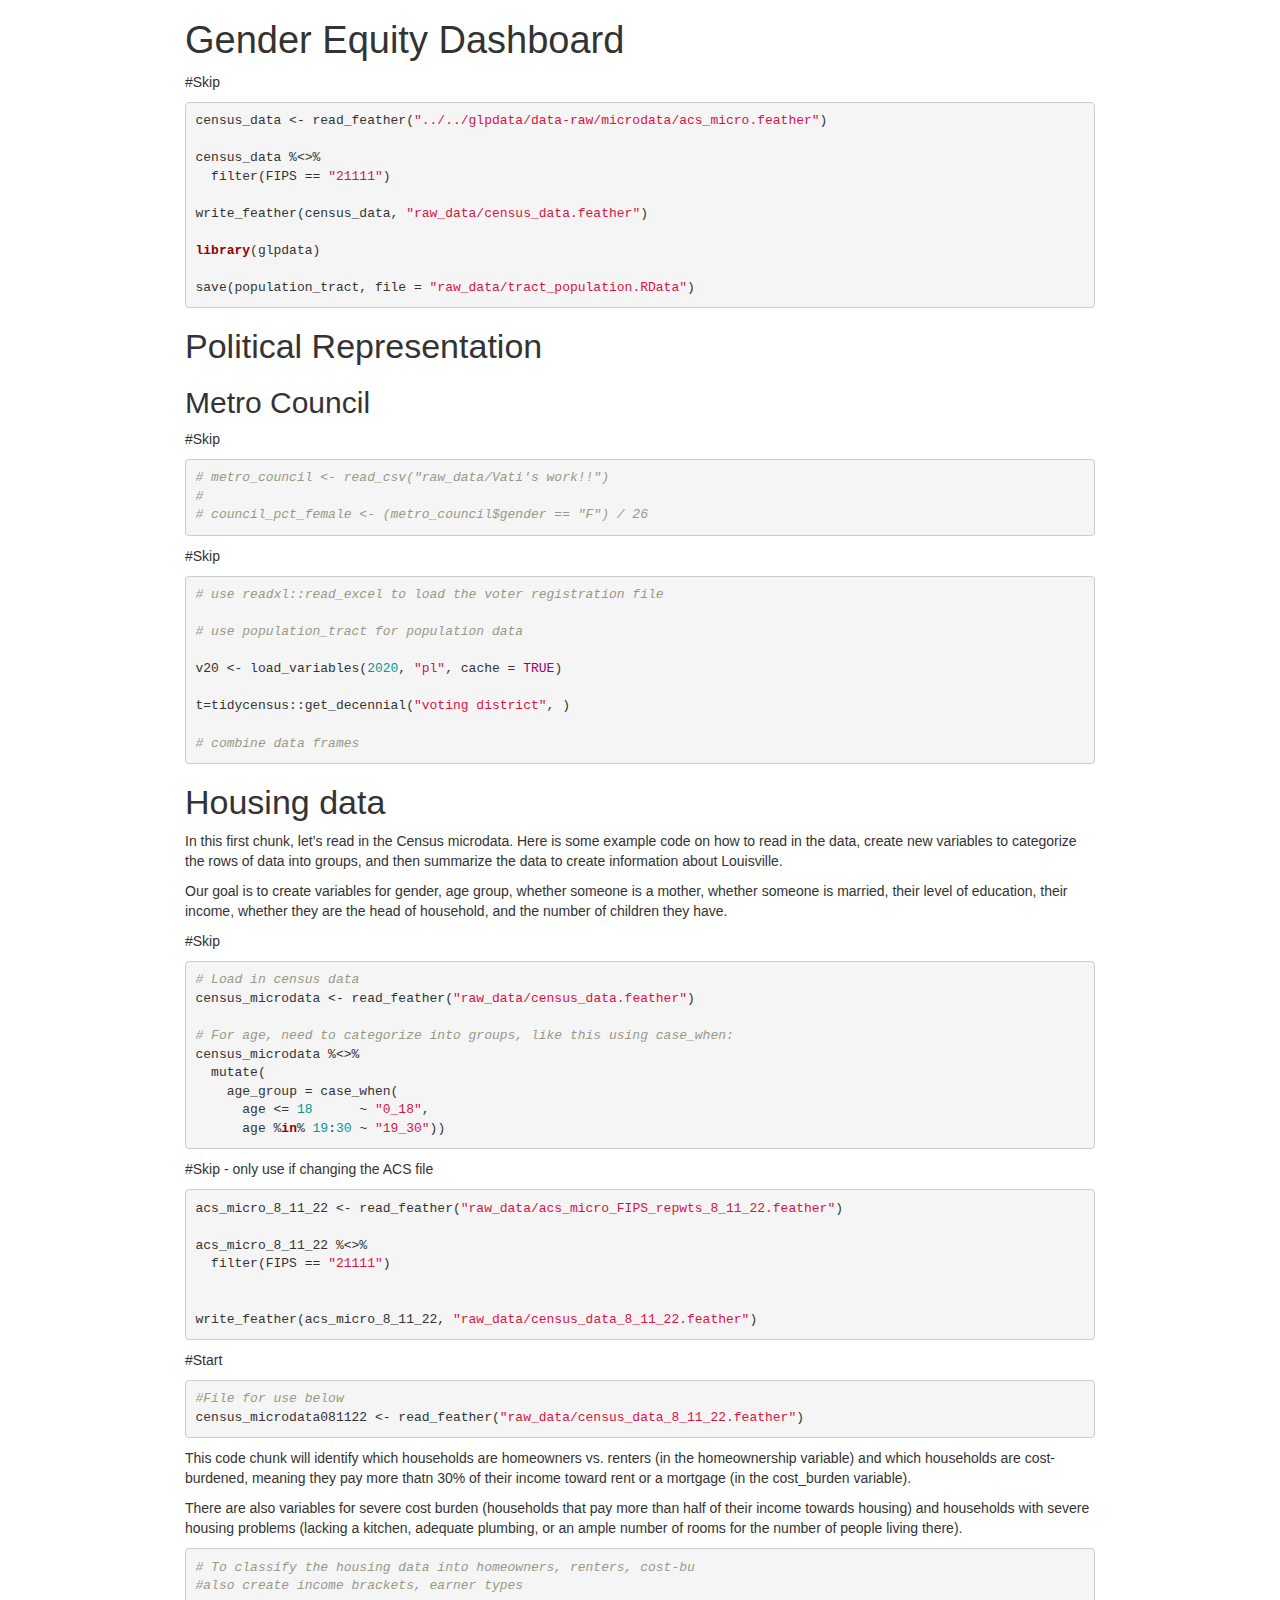
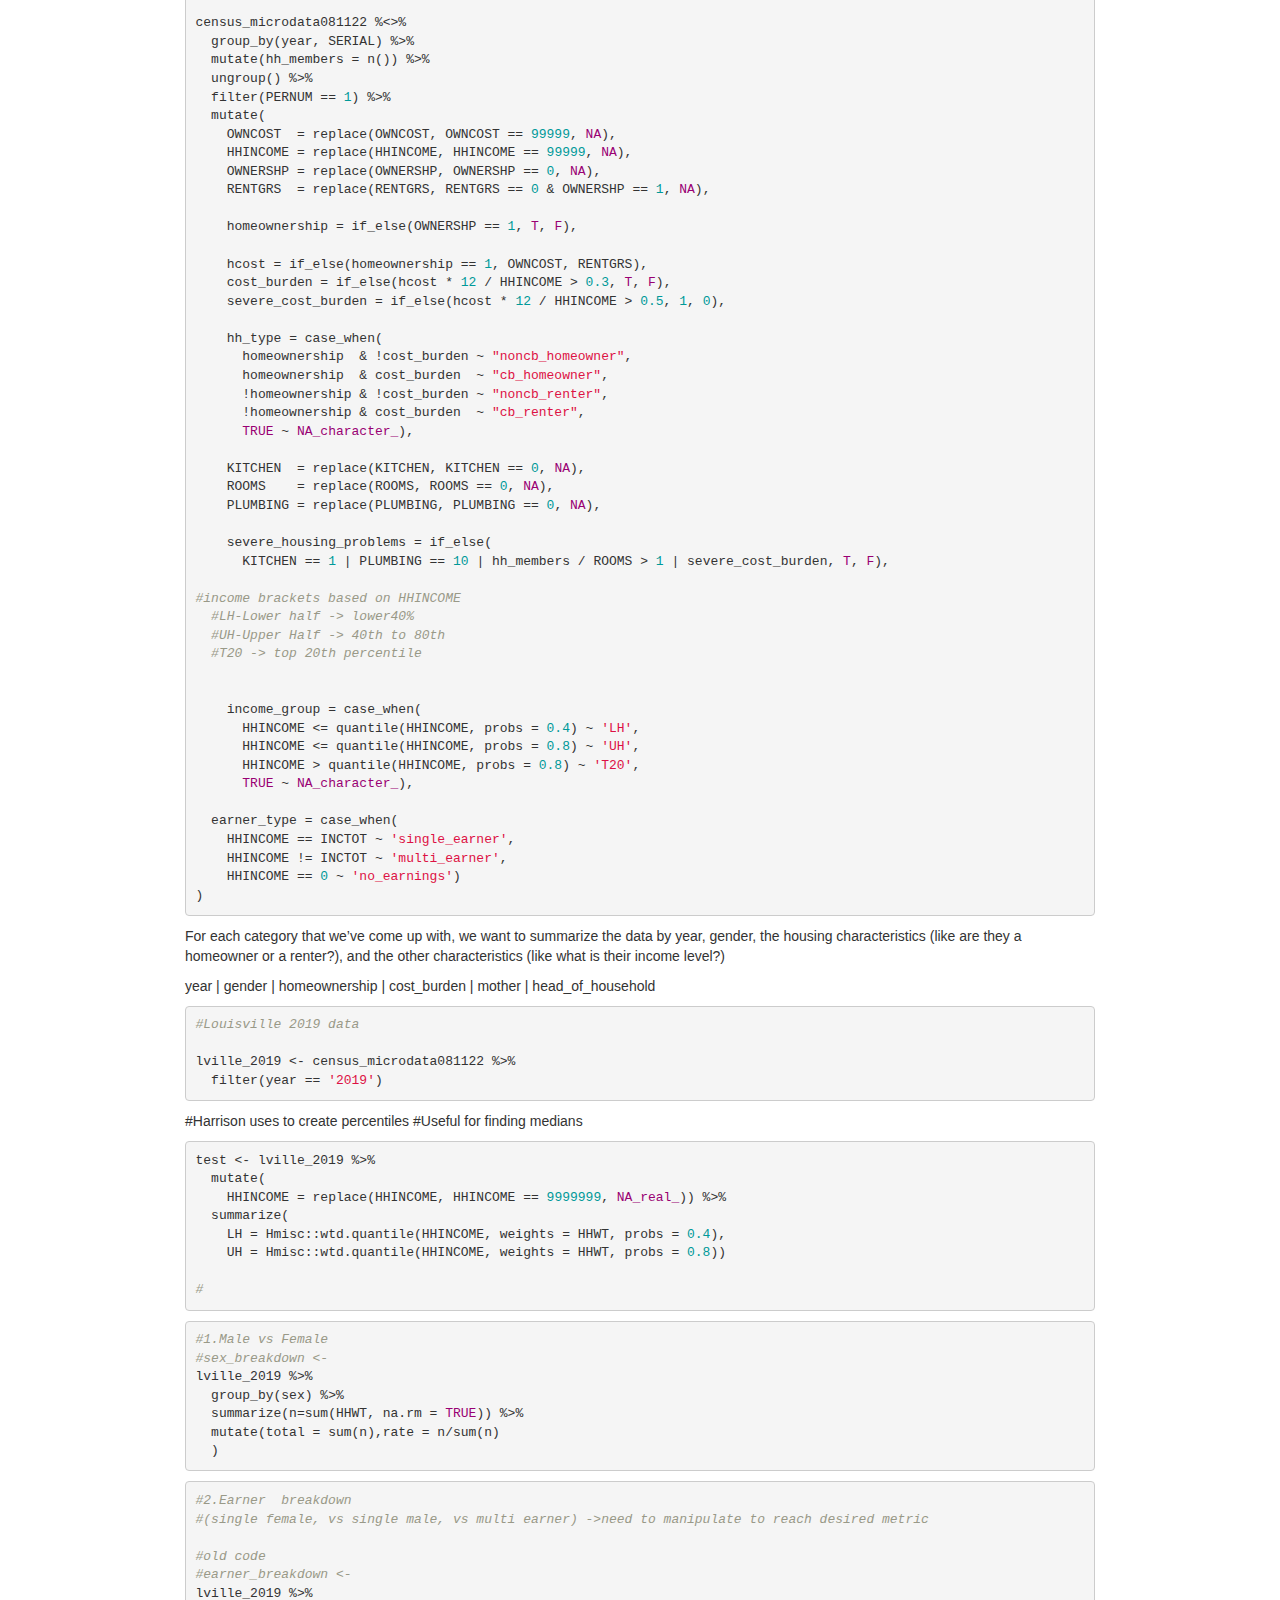
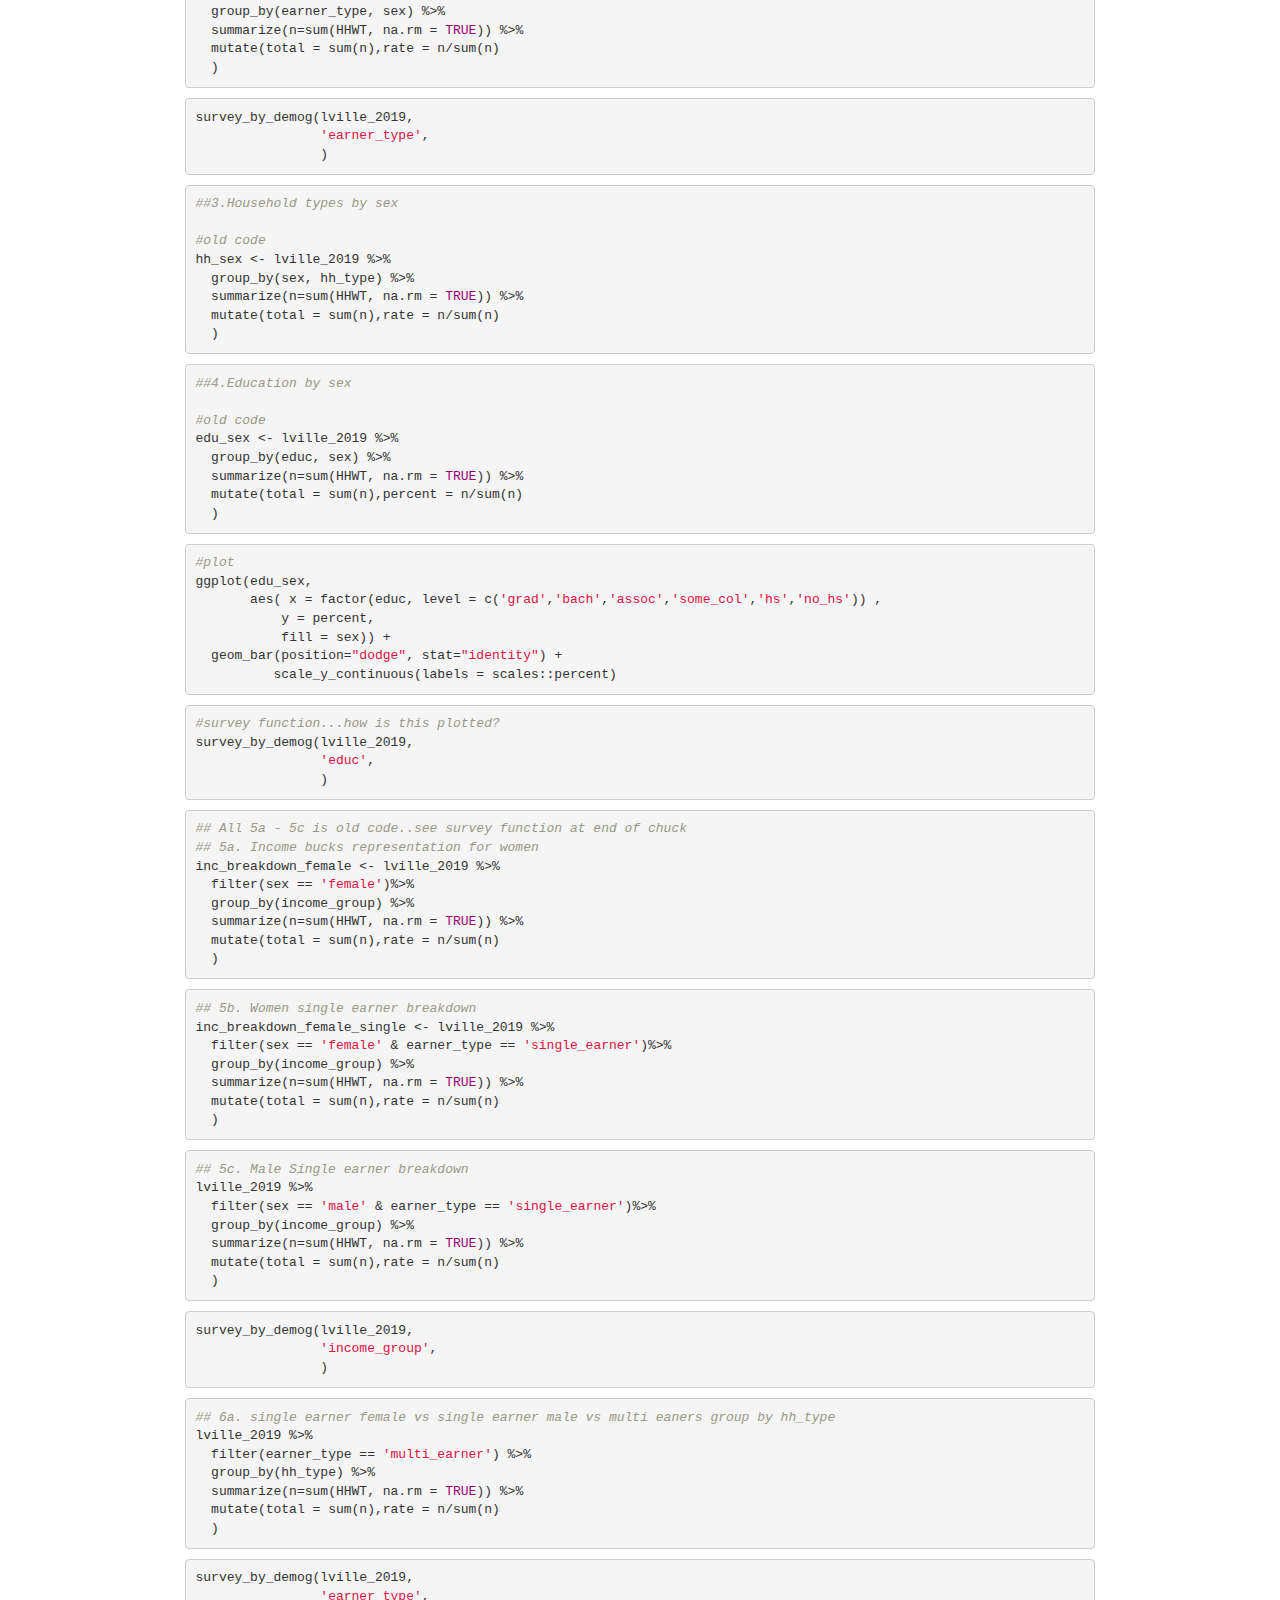
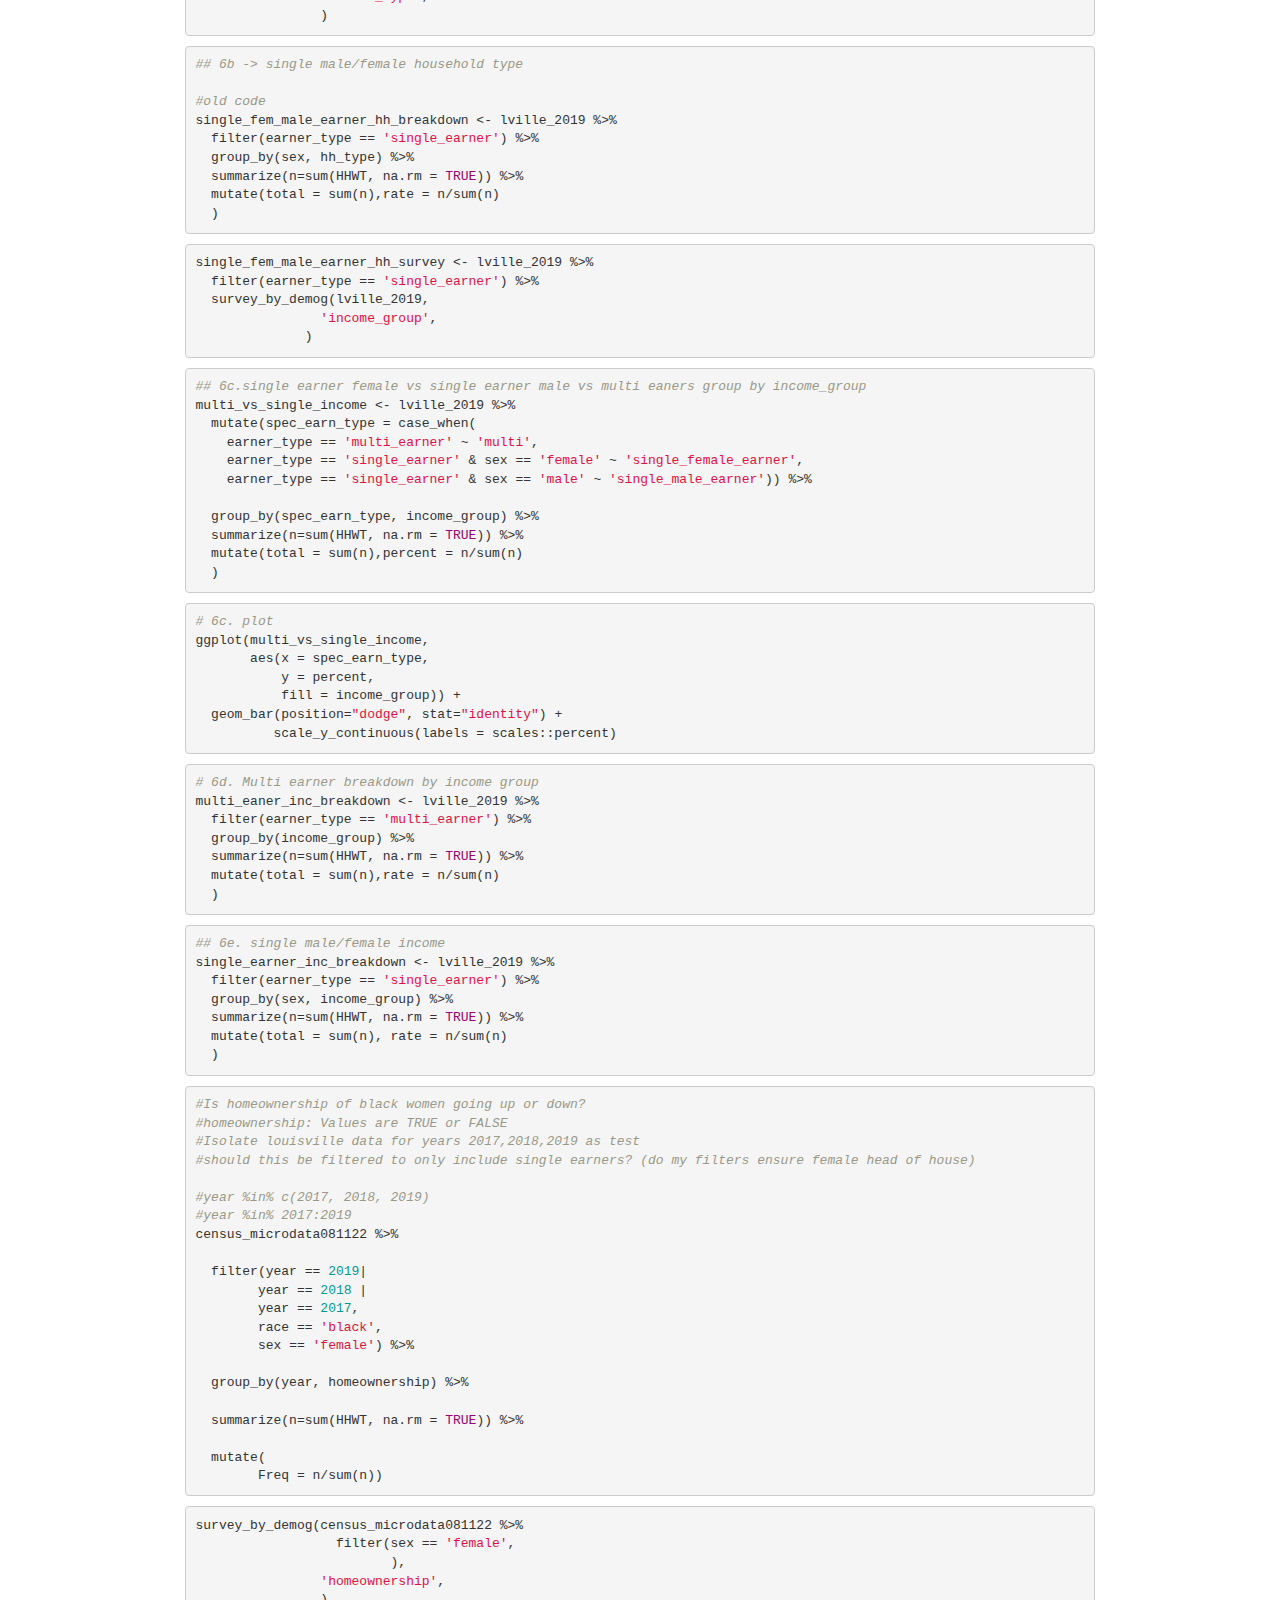
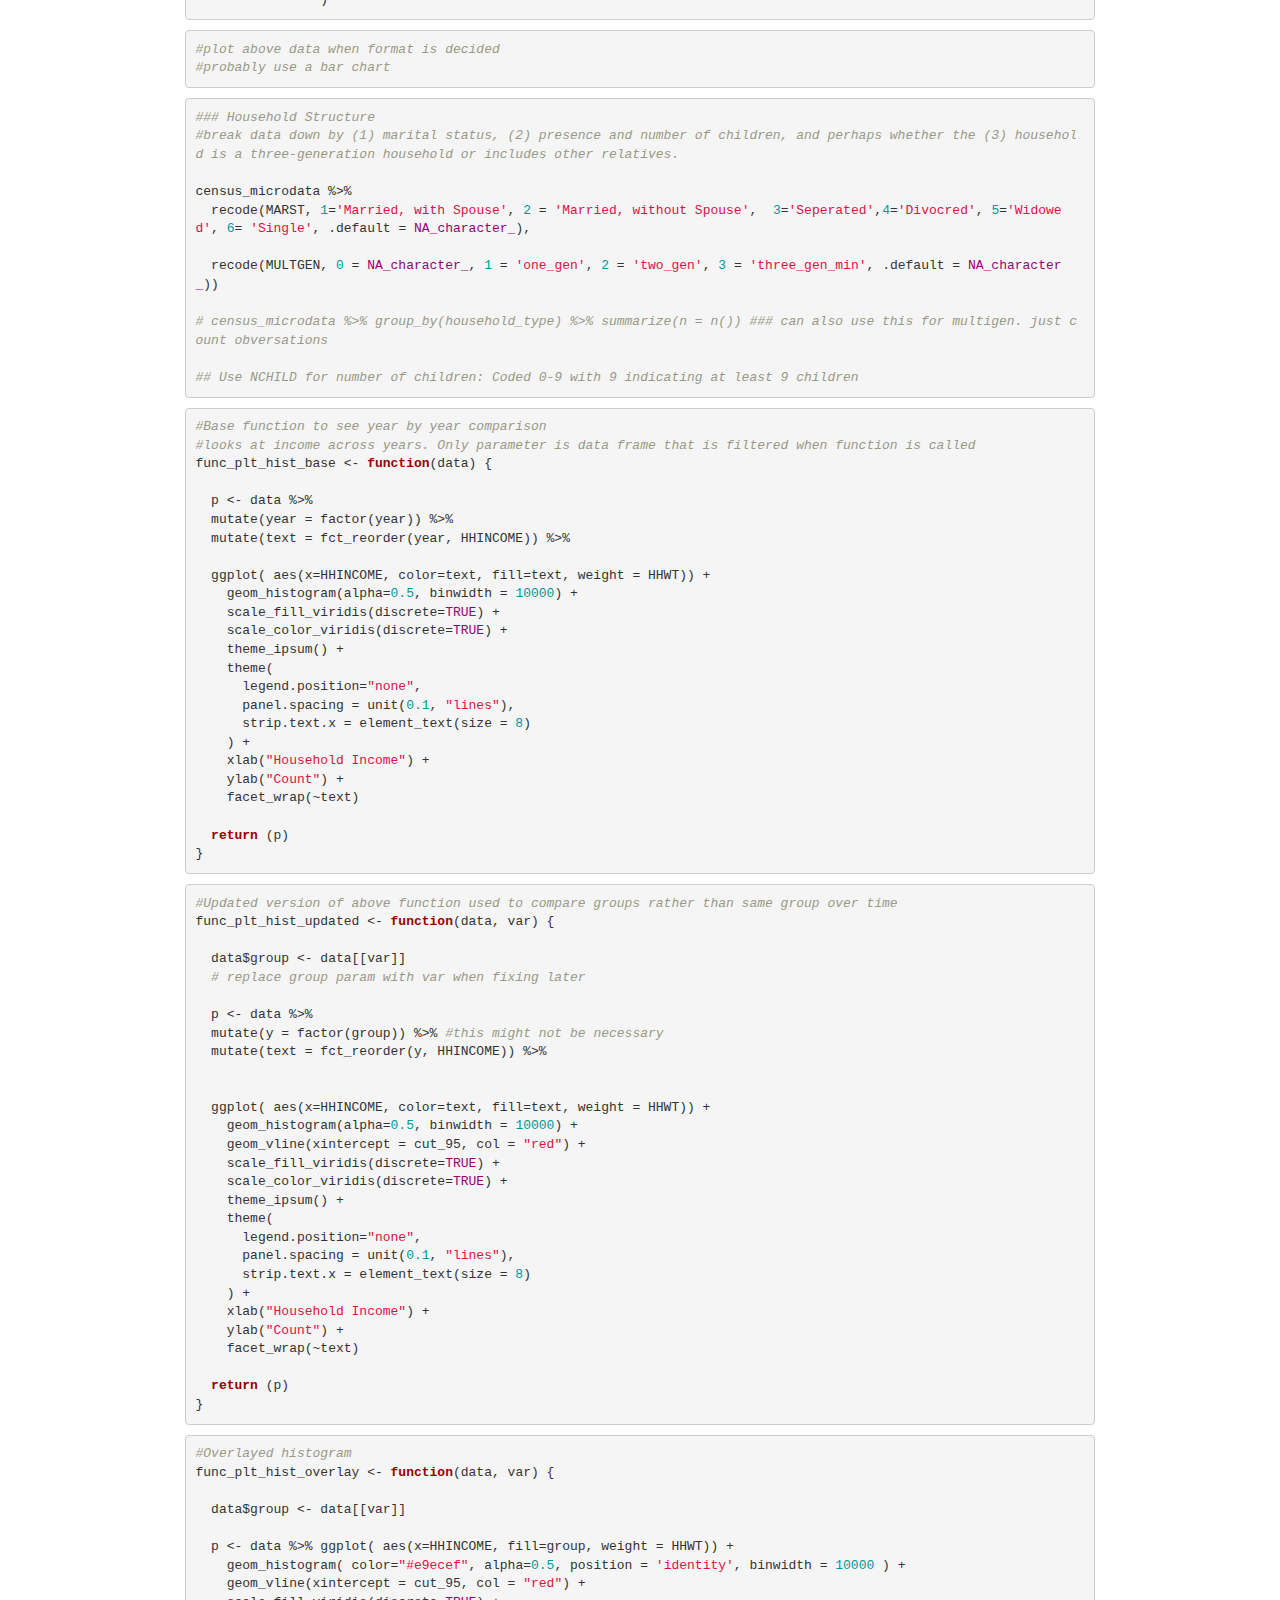
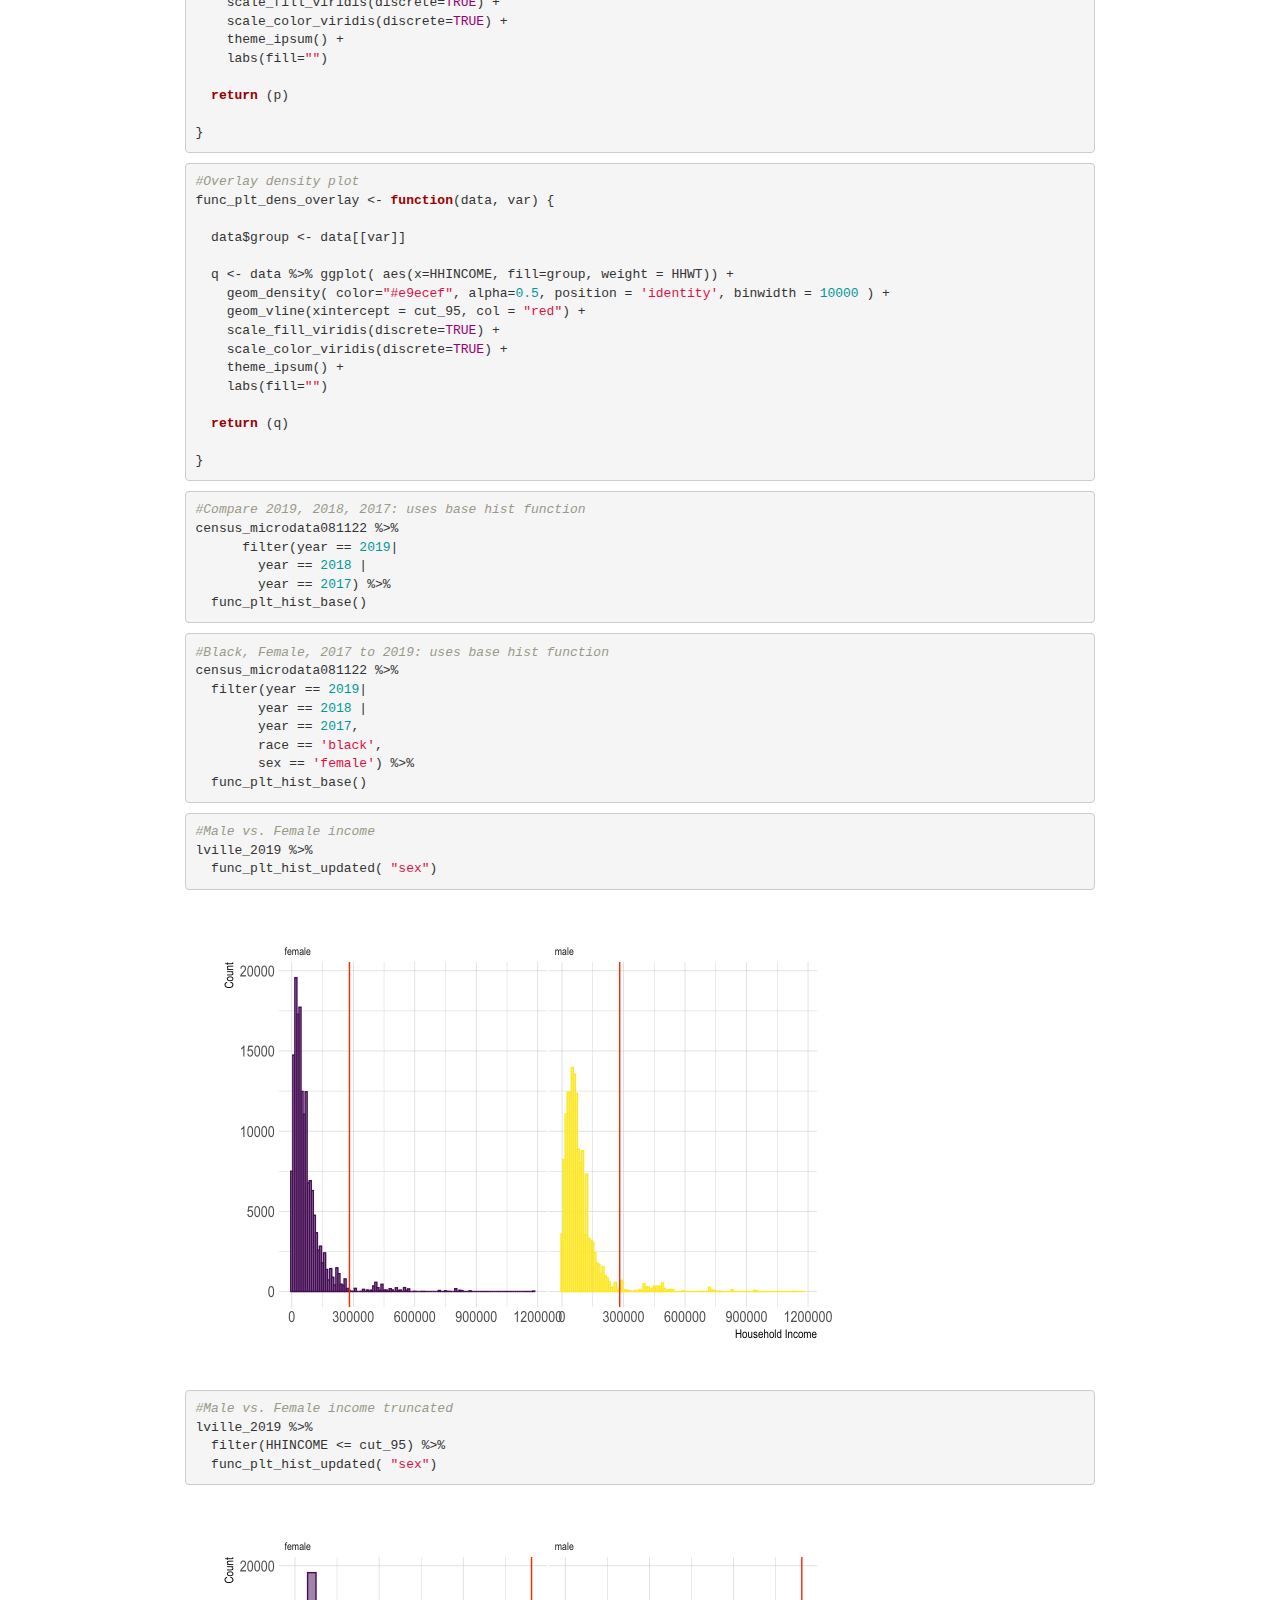
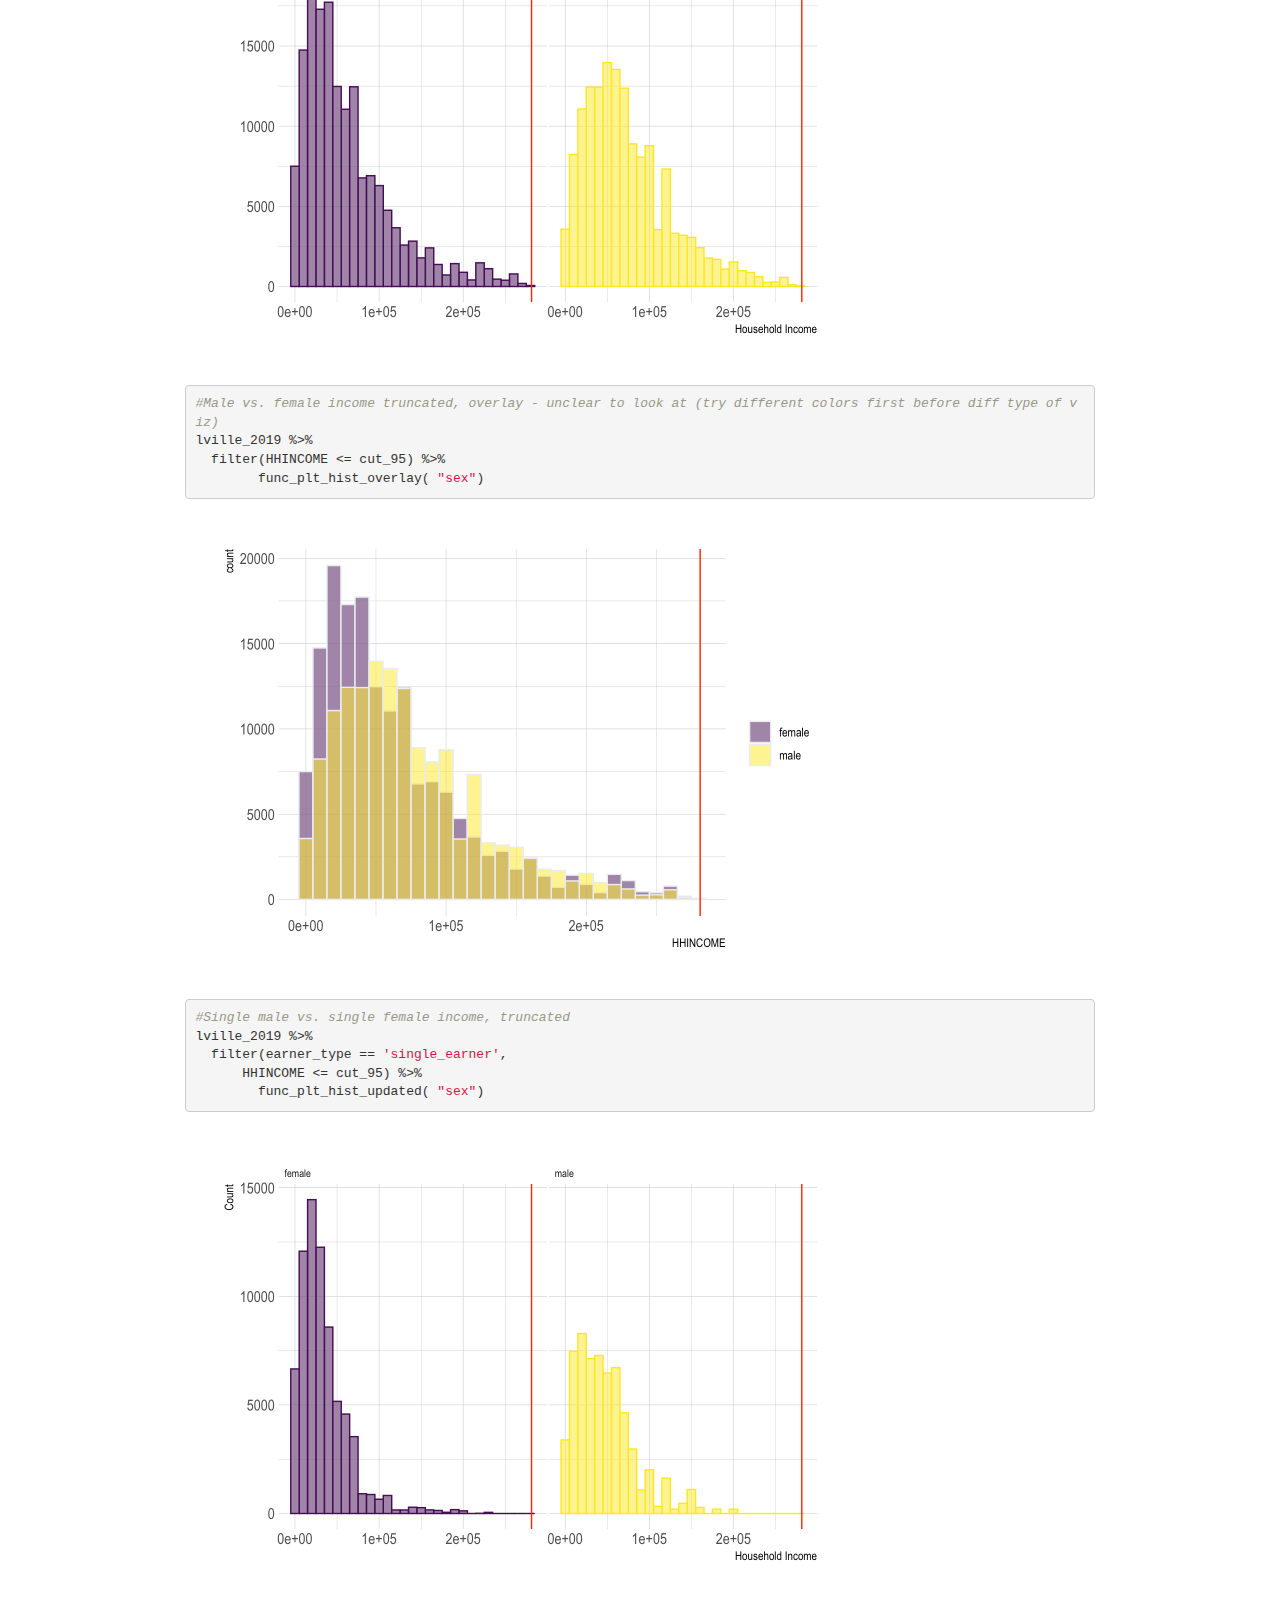
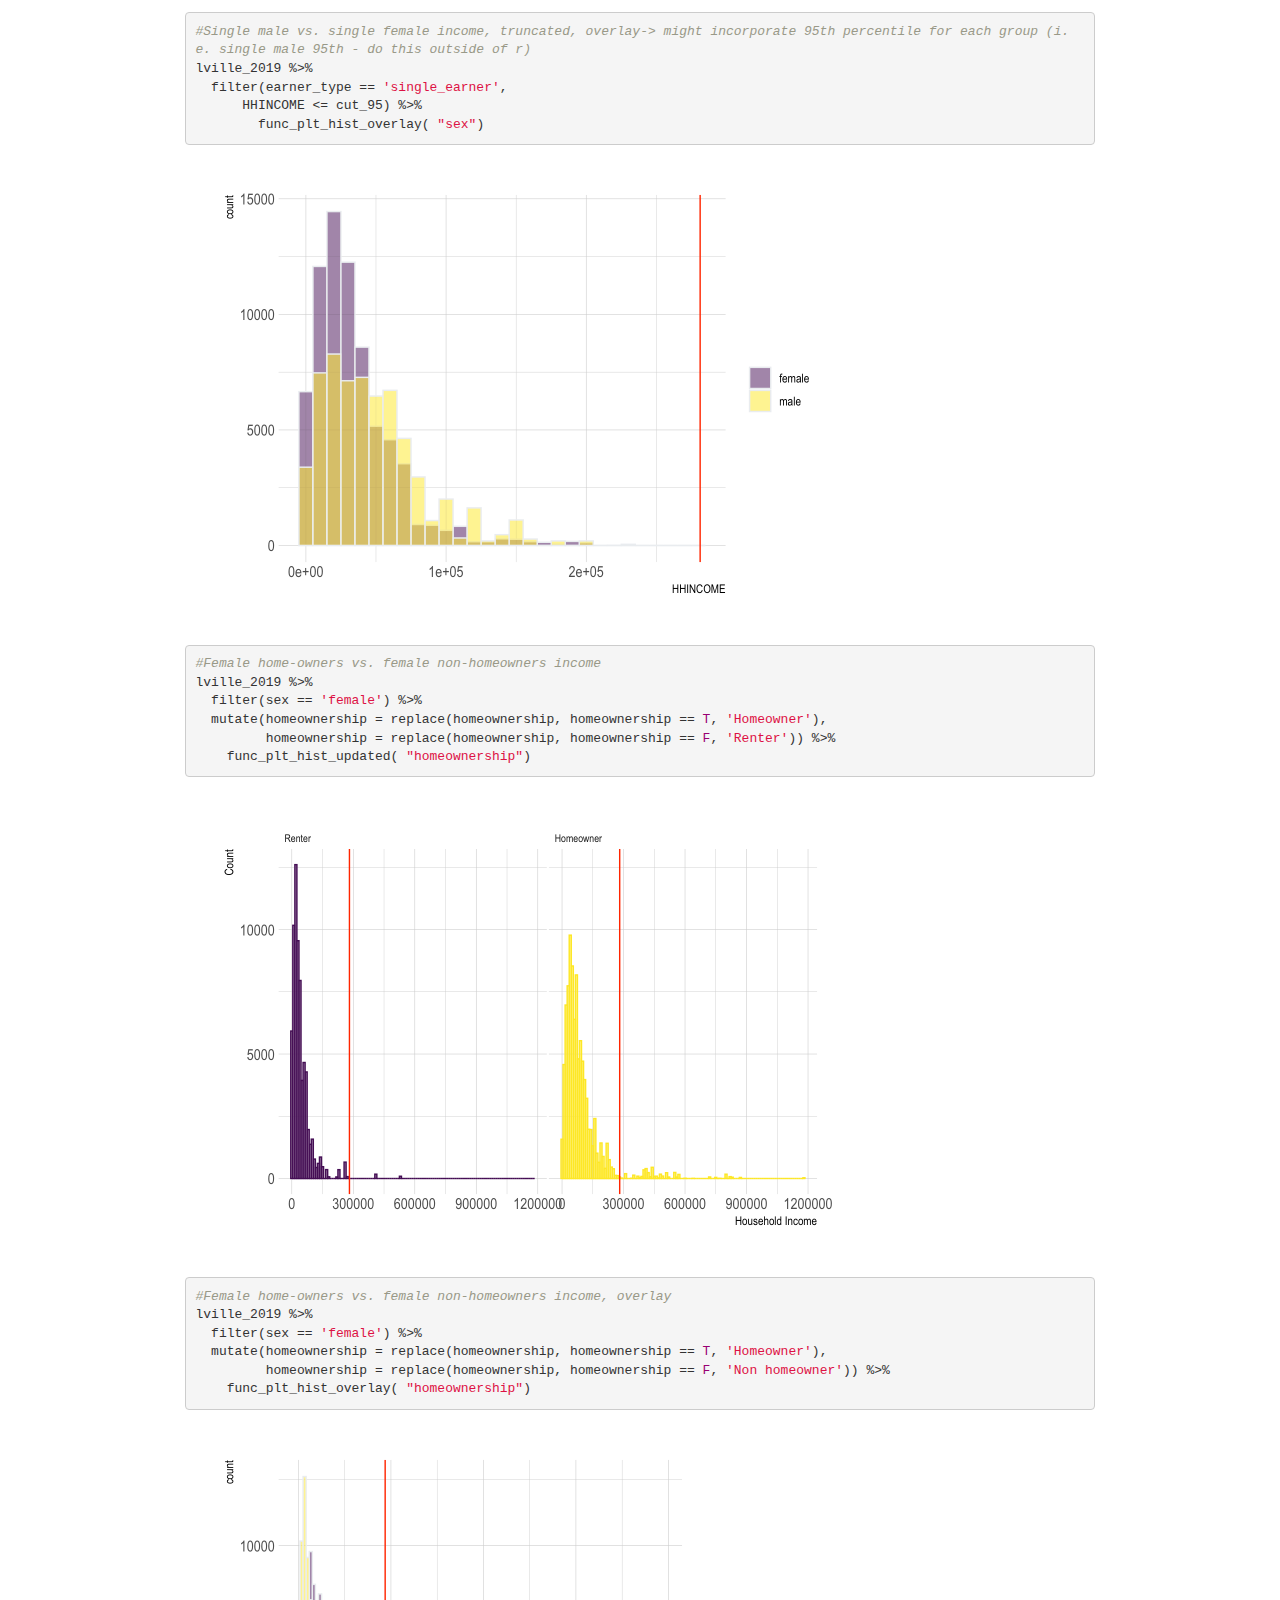
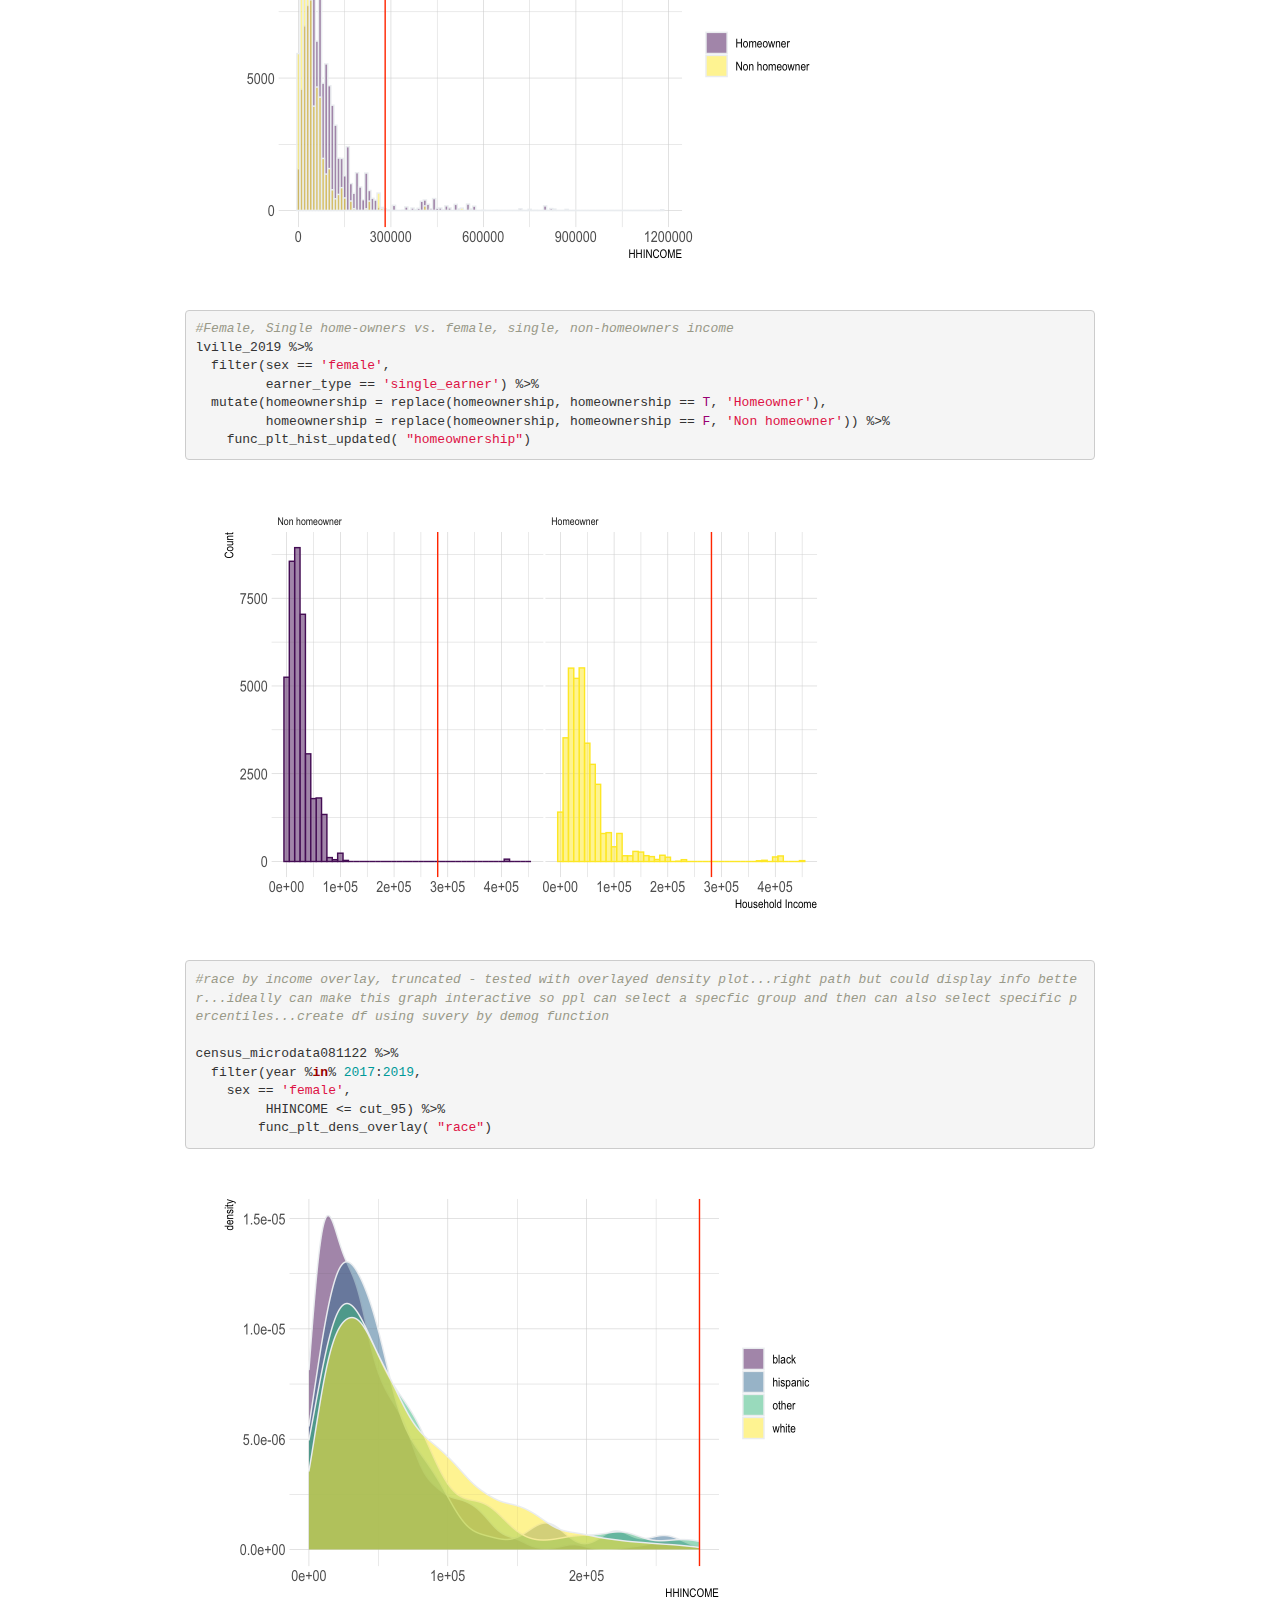
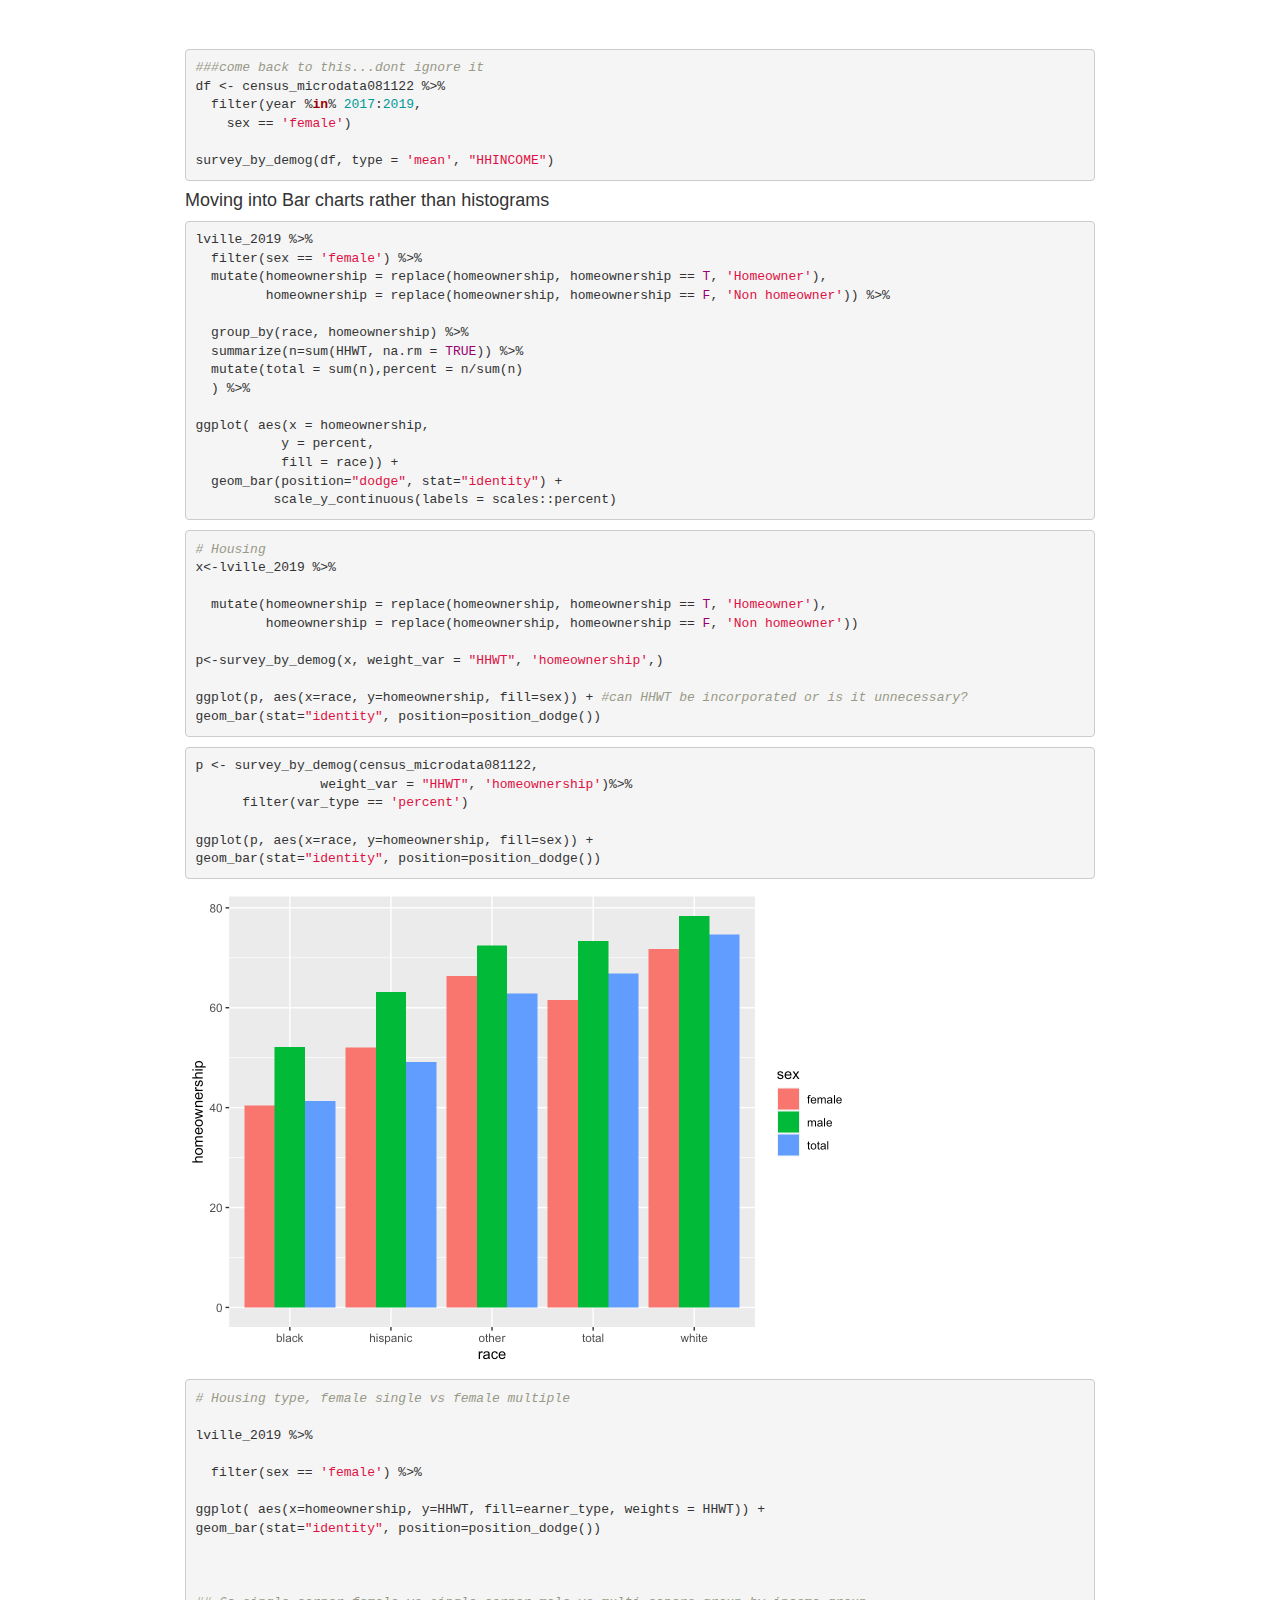
==== commit a2428f76: "Webpage with histograms and bar charts" ====
--- a/docs/index.html
+++ b/docs/index.html
@@ -11,7 +11,7 @@
 
 
 
-<title>gener_equity</title>
+<title>Gender Equity Dashboard</title>
 
 <script>// Pandoc 2.9 adds attributes on both header and div. We remove the former (to
 // be compatible with the behavior of Pandoc < 2.8).
@@ -361,7 +361,7 @@
 
 
 
-<h1 class="title toc-ignore">gener_equity</h1>
+<h1 class="title toc-ignore">Gender Equity Dashboard</h1>
 
 </div>
 
@@ -416,34 +416,7 @@
   mutate(
     age_group = case_when(
       age &lt;= 18      ~ &quot;0_18&quot;,
-      age %in% 19:30 ~ &quot;19_30&quot;))
-
-# To summarize the data, we can use the survey package, which will handle all of the weights for us
-library(survey)</code></pre>
-<pre><code>## Loading required package: grid</code></pre>
-<pre><code>## Loading required package: Matrix</code></pre>
-<pre><code>## 
-## Attaching package: &#39;Matrix&#39;</code></pre>
-<pre><code>## The following objects are masked from &#39;package:tidyr&#39;:
-## 
-##     expand, pack, unpack</code></pre>
-<pre><code>## Loading required package: survival</code></pre>
-<pre><code>## 
-## Attaching package: &#39;survey&#39;</code></pre>
-<pre><code>## The following object is masked from &#39;package:graphics&#39;:
-## 
-##     dotchart</code></pre>
-<pre class="r"><code>survey_object &lt;- svydesign(id=~0, data = census_microdata, weights = ~PERWT)
-
-output &lt;- svyby(~age_group, ~sex+year, survey_object, svytotal, na.rm = TRUE)
-
-# Or, we can summarize the data ourselves. I think this method is simpler.
-output &lt;- census_microdata %&lt;&gt;%
-  group_by(year, sex, age_group) %&gt;%
-  summarize(number_of_people = sum(PERWT, na.rm = TRUE))</code></pre>
-<pre><code>## `summarise()` has grouped output by &#39;year&#39;, &#39;sex&#39;. You can override using the
-## `.groups` argument.</code></pre>
-<pre class="r"><code># Harrison will redownload the raw file so we can include more detailed information on race as well as the same-sex marriages</code></pre>
+      age %in% 19:30 ~ &quot;19_30&quot;))</code></pre>
 <p>#Skip - only use if changing the ACS file</p>
 <pre class="r"><code>acs_micro_8_11_22 &lt;- read_feather(&quot;raw_data/acs_micro_FIPS_repwts_8_11_22.feather&quot;) 
 
@@ -801,43 +774,43 @@
 <pre class="r"><code>#Male vs. Female income
 lville_2019 %&gt;%
   func_plt_hist_updated( &quot;sex&quot;)</code></pre>
-<p><img src="[data-uri]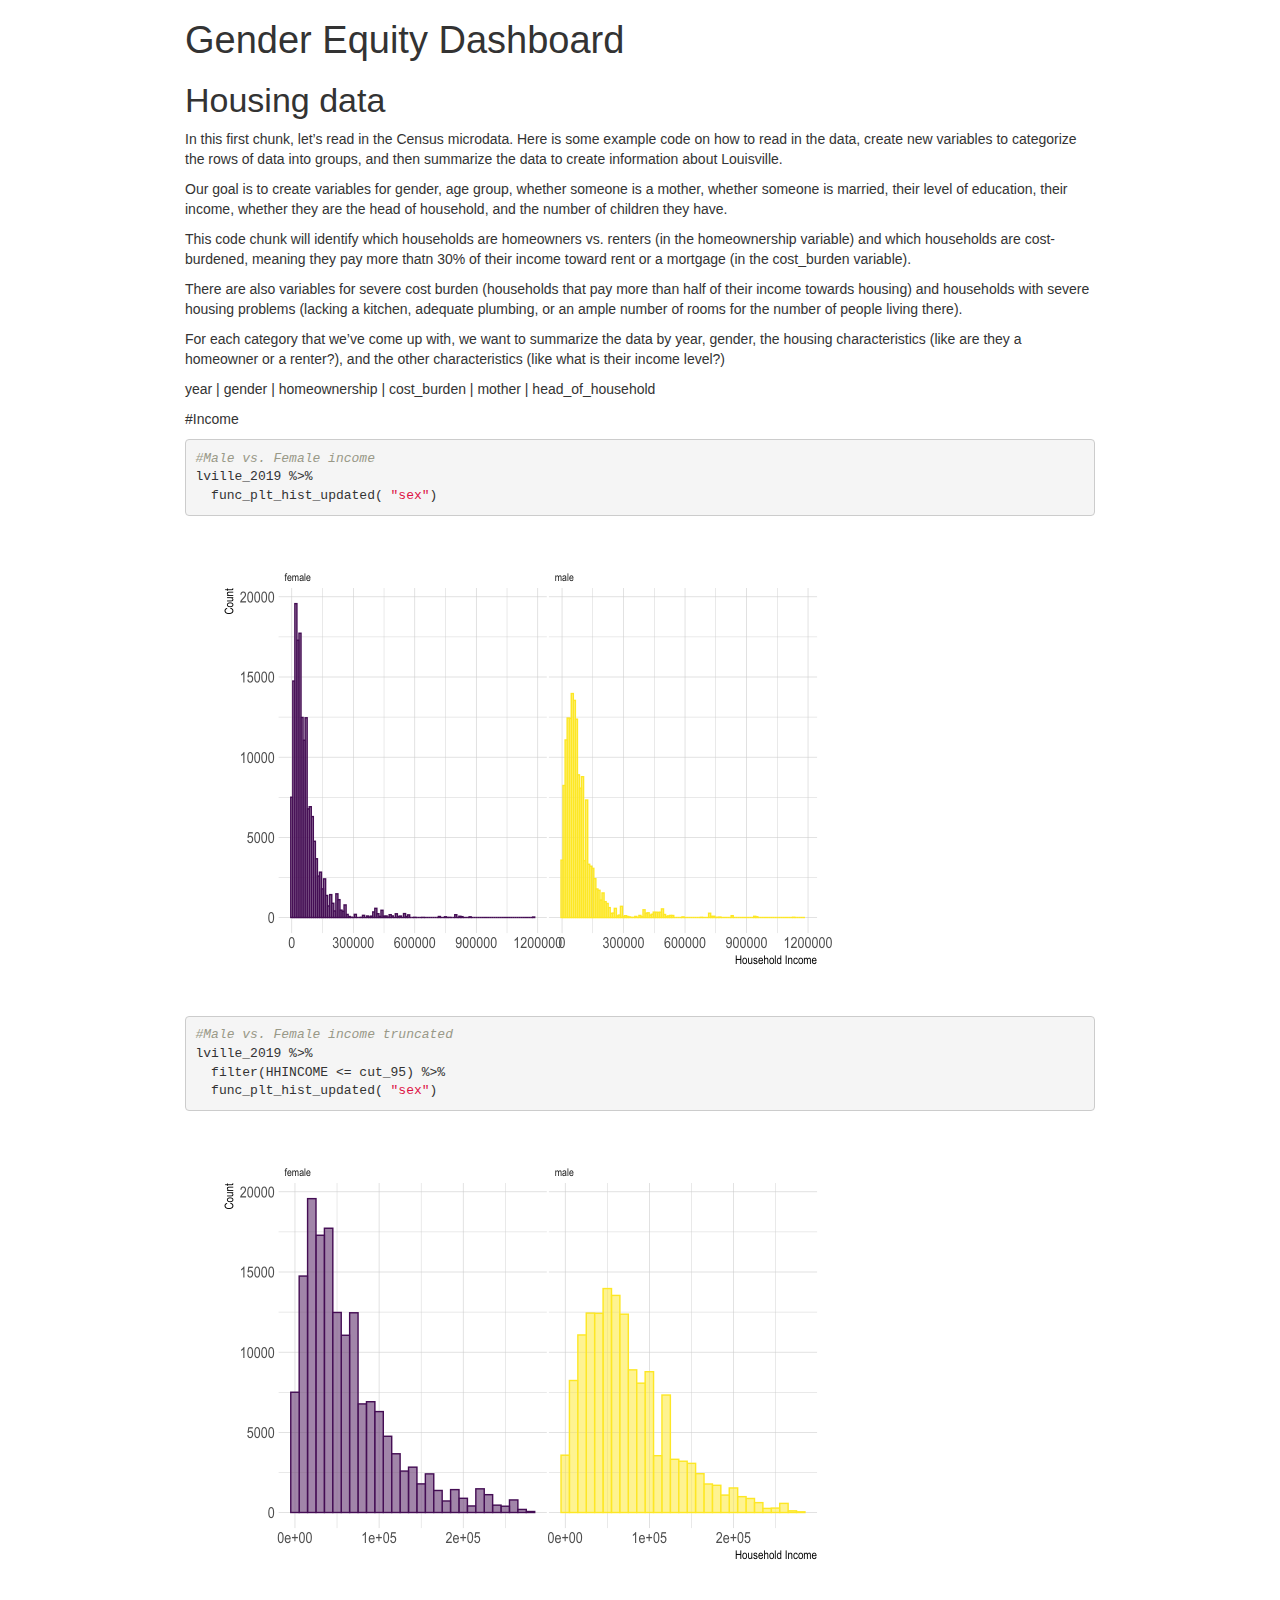
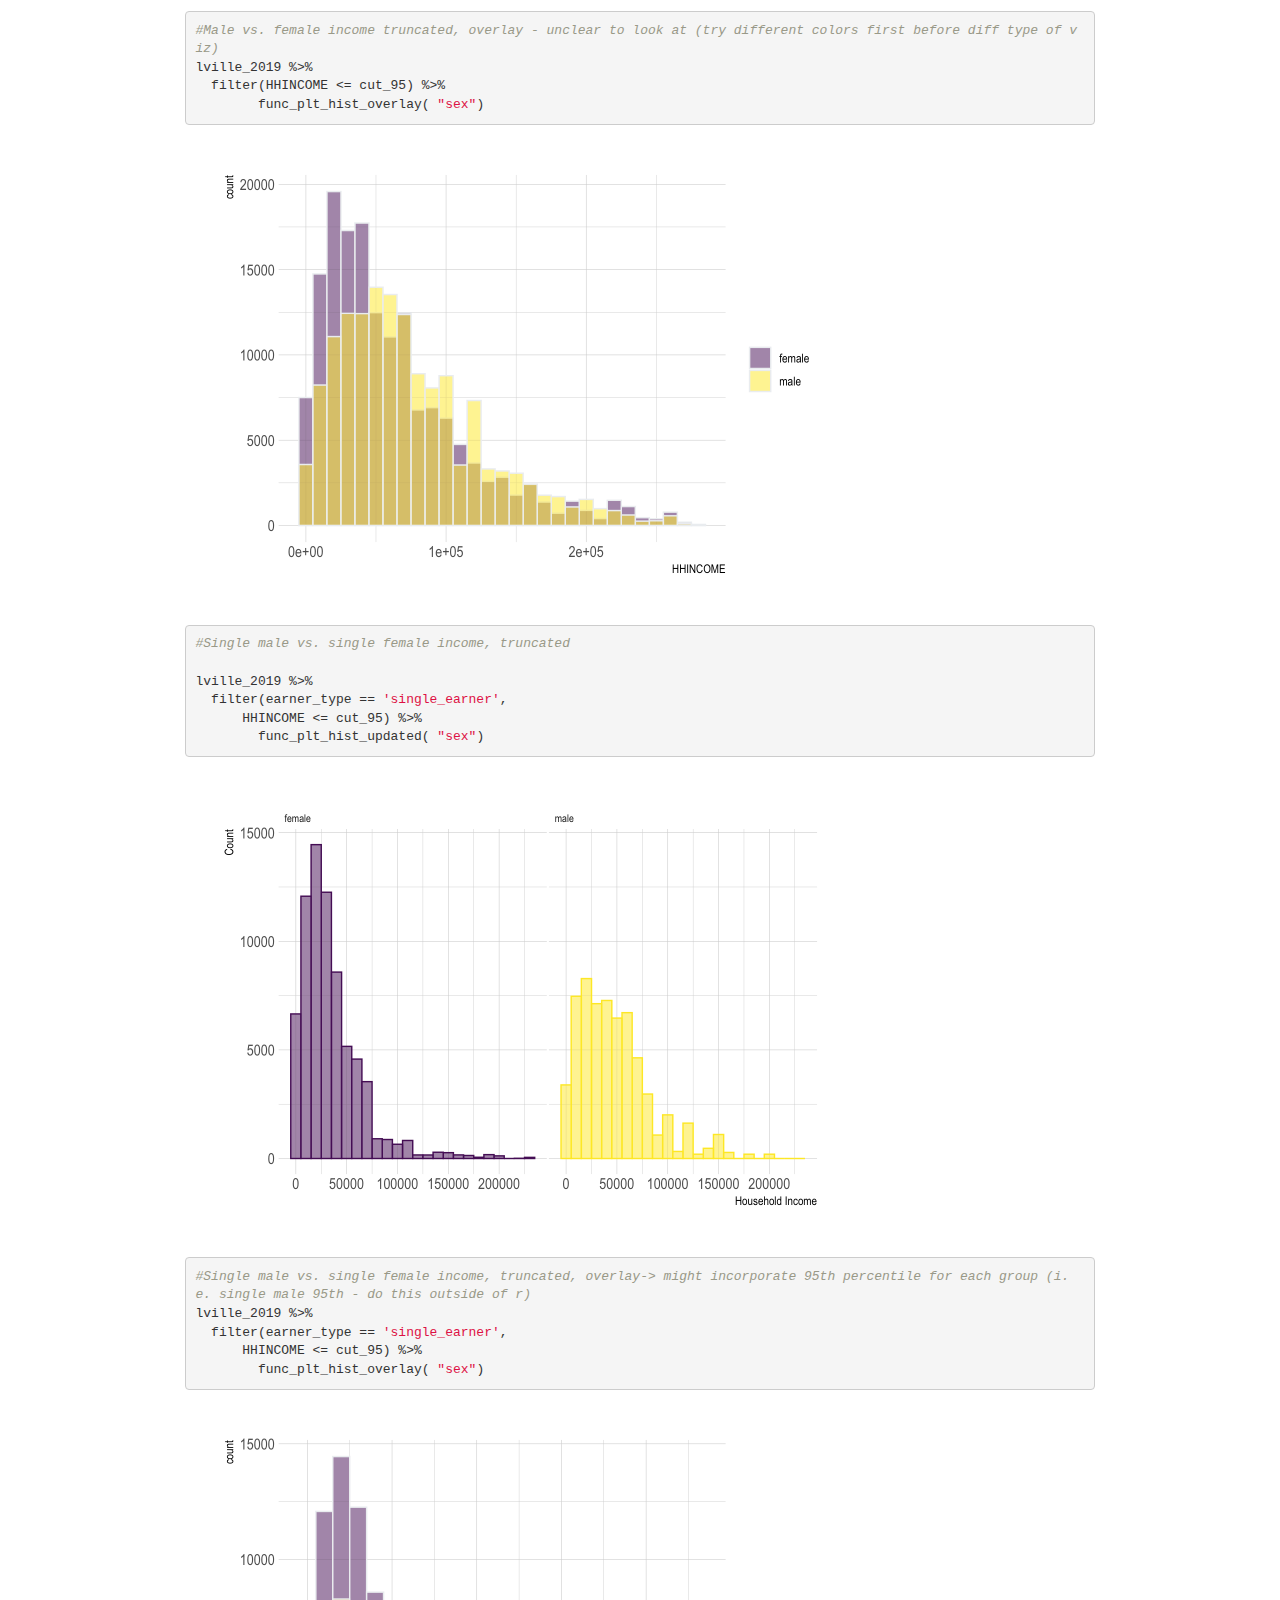
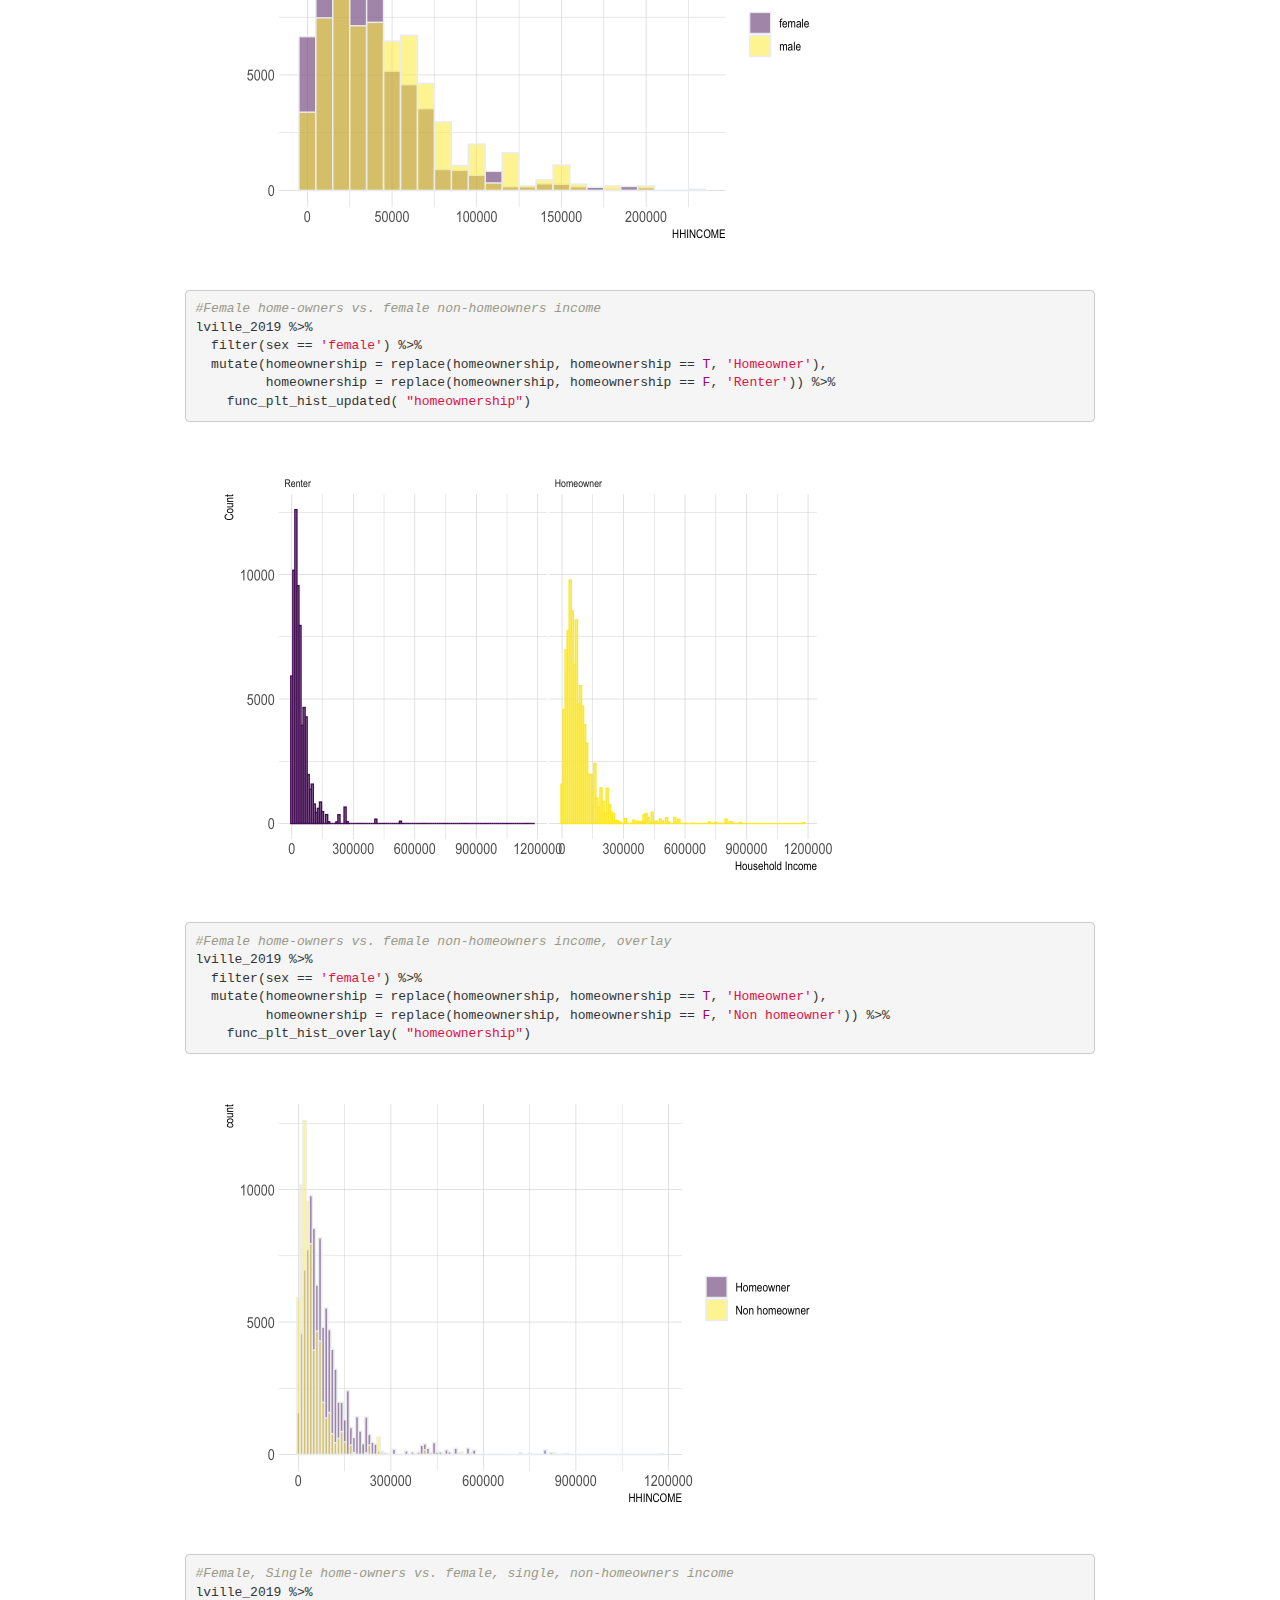
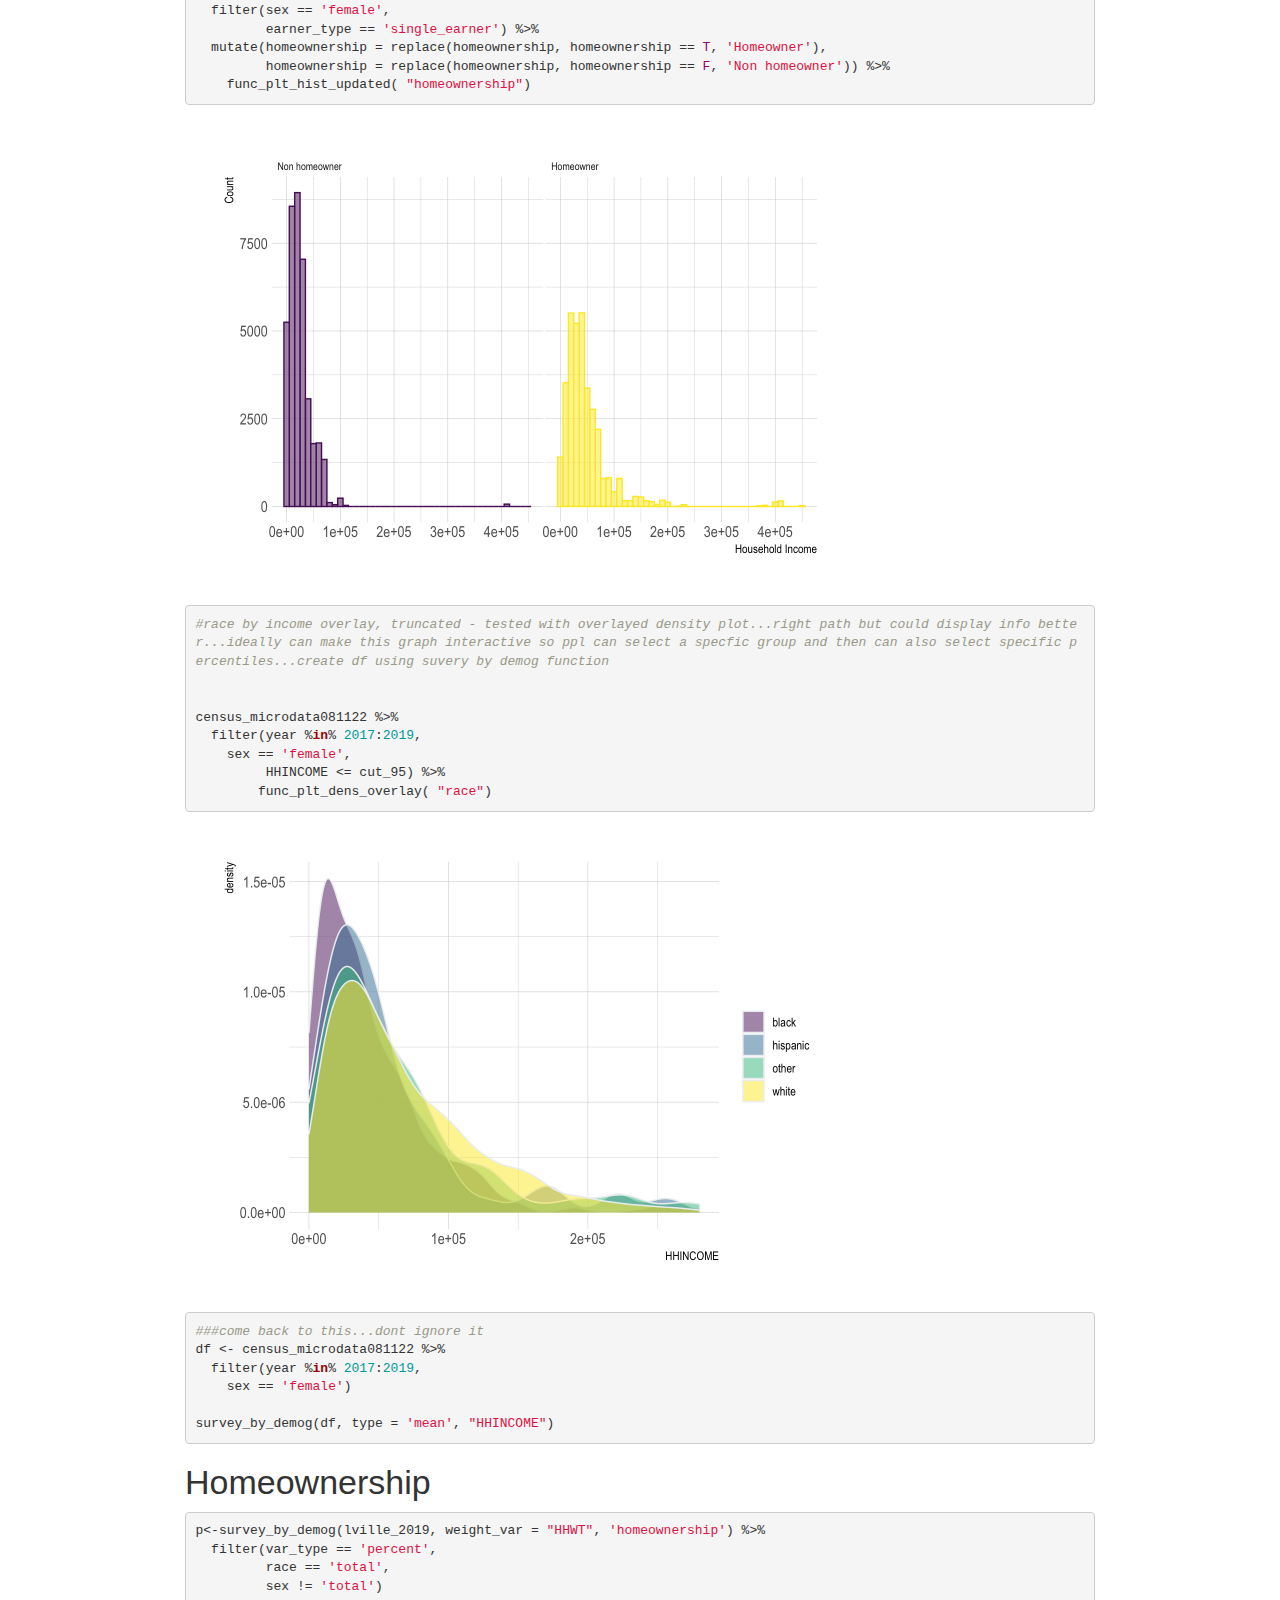
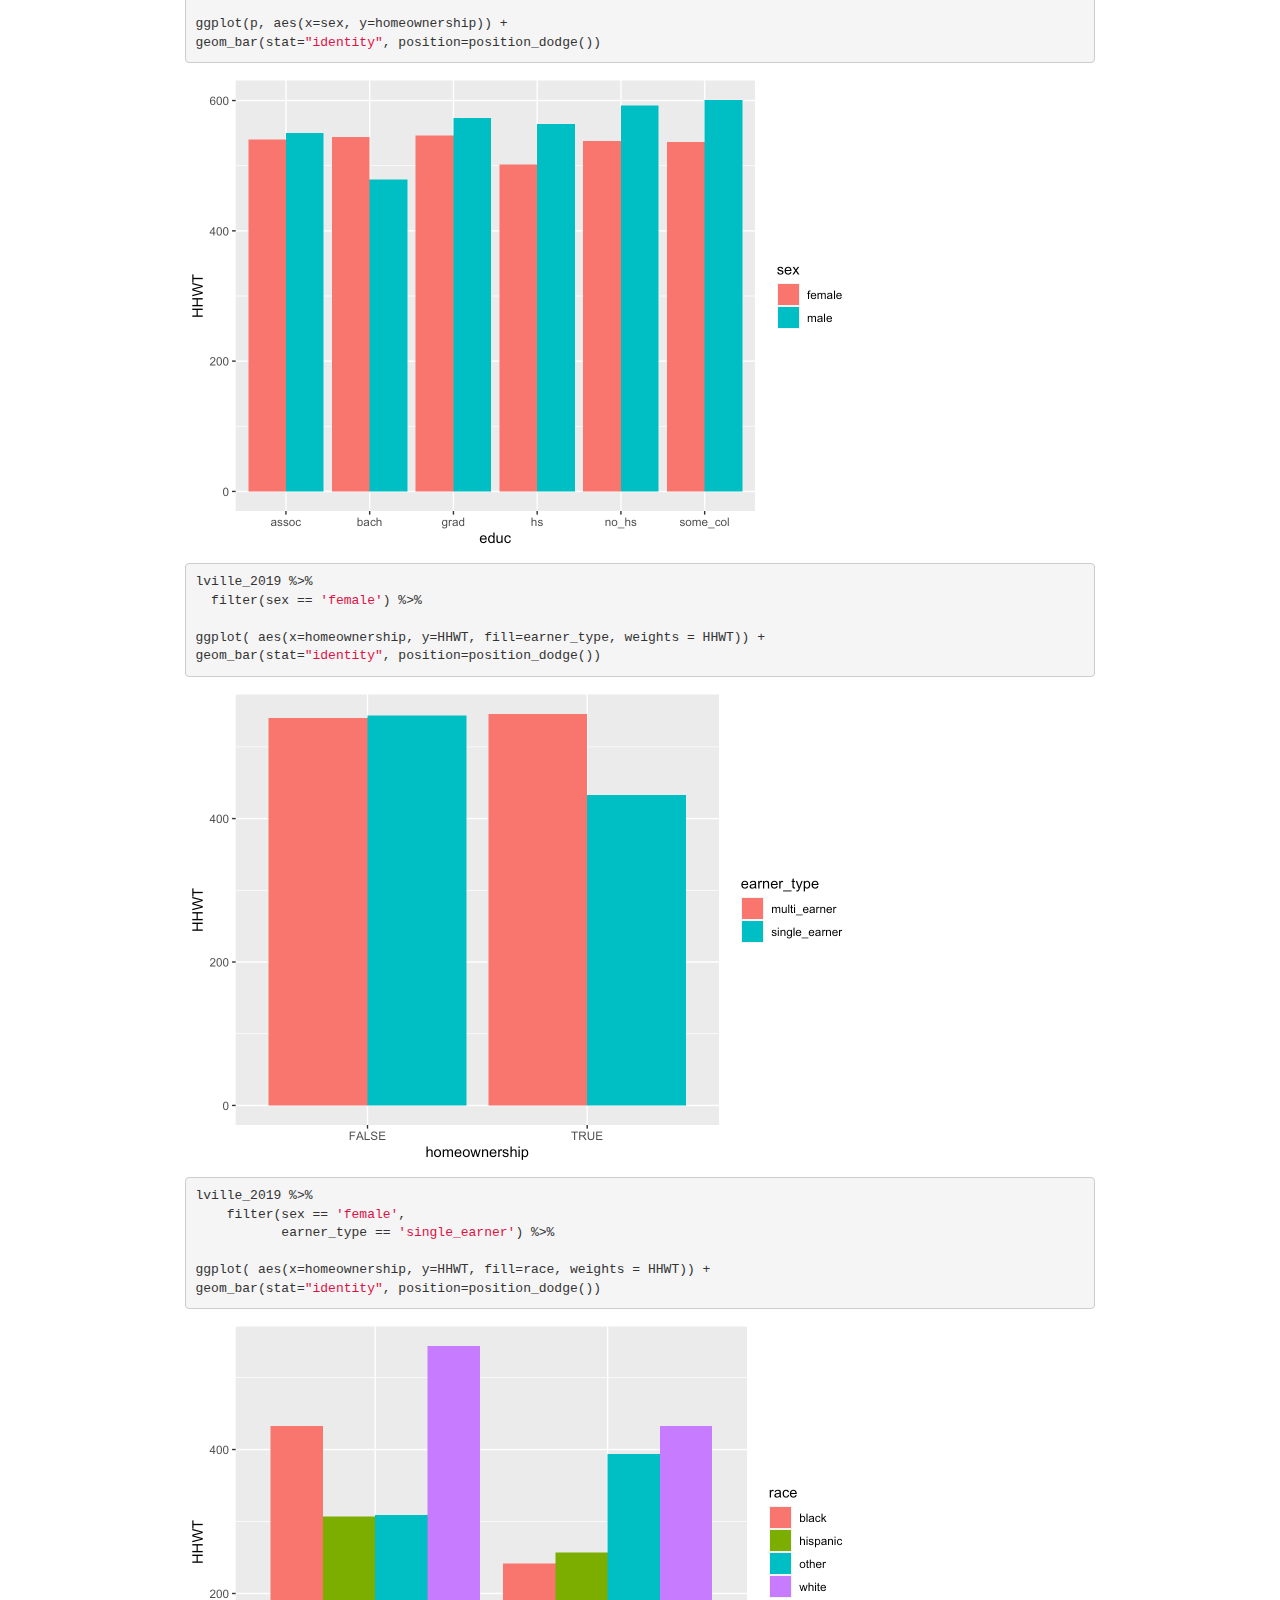
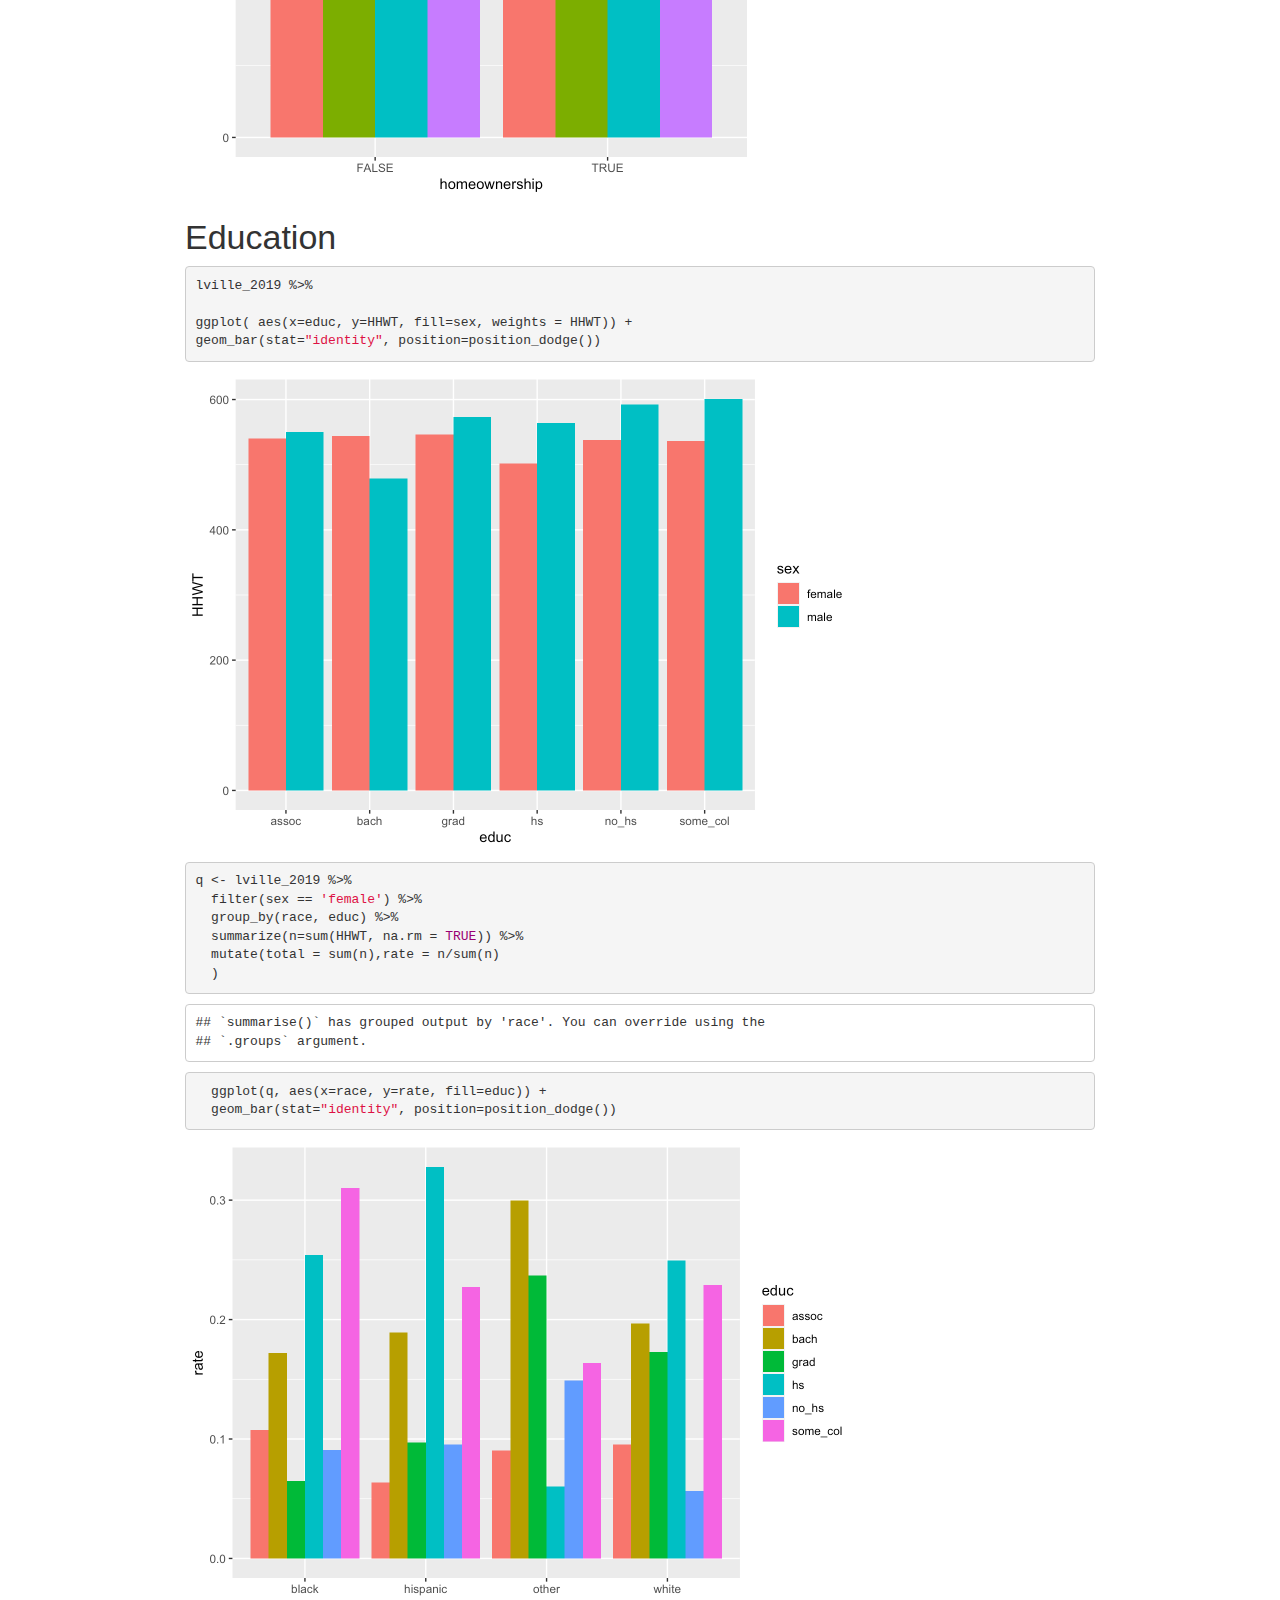
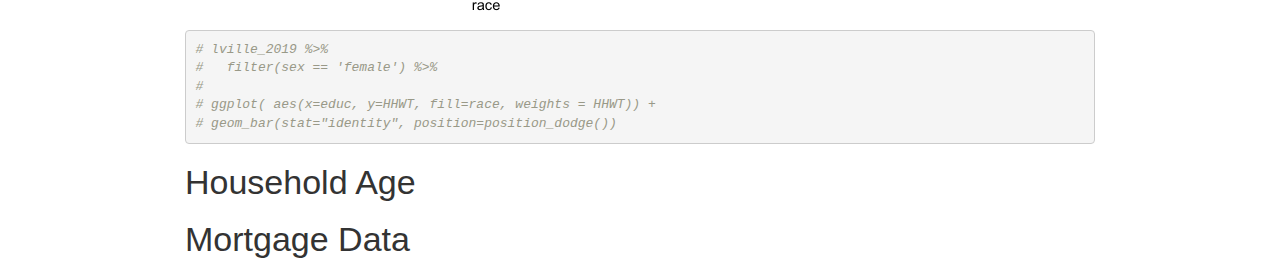
